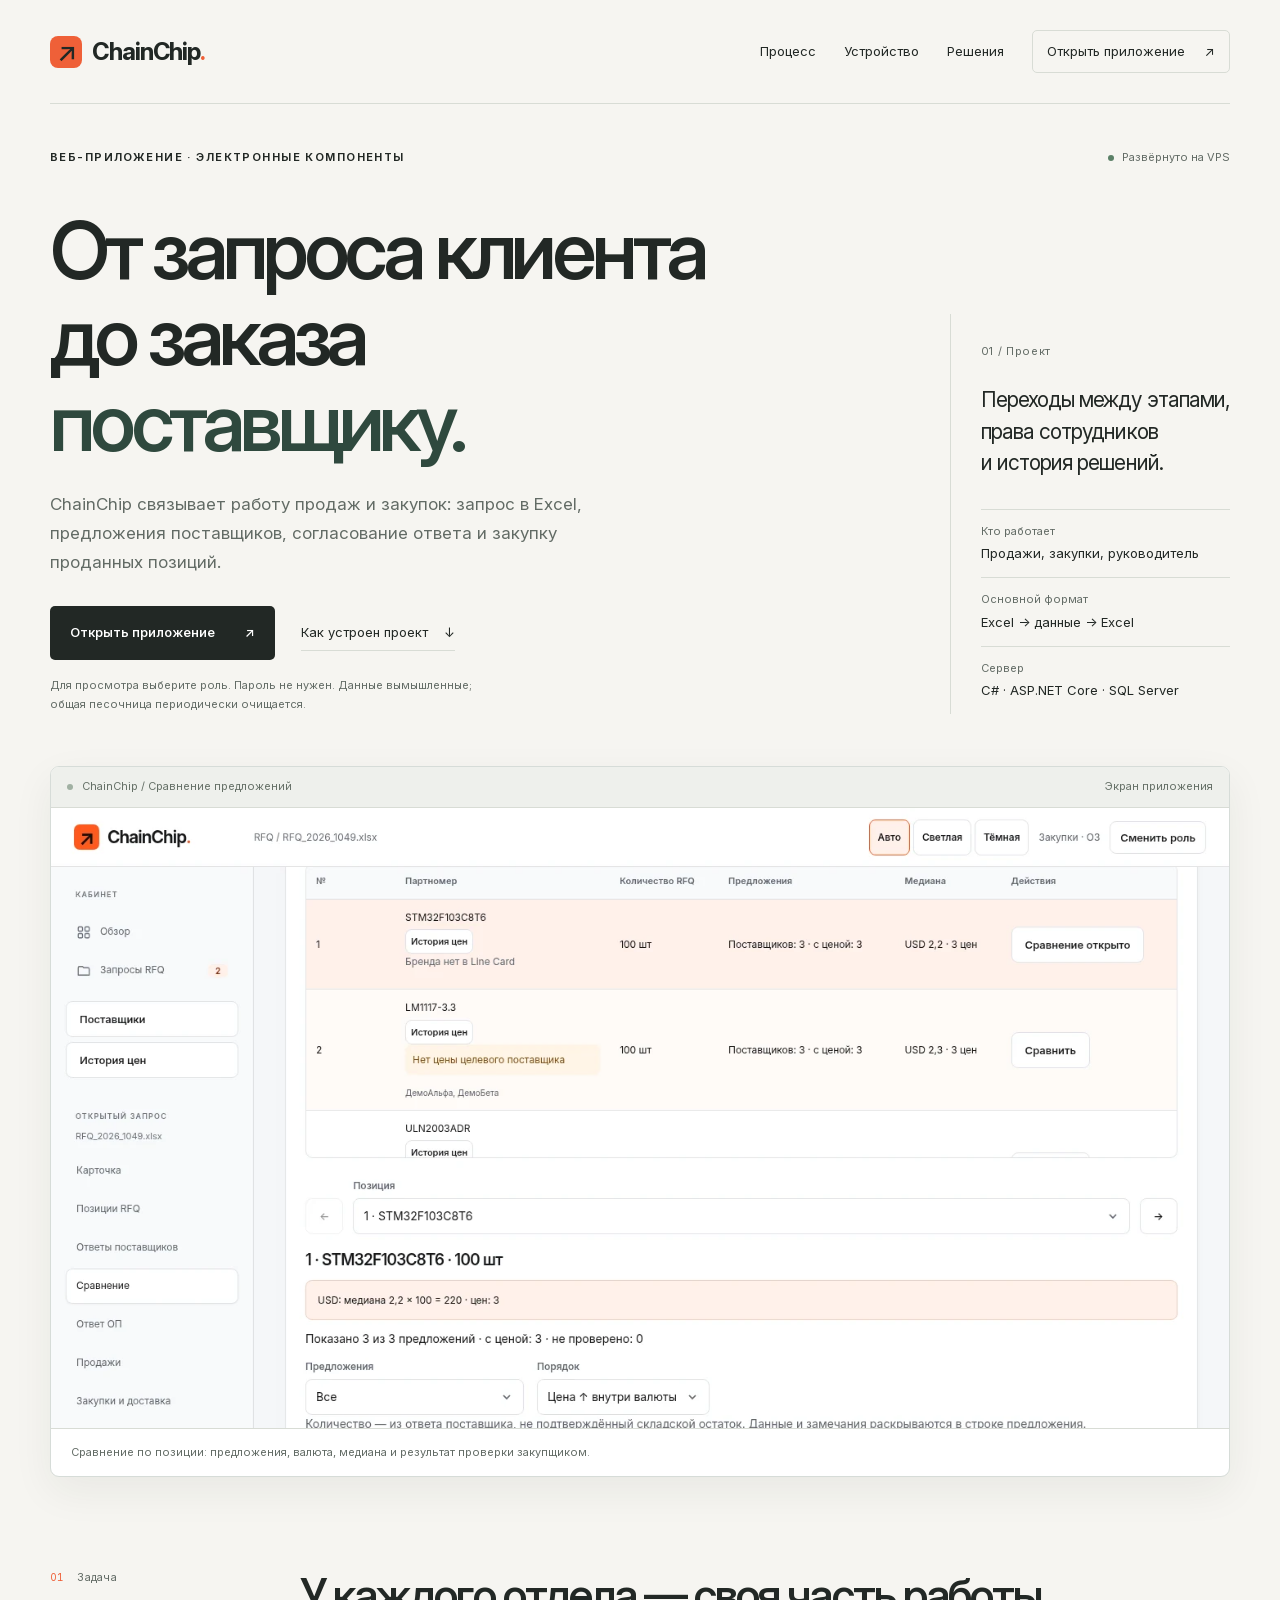
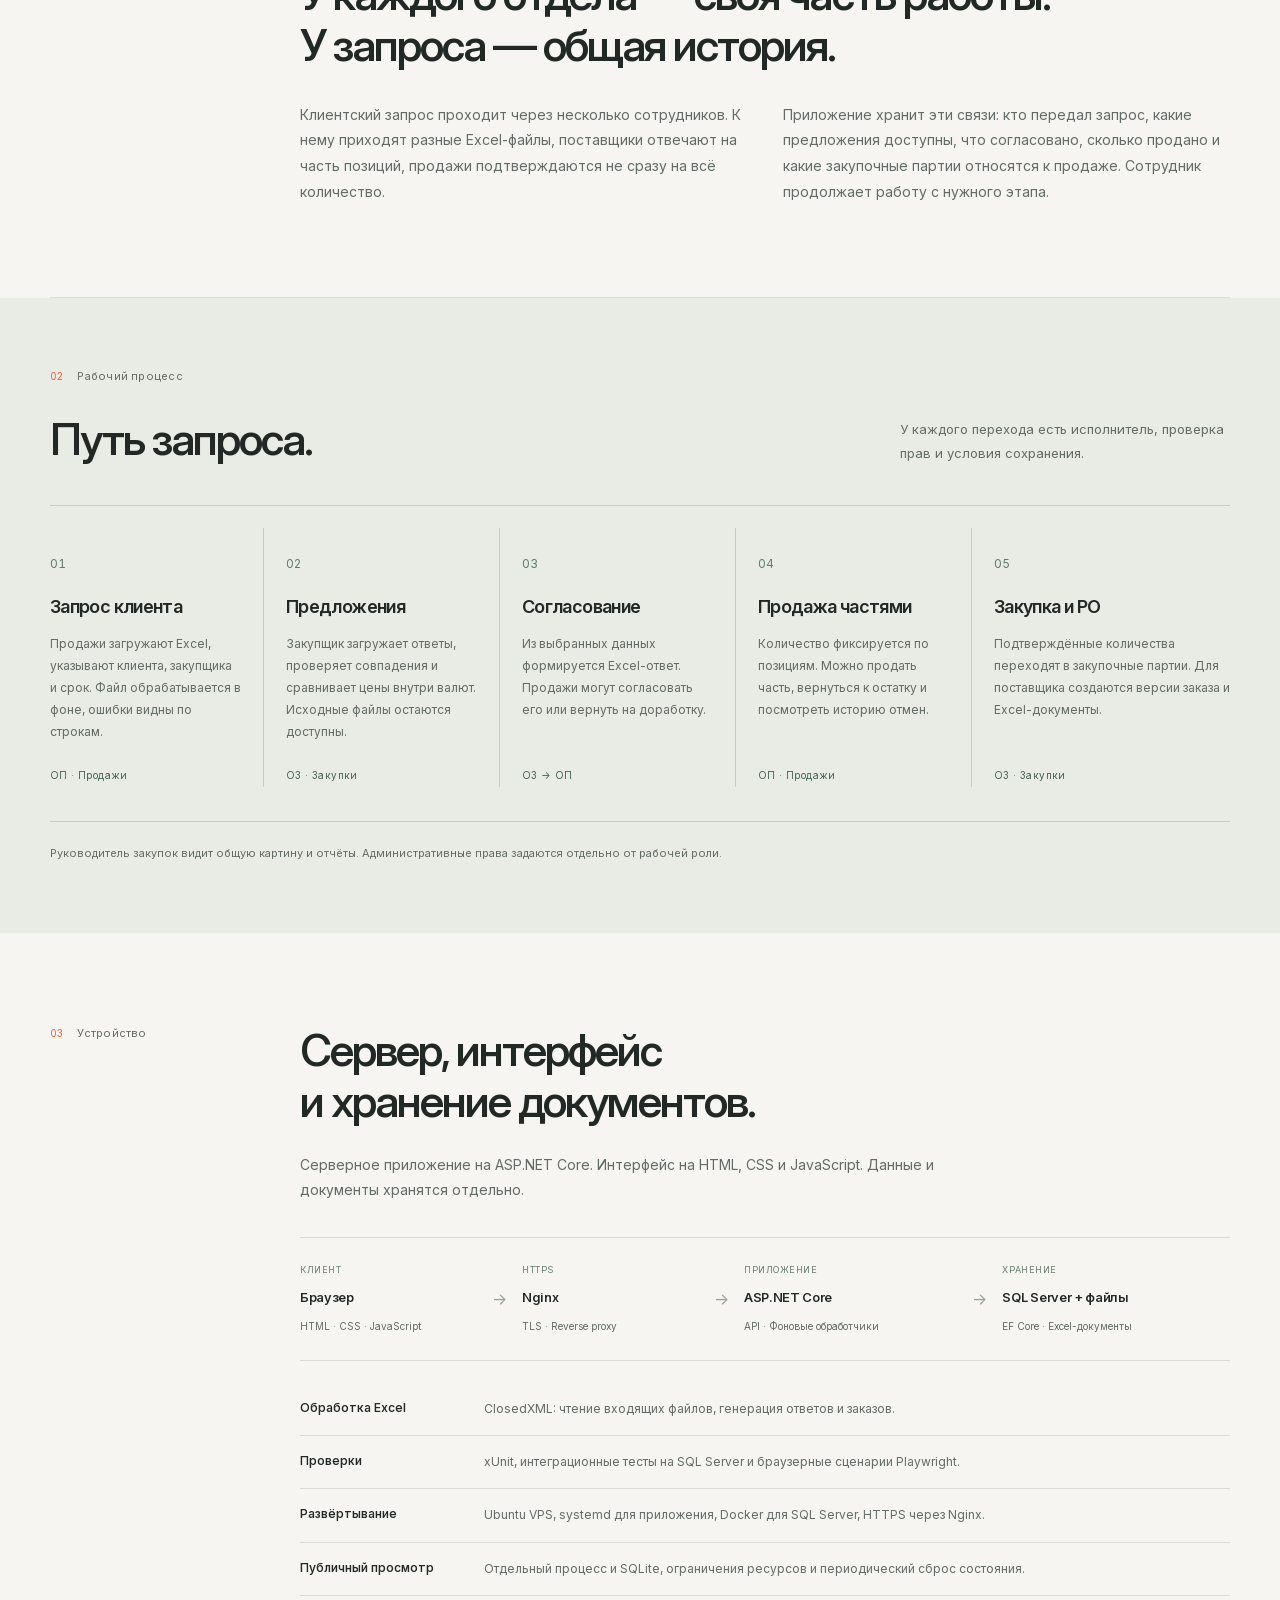
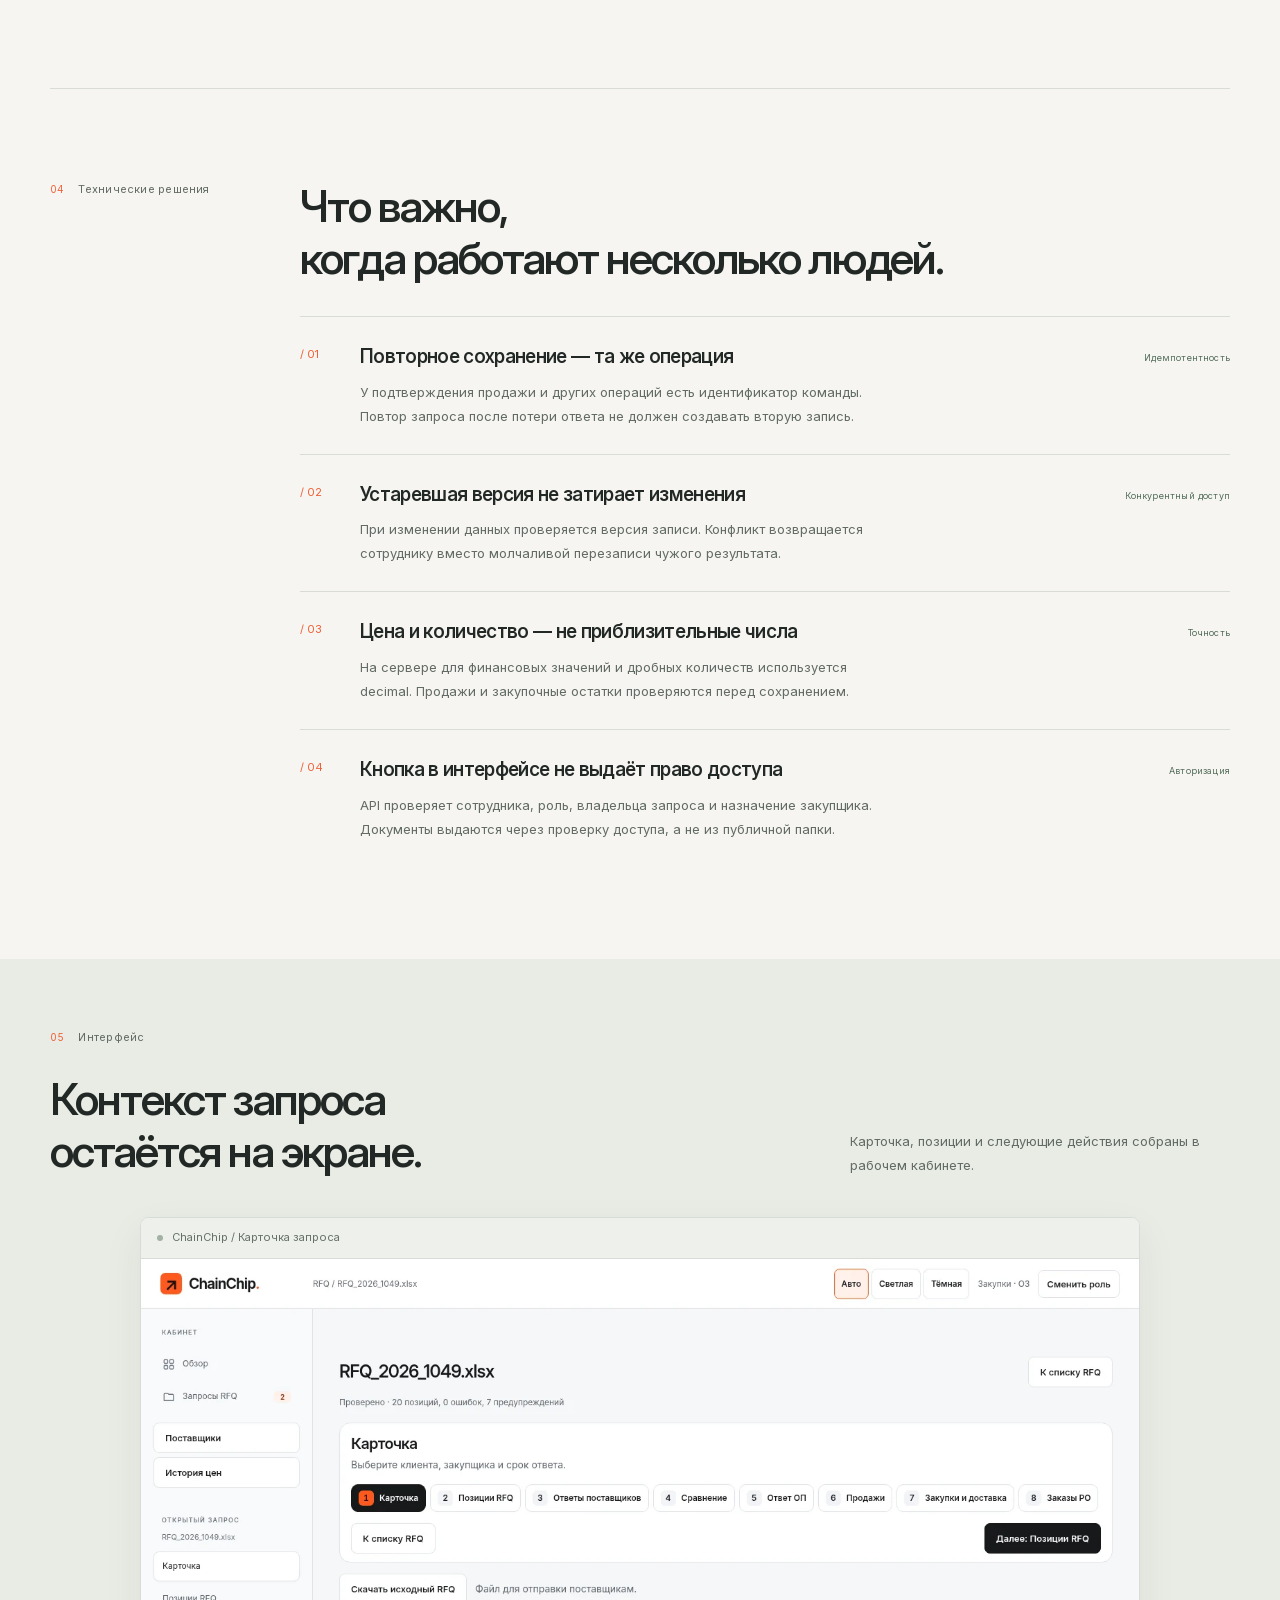
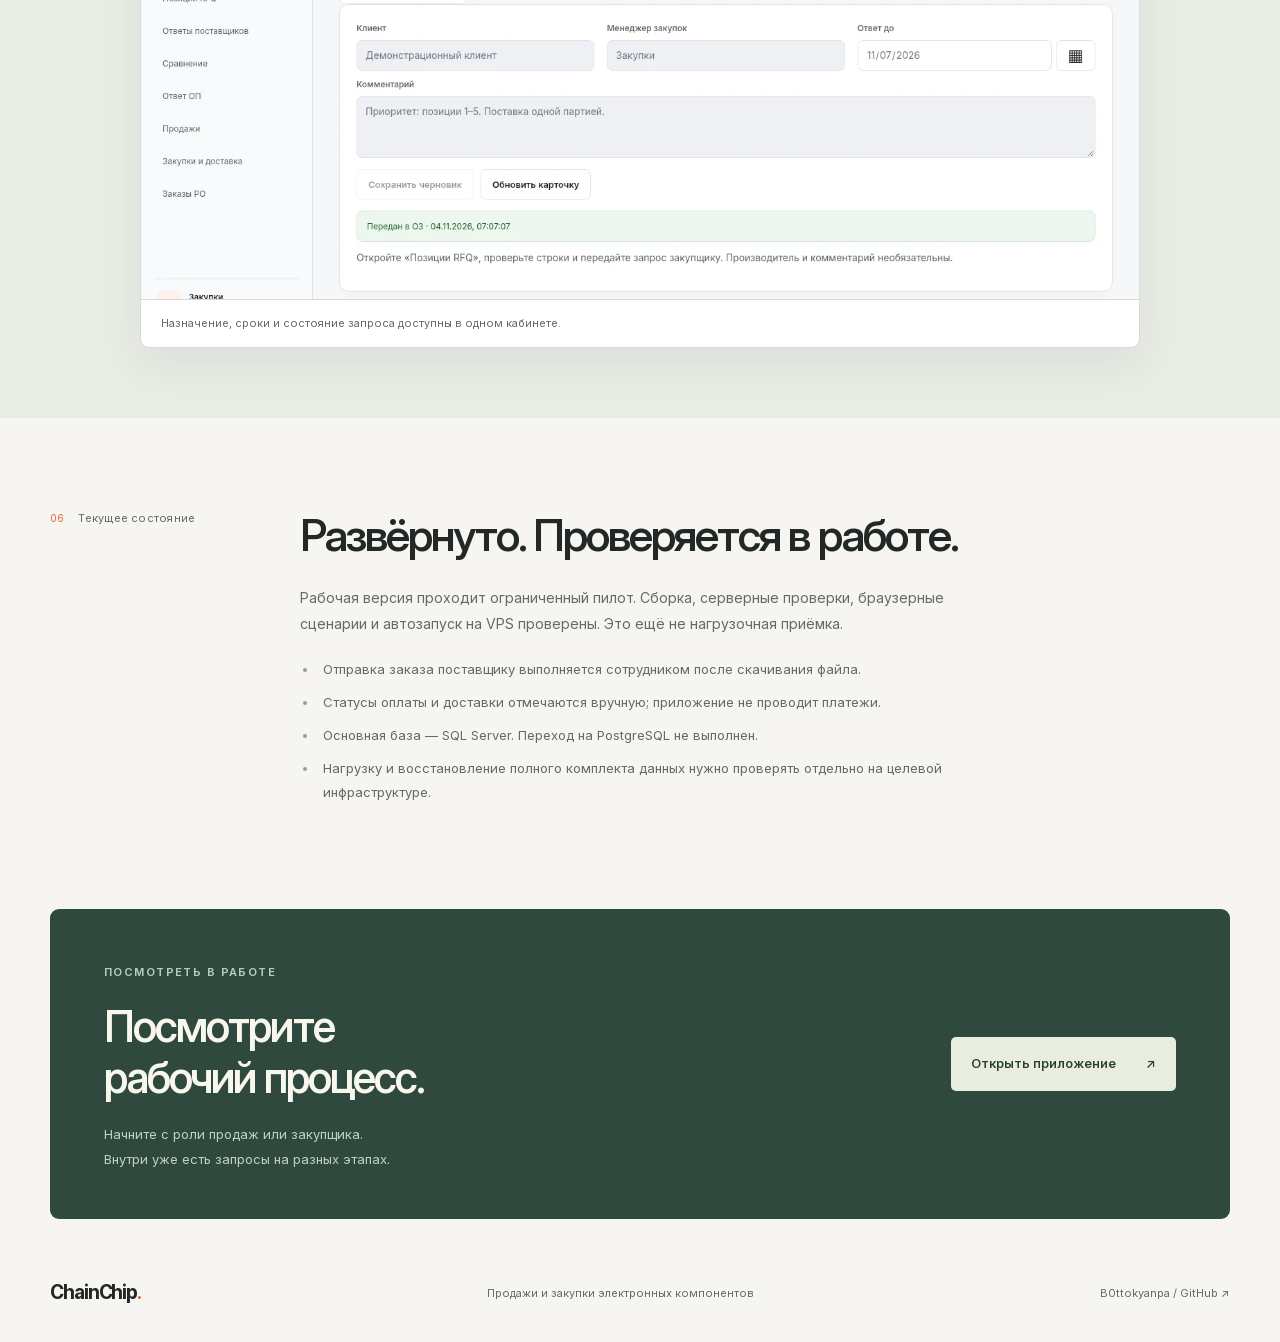
==== index.html @ 8205586e "Add ChainChip project page" ====
<!doctype html>
<html lang="ru">
<head>
  <meta charset="utf-8">
  <meta name="viewport" content="width=device-width,initial-scale=1">
  <meta name="color-scheme" content="light">
  <meta name="description" content="ChainChip — веб-приложение для продаж и закупок электронных компонентов: RFQ, предложения поставщиков, согласование, продажи частями и заказы PO.">
  <meta property="og:title" content="ChainChip — от запроса клиента до заказа поставщику">
  <meta property="og:description" content="Рабочий процесс, интерфейс и технические решения проекта на ASP.NET Core. Приложение доступно для просмотра с вымышленными данными.">
  <meta property="og:type" content="website">
  <meta property="og:image" content="https://b0ttokyanpa.github.io/chainchiprfq/assets/comparison.webp">
  <meta name="twitter:card" content="summary_large_image">
  <link rel="canonical" href="https://b0ttokyanpa.github.io/chainchiprfq/">
  <title>ChainChip — продажи и закупки электронных компонентов</title>
  <link rel="icon" href="assets/favicon.svg" type="image/svg+xml">
  <link rel="preload" href="assets/InterVariable.woff2" as="font" type="font/woff2" crossorigin>
  <link rel="stylesheet" href="styles.css">
</head>
<body>
<a class="skip" href="#main">К содержанию</a>
<header class="header wrap">
  <a class="brand" href="#" aria-label="ChainChip, начало страницы"><span class="brand-mark" aria-hidden="true">↗</span>ChainChip<span class="brand-dot">.</span></a>
  <nav aria-label="Основная навигация">
    <a href="#workflow">Процесс</a><a href="#engineering">Устройство</a><a href="#decisions">Решения</a>
    <a class="nav-app" href="https://demo.chainchiprfq.ru/" target="_blank" rel="noopener noreferrer">Открыть приложение <span aria-hidden="true">↗</span></a>
  </nav>
</header>
<main id="main">
<section class="hero wrap" aria-labelledby="hero-title">
  <div class="hero-top"><span class="eyebrow">Веб-приложение · Электронные компоненты</span><span class="status"><i aria-hidden="true"></i> Развёрнуто на VPS</span></div>
  <div class="hero-grid">
    <div class="hero-copy">
      <h1 id="hero-title">От запроса клиента<br>до заказа<br><span>поставщику.</span></h1>
      <p class="lead">ChainChip связывает работу продаж и закупок: запрос в Excel, предложения поставщиков, согласование ответа и закупку проданных позиций.</p>
      <div class="hero-actions"><a class="button" href="https://demo.chainchiprfq.ru/" target="_blank" rel="noopener noreferrer">Открыть приложение <span aria-hidden="true">↗</span></a><a class="text-link" href="#engineering">Как устроен проект <span aria-hidden="true">↓</span></a></div>
      <p class="access-note">Для просмотра выберите роль. Пароль не нужен. Данные вымышленные; общая песочница периодически очищается.</p>
    </div>
    <div class="hero-aside" aria-label="Кратко о проекте">
      <div class="aside-index">01 / Проект</div>
      <p class="aside-statement">Переходы между этапами,<br>права сотрудников<br>и история решений.</p>
      <dl class="project-facts"><div><dt>Кто работает</dt><dd>Продажи, закупки, руководитель</dd></div><div><dt>Основной формат</dt><dd>Excel → данные → Excel</dd></div><div><dt>Сервер</dt><dd>C# · ASP.NET Core · SQL Server</dd></div></dl>
    </div>
  </div>
  <figure class="product-shot hero-shot">
    <div class="shot-bar"><span class="shot-dot" aria-hidden="true"></span><span>ChainChip / Сравнение предложений</span><span class="shot-meta">Экран приложения</span></div>
    <a href="assets/comparison.webp" target="_blank" rel="noopener noreferrer" aria-label="Открыть скриншот сравнения предложений в полном размере"><img src="assets/comparison.webp" width="1440" height="1000" alt="Экран сравнения: позиции запроса, предложения трёх поставщиков, медианная цена и проверка предложений." fetchpriority="high"></a>
    <figcaption>Сравнение по позиции: предложения, валюта, медиана и результат проверки закупщиком.</figcaption>
  </figure>
</section>
<section class="context wrap section" aria-labelledby="context-title">
  <div class="section-label"><span class="index">01</span><span>Задача</span></div>
  <div class="section-content"><h2 id="context-title">У каждого отдела — своя часть работы.<br>У запроса — общая история.</h2><div class="prose-columns"><p>Клиентский запрос проходит через несколько сотрудников. К нему приходят разные Excel-файлы, поставщики отвечают на часть позиций, продажи подтверждаются не сразу на всё количество.</p><p>Приложение хранит эти связи: кто передал запрос, какие предложения доступны, что согласовано, сколько продано и какие закупочные партии относятся к продаже. Сотрудник продолжает работу с нужного этапа.</p></div></div>
</section>
<section id="workflow" class="workflow section-band" aria-labelledby="workflow-title">
  <div class="wrap">
    <div class="section-label"><span class="index">02</span><span>Рабочий процесс</span></div>
    <div class="section-heading"><h2 id="workflow-title">Путь запроса.</h2><p>У каждого перехода есть исполнитель, проверка прав и условия сохранения.</p></div>
    <ol class="steps">
      <li><span class="step-number">01</span><h3>Запрос клиента</h3><p>Продажи загружают Excel, указывают клиента, закупщика и срок. Файл обрабатывается в фоне, ошибки видны по строкам.</p><span class="step-owner">ОП · Продажи</span></li>
      <li><span class="step-number">02</span><h3>Предложения</h3><p>Закупщик загружает ответы, проверяет совпадения и сравнивает цены внутри валют. Исходные файлы остаются доступны.</p><span class="step-owner">ОЗ · Закупки</span></li>
      <li><span class="step-number">03</span><h3>Согласование</h3><p>Из выбранных данных формируется Excel-ответ. Продажи могут согласовать его или вернуть на доработку.</p><span class="step-owner">ОЗ → ОП</span></li>
      <li><span class="step-number">04</span><h3>Продажа частями</h3><p>Количество фиксируется по позициям. Можно продать часть, вернуться к остатку и посмотреть историю отмен.</p><span class="step-owner">ОП · Продажи</span></li>
      <li><span class="step-number">05</span><h3>Закупка и PO</h3><p>Подтверждённые количества переходят в закупочные партии. Для поставщика создаются версии заказа и Excel-документы.</p><span class="step-owner">ОЗ · Закупки</span></li>
    </ol>
    <p class="workflow-note">Руководитель закупок видит общую картину и отчёты. Административные права задаются отдельно от рабочей роли.</p>
  </div>
</section>
<section id="engineering" class="engineering wrap section" aria-labelledby="engineering-title">
  <div class="section-label"><span class="index">03</span><span>Устройство</span></div>
  <div class="section-content">
    <h2 id="engineering-title">Сервер, интерфейс<br>и хранение документов.</h2>
    <p class="section-intro">Серверное приложение на ASP.NET Core. Интерфейс на HTML, CSS и JavaScript. Данные и документы хранятся отдельно.</p>
    <div class="architecture" aria-label="Архитектура приложения">
      <div class="arch-node"><span class="arch-kind">Клиент</span><strong>Браузер</strong><span>HTML · CSS · JavaScript</span></div><span class="arch-arrow" aria-hidden="true">→</span>
      <div class="arch-node"><span class="arch-kind">HTTPS</span><strong>Nginx</strong><span>TLS · Reverse proxy</span></div><span class="arch-arrow" aria-hidden="true">→</span>
      <div class="arch-node"><span class="arch-kind">Приложение</span><strong>ASP.NET Core</strong><span>API · Фоновые обработчики</span></div><span class="arch-arrow" aria-hidden="true">→</span>
      <div class="arch-node"><span class="arch-kind">Хранение</span><strong>SQL Server + файлы</strong><span>EF Core · Excel-документы</span></div>
    </div>
    <dl class="stack-list"><div><dt>Обработка Excel</dt><dd>ClosedXML: чтение входящих файлов, генерация ответов и заказов.</dd></div><div><dt>Проверки</dt><dd>xUnit, интеграционные тесты на SQL Server и браузерные сценарии Playwright.</dd></div><div><dt>Развёртывание</dt><dd>Ubuntu VPS, systemd для приложения, Docker для SQL Server, HTTPS через Nginx.</dd></div><div><dt>Публичный просмотр</dt><dd>Отдельный процесс и SQLite, ограничения ресурсов и периодический сброс состояния.</dd></div></dl>
  </div>
</section>
<section id="decisions" class="decisions wrap section" aria-labelledby="decisions-title">
  <div class="section-label"><span class="index">04</span><span>Технические решения</span></div>
  <div class="section-content"><h2 id="decisions-title">Что важно,<br>когда работают несколько людей.</h2>
    <div class="decision-list">
      <article><span class="decision-number">/ 01</span><div><h3>Повторное сохранение — та же операция</h3><p>У подтверждения продажи и других операций есть идентификатор команды. Повтор запроса после потери ответа не должен создавать вторую запись.</p></div><span class="decision-tag">Идемпотентность</span></article>
      <article><span class="decision-number">/ 02</span><div><h3>Устаревшая версия не затирает изменения</h3><p>При изменении данных проверяется версия записи. Конфликт возвращается сотруднику вместо молчаливой перезаписи чужого результата.</p></div><span class="decision-tag">Конкурентный доступ</span></article>
      <article><span class="decision-number">/ 03</span><div><h3>Цена и количество — не приблизительные числа</h3><p>На сервере для финансовых значений и дробных количеств используется decimal. Продажи и закупочные остатки проверяются перед сохранением.</p></div><span class="decision-tag">Точность</span></article>
      <article><span class="decision-number">/ 04</span><div><h3>Кнопка в интерфейсе не выдаёт право доступа</h3><p>API проверяет сотрудника, роль, владельца запроса и назначение закупщика. Документы выдаются через проверку доступа, а не из публичной папки.</p></div><span class="decision-tag">Авторизация</span></article>
    </div>
  </div>
</section>
<section class="screens section-band" aria-labelledby="screens-title"><div class="wrap">
  <div class="section-label"><span class="index">05</span><span>Интерфейс</span></div>
  <div class="section-heading"><h2 id="screens-title">Контекст запроса<br>остаётся на экране.</h2><p>Карточка, позиции и следующие действия собраны в рабочем кабинете. </p></div>
  <figure class="product-shot secondary-shot"><div class="shot-bar"><span class="shot-dot" aria-hidden="true"></span><span>ChainChip / Карточка запроса</span></div><a href="assets/request.webp" target="_blank" rel="noopener noreferrer" aria-label="Открыть скриншот карточки запроса в полном размере"><img src="assets/request.webp" alt="Карточка RFQ с клиентом, назначенным закупщиком, сроком и этапами обработки запроса." width="1440" height="1000" loading="lazy"></a><figcaption>Назначение, сроки и состояние запроса доступны в одном кабинете.</figcaption></figure>
</div></section>
<section class="boundaries wrap section" aria-labelledby="boundaries-title"><div class="section-label"><span class="index">06</span><span>Текущее состояние</span></div><div class="section-content"><h2 id="boundaries-title">Развёрнуто. Проверяется в работе.</h2><p class="section-intro">Рабочая версия проходит ограниченный пилот. Сборка, серверные проверки, браузерные сценарии и автозапуск на VPS проверены. Это ещё не нагрузочная приёмка.</p><ul class="limits"><li>Отправка заказа поставщику выполняется сотрудником после скачивания файла.</li><li>Статусы оплаты и доставки отмечаются вручную; приложение не проводит платежи.</li><li>Основная база — SQL Server. Переход на PostgreSQL не выполнен.</li><li>Нагрузку и восстановление полного комплекта данных нужно проверять отдельно на целевой инфраструктуре.</li></ul></div></section>
<section class="closing wrap" aria-labelledby="closing-title"><div><span class="eyebrow">Посмотреть в работе</span><h2 id="closing-title">Посмотрите<br>рабочий процесс.</h2><p>Начните с роли продаж или закупщика.<br>Внутри уже есть запросы на разных этапах.</p></div><a class="button button-light" href="https://demo.chainchiprfq.ru/" target="_blank" rel="noopener noreferrer">Открыть приложение <span aria-hidden="true">↗</span></a></section>
</main>
<footer class="footer wrap"><a class="brand" href="#">ChainChip<span class="brand-dot">.</span></a><p>Продажи и закупки электронных компонентов</p><a href="https://github.com/B0ttokyanpa" target="_blank" rel="noopener noreferrer">B0ttokyanpa / GitHub <span aria-hidden="true">↗</span></a></footer>
</body>
</html>
---- styles.css ----
@font-face{font-family:Inter;src:url('assets/InterVariable.woff2') format('woff2');font-weight:100 900;font-display:swap}
:root{--paper:#f6f5f1;--white:#fff;--ink:#222825;--muted:#626b65;--line:#d8dcd5;--accent:#ef6038;--green:#2f493e;--max:1180px}
*{box-sizing:border-box}html{scroll-behavior:smooth;scroll-padding-top:24px}body{margin:0;background:var(--paper);color:var(--ink);font-family:Inter,system-ui,sans-serif;-webkit-font-smoothing:antialiased;font-size:16px;line-height:1.65}a{color:inherit;text-decoration:none}a:focus-visible{outline:3px solid var(--accent);outline-offset:5px}img{display:block;max-width:100%;height:auto}h1,h2,h3,p,figure,dl,dd{margin:0}h1,h2,h3{line-height:1.08;font-weight:580;letter-spacing:-.045em}p{color:var(--muted)}.wrap{width:min(var(--max),calc(100% - 80px));margin-inline:auto}.skip{position:fixed;z-index:10;top:10px;left:10px;padding:12px;background:var(--white);transform:translateY(-160%)}.skip:focus{transform:translateY(0)}.header{display:flex;justify-content:space-between;align-items:center;gap:24px;padding-block:30px;border-bottom:1px solid var(--line)}.brand{display:inline-flex;align-items:center;white-space:nowrap;font-size:24px;font-weight:720;letter-spacing:-1.1px;line-height:1}.brand-mark{display:grid;place-items:center;width:32px;height:32px;margin-right:10px;border-radius:8px;background:var(--accent);font-size:27px;font-weight:500}.brand-dot{color:var(--accent)}nav{display:flex;align-items:center;gap:28px;font-size:13px}nav>a{transition:color .15s}nav>a:hover{color:var(--accent)}.nav-app{border:1px solid var(--line);border-radius:5px;padding:10px 14px}.nav-app span{margin-left:16px}.hero{padding-top:44px}.hero-top{display:flex;justify-content:space-between;gap:20px;align-items:center}.eyebrow{font-size:11px;font-weight:650;letter-spacing:.13em;text-transform:uppercase}.status{display:flex;align-items:center;gap:8px;font-size:11px;color:var(--muted)}.status i{width:6px;height:6px;border-radius:50%;background:#5b8067}.hero-grid{display:grid;grid-template-columns:1.5fr 1fr;gap:70px;padding-block:40px 52px;align-items:end}h1{font-size:clamp(48px,6.4vw,80px);font-weight:550;letter-spacing:-.065em}h1>span{color:var(--green)}.lead{font-size:17px;line-height:1.7;max-width:560px;margin-top:24px}.hero-actions{display:flex;align-items:center;gap:26px;margin-top:30px;flex-wrap:wrap}.button{display:inline-flex;align-items:center;justify-content:space-between;gap:30px;background:var(--ink);color:var(--white);font-size:13px;font-weight:550;padding:16px 20px;border-radius:5px;transition:background .15s,transform .15s}.button:hover{background:var(--green);transform:translateY(-2px)}.text-link{font-size:13px;border-bottom:1px solid var(--line);padding-block:7px}.text-link span{margin-left:12px}.access-note{font-size:11px;line-height:1.75;max-width:430px;margin-top:16px}.hero-aside{padding:28px 0 0 30px;border-left:1px solid var(--line);max-width:390px;margin-left:auto}.aside-index{font-size:11px;letter-spacing:.06em;color:var(--muted);margin-bottom:24px}.aside-statement{font-size:21px;line-height:1.5;color:var(--ink);letter-spacing:-.045em;margin-bottom:30px}.project-facts>div{padding-block:13px;border-top:1px solid var(--line)}dt{font-size:11px;color:var(--muted);line-height:1.5}dd{font-size:13px;line-height:1.7;margin-top:3px}.product-shot{border:1px solid #d6dcd8;border-radius:9px;overflow:hidden;background:var(--white);box-shadow:0 14px 40px #202d2410}.shot-bar{display:flex;align-items:center;gap:9px;padding:11px 16px;background:#eef0ec;border-bottom:1px solid var(--line);font-size:11px;line-height:1.6;color:#657067}.shot-dot{background:#a1b1a3;width:6px;height:6px;border-radius:50%;flex-shrink:0}.shot-meta{margin-left:auto}.product-shot img{width:100%;transition:filter .15s}.product-shot a:hover img{filter:brightness(.98)}figcaption{font-size:11px;line-height:1.7;color:var(--muted);padding:14px 20px;border-top:1px solid var(--line)}.hero-shot{max-height:none}.hero-shot>a{display:block;max-height:620px;overflow:hidden}.hero-shot img{object-fit:cover;object-position:top}.section{padding-block:92px;border-bottom:1px solid var(--line);display:grid;grid-template-columns:220px minmax(0,1fr);gap:30px}.section-label{display:flex;align-items:baseline;gap:14px;font-size:11px;letter-spacing:.02em;color:var(--muted);line-height:1.6}.index{font-size:10px;font-variant-numeric:tabular-nums;color:var(--accent)}h2{font-size:clamp(30px,3.6vw,44px);font-weight:550;line-height:1.17}.prose-columns{display:grid;grid-template-columns:1fr 1fr;gap:36px;margin-top:30px}.prose-columns p,.section-intro{font-size:14px;line-height:1.85}.section-band{background:#e9ece5;padding-block:70px}.workflow{margin-top:0}.section-heading{display:flex;justify-content:space-between;gap:40px;align-items:end;margin-block:28px 40px}.section-heading>p{max-width:330px;font-size:13px;line-height:1.8}.steps{display:grid;grid-template-columns:repeat(5,minmax(0,1fr));list-style:none;padding:0;margin:0;border-top:1px solid #c5cdc3}.steps>li{padding:26px 22px 4px 0;display:flex;align-items:flex-start;flex-direction:column;border-right:1px solid #c5cdc3;margin-top:22px;margin-right:22px;min-width:0}.steps>li:last-child{border-right:0;margin-right:0;padding-right:0}.step-number{font-size:12px;color:#637c6a;margin-bottom:22px;font-variant-numeric:tabular-nums}.steps h3{font-size:18px;font-weight:600;line-height:1.25;letter-spacing:-.035em;margin-bottom:14px}.steps p{font-size:12px;line-height:1.85;margin-bottom:24px}.step-owner{margin-top:auto;font-size:10px;letter-spacing:.04em;line-height:1.6;color:#45624f}.workflow-note{font-size:11px;margin-top:34px;padding-top:22px;border-top:1px solid #c5cdc3}.section-intro{margin-top:24px;max-width:650px}.architecture{display:grid;grid-template-columns:1fr 20px 1fr 20px 1.2fr 20px 1.25fr;gap:10px;align-items:center;margin-top:34px;padding:25px 0;border-block:1px solid var(--line)}.arch-node{min-width:0;display:flex;flex-direction:column;gap:10px}.arch-kind{color:#667d6b;font-size:9px;letter-spacing:.06em;text-transform:uppercase}.arch-node strong{font-weight:580;font-size:13px;line-height:1.5;letter-spacing:-.025em}.arch-node>span:last-child{font-size:10px;color:var(--muted);line-height:1.7}.arch-arrow{color:#93a092;font-size:16px}.stack-list{margin-top:22px}.stack-list>div{display:grid;grid-template-columns:160px 1fr;gap:24px;padding-block:16px;border-bottom:1px solid var(--line)}.stack-list dt{font-size:12px;font-weight:550;color:var(--ink)}.stack-list dd{font-size:12px;margin:0;color:var(--muted)}.decisions{border-bottom:0}.decision-list{margin-top:32px}.decision-list article{display:grid;grid-template-columns:42px minmax(0,1fr) 140px;gap:18px;align-items:start;padding-block:26px;border-top:1px solid var(--line)}.decision-list h3{font-size:19px;line-height:1.45;font-weight:570;letter-spacing:-.035em}.decision-list p{font-size:13px;line-height:1.85;margin-top:9px;max-width:520px}.decision-number{font-size:11px;color:var(--accent);line-height:2}.decision-tag{justify-self:end;font-size:9px;line-height:1.7;color:#526d59;text-align:right;letter-spacing:.02em;padding-top:7px}.screens .section-heading p{max-width:380px}.secondary-shot{max-width:1000px;margin-inline:auto}.secondary-shot>a{display:block;max-height:640px;overflow:hidden}.boundaries{border-bottom:0}.limits{padding-left:18px;color:var(--muted);font-size:13px;line-height:1.85;margin-top:20px;max-width:680px}.limits li{padding-left:5px;margin-block:9px}.limits li::marker{color:#90a28d}.closing{display:flex;justify-content:space-between;align-items:center;gap:30px;background:var(--green);color:#f7f7ed;padding:48px 54px;border-radius:9px;margin-block:0 40px}.closing h2{margin-top:18px;font-size:43px}.closing .eyebrow{color:#b8cbbb}.closing p{color:#c3d1c3;font-size:13px;line-height:1.9;margin-top:20px}.button-light{background:#e9eddf;color:#263d30;flex-shrink:0}.button-light:hover{background:var(--white)}.footer{display:flex;justify-content:space-between;align-items:center;gap:20px;padding-block:24px 40px}.footer .brand{font-size:19px}.footer p,.footer>a:last-child{font-size:11px;color:var(--muted)}
@media(min-width:1500px){.hero-grid{gap:100px}}
@media(max-width:1050px){.wrap{width:calc(100% - 48px)}.hero-grid{gap:38px}.hero-aside{padding-left:20px}.aside-statement{font-size:18px}.section{grid-template-columns:160px minmax(0,1fr);gap:24px}.steps{grid-template-columns:repeat(3,minmax(0,1fr));row-gap:26px}.steps>li:nth-child(3){border-right:0}.architecture{gap:7px}.decision-list article{grid-template-columns:30px minmax(0,1fr)}.decision-tag{grid-column:2;justify-self:start;text-align:left;padding:0}.closing{padding:40px}.hero-shot>a{max-height:520px}}
@media(max-width:760px){.wrap{width:calc(100% - 36px)}.header{padding-block:22px;align-items:flex-start}.brand{font-size:22px}.brand-mark{height:28px;width:28px;font-size:23px}nav{gap:15px;font-size:11px;justify-content:flex-end;flex-wrap:wrap;max-width:290px}nav .nav-app{padding:7px 10px}nav .nav-app span{margin-left:5px}.hero{padding-top:30px}.hero-top{align-items:flex-start}.eyebrow{font-size:9px;line-height:1.8}.status{font-size:9px;line-height:1.8;white-space:nowrap}.hero-grid{grid-template-columns:1fr;padding-block:28px 36px;gap:35px}h1{font-size:clamp(44px,8.7vw,66px)}.lead{font-size:15px;max-width:540px}.hero-aside{max-width:none;width:100%;padding:20px 0 0;border-left:0;border-top:1px solid var(--line)}.aside-index{display:none}.aside-statement{font-size:17px;line-height:1.6;margin-bottom:20px}.aside-statement br{display:none}.project-facts{display:grid;grid-template-columns:repeat(3,minmax(0,1fr));gap:16px}.project-facts>div{padding-block:12px 0}dd{font-size:11px}.hero-shot>a{max-height:420px}.shot-bar{font-size:9px;padding:10px 12px}.section{grid-template-columns:1fr;gap:26px;padding-block:55px}.section-label{font-size:10px;gap:12px}h2{font-size:32px}.prose-columns{gap:22px;margin-top:22px}.prose-columns p{font-size:13px}.section-band{padding-block:48px}.section-heading{gap:24px;margin-block:24px 30px;align-items:start}.section-heading>p{font-size:12px;max-width:260px}.steps{grid-template-columns:repeat(2,minmax(0,1fr))}.steps>li:nth-child(3){border-right:1px solid #c5cdc3}.steps>li:nth-child(even){border-right:0;margin-right:0}.steps>li{padding-top:5px}.step-number{margin-bottom:15px}.steps h3{font-size:18px}.architecture{grid-template-columns:1fr 20px 1fr}.architecture>.arch-arrow:nth-child(4){display:none}.arch-node{padding:10px 0}.stack-list>div{grid-template-columns:130px 1fr;gap:16px}.closing{padding:32px;flex-direction:column;align-items:flex-start;gap:28px;margin-bottom:22px}.closing h2{font-size:36px}.footer{flex-wrap:wrap;padding-block:22px 30px}.footer p{order:3;flex-basis:100%}.secondary-shot>a{max-height:440px}figcaption{font-size:10px;padding:12px 14px}}
@media(max-width:440px){.header{gap:15px}.header nav{gap:10px 14px}.header nav>a:not(.nav-app){display:none}.hero-top{flex-direction:column;gap:8px}.hero-grid{padding-top:22px}h1{font-size:44px}.hero-actions{gap:18px}.button{padding:14px 16px;font-size:12px;gap:22px}.text-link{font-size:12px}.access-note{font-size:10px}.project-facts{grid-template-columns:1fr;gap:0}.project-facts>div{display:flex;align-items:baseline;justify-content:space-between;gap:16px;padding-block:10px}.project-facts dd{text-align:right;max-width:175px;margin:0}.project-facts dt{font-size:10px}.hero-shot>a{max-height:290px}.shot-meta{display:none}.section-heading{flex-direction:column}.section-heading>p{max-width:none}.prose-columns{grid-template-columns:1fr;gap:16px}.steps{grid-template-columns:1fr;row-gap:10px}.steps>li,.steps>li:nth-child(3){border-right:0;margin:0;border-bottom:1px solid #c5cdc3;padding:22px 0;display:grid;grid-template-columns:32px 1fr;column-gap:14px}.steps h3{grid-column:2}.steps p,.steps .step-owner{grid-column:2}.steps p{margin-bottom:14px}.step-number{grid-row:1;align-self:center;margin:0}.steps h3{margin-bottom:10px}.workflow-note{margin-top:18px}.stack-list>div{grid-template-columns:1fr;gap:6px}.decision-list article{gap:10px}.decision-list h3{font-size:18px}.closing{padding:28px}.closing h2{font-size:32px}.footer>a:last-child{font-size:10px}}
@media(prefers-reduced-motion:reduce){html{scroll-behavior:auto}*{transition:none!important}}
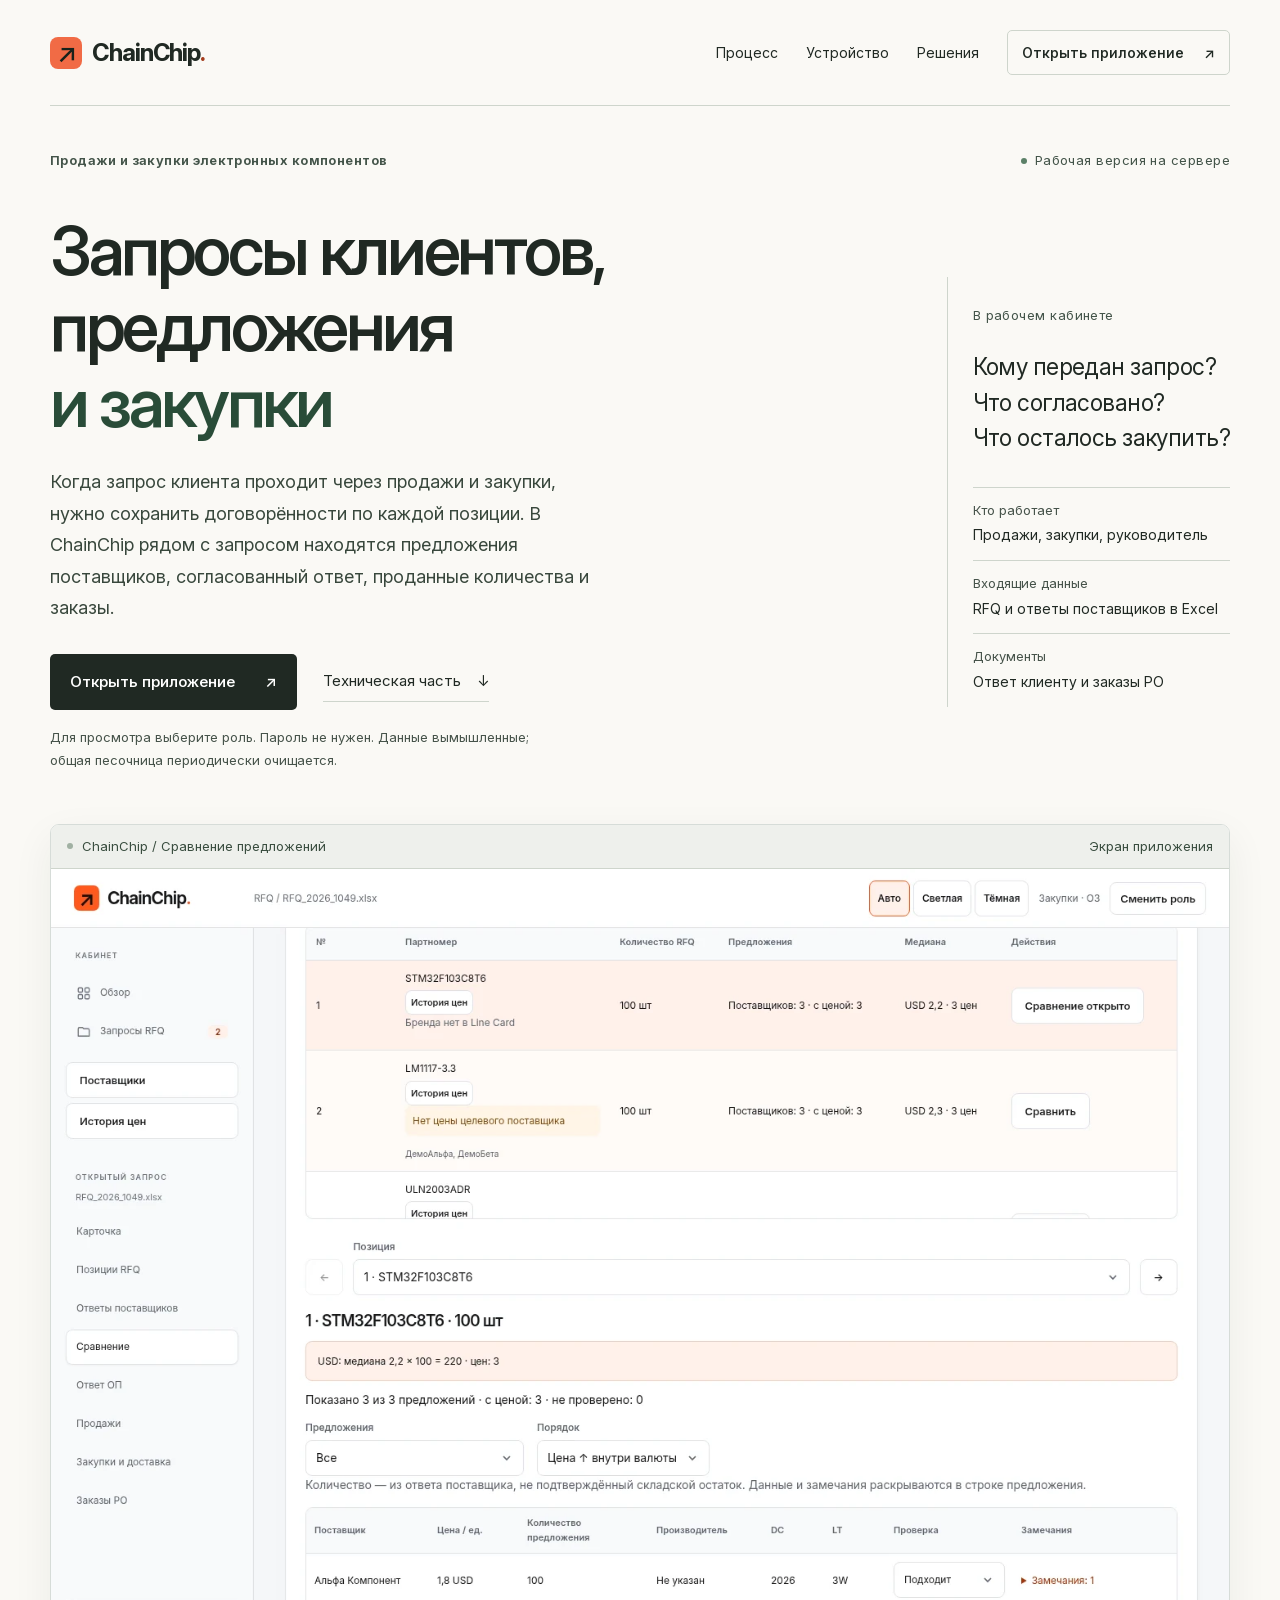
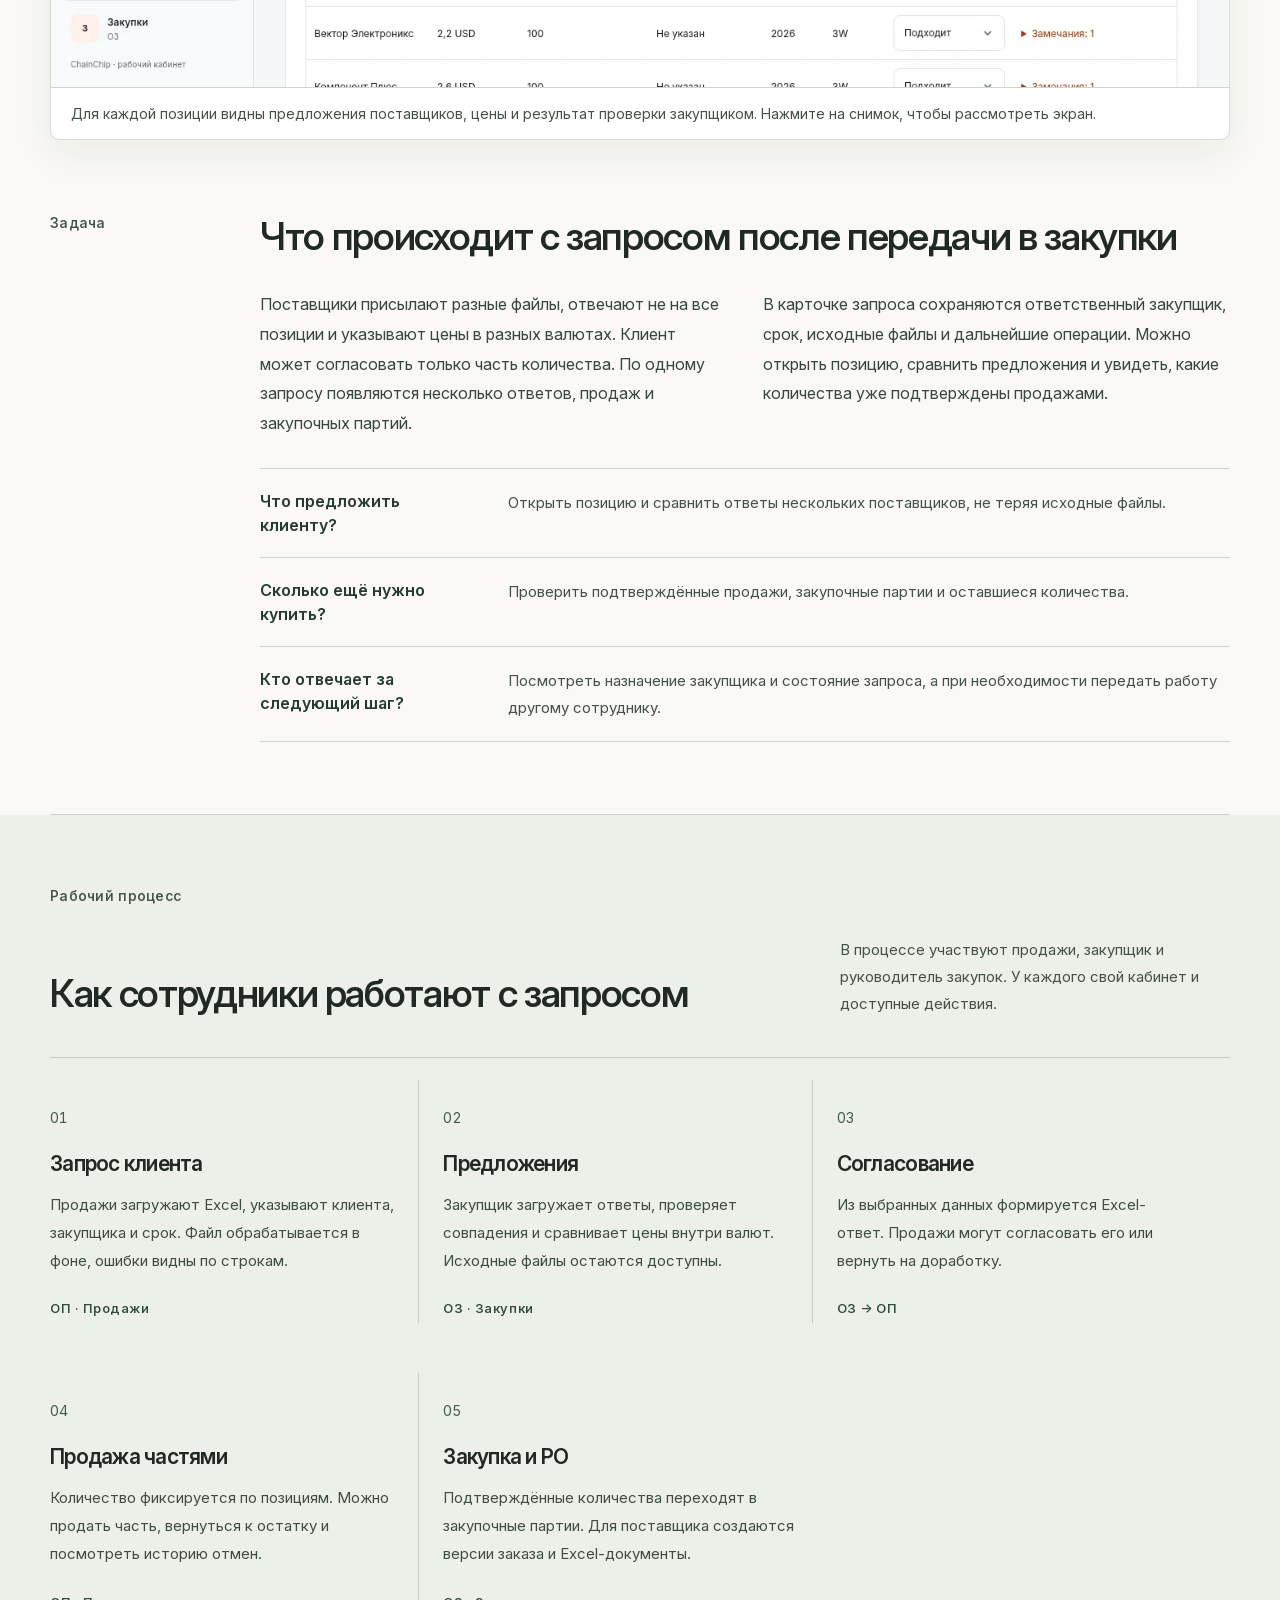
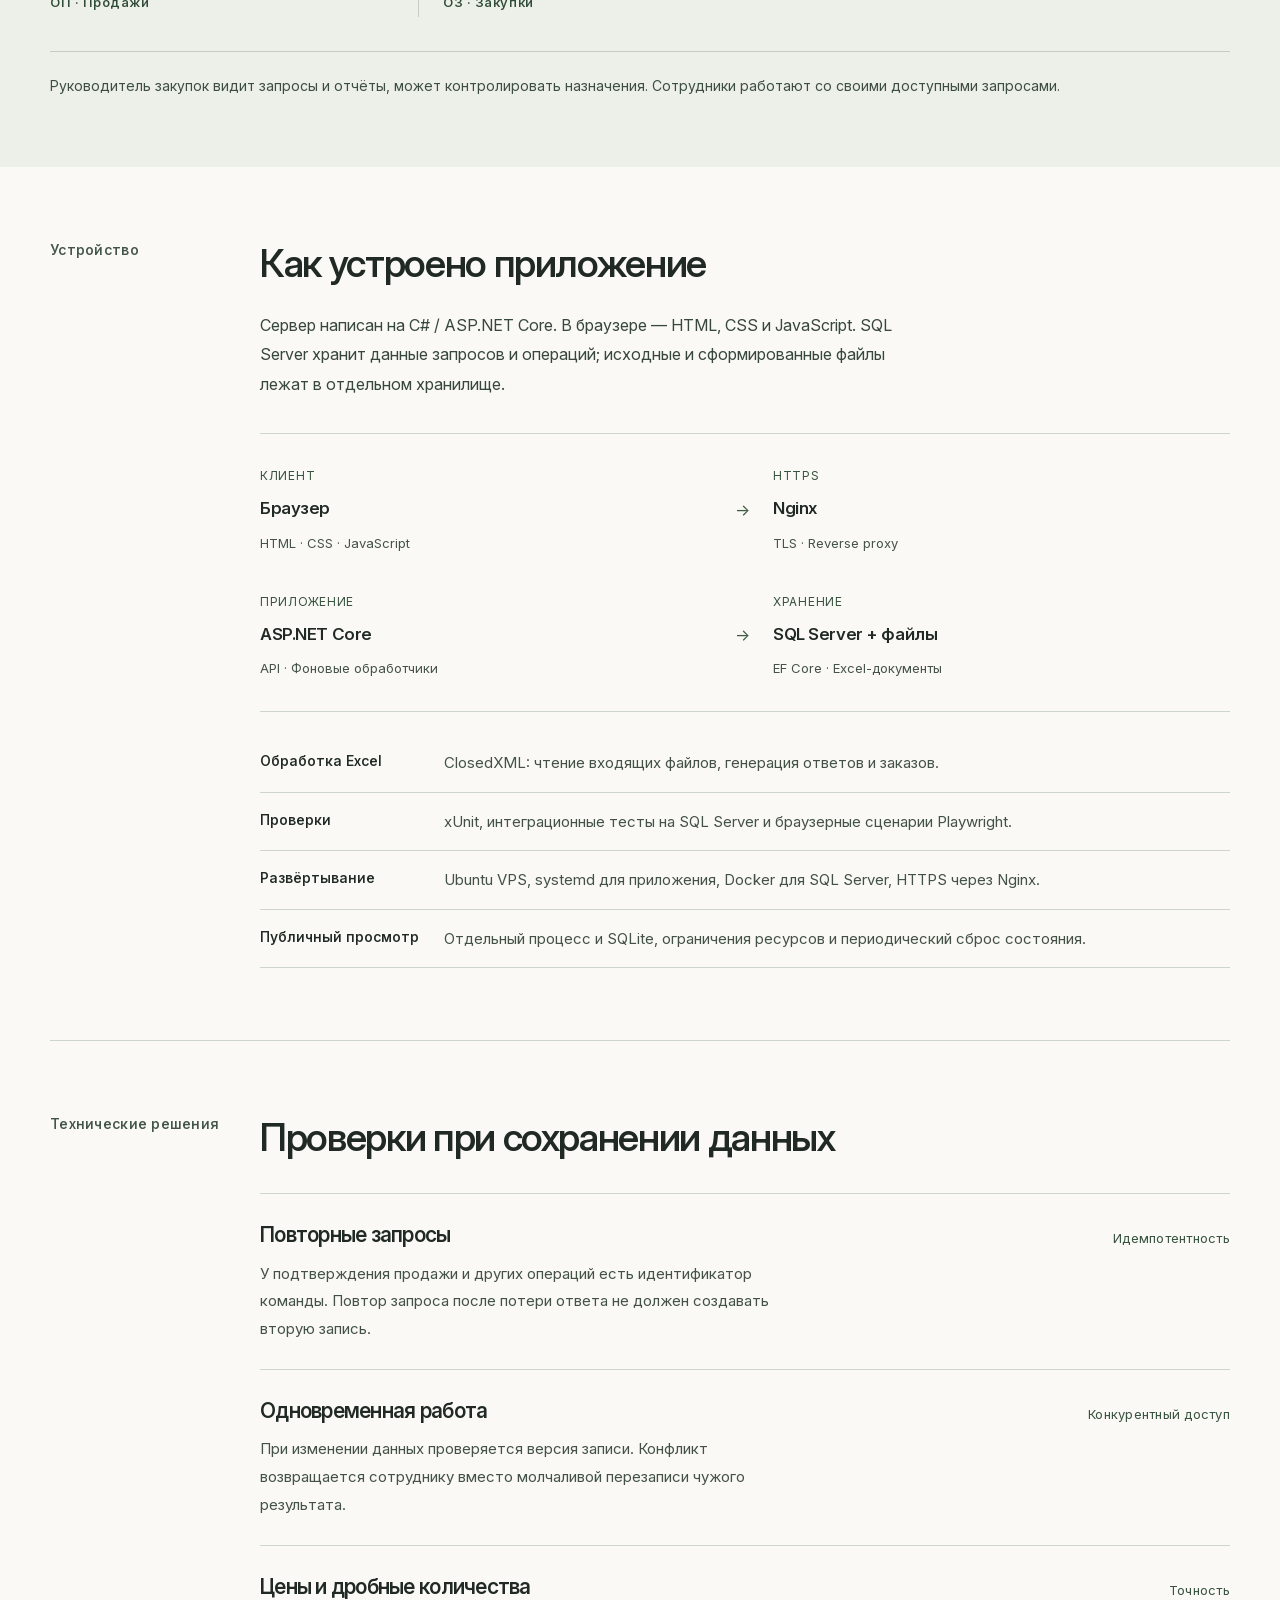
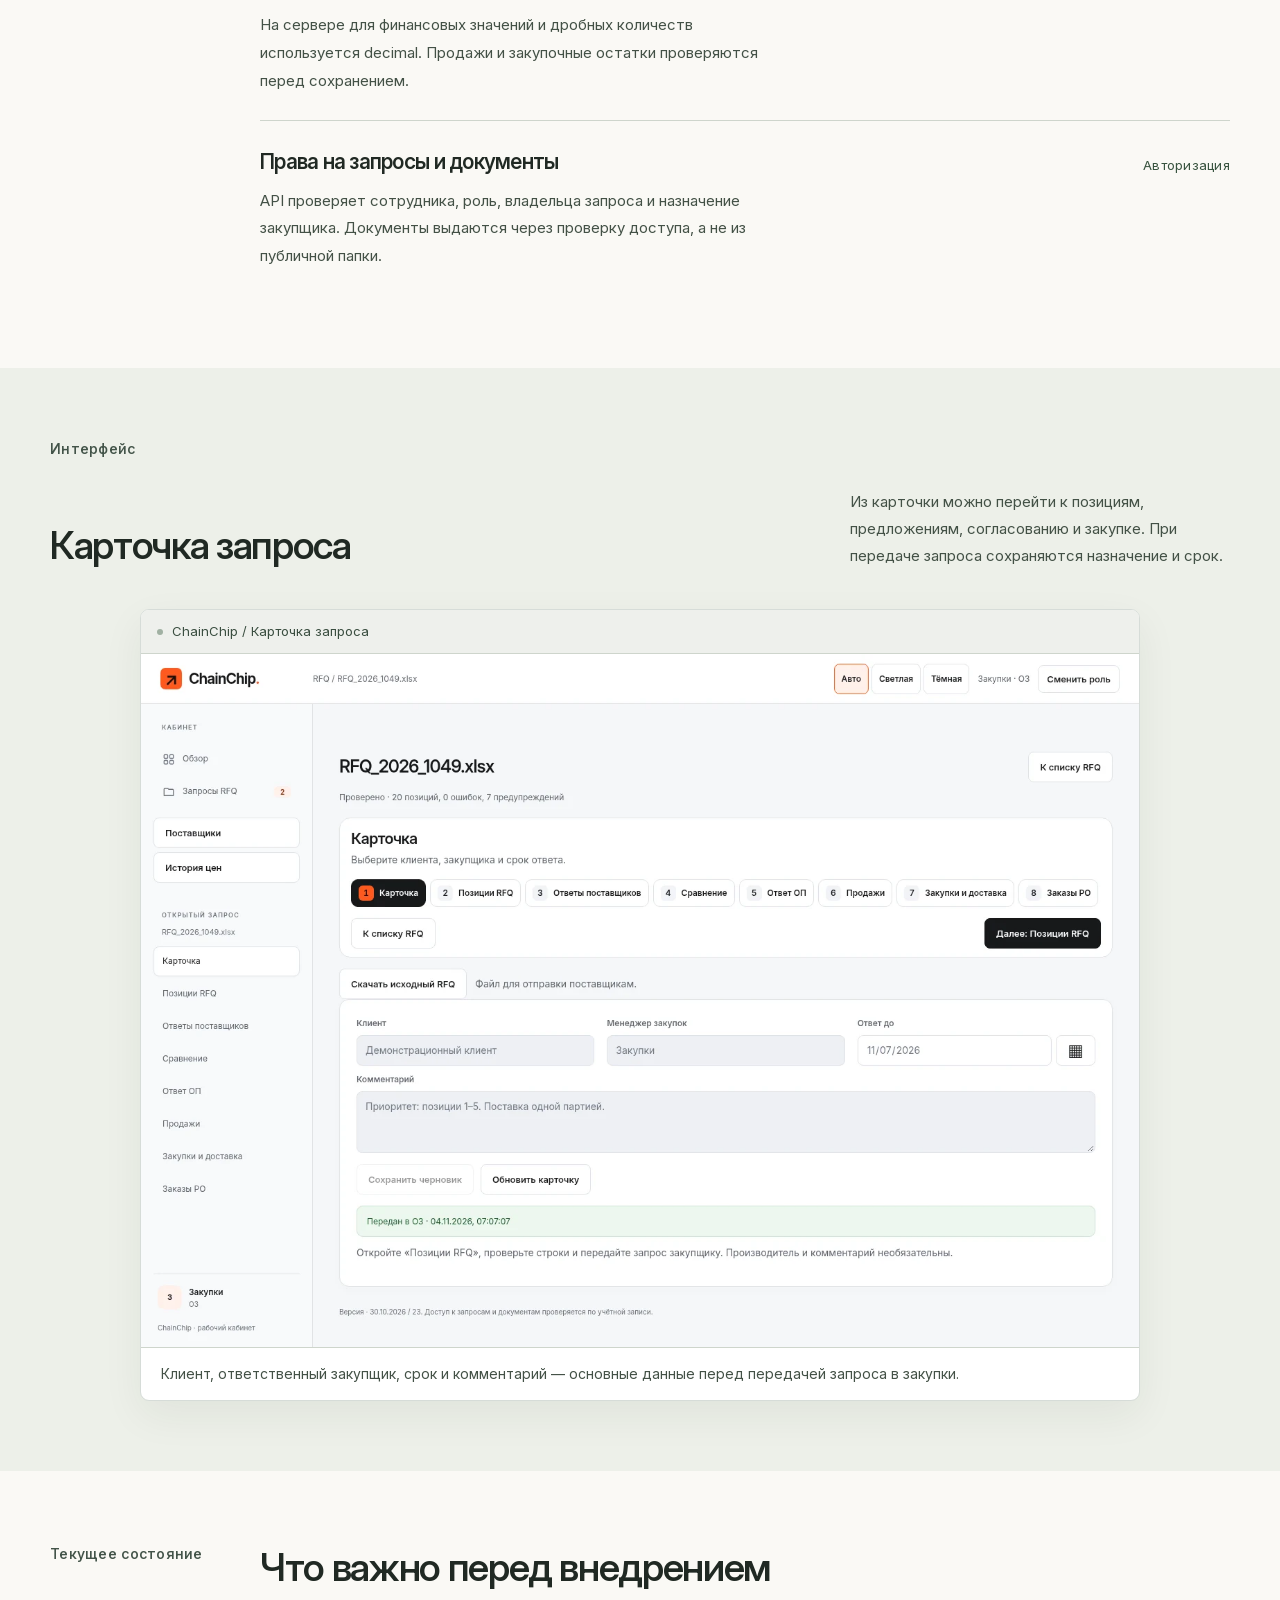
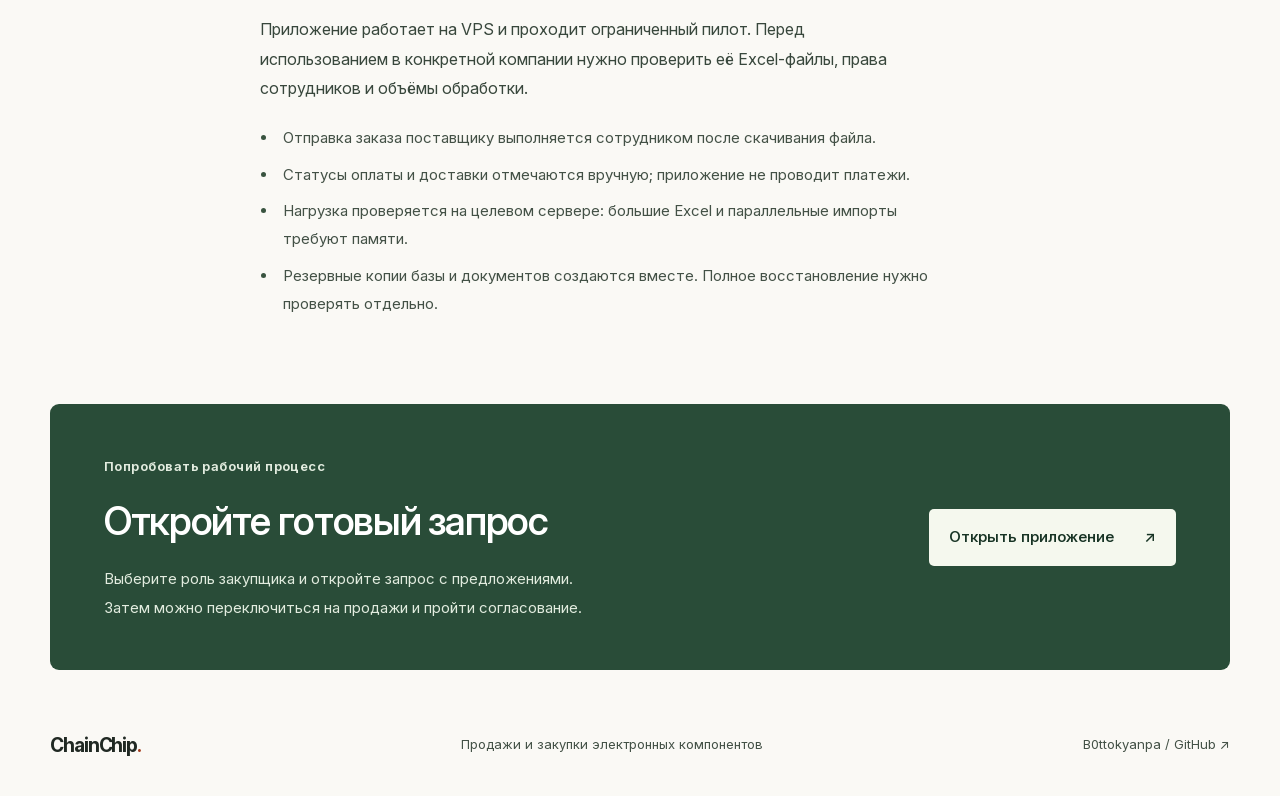
==== commit 1dcea292: "Clarify project workflow and improve page readability" ====
--- a/index.html
+++ b/index.html
@@ -1,103 +1,469 @@
 <!doctype html>
 <html lang="ru">
-<head>
-  <meta charset="utf-8">
-  <meta name="viewport" content="width=device-width,initial-scale=1">
-  <meta name="color-scheme" content="light">
-  <meta name="description" content="ChainChip — веб-приложение для продаж и закупок электронных компонентов: RFQ, предложения поставщиков, согласование, продажи частями и заказы PO.">
-  <meta property="og:title" content="ChainChip — от запроса клиента до заказа поставщику">
-  <meta property="og:description" content="Рабочий процесс, интерфейс и технические решения проекта на ASP.NET Core. Приложение доступно для просмотра с вымышленными данными.">
-  <meta property="og:type" content="website">
-  <meta property="og:image" content="https://b0ttokyanpa.github.io/chainchiprfq/assets/comparison.webp">
-  <meta name="twitter:card" content="summary_large_image">
-  <link rel="canonical" href="https://b0ttokyanpa.github.io/chainchiprfq/">
-  <title>ChainChip — продажи и закупки электронных компонентов</title>
-  <link rel="icon" href="assets/favicon.svg" type="image/svg+xml">
-  <link rel="preload" href="assets/InterVariable.woff2" as="font" type="font/woff2" crossorigin>
-  <link rel="stylesheet" href="styles.css">
-</head>
-<body>
-<a class="skip" href="#main">К содержанию</a>
-<header class="header wrap">
-  <a class="brand" href="#" aria-label="ChainChip, начало страницы"><span class="brand-mark" aria-hidden="true">↗</span>ChainChip<span class="brand-dot">.</span></a>
-  <nav aria-label="Основная навигация">
-    <a href="#workflow">Процесс</a><a href="#engineering">Устройство</a><a href="#decisions">Решения</a>
-    <a class="nav-app" href="https://demo.chainchiprfq.ru/" target="_blank" rel="noopener noreferrer">Открыть приложение <span aria-hidden="true">↗</span></a>
-  </nav>
-</header>
-<main id="main">
-<section class="hero wrap" aria-labelledby="hero-title">
-  <div class="hero-top"><span class="eyebrow">Веб-приложение · Электронные компоненты</span><span class="status"><i aria-hidden="true"></i> Развёрнуто на VPS</span></div>
-  <div class="hero-grid">
-    <div class="hero-copy">
-      <h1 id="hero-title">От запроса клиента<br>до заказа<br><span>поставщику.</span></h1>
-      <p class="lead">ChainChip связывает работу продаж и закупок: запрос в Excel, предложения поставщиков, согласование ответа и закупку проданных позиций.</p>
-      <div class="hero-actions"><a class="button" href="https://demo.chainchiprfq.ru/" target="_blank" rel="noopener noreferrer">Открыть приложение <span aria-hidden="true">↗</span></a><a class="text-link" href="#engineering">Как устроен проект <span aria-hidden="true">↓</span></a></div>
-      <p class="access-note">Для просмотра выберите роль. Пароль не нужен. Данные вымышленные; общая песочница периодически очищается.</p>
-    </div>
-    <div class="hero-aside" aria-label="Кратко о проекте">
-      <div class="aside-index">01 / Проект</div>
-      <p class="aside-statement">Переходы между этапами,<br>права сотрудников<br>и история решений.</p>
-      <dl class="project-facts"><div><dt>Кто работает</dt><dd>Продажи, закупки, руководитель</dd></div><div><dt>Основной формат</dt><dd>Excel → данные → Excel</dd></div><div><dt>Сервер</dt><dd>C# · ASP.NET Core · SQL Server</dd></div></dl>
-    </div>
-  </div>
-  <figure class="product-shot hero-shot">
-    <div class="shot-bar"><span class="shot-dot" aria-hidden="true"></span><span>ChainChip / Сравнение предложений</span><span class="shot-meta">Экран приложения</span></div>
-    <a href="assets/comparison.webp" target="_blank" rel="noopener noreferrer" aria-label="Открыть скриншот сравнения предложений в полном размере"><img src="assets/comparison.webp" width="1440" height="1000" alt="Экран сравнения: позиции запроса, предложения трёх поставщиков, медианная цена и проверка предложений." fetchpriority="high"></a>
-    <figcaption>Сравнение по позиции: предложения, валюта, медиана и результат проверки закупщиком.</figcaption>
-  </figure>
-</section>
-<section class="context wrap section" aria-labelledby="context-title">
-  <div class="section-label"><span class="index">01</span><span>Задача</span></div>
-  <div class="section-content"><h2 id="context-title">У каждого отдела — своя часть работы.<br>У запроса — общая история.</h2><div class="prose-columns"><p>Клиентский запрос проходит через несколько сотрудников. К нему приходят разные Excel-файлы, поставщики отвечают на часть позиций, продажи подтверждаются не сразу на всё количество.</p><p>Приложение хранит эти связи: кто передал запрос, какие предложения доступны, что согласовано, сколько продано и какие закупочные партии относятся к продаже. Сотрудник продолжает работу с нужного этапа.</p></div></div>
-</section>
-<section id="workflow" class="workflow section-band" aria-labelledby="workflow-title">
-  <div class="wrap">
-    <div class="section-label"><span class="index">02</span><span>Рабочий процесс</span></div>
-    <div class="section-heading"><h2 id="workflow-title">Путь запроса.</h2><p>У каждого перехода есть исполнитель, проверка прав и условия сохранения.</p></div>
-    <ol class="steps">
-      <li><span class="step-number">01</span><h3>Запрос клиента</h3><p>Продажи загружают Excel, указывают клиента, закупщика и срок. Файл обрабатывается в фоне, ошибки видны по строкам.</p><span class="step-owner">ОП · Продажи</span></li>
-      <li><span class="step-number">02</span><h3>Предложения</h3><p>Закупщик загружает ответы, проверяет совпадения и сравнивает цены внутри валют. Исходные файлы остаются доступны.</p><span class="step-owner">ОЗ · Закупки</span></li>
-      <li><span class="step-number">03</span><h3>Согласование</h3><p>Из выбранных данных формируется Excel-ответ. Продажи могут согласовать его или вернуть на доработку.</p><span class="step-owner">ОЗ → ОП</span></li>
-      <li><span class="step-number">04</span><h3>Продажа частями</h3><p>Количество фиксируется по позициям. Можно продать часть, вернуться к остатку и посмотреть историю отмен.</p><span class="step-owner">ОП · Продажи</span></li>
-      <li><span class="step-number">05</span><h3>Закупка и PO</h3><p>Подтверждённые количества переходят в закупочные партии. Для поставщика создаются версии заказа и Excel-документы.</p><span class="step-owner">ОЗ · Закупки</span></li>
-    </ol>
-    <p class="workflow-note">Руководитель закупок видит общую картину и отчёты. Административные права задаются отдельно от рабочей роли.</p>
-  </div>
-</section>
-<section id="engineering" class="engineering wrap section" aria-labelledby="engineering-title">
-  <div class="section-label"><span class="index">03</span><span>Устройство</span></div>
-  <div class="section-content">
-    <h2 id="engineering-title">Сервер, интерфейс<br>и хранение документов.</h2>
-    <p class="section-intro">Серверное приложение на ASP.NET Core. Интерфейс на HTML, CSS и JavaScript. Данные и документы хранятся отдельно.</p>
-    <div class="architecture" aria-label="Архитектура приложения">
-      <div class="arch-node"><span class="arch-kind">Клиент</span><strong>Браузер</strong><span>HTML · CSS · JavaScript</span></div><span class="arch-arrow" aria-hidden="true">→</span>
-      <div class="arch-node"><span class="arch-kind">HTTPS</span><strong>Nginx</strong><span>TLS · Reverse proxy</span></div><span class="arch-arrow" aria-hidden="true">→</span>
-      <div class="arch-node"><span class="arch-kind">Приложение</span><strong>ASP.NET Core</strong><span>API · Фоновые обработчики</span></div><span class="arch-arrow" aria-hidden="true">→</span>
-      <div class="arch-node"><span class="arch-kind">Хранение</span><strong>SQL Server + файлы</strong><span>EF Core · Excel-документы</span></div>
-    </div>
-    <dl class="stack-list"><div><dt>Обработка Excel</dt><dd>ClosedXML: чтение входящих файлов, генерация ответов и заказов.</dd></div><div><dt>Проверки</dt><dd>xUnit, интеграционные тесты на SQL Server и браузерные сценарии Playwright.</dd></div><div><dt>Развёртывание</dt><dd>Ubuntu VPS, systemd для приложения, Docker для SQL Server, HTTPS через Nginx.</dd></div><div><dt>Публичный просмотр</dt><dd>Отдельный процесс и SQLite, ограничения ресурсов и периодический сброс состояния.</dd></div></dl>
-  </div>
-</section>
-<section id="decisions" class="decisions wrap section" aria-labelledby="decisions-title">
-  <div class="section-label"><span class="index">04</span><span>Технические решения</span></div>
-  <div class="section-content"><h2 id="decisions-title">Что важно,<br>когда работают несколько людей.</h2>
-    <div class="decision-list">
-      <article><span class="decision-number">/ 01</span><div><h3>Повторное сохранение — та же операция</h3><p>У подтверждения продажи и других операций есть идентификатор команды. Повтор запроса после потери ответа не должен создавать вторую запись.</p></div><span class="decision-tag">Идемпотентность</span></article>
-      <article><span class="decision-number">/ 02</span><div><h3>Устаревшая версия не затирает изменения</h3><p>При изменении данных проверяется версия записи. Конфликт возвращается сотруднику вместо молчаливой перезаписи чужого результата.</p></div><span class="decision-tag">Конкурентный доступ</span></article>
-      <article><span class="decision-number">/ 03</span><div><h3>Цена и количество — не приблизительные числа</h3><p>На сервере для финансовых значений и дробных количеств используется decimal. Продажи и закупочные остатки проверяются перед сохранением.</p></div><span class="decision-tag">Точность</span></article>
-      <article><span class="decision-number">/ 04</span><div><h3>Кнопка в интерфейсе не выдаёт право доступа</h3><p>API проверяет сотрудника, роль, владельца запроса и назначение закупщика. Документы выдаются через проверку доступа, а не из публичной папки.</p></div><span class="decision-tag">Авторизация</span></article>
-    </div>
-  </div>
-</section>
-<section class="screens section-band" aria-labelledby="screens-title"><div class="wrap">
-  <div class="section-label"><span class="index">05</span><span>Интерфейс</span></div>
-  <div class="section-heading"><h2 id="screens-title">Контекст запроса<br>остаётся на экране.</h2><p>Карточка, позиции и следующие действия собраны в рабочем кабинете. </p></div>
-  <figure class="product-shot secondary-shot"><div class="shot-bar"><span class="shot-dot" aria-hidden="true"></span><span>ChainChip / Карточка запроса</span></div><a href="assets/request.webp" target="_blank" rel="noopener noreferrer" aria-label="Открыть скриншот карточки запроса в полном размере"><img src="assets/request.webp" alt="Карточка RFQ с клиентом, назначенным закупщиком, сроком и этапами обработки запроса." width="1440" height="1000" loading="lazy"></a><figcaption>Назначение, сроки и состояние запроса доступны в одном кабинете.</figcaption></figure>
-</div></section>
-<section class="boundaries wrap section" aria-labelledby="boundaries-title"><div class="section-label"><span class="index">06</span><span>Текущее состояние</span></div><div class="section-content"><h2 id="boundaries-title">Развёрнуто. Проверяется в работе.</h2><p class="section-intro">Рабочая версия проходит ограниченный пилот. Сборка, серверные проверки, браузерные сценарии и автозапуск на VPS проверены. Это ещё не нагрузочная приёмка.</p><ul class="limits"><li>Отправка заказа поставщику выполняется сотрудником после скачивания файла.</li><li>Статусы оплаты и доставки отмечаются вручную; приложение не проводит платежи.</li><li>Основная база — SQL Server. Переход на PostgreSQL не выполнен.</li><li>Нагрузку и восстановление полного комплекта данных нужно проверять отдельно на целевой инфраструктуре.</li></ul></div></section>
-<section class="closing wrap" aria-labelledby="closing-title"><div><span class="eyebrow">Посмотреть в работе</span><h2 id="closing-title">Посмотрите<br>рабочий процесс.</h2><p>Начните с роли продаж или закупщика.<br>Внутри уже есть запросы на разных этапах.</p></div><a class="button button-light" href="https://demo.chainchiprfq.ru/" target="_blank" rel="noopener noreferrer">Открыть приложение <span aria-hidden="true">↗</span></a></section>
-</main>
-<footer class="footer wrap"><a class="brand" href="#">ChainChip<span class="brand-dot">.</span></a><p>Продажи и закупки электронных компонентов</p><a href="https://github.com/B0ttokyanpa" target="_blank" rel="noopener noreferrer">B0ttokyanpa / GitHub <span aria-hidden="true">↗</span></a></footer>
-</body>
+  <head>
+    <meta charset="utf-8" />
+    <meta name="viewport" content="width=device-width,initial-scale=1" />
+    <meta name="color-scheme" content="light" />
+    <meta
+      name="description"
+      content="ChainChip — веб-приложение для продаж и закупок электронных компонентов: RFQ, предложения поставщиков, согласование, продажи частями и заказы PO."
+    />
+    <meta
+      property="og:title"
+      content="ChainChip — работа с запросами на электронные компоненты"
+    />
+    <meta
+      property="og:description"
+      content="Рабочий процесс, интерфейс и технические решения проекта на ASP.NET Core. Приложение доступно для просмотра с вымышленными данными."
+    />
+    <meta property="og:type" content="website" />
+    <meta
+      property="og:image"
+      content="https://b0ttokyanpa.github.io/chainchiprfq/assets/comparison.webp"
+    />
+    <meta name="twitter:card" content="summary_large_image" />
+    <link rel="canonical" href="https://b0ttokyanpa.github.io/chainchiprfq/" />
+    <title>ChainChip — продажи и закупки электронных компонентов</title>
+    <link rel="icon" href="assets/favicon.svg" type="image/svg+xml" />
+    <link
+      rel="preload"
+      href="assets/InterVariable.woff2"
+      as="font"
+      type="font/woff2"
+      crossorigin
+    />
+    <link rel="stylesheet" href="styles.css?v=20261104-2" />
+  </head>
+  <body>
+    <a class="skip" href="#main">К содержанию</a>
+    <header class="header wrap">
+      <a class="brand" href="#" aria-label="ChainChip, начало страницы"
+        ><span class="brand-mark" aria-hidden="true">↗</span>ChainChip<span
+          class="brand-dot"
+          >.</span
+        ></a
+      >
+      <nav aria-label="Основная навигация">
+        <a href="#workflow">Процесс</a><a href="#engineering">Устройство</a
+        ><a href="#decisions">Решения</a>
+        <a
+          class="nav-app"
+          href="https://demo.chainchiprfq.ru/"
+          target="_blank"
+          rel="noopener noreferrer"
+          >Открыть приложение <span aria-hidden="true">↗</span></a
+        >
+      </nav>
+    </header>
+    <main id="main">
+      <section class="hero wrap" aria-labelledby="hero-title">
+        <div class="hero-top">
+          <span class="eyebrow">Продажи и закупки электронных компонентов</span
+          ><span class="status"
+            ><i aria-hidden="true"></i> Рабочая версия на сервере</span
+          >
+        </div>
+        <div class="hero-grid">
+          <div class="hero-copy">
+            <h1 id="hero-title">
+              Запросы клиентов,<br />предложения<br /><span>и закупки</span>
+            </h1>
+            <p class="lead">
+              Когда запрос клиента проходит через продажи и закупки, нужно
+              сохранить договорённости по каждой позиции. В ChainChip рядом с
+              запросом находятся предложения поставщиков, согласованный ответ,
+              проданные количества и заказы.
+            </p>
+            <div class="hero-actions">
+              <a
+                class="button"
+                href="https://demo.chainchiprfq.ru/"
+                target="_blank"
+                rel="noopener noreferrer"
+                >Открыть приложение <span aria-hidden="true">↗</span></a
+              ><a class="text-link" href="#engineering"
+                >Техническая часть <span aria-hidden="true">↓</span></a
+              >
+            </div>
+            <p class="access-note">
+              Для просмотра выберите роль. Пароль не нужен. Данные вымышленные;
+              общая песочница периодически очищается.
+            </p>
+          </div>
+          <div class="hero-aside" aria-label="Кратко о проекте">
+            <div class="aside-index">В рабочем кабинете</div>
+            <p class="aside-statement">
+              Кому передан запрос?<br />Что согласовано?<br />Что осталось
+              закупить?
+            </p>
+            <dl class="project-facts">
+              <div>
+                <dt>Кто работает</dt>
+                <dd>Продажи, закупки, руководитель</dd>
+              </div>
+              <div>
+                <dt>Входящие данные</dt>
+                <dd>RFQ и ответы поставщиков в Excel</dd>
+              </div>
+              <div>
+                <dt>Документы</dt>
+                <dd>Ответ клиенту и заказы PO</dd>
+              </div>
+            </dl>
+          </div>
+        </div>
+        <figure class="product-shot hero-shot">
+          <div class="shot-bar">
+            <span class="shot-dot" aria-hidden="true"></span
+            ><span>ChainChip / Сравнение предложений</span
+            ><span class="shot-meta">Экран приложения</span>
+          </div>
+          <a
+            href="assets/comparison.webp"
+            target="_blank"
+            rel="noopener noreferrer"
+            aria-label="Открыть скриншот сравнения предложений в полном размере"
+            ><img
+              src="assets/comparison.webp"
+              width="1440"
+              height="1000"
+              alt="Экран сравнения: позиции запроса, предложения трёх поставщиков, медианная цена и проверка предложений."
+              fetchpriority="high"
+          /></a>
+          <figcaption>
+            Для каждой позиции видны предложения поставщиков, цены и результат
+            проверки закупщиком. Нажмите на снимок, чтобы рассмотреть экран.
+          </figcaption>
+        </figure>
+      </section>
+      <section class="context wrap section" aria-labelledby="context-title">
+        <div class="section-label"><span>Задача</span></div>
+        <div class="section-content">
+          <h2 id="context-title">
+            Что происходит с запросом после передачи в закупки
+          </h2>
+          <div class="prose-columns">
+            <p>
+              Поставщики присылают разные файлы, отвечают не на все позиции и
+              указывают цены в разных валютах. Клиент может согласовать только
+              часть количества. По одному запросу появляются несколько ответов,
+              продаж и закупочных партий.
+            </p>
+            <p>
+              В карточке запроса сохраняются ответственный закупщик, срок,
+              исходные файлы и дальнейшие операции. Можно открыть позицию,
+              сравнить предложения и увидеть, какие количества уже подтверждены
+              продажами.
+            </p>
+          </div>
+          <dl class="business-questions">
+            <div>
+              <dt>Что предложить клиенту?</dt>
+              <dd>
+                Открыть позицию и сравнить ответы нескольких поставщиков, не
+                теряя исходные файлы.
+              </dd>
+            </div>
+            <div>
+              <dt>Сколько ещё нужно купить?</dt>
+              <dd>
+                Проверить подтверждённые продажи, закупочные партии и оставшиеся
+                количества.
+              </dd>
+            </div>
+            <div>
+              <dt>Кто отвечает за следующий шаг?</dt>
+              <dd>
+                Посмотреть назначение закупщика и состояние запроса, а при
+                необходимости передать работу другому сотруднику.
+              </dd>
+            </div>
+          </dl>
+        </div>
+      </section>
+      <section
+        id="workflow"
+        class="workflow section-band"
+        aria-labelledby="workflow-title"
+      >
+        <div class="wrap">
+          <div class="section-label"><span>Рабочий процесс</span></div>
+          <div class="section-heading">
+            <h2 id="workflow-title">Как сотрудники работают с запросом</h2>
+            <p>
+              В процессе участвуют продажи, закупщик и руководитель закупок. У
+              каждого свой кабинет и доступные действия.
+            </p>
+          </div>
+          <ol class="steps">
+            <li>
+              <span class="step-number">01</span>
+              <h3>Запрос клиента</h3>
+              <p>
+                Продажи загружают Excel, указывают клиента, закупщика и срок.
+                Файл обрабатывается в фоне, ошибки видны по строкам.
+              </p>
+              <span class="step-owner">ОП · Продажи</span>
+            </li>
+            <li>
+              <span class="step-number">02</span>
+              <h3>Предложения</h3>
+              <p>
+                Закупщик загружает ответы, проверяет совпадения и сравнивает
+                цены внутри валют. Исходные файлы остаются доступны.
+              </p>
+              <span class="step-owner">ОЗ · Закупки</span>
+            </li>
+            <li>
+              <span class="step-number">03</span>
+              <h3>Согласование</h3>
+              <p>
+                Из выбранных данных формируется Excel-ответ. Продажи могут
+                согласовать его или вернуть на доработку.
+              </p>
+              <span class="step-owner">ОЗ → ОП</span>
+            </li>
+            <li>
+              <span class="step-number">04</span>
+              <h3>Продажа частями</h3>
+              <p>
+                Количество фиксируется по позициям. Можно продать часть,
+                вернуться к остатку и посмотреть историю отмен.
+              </p>
+              <span class="step-owner">ОП · Продажи</span>
+            </li>
+            <li>
+              <span class="step-number">05</span>
+              <h3>Закупка и PO</h3>
+              <p>
+                Подтверждённые количества переходят в закупочные партии. Для
+                поставщика создаются версии заказа и Excel-документы.
+              </p>
+              <span class="step-owner">ОЗ · Закупки</span>
+            </li>
+          </ol>
+          <p class="workflow-note">
+            Руководитель закупок видит запросы и отчёты, может контролировать
+            назначения. Сотрудники работают со своими доступными запросами.
+          </p>
+        </div>
+      </section>
+      <section
+        id="engineering"
+        class="engineering wrap section"
+        aria-labelledby="engineering-title"
+      >
+        <div class="section-label"><span>Устройство</span></div>
+        <div class="section-content">
+          <h2 id="engineering-title">Как устроено приложение</h2>
+          <p class="section-intro">
+            Сервер написан на C# / ASP.NET Core. В браузере — HTML, CSS и
+            JavaScript. SQL Server хранит данные запросов и операций; исходные и
+            сформированные файлы лежат в отдельном хранилище.
+          </p>
+          <div class="architecture" aria-label="Архитектура приложения">
+            <div class="arch-node">
+              <span class="arch-kind">Клиент</span><strong>Браузер</strong
+              ><span>HTML · CSS · JavaScript</span>
+            </div>
+            <span class="arch-arrow" aria-hidden="true">→</span>
+            <div class="arch-node">
+              <span class="arch-kind">HTTPS</span><strong>Nginx</strong
+              ><span>TLS · Reverse proxy</span>
+            </div>
+            <span class="arch-arrow" aria-hidden="true">→</span>
+            <div class="arch-node">
+              <span class="arch-kind">Приложение</span
+              ><strong>ASP.NET Core</strong
+              ><span>API · Фоновые обработчики</span>
+            </div>
+            <span class="arch-arrow" aria-hidden="true">→</span>
+            <div class="arch-node">
+              <span class="arch-kind">Хранение</span
+              ><strong>SQL Server + файлы</strong
+              ><span>EF Core · Excel-документы</span>
+            </div>
+          </div>
+          <dl class="stack-list">
+            <div>
+              <dt>Обработка Excel</dt>
+              <dd>
+                ClosedXML: чтение входящих файлов, генерация ответов и заказов.
+              </dd>
+            </div>
+            <div>
+              <dt>Проверки</dt>
+              <dd>
+                xUnit, интеграционные тесты на SQL Server и браузерные сценарии
+                Playwright.
+              </dd>
+            </div>
+            <div>
+              <dt>Развёртывание</dt>
+              <dd>
+                Ubuntu VPS, systemd для приложения, Docker для SQL Server, HTTPS
+                через Nginx.
+              </dd>
+            </div>
+            <div>
+              <dt>Публичный просмотр</dt>
+              <dd>
+                Отдельный процесс и SQLite, ограничения ресурсов и периодический
+                сброс состояния.
+              </dd>
+            </div>
+          </dl>
+        </div>
+      </section>
+      <section
+        id="decisions"
+        class="decisions wrap section"
+        aria-labelledby="decisions-title"
+      >
+        <div class="section-label"><span>Технические решения</span></div>
+        <div class="section-content">
+          <h2 id="decisions-title">Проверки при сохранении данных</h2>
+          <div class="decision-list">
+            <article>
+              <div>
+                <h3>Повторные запросы</h3>
+                <p>
+                  У подтверждения продажи и других операций есть идентификатор
+                  команды. Повтор запроса после потери ответа не должен
+                  создавать вторую запись.
+                </p>
+              </div>
+              <span class="decision-tag">Идемпотентность</span>
+            </article>
+            <article>
+              <div>
+                <h3>Одновременная работа</h3>
+                <p>
+                  При изменении данных проверяется версия записи. Конфликт
+                  возвращается сотруднику вместо молчаливой перезаписи чужого
+                  результата.
+                </p>
+              </div>
+              <span class="decision-tag">Конкурентный доступ</span>
+            </article>
+            <article>
+              <div>
+                <h3>Цены и дробные количества</h3>
+                <p>
+                  На сервере для финансовых значений и дробных количеств
+                  используется decimal. Продажи и закупочные остатки проверяются
+                  перед сохранением.
+                </p>
+              </div>
+              <span class="decision-tag">Точность</span>
+            </article>
+            <article>
+              <div>
+                <h3>Права на запросы и документы</h3>
+                <p>
+                  API проверяет сотрудника, роль, владельца запроса и назначение
+                  закупщика. Документы выдаются через проверку доступа, а не из
+                  публичной папки.
+                </p>
+              </div>
+              <span class="decision-tag">Авторизация</span>
+            </article>
+          </div>
+        </div>
+      </section>
+      <section class="screens section-band" aria-labelledby="screens-title">
+        <div class="wrap">
+          <div class="section-label"><span>Интерфейс</span></div>
+          <div class="section-heading">
+            <h2 id="screens-title">Карточка запроса</h2>
+            <p>
+              Из карточки можно перейти к позициям, предложениям, согласованию и
+              закупке. При передаче запроса сохраняются назначение и срок.
+            </p>
+          </div>
+          <figure class="product-shot secondary-shot">
+            <div class="shot-bar">
+              <span class="shot-dot" aria-hidden="true"></span
+              ><span>ChainChip / Карточка запроса</span>
+            </div>
+            <a
+              href="assets/request.webp"
+              target="_blank"
+              rel="noopener noreferrer"
+              aria-label="Открыть скриншот карточки запроса в полном размере"
+              ><img
+                src="assets/request.webp"
+                alt="Карточка RFQ с клиентом, назначенным закупщиком, сроком и этапами обработки запроса."
+                width="1440"
+                height="1000"
+                loading="lazy"
+            /></a>
+            <figcaption>
+              Клиент, ответственный закупщик, срок и комментарий — основные
+              данные перед передачей запроса в закупки.
+            </figcaption>
+          </figure>
+        </div>
+      </section>
+      <section
+        class="boundaries wrap section"
+        aria-labelledby="boundaries-title"
+      >
+        <div class="section-label"><span>Текущее состояние</span></div>
+        <div class="section-content">
+          <h2 id="boundaries-title">Что важно перед внедрением</h2>
+          <p class="section-intro">
+            Приложение работает на VPS и проходит ограниченный пилот. Перед
+            использованием в конкретной компании нужно проверить её Excel-файлы,
+            права сотрудников и объёмы обработки.
+          </p>
+          <ul class="limits">
+            <li>
+              Отправка заказа поставщику выполняется сотрудником после
+              скачивания файла.
+            </li>
+            <li>
+              Статусы оплаты и доставки отмечаются вручную; приложение не
+              проводит платежи.
+            </li>
+            <li>
+              Нагрузка проверяется на целевом сервере: большие Excel и
+              параллельные импорты требуют памяти.
+            </li>
+            <li>
+              Резервные копии базы и документов создаются вместе. Полное
+              восстановление нужно проверять отдельно.
+            </li>
+          </ul>
+        </div>
+      </section>
+      <section class="closing wrap" aria-labelledby="closing-title">
+        <div>
+          <span class="eyebrow">Попробовать рабочий процесс</span>
+          <h2 id="closing-title">Откройте готовый запрос</h2>
+          <p>
+            Выберите роль закупщика и откройте запрос с предложениями.<br />Затем
+            можно переключиться на продажи и пройти согласование.
+          </p>
+        </div>
+        <a
+          class="button button-light"
+          href="https://demo.chainchiprfq.ru/"
+          target="_blank"
+          rel="noopener noreferrer"
+          >Открыть приложение <span aria-hidden="true">↗</span></a
+        >
+      </section>
+    </main>
+    <footer class="footer wrap">
+      <a class="brand" href="#">ChainChip<span class="brand-dot">.</span></a>
+      <p>Продажи и закупки электронных компонентов</p>
+      <a
+        href="https://github.com/B0ttokyanpa"
+        target="_blank"
+        rel="noopener noreferrer"
+        >B0ttokyanpa / GitHub <span aria-hidden="true">↗</span></a
+      >
+    </footer>
+  </body>
 </html>
--- a/styles.css
+++ b/styles.css
@@ -1,8 +1,1413 @@
-@font-face{font-family:Inter;src:url('assets/InterVariable.woff2') format('woff2');font-weight:100 900;font-display:swap}
-:root{--paper:#f6f5f1;--white:#fff;--ink:#222825;--muted:#626b65;--line:#d8dcd5;--accent:#ef6038;--green:#2f493e;--max:1180px}
-*{box-sizing:border-box}html{scroll-behavior:smooth;scroll-padding-top:24px}body{margin:0;background:var(--paper);color:var(--ink);font-family:Inter,system-ui,sans-serif;-webkit-font-smoothing:antialiased;font-size:16px;line-height:1.65}a{color:inherit;text-decoration:none}a:focus-visible{outline:3px solid var(--accent);outline-offset:5px}img{display:block;max-width:100%;height:auto}h1,h2,h3,p,figure,dl,dd{margin:0}h1,h2,h3{line-height:1.08;font-weight:580;letter-spacing:-.045em}p{color:var(--muted)}.wrap{width:min(var(--max),calc(100% - 80px));margin-inline:auto}.skip{position:fixed;z-index:10;top:10px;left:10px;padding:12px;background:var(--white);transform:translateY(-160%)}.skip:focus{transform:translateY(0)}.header{display:flex;justify-content:space-between;align-items:center;gap:24px;padding-block:30px;border-bottom:1px solid var(--line)}.brand{display:inline-flex;align-items:center;white-space:nowrap;font-size:24px;font-weight:720;letter-spacing:-1.1px;line-height:1}.brand-mark{display:grid;place-items:center;width:32px;height:32px;margin-right:10px;border-radius:8px;background:var(--accent);font-size:27px;font-weight:500}.brand-dot{color:var(--accent)}nav{display:flex;align-items:center;gap:28px;font-size:13px}nav>a{transition:color .15s}nav>a:hover{color:var(--accent)}.nav-app{border:1px solid var(--line);border-radius:5px;padding:10px 14px}.nav-app span{margin-left:16px}.hero{padding-top:44px}.hero-top{display:flex;justify-content:space-between;gap:20px;align-items:center}.eyebrow{font-size:11px;font-weight:650;letter-spacing:.13em;text-transform:uppercase}.status{display:flex;align-items:center;gap:8px;font-size:11px;color:var(--muted)}.status i{width:6px;height:6px;border-radius:50%;background:#5b8067}.hero-grid{display:grid;grid-template-columns:1.5fr 1fr;gap:70px;padding-block:40px 52px;align-items:end}h1{font-size:clamp(48px,6.4vw,80px);font-weight:550;letter-spacing:-.065em}h1>span{color:var(--green)}.lead{font-size:17px;line-height:1.7;max-width:560px;margin-top:24px}.hero-actions{display:flex;align-items:center;gap:26px;margin-top:30px;flex-wrap:wrap}.button{display:inline-flex;align-items:center;justify-content:space-between;gap:30px;background:var(--ink);color:var(--white);font-size:13px;font-weight:550;padding:16px 20px;border-radius:5px;transition:background .15s,transform .15s}.button:hover{background:var(--green);transform:translateY(-2px)}.text-link{font-size:13px;border-bottom:1px solid var(--line);padding-block:7px}.text-link span{margin-left:12px}.access-note{font-size:11px;line-height:1.75;max-width:430px;margin-top:16px}.hero-aside{padding:28px 0 0 30px;border-left:1px solid var(--line);max-width:390px;margin-left:auto}.aside-index{font-size:11px;letter-spacing:.06em;color:var(--muted);margin-bottom:24px}.aside-statement{font-size:21px;line-height:1.5;color:var(--ink);letter-spacing:-.045em;margin-bottom:30px}.project-facts>div{padding-block:13px;border-top:1px solid var(--line)}dt{font-size:11px;color:var(--muted);line-height:1.5}dd{font-size:13px;line-height:1.7;margin-top:3px}.product-shot{border:1px solid #d6dcd8;border-radius:9px;overflow:hidden;background:var(--white);box-shadow:0 14px 40px #202d2410}.shot-bar{display:flex;align-items:center;gap:9px;padding:11px 16px;background:#eef0ec;border-bottom:1px solid var(--line);font-size:11px;line-height:1.6;color:#657067}.shot-dot{background:#a1b1a3;width:6px;height:6px;border-radius:50%;flex-shrink:0}.shot-meta{margin-left:auto}.product-shot img{width:100%;transition:filter .15s}.product-shot a:hover img{filter:brightness(.98)}figcaption{font-size:11px;line-height:1.7;color:var(--muted);padding:14px 20px;border-top:1px solid var(--line)}.hero-shot{max-height:none}.hero-shot>a{display:block;max-height:620px;overflow:hidden}.hero-shot img{object-fit:cover;object-position:top}.section{padding-block:92px;border-bottom:1px solid var(--line);display:grid;grid-template-columns:220px minmax(0,1fr);gap:30px}.section-label{display:flex;align-items:baseline;gap:14px;font-size:11px;letter-spacing:.02em;color:var(--muted);line-height:1.6}.index{font-size:10px;font-variant-numeric:tabular-nums;color:var(--accent)}h2{font-size:clamp(30px,3.6vw,44px);font-weight:550;line-height:1.17}.prose-columns{display:grid;grid-template-columns:1fr 1fr;gap:36px;margin-top:30px}.prose-columns p,.section-intro{font-size:14px;line-height:1.85}.section-band{background:#e9ece5;padding-block:70px}.workflow{margin-top:0}.section-heading{display:flex;justify-content:space-between;gap:40px;align-items:end;margin-block:28px 40px}.section-heading>p{max-width:330px;font-size:13px;line-height:1.8}.steps{display:grid;grid-template-columns:repeat(5,minmax(0,1fr));list-style:none;padding:0;margin:0;border-top:1px solid #c5cdc3}.steps>li{padding:26px 22px 4px 0;display:flex;align-items:flex-start;flex-direction:column;border-right:1px solid #c5cdc3;margin-top:22px;margin-right:22px;min-width:0}.steps>li:last-child{border-right:0;margin-right:0;padding-right:0}.step-number{font-size:12px;color:#637c6a;margin-bottom:22px;font-variant-numeric:tabular-nums}.steps h3{font-size:18px;font-weight:600;line-height:1.25;letter-spacing:-.035em;margin-bottom:14px}.steps p{font-size:12px;line-height:1.85;margin-bottom:24px}.step-owner{margin-top:auto;font-size:10px;letter-spacing:.04em;line-height:1.6;color:#45624f}.workflow-note{font-size:11px;margin-top:34px;padding-top:22px;border-top:1px solid #c5cdc3}.section-intro{margin-top:24px;max-width:650px}.architecture{display:grid;grid-template-columns:1fr 20px 1fr 20px 1.2fr 20px 1.25fr;gap:10px;align-items:center;margin-top:34px;padding:25px 0;border-block:1px solid var(--line)}.arch-node{min-width:0;display:flex;flex-direction:column;gap:10px}.arch-kind{color:#667d6b;font-size:9px;letter-spacing:.06em;text-transform:uppercase}.arch-node strong{font-weight:580;font-size:13px;line-height:1.5;letter-spacing:-.025em}.arch-node>span:last-child{font-size:10px;color:var(--muted);line-height:1.7}.arch-arrow{color:#93a092;font-size:16px}.stack-list{margin-top:22px}.stack-list>div{display:grid;grid-template-columns:160px 1fr;gap:24px;padding-block:16px;border-bottom:1px solid var(--line)}.stack-list dt{font-size:12px;font-weight:550;color:var(--ink)}.stack-list dd{font-size:12px;margin:0;color:var(--muted)}.decisions{border-bottom:0}.decision-list{margin-top:32px}.decision-list article{display:grid;grid-template-columns:42px minmax(0,1fr) 140px;gap:18px;align-items:start;padding-block:26px;border-top:1px solid var(--line)}.decision-list h3{font-size:19px;line-height:1.45;font-weight:570;letter-spacing:-.035em}.decision-list p{font-size:13px;line-height:1.85;margin-top:9px;max-width:520px}.decision-number{font-size:11px;color:var(--accent);line-height:2}.decision-tag{justify-self:end;font-size:9px;line-height:1.7;color:#526d59;text-align:right;letter-spacing:.02em;padding-top:7px}.screens .section-heading p{max-width:380px}.secondary-shot{max-width:1000px;margin-inline:auto}.secondary-shot>a{display:block;max-height:640px;overflow:hidden}.boundaries{border-bottom:0}.limits{padding-left:18px;color:var(--muted);font-size:13px;line-height:1.85;margin-top:20px;max-width:680px}.limits li{padding-left:5px;margin-block:9px}.limits li::marker{color:#90a28d}.closing{display:flex;justify-content:space-between;align-items:center;gap:30px;background:var(--green);color:#f7f7ed;padding:48px 54px;border-radius:9px;margin-block:0 40px}.closing h2{margin-top:18px;font-size:43px}.closing .eyebrow{color:#b8cbbb}.closing p{color:#c3d1c3;font-size:13px;line-height:1.9;margin-top:20px}.button-light{background:#e9eddf;color:#263d30;flex-shrink:0}.button-light:hover{background:var(--white)}.footer{display:flex;justify-content:space-between;align-items:center;gap:20px;padding-block:24px 40px}.footer .brand{font-size:19px}.footer p,.footer>a:last-child{font-size:11px;color:var(--muted)}
-@media(min-width:1500px){.hero-grid{gap:100px}}
-@media(max-width:1050px){.wrap{width:calc(100% - 48px)}.hero-grid{gap:38px}.hero-aside{padding-left:20px}.aside-statement{font-size:18px}.section{grid-template-columns:160px minmax(0,1fr);gap:24px}.steps{grid-template-columns:repeat(3,minmax(0,1fr));row-gap:26px}.steps>li:nth-child(3){border-right:0}.architecture{gap:7px}.decision-list article{grid-template-columns:30px minmax(0,1fr)}.decision-tag{grid-column:2;justify-self:start;text-align:left;padding:0}.closing{padding:40px}.hero-shot>a{max-height:520px}}
-@media(max-width:760px){.wrap{width:calc(100% - 36px)}.header{padding-block:22px;align-items:flex-start}.brand{font-size:22px}.brand-mark{height:28px;width:28px;font-size:23px}nav{gap:15px;font-size:11px;justify-content:flex-end;flex-wrap:wrap;max-width:290px}nav .nav-app{padding:7px 10px}nav .nav-app span{margin-left:5px}.hero{padding-top:30px}.hero-top{align-items:flex-start}.eyebrow{font-size:9px;line-height:1.8}.status{font-size:9px;line-height:1.8;white-space:nowrap}.hero-grid{grid-template-columns:1fr;padding-block:28px 36px;gap:35px}h1{font-size:clamp(44px,8.7vw,66px)}.lead{font-size:15px;max-width:540px}.hero-aside{max-width:none;width:100%;padding:20px 0 0;border-left:0;border-top:1px solid var(--line)}.aside-index{display:none}.aside-statement{font-size:17px;line-height:1.6;margin-bottom:20px}.aside-statement br{display:none}.project-facts{display:grid;grid-template-columns:repeat(3,minmax(0,1fr));gap:16px}.project-facts>div{padding-block:12px 0}dd{font-size:11px}.hero-shot>a{max-height:420px}.shot-bar{font-size:9px;padding:10px 12px}.section{grid-template-columns:1fr;gap:26px;padding-block:55px}.section-label{font-size:10px;gap:12px}h2{font-size:32px}.prose-columns{gap:22px;margin-top:22px}.prose-columns p{font-size:13px}.section-band{padding-block:48px}.section-heading{gap:24px;margin-block:24px 30px;align-items:start}.section-heading>p{font-size:12px;max-width:260px}.steps{grid-template-columns:repeat(2,minmax(0,1fr))}.steps>li:nth-child(3){border-right:1px solid #c5cdc3}.steps>li:nth-child(even){border-right:0;margin-right:0}.steps>li{padding-top:5px}.step-number{margin-bottom:15px}.steps h3{font-size:18px}.architecture{grid-template-columns:1fr 20px 1fr}.architecture>.arch-arrow:nth-child(4){display:none}.arch-node{padding:10px 0}.stack-list>div{grid-template-columns:130px 1fr;gap:16px}.closing{padding:32px;flex-direction:column;align-items:flex-start;gap:28px;margin-bottom:22px}.closing h2{font-size:36px}.footer{flex-wrap:wrap;padding-block:22px 30px}.footer p{order:3;flex-basis:100%}.secondary-shot>a{max-height:440px}figcaption{font-size:10px;padding:12px 14px}}
-@media(max-width:440px){.header{gap:15px}.header nav{gap:10px 14px}.header nav>a:not(.nav-app){display:none}.hero-top{flex-direction:column;gap:8px}.hero-grid{padding-top:22px}h1{font-size:44px}.hero-actions{gap:18px}.button{padding:14px 16px;font-size:12px;gap:22px}.text-link{font-size:12px}.access-note{font-size:10px}.project-facts{grid-template-columns:1fr;gap:0}.project-facts>div{display:flex;align-items:baseline;justify-content:space-between;gap:16px;padding-block:10px}.project-facts dd{text-align:right;max-width:175px;margin:0}.project-facts dt{font-size:10px}.hero-shot>a{max-height:290px}.shot-meta{display:none}.section-heading{flex-direction:column}.section-heading>p{max-width:none}.prose-columns{grid-template-columns:1fr;gap:16px}.steps{grid-template-columns:1fr;row-gap:10px}.steps>li,.steps>li:nth-child(3){border-right:0;margin:0;border-bottom:1px solid #c5cdc3;padding:22px 0;display:grid;grid-template-columns:32px 1fr;column-gap:14px}.steps h3{grid-column:2}.steps p,.steps .step-owner{grid-column:2}.steps p{margin-bottom:14px}.step-number{grid-row:1;align-self:center;margin:0}.steps h3{margin-bottom:10px}.workflow-note{margin-top:18px}.stack-list>div{grid-template-columns:1fr;gap:6px}.decision-list article{gap:10px}.decision-list h3{font-size:18px}.closing{padding:28px}.closing h2{font-size:32px}.footer>a:last-child{font-size:10px}}
-@media(prefers-reduced-motion:reduce){html{scroll-behavior:auto}*{transition:none!important}}
+@font-face {
+  font-family: Inter;
+  src: url("assets/InterVariable.woff2") format("woff2");
+  font-weight: 100 900;
+  font-display: swap;
+}
+:root {
+  --paper: #f6f5f1;
+  --white: #fff;
+  --ink: #222825;
+  --muted: #626b65;
+  --line: #d8dcd5;
+  --accent: #ef6038;
+  --green: #2f493e;
+  --max: 1180px;
+}
+* {
+  box-sizing: border-box;
+}
+html {
+  scroll-behavior: smooth;
+  scroll-padding-top: 24px;
+}
+body {
+  margin: 0;
+  background: var(--paper);
+  color: var(--ink);
+  font-family: Inter, system-ui, sans-serif;
+  -webkit-font-smoothing: antialiased;
+  font-size: 16px;
+  line-height: 1.65;
+}
+a {
+  color: inherit;
+  text-decoration: none;
+}
+a:focus-visible {
+  outline: 3px solid var(--accent);
+  outline-offset: 5px;
+}
+img {
+  display: block;
+  max-width: 100%;
+  height: auto;
+}
+h1,
+h2,
+h3,
+p,
+figure,
+dl,
+dd {
+  margin: 0;
+}
+h1,
+h2,
+h3 {
+  line-height: 1.08;
+  font-weight: 580;
+  letter-spacing: -0.045em;
+}
+p {
+  color: var(--muted);
+}
+.wrap {
+  width: min(var(--max), calc(100% - 80px));
+  margin-inline: auto;
+}
+.skip {
+  position: fixed;
+  z-index: 10;
+  top: 10px;
+  left: 10px;
+  padding: 12px;
+  background: var(--white);
+  transform: translateY(-160%);
+}
+.skip:focus {
+  transform: translateY(0);
+}
+.header {
+  display: flex;
+  justify-content: space-between;
+  align-items: center;
+  gap: 24px;
+  padding-block: 30px;
+  border-bottom: 1px solid var(--line);
+}
+.brand {
+  display: inline-flex;
+  align-items: center;
+  white-space: nowrap;
+  font-size: 24px;
+  font-weight: 720;
+  letter-spacing: -1.1px;
+  line-height: 1;
+}
+.brand-mark {
+  display: grid;
+  place-items: center;
+  width: 32px;
+  height: 32px;
+  margin-right: 10px;
+  border-radius: 8px;
+  background: var(--accent);
+  font-size: 27px;
+  font-weight: 500;
+}
+.brand-dot {
+  color: var(--accent);
+}
+nav {
+  display: flex;
+  align-items: center;
+  gap: 28px;
+  font-size: 13px;
+}
+nav > a {
+  transition: color 0.15s;
+}
+nav > a:hover {
+  color: var(--accent);
+}
+.nav-app {
+  border: 1px solid var(--line);
+  border-radius: 5px;
+  padding: 10px 14px;
+}
+.nav-app span {
+  margin-left: 16px;
+}
+.hero {
+  padding-top: 44px;
+}
+.hero-top {
+  display: flex;
+  justify-content: space-between;
+  gap: 20px;
+  align-items: center;
+}
+.eyebrow {
+  font-size: 11px;
+  font-weight: 650;
+  letter-spacing: 0.13em;
+  text-transform: uppercase;
+}
+.status {
+  display: flex;
+  align-items: center;
+  gap: 8px;
+  font-size: 11px;
+  color: var(--muted);
+}
+.status i {
+  width: 6px;
+  height: 6px;
+  border-radius: 50%;
+  background: #5b8067;
+}
+.hero-grid {
+  display: grid;
+  grid-template-columns: 1.5fr 1fr;
+  gap: 70px;
+  padding-block: 40px 52px;
+  align-items: end;
+}
+h1 {
+  font-size: clamp(48px, 6.4vw, 80px);
+  font-weight: 550;
+  letter-spacing: -0.065em;
+}
+h1 > span {
+  color: var(--green);
+}
+.lead {
+  font-size: 17px;
+  line-height: 1.7;
+  max-width: 560px;
+  margin-top: 24px;
+}
+.hero-actions {
+  display: flex;
+  align-items: center;
+  gap: 26px;
+  margin-top: 30px;
+  flex-wrap: wrap;
+}
+.button {
+  display: inline-flex;
+  align-items: center;
+  justify-content: space-between;
+  gap: 30px;
+  background: var(--ink);
+  color: var(--white);
+  font-size: 13px;
+  font-weight: 550;
+  padding: 16px 20px;
+  border-radius: 5px;
+  transition:
+    background 0.15s,
+    transform 0.15s;
+}
+.button:hover {
+  background: var(--green);
+  transform: translateY(-2px);
+}
+.text-link {
+  font-size: 13px;
+  border-bottom: 1px solid var(--line);
+  padding-block: 7px;
+}
+.text-link span {
+  margin-left: 12px;
+}
+.access-note {
+  font-size: 11px;
+  line-height: 1.75;
+  max-width: 430px;
+  margin-top: 16px;
+}
+.hero-aside {
+  padding: 28px 0 0 30px;
+  border-left: 1px solid var(--line);
+  max-width: 390px;
+  margin-left: auto;
+}
+.aside-index {
+  font-size: 11px;
+  letter-spacing: 0.06em;
+  color: var(--muted);
+  margin-bottom: 24px;
+}
+.aside-statement {
+  font-size: 21px;
+  line-height: 1.5;
+  color: var(--ink);
+  letter-spacing: -0.045em;
+  margin-bottom: 30px;
+}
+.project-facts > div {
+  padding-block: 13px;
+  border-top: 1px solid var(--line);
+}
+dt {
+  font-size: 11px;
+  color: var(--muted);
+  line-height: 1.5;
+}
+dd {
+  font-size: 13px;
+  line-height: 1.7;
+  margin-top: 3px;
+}
+.product-shot {
+  border: 1px solid #d6dcd8;
+  border-radius: 9px;
+  overflow: hidden;
+  background: var(--white);
+  box-shadow: 0 14px 40px #202d2410;
+}
+.shot-bar {
+  display: flex;
+  align-items: center;
+  gap: 9px;
+  padding: 11px 16px;
+  background: #eef0ec;
+  border-bottom: 1px solid var(--line);
+  font-size: 11px;
+  line-height: 1.6;
+  color: #657067;
+}
+.shot-dot {
+  background: #a1b1a3;
+  width: 6px;
+  height: 6px;
+  border-radius: 50%;
+  flex-shrink: 0;
+}
+.shot-meta {
+  margin-left: auto;
+}
+.product-shot img {
+  width: 100%;
+  transition: filter 0.15s;
+}
+.product-shot a:hover img {
+  filter: brightness(0.98);
+}
+figcaption {
+  font-size: 11px;
+  line-height: 1.7;
+  color: var(--muted);
+  padding: 14px 20px;
+  border-top: 1px solid var(--line);
+}
+.hero-shot {
+  max-height: none;
+}
+.hero-shot > a {
+  display: block;
+  max-height: 620px;
+  overflow: hidden;
+}
+.hero-shot img {
+  object-fit: cover;
+  object-position: top;
+}
+.section {
+  padding-block: 92px;
+  border-bottom: 1px solid var(--line);
+  display: grid;
+  grid-template-columns: 220px minmax(0, 1fr);
+  gap: 30px;
+}
+.section-label {
+  display: flex;
+  align-items: baseline;
+  gap: 14px;
+  font-size: 11px;
+  letter-spacing: 0.02em;
+  color: var(--muted);
+  line-height: 1.6;
+}
+.index {
+  font-size: 10px;
+  font-variant-numeric: tabular-nums;
+  color: var(--accent);
+}
+h2 {
+  font-size: clamp(30px, 3.6vw, 44px);
+  font-weight: 550;
+  line-height: 1.17;
+}
+.prose-columns {
+  display: grid;
+  grid-template-columns: 1fr 1fr;
+  gap: 36px;
+  margin-top: 30px;
+}
+.prose-columns p,
+.section-intro {
+  font-size: 14px;
+  line-height: 1.85;
+}
+.section-band {
+  background: #e9ece5;
+  padding-block: 70px;
+}
+.workflow {
+  margin-top: 0;
+}
+.section-heading {
+  display: flex;
+  justify-content: space-between;
+  gap: 40px;
+  align-items: end;
+  margin-block: 28px 40px;
+}
+.section-heading > p {
+  max-width: 330px;
+  font-size: 13px;
+  line-height: 1.8;
+}
+.steps {
+  display: grid;
+  grid-template-columns: repeat(5, minmax(0, 1fr));
+  list-style: none;
+  padding: 0;
+  margin: 0;
+  border-top: 1px solid #c5cdc3;
+}
+.steps > li {
+  padding: 26px 22px 4px 0;
+  display: flex;
+  align-items: flex-start;
+  flex-direction: column;
+  border-right: 1px solid #c5cdc3;
+  margin-top: 22px;
+  margin-right: 22px;
+  min-width: 0;
+}
+.steps > li:last-child {
+  border-right: 0;
+  margin-right: 0;
+  padding-right: 0;
+}
+.step-number {
+  font-size: 12px;
+  color: #637c6a;
+  margin-bottom: 22px;
+  font-variant-numeric: tabular-nums;
+}
+.steps h3 {
+  font-size: 18px;
+  font-weight: 600;
+  line-height: 1.25;
+  letter-spacing: -0.035em;
+  margin-bottom: 14px;
+}
+.steps p {
+  font-size: 12px;
+  line-height: 1.85;
+  margin-bottom: 24px;
+}
+.step-owner {
+  margin-top: auto;
+  font-size: 10px;
+  letter-spacing: 0.04em;
+  line-height: 1.6;
+  color: #45624f;
+}
+.workflow-note {
+  font-size: 11px;
+  margin-top: 34px;
+  padding-top: 22px;
+  border-top: 1px solid #c5cdc3;
+}
+.section-intro {
+  margin-top: 24px;
+  max-width: 650px;
+}
+.architecture {
+  display: grid;
+  grid-template-columns: 1fr 20px 1fr 20px 1.2fr 20px 1.25fr;
+  gap: 10px;
+  align-items: center;
+  margin-top: 34px;
+  padding: 25px 0;
+  border-block: 1px solid var(--line);
+}
+.arch-node {
+  min-width: 0;
+  display: flex;
+  flex-direction: column;
+  gap: 10px;
+}
+.arch-kind {
+  color: #667d6b;
+  font-size: 9px;
+  letter-spacing: 0.06em;
+  text-transform: uppercase;
+}
+.arch-node strong {
+  font-weight: 580;
+  font-size: 13px;
+  line-height: 1.5;
+  letter-spacing: -0.025em;
+}
+.arch-node > span:last-child {
+  font-size: 10px;
+  color: var(--muted);
+  line-height: 1.7;
+}
+.arch-arrow {
+  color: #93a092;
+  font-size: 16px;
+}
+.stack-list {
+  margin-top: 22px;
+}
+.stack-list > div {
+  display: grid;
+  grid-template-columns: 160px 1fr;
+  gap: 24px;
+  padding-block: 16px;
+  border-bottom: 1px solid var(--line);
+}
+.stack-list dt {
+  font-size: 12px;
+  font-weight: 550;
+  color: var(--ink);
+}
+.stack-list dd {
+  font-size: 12px;
+  margin: 0;
+  color: var(--muted);
+}
+.decisions {
+  border-bottom: 0;
+}
+.decision-list {
+  margin-top: 32px;
+}
+.decision-list article {
+  display: grid;
+  grid-template-columns: 42px minmax(0, 1fr) 140px;
+  gap: 18px;
+  align-items: start;
+  padding-block: 26px;
+  border-top: 1px solid var(--line);
+}
+.decision-list h3 {
+  font-size: 19px;
+  line-height: 1.45;
+  font-weight: 570;
+  letter-spacing: -0.035em;
+}
+.decision-list p {
+  font-size: 13px;
+  line-height: 1.85;
+  margin-top: 9px;
+  max-width: 520px;
+}
+.decision-number {
+  font-size: 11px;
+  color: var(--accent);
+  line-height: 2;
+}
+.decision-tag {
+  justify-self: end;
+  font-size: 9px;
+  line-height: 1.7;
+  color: #526d59;
+  text-align: right;
+  letter-spacing: 0.02em;
+  padding-top: 7px;
+}
+.screens .section-heading p {
+  max-width: 380px;
+}
+.secondary-shot {
+  max-width: 1000px;
+  margin-inline: auto;
+}
+.secondary-shot > a {
+  display: block;
+  max-height: 640px;
+  overflow: hidden;
+}
+.boundaries {
+  border-bottom: 0;
+}
+.limits {
+  padding-left: 18px;
+  color: var(--muted);
+  font-size: 13px;
+  line-height: 1.85;
+  margin-top: 20px;
+  max-width: 680px;
+}
+.limits li {
+  padding-left: 5px;
+  margin-block: 9px;
+}
+.limits li::marker {
+  color: #90a28d;
+}
+.closing {
+  display: flex;
+  justify-content: space-between;
+  align-items: center;
+  gap: 30px;
+  background: var(--green);
+  color: #f7f7ed;
+  padding: 48px 54px;
+  border-radius: 9px;
+  margin-block: 0 40px;
+}
+.closing h2 {
+  margin-top: 18px;
+  font-size: 43px;
+}
+.closing .eyebrow {
+  color: #b8cbbb;
+}
+.closing p {
+  color: #c3d1c3;
+  font-size: 13px;
+  line-height: 1.9;
+  margin-top: 20px;
+}
+.button-light {
+  background: #e9eddf;
+  color: #263d30;
+  flex-shrink: 0;
+}
+.button-light:hover {
+  background: var(--white);
+}
+.footer {
+  display: flex;
+  justify-content: space-between;
+  align-items: center;
+  gap: 20px;
+  padding-block: 24px 40px;
+}
+.footer .brand {
+  font-size: 19px;
+}
+.footer p,
+.footer > a:last-child {
+  font-size: 11px;
+  color: var(--muted);
+}
+@media (min-width: 1500px) {
+  .hero-grid {
+    gap: 100px;
+  }
+}
+@media (max-width: 1050px) {
+  .wrap {
+    width: calc(100% - 48px);
+  }
+  .hero-grid {
+    gap: 38px;
+  }
+  .hero-aside {
+    padding-left: 20px;
+  }
+  .aside-statement {
+    font-size: 18px;
+  }
+  .section {
+    grid-template-columns: 160px minmax(0, 1fr);
+    gap: 24px;
+  }
+  .steps {
+    grid-template-columns: repeat(3, minmax(0, 1fr));
+    row-gap: 26px;
+  }
+  .steps > li:nth-child(3) {
+    border-right: 0;
+  }
+  .architecture {
+    gap: 7px;
+  }
+  .decision-list article {
+    grid-template-columns: 30px minmax(0, 1fr);
+  }
+  .decision-tag {
+    grid-column: 2;
+    justify-self: start;
+    text-align: left;
+    padding: 0;
+  }
+  .closing {
+    padding: 40px;
+  }
+  .hero-shot > a {
+    max-height: 520px;
+  }
+}
+@media (max-width: 760px) {
+  .wrap {
+    width: calc(100% - 36px);
+  }
+  .header {
+    padding-block: 22px;
+    align-items: flex-start;
+  }
+  .brand {
+    font-size: 22px;
+  }
+  .brand-mark {
+    height: 28px;
+    width: 28px;
+    font-size: 23px;
+  }
+  nav {
+    gap: 15px;
+    font-size: 11px;
+    justify-content: flex-end;
+    flex-wrap: wrap;
+    max-width: 290px;
+  }
+  nav .nav-app {
+    padding: 7px 10px;
+  }
+  nav .nav-app span {
+    margin-left: 5px;
+  }
+  .hero {
+    padding-top: 30px;
+  }
+  .hero-top {
+    align-items: flex-start;
+  }
+  .eyebrow {
+    font-size: 9px;
+    line-height: 1.8;
+  }
+  .status {
+    font-size: 9px;
+    line-height: 1.8;
+    white-space: nowrap;
+  }
+  .hero-grid {
+    grid-template-columns: 1fr;
+    padding-block: 28px 36px;
+    gap: 35px;
+  }
+  h1 {
+    font-size: clamp(44px, 8.7vw, 66px);
+  }
+  .lead {
+    font-size: 15px;
+    max-width: 540px;
+  }
+  .hero-aside {
+    max-width: none;
+    width: 100%;
+    padding: 20px 0 0;
+    border-left: 0;
+    border-top: 1px solid var(--line);
+  }
+  .aside-index {
+    display: none;
+  }
+  .aside-statement {
+    font-size: 17px;
+    line-height: 1.6;
+    margin-bottom: 20px;
+  }
+  .aside-statement br {
+    display: none;
+  }
+  .project-facts {
+    display: grid;
+    grid-template-columns: repeat(3, minmax(0, 1fr));
+    gap: 16px;
+  }
+  .project-facts > div {
+    padding-block: 12px 0;
+  }
+  dd {
+    font-size: 11px;
+  }
+  .hero-shot > a {
+    max-height: 420px;
+  }
+  .shot-bar {
+    font-size: 9px;
+    padding: 10px 12px;
+  }
+  .section {
+    grid-template-columns: 1fr;
+    gap: 26px;
+    padding-block: 55px;
+  }
+  .section-label {
+    font-size: 10px;
+    gap: 12px;
+  }
+  h2 {
+    font-size: 32px;
+  }
+  .prose-columns {
+    gap: 22px;
+    margin-top: 22px;
+  }
+  .prose-columns p {
+    font-size: 13px;
+  }
+  .section-band {
+    padding-block: 48px;
+  }
+  .section-heading {
+    gap: 24px;
+    margin-block: 24px 30px;
+    align-items: start;
+  }
+  .section-heading > p {
+    font-size: 12px;
+    max-width: 260px;
+  }
+  .steps {
+    grid-template-columns: repeat(2, minmax(0, 1fr));
+  }
+  .steps > li:nth-child(3) {
+    border-right: 1px solid #c5cdc3;
+  }
+  .steps > li:nth-child(even) {
+    border-right: 0;
+    margin-right: 0;
+  }
+  .steps > li {
+    padding-top: 5px;
+  }
+  .step-number {
+    margin-bottom: 15px;
+  }
+  .steps h3 {
+    font-size: 18px;
+  }
+  .architecture {
+    grid-template-columns: 1fr 20px 1fr;
+  }
+  .architecture > .arch-arrow:nth-child(4) {
+    display: none;
+  }
+  .arch-node {
+    padding: 10px 0;
+  }
+  .stack-list > div {
+    grid-template-columns: 130px 1fr;
+    gap: 16px;
+  }
+  .closing {
+    padding: 32px;
+    flex-direction: column;
+    align-items: flex-start;
+    gap: 28px;
+    margin-bottom: 22px;
+  }
+  .closing h2 {
+    font-size: 36px;
+  }
+  .footer {
+    flex-wrap: wrap;
+    padding-block: 22px 30px;
+  }
+  .footer p {
+    order: 3;
+    flex-basis: 100%;
+  }
+  .secondary-shot > a {
+    max-height: 440px;
+  }
+  figcaption {
+    font-size: 10px;
+    padding: 12px 14px;
+  }
+}
+@media (max-width: 440px) {
+  .header {
+    gap: 15px;
+  }
+  .header nav {
+    gap: 10px 14px;
+  }
+  .header nav > a:not(.nav-app) {
+    display: none;
+  }
+  .hero-top {
+    flex-direction: column;
+    gap: 8px;
+  }
+  .hero-grid {
+    padding-top: 22px;
+  }
+  h1 {
+    font-size: 44px;
+  }
+  .hero-actions {
+    gap: 18px;
+  }
+  .button {
+    padding: 14px 16px;
+    font-size: 12px;
+    gap: 22px;
+  }
+  .text-link {
+    font-size: 12px;
+  }
+  .access-note {
+    font-size: 10px;
+  }
+  .project-facts {
+    grid-template-columns: 1fr;
+    gap: 0;
+  }
+  .project-facts > div {
+    display: flex;
+    align-items: baseline;
+    justify-content: space-between;
+    gap: 16px;
+    padding-block: 10px;
+  }
+  .project-facts dd {
+    text-align: right;
+    max-width: 175px;
+    margin: 0;
+  }
+  .project-facts dt {
+    font-size: 10px;
+  }
+  .hero-shot > a {
+    max-height: 290px;
+  }
+  .shot-meta {
+    display: none;
+  }
+  .section-heading {
+    flex-direction: column;
+  }
+  .section-heading > p {
+    max-width: none;
+  }
+  .prose-columns {
+    grid-template-columns: 1fr;
+    gap: 16px;
+  }
+  .steps {
+    grid-template-columns: 1fr;
+    row-gap: 10px;
+  }
+  .steps > li,
+  .steps > li:nth-child(3) {
+    border-right: 0;
+    margin: 0;
+    border-bottom: 1px solid #c5cdc3;
+    padding: 22px 0;
+    display: grid;
+    grid-template-columns: 32px 1fr;
+    column-gap: 14px;
+  }
+  .steps h3 {
+    grid-column: 2;
+  }
+  .steps p,
+  .steps .step-owner {
+    grid-column: 2;
+  }
+  .steps p {
+    margin-bottom: 14px;
+  }
+  .step-number {
+    grid-row: 1;
+    align-self: center;
+    margin: 0;
+  }
+  .steps h3 {
+    margin-bottom: 10px;
+  }
+  .workflow-note {
+    margin-top: 18px;
+  }
+  .stack-list > div {
+    grid-template-columns: 1fr;
+    gap: 6px;
+  }
+  .decision-list article {
+    gap: 10px;
+  }
+  .decision-list h3 {
+    font-size: 18px;
+  }
+  .closing {
+    padding: 28px;
+  }
+  .closing h2 {
+    font-size: 32px;
+  }
+  .footer > a:last-child {
+    font-size: 10px;
+  }
+}
+@media (prefers-reduced-motion: reduce) {
+  html {
+    scroll-behavior: auto;
+  }
+  * {
+    transition: none !important;
+  }
+}
+
+/* Readability and contrast pass. Text colours are explicit on both light and dark surfaces. */
+:root {
+  --paper: #faf9f5;
+  --ink: #202923;
+  --muted: #46534a;
+  --accent: #9c3a1c;
+  --green: #294c38;
+  --line: #ced5cc;
+}
+body {
+  color: var(--ink);
+}
+.brand-mark {
+  background: #f16b45;
+  color: #18221b;
+}
+.brand-dot {
+  color: #a43d1d;
+}
+nav {
+  font-size: 14px;
+}
+.nav-app {
+  font-weight: 550;
+}
+.hero-grid {
+  grid-template-columns: 1.65fr 1fr;
+  gap: 48px;
+  align-items: center;
+}
+h1 {
+  font-size: clamp(42px, 5.4vw, 68px);
+  letter-spacing: -0.05em;
+  line-height: 1.12;
+}
+.lead {
+  font-size: 18px;
+  line-height: 1.75;
+  margin-top: 26px;
+  color: #38473c;
+}
+.eyebrow,
+.status,
+.aside-index {
+  font-size: 13px;
+  letter-spacing: 0.035em;
+  color: #435449;
+  text-transform: none;
+}
+.hero-aside {
+  padding-left: 25px;
+}
+.aside-statement {
+  font-size: 23px;
+  line-height: 1.55;
+  letter-spacing: -0.025em;
+}
+.button,
+.text-link {
+  font-size: 15px;
+}
+.button {
+  background: #202923;
+  color: #fff;
+}
+.access-note {
+  font-size: 13px;
+  color: #46534a;
+  max-width: 500px;
+}
+dt {
+  font-size: 13px;
+  color: #46534a;
+}
+dd {
+  font-size: 14px;
+}
+.section {
+  padding-block: 72px;
+  grid-template-columns: 180px minmax(0, 1fr);
+}
+.section-label {
+  font-size: 14px;
+  color: #435449;
+  font-weight: 550;
+}
+h2 {
+  font-size: clamp(29px, 3vw, 39px);
+  line-height: 1.25;
+  letter-spacing: -0.035em;
+}
+.prose-columns p,
+.section-intro {
+  font-size: 16px;
+  line-height: 1.85;
+  color: #38473c;
+}
+.business-questions {
+  margin-top: 30px;
+  border-top: 1px solid var(--line);
+}
+.business-questions > div {
+  display: grid;
+  grid-template-columns: 220px 1fr;
+  gap: 28px;
+  padding: 20px 0;
+  border-bottom: 1px solid var(--line);
+}
+.business-questions dt {
+  font-size: 16px;
+  font-weight: 600;
+  color: #253b2d;
+}
+.business-questions dd {
+  font-size: 15px;
+  line-height: 1.8;
+  color: #435146;
+  margin: 0;
+}
+.section-band {
+  background: #edf0e9;
+}
+.section-heading > p {
+  font-size: 15px;
+  color: #435146;
+  max-width: 390px;
+}
+.steps {
+  grid-template-columns: repeat(3, minmax(0, 1fr));
+  gap: 28px 0;
+}
+.steps > li {
+  border-right: 1px solid #c5cdc3;
+  margin-right: 24px;
+  padding-right: 24px;
+}
+.steps > li:nth-child(3),
+.steps > li:last-child {
+  border-right: 0;
+}
+.steps h3 {
+  font-size: 21px;
+}
+.steps p {
+  font-size: 15px;
+  color: #3d4e41;
+}
+.step-number {
+  font-size: 14px;
+  color: #405b46;
+}
+.step-owner {
+  font-size: 13px;
+  color: #304b37;
+  font-weight: 550;
+}
+.workflow-note {
+  font-size: 14px;
+  color: #3d4e41;
+}
+.shot-bar {
+  font-size: 13px;
+  color: #394d3f;
+}
+.shot-meta {
+  color: #394d3f;
+}
+figcaption {
+  font-size: 14px;
+  color: #435146;
+}
+.hero-shot > a,
+.secondary-shot > a {
+  max-height: none;
+}
+.architecture {
+  grid-template-columns: 1fr 20px 1fr;
+  gap: 18px;
+  padding-block: 22px;
+}
+.architecture > .arch-arrow:nth-child(4) {
+  display: none;
+}
+.arch-node {
+  padding-block: 10px;
+}
+.arch-kind {
+  font-size: 12px;
+  color: #38533f;
+}
+.arch-node strong {
+  font-size: 17px;
+}
+.arch-node > span:last-child {
+  font-size: 13px;
+  color: #46534a;
+}
+.arch-arrow {
+  color: #405b46;
+}
+.stack-list > div {
+  grid-template-columns: 160px 1fr;
+}
+.stack-list dt {
+  font-size: 14px;
+}
+.stack-list dd {
+  font-size: 15px;
+  color: #435146;
+}
+.decision-list article {
+  grid-template-columns: minmax(0, 1fr) 160px;
+  gap: 25px;
+}
+.decision-list h3 {
+  font-size: 21px;
+}
+.decision-list p {
+  font-size: 15px;
+  color: #435146;
+}
+.decision-tag {
+  font-size: 13px;
+  color: #38533f;
+}
+.limits {
+  font-size: 15px;
+  color: #435146;
+}
+.limits li::marker {
+  color: #38533f;
+}
+.closing {
+  background: #294c38;
+  color: #fff;
+}
+.closing h2 {
+  color: #fff;
+  font-size: 39px;
+}
+.closing .eyebrow {
+  color: #e2ecdf;
+  font-size: 13px;
+}
+.closing p {
+  color: #e2ecdf;
+  font-size: 15px;
+}
+.closing .button-light {
+  background: #f5f8ee;
+  color: #183425;
+  font-size: 15px;
+}
+.closing .button-light:hover {
+  background: #fff;
+  color: #183425;
+}
+.footer p,
+.footer > a:last-child {
+  font-size: 13px;
+  color: #435146;
+}
+@media (max-width: 1050px) {
+  .hero-grid {
+    gap: 30px;
+  }
+  .section {
+    grid-template-columns: 145px minmax(0, 1fr);
+  }
+  .decision-list article {
+    grid-template-columns: 1fr;
+  }
+  .decision-tag {
+    grid-column: 1;
+    justify-self: start;
+    text-align: left;
+  }
+  .business-questions > div {
+    grid-template-columns: 180px 1fr;
+    gap: 20px;
+  }
+}
+@media (max-width: 760px) {
+  .hero-grid {
+    grid-template-columns: 1fr;
+    gap: 28px;
+  }
+  .hero-aside {
+    padding: 20px 0 0;
+  }
+  .hero-top {
+    align-items: flex-start;
+  }
+  .eyebrow,
+  .status {
+    font-size: 12px;
+  }
+  .hero-top {
+    flex-wrap: wrap;
+  }
+  .lead {
+    font-size: 17px;
+  }
+  h1 {
+    font-size: clamp(40px, 7.7vw, 60px);
+  }
+  .section {
+    grid-template-columns: 1fr;
+    padding-block: 48px;
+  }
+  .section-heading {
+    flex-direction: column;
+    align-items: flex-start;
+  }
+  .section-heading > p {
+    max-width: none;
+  }
+  .project-facts {
+    grid-template-columns: 1fr;
+  }
+  .project-facts > div {
+    display: grid;
+    grid-template-columns: 135px 1fr;
+    gap: 12px;
+  }
+  .project-facts dd {
+    text-align: left;
+    max-width: none;
+  }
+  .prose-columns {
+    grid-template-columns: 1fr;
+    gap: 18px;
+  }
+  .business-questions > div {
+    grid-template-columns: 1fr;
+    gap: 8px;
+  }
+  .steps {
+    grid-template-columns: repeat(2, minmax(0, 1fr));
+  }
+  .steps > li:nth-child(3) {
+    border-right: 1px solid #c5cdc3;
+  }
+  .steps > li:nth-child(even),
+  .steps > li:last-child {
+    border-right: 0;
+  }
+  .arch-node strong {
+    font-size: 16px;
+  }
+  .shot-meta {
+    display: none;
+  }
+}
+@media (max-width: 440px) {
+  nav,
+  .nav-app {
+    font-size: 13px;
+  }
+  .hero-top {
+    gap: 12px;
+  }
+  .status {
+    white-space: normal;
+  }
+  .hero-actions {
+    align-items: flex-start;
+    flex-direction: column;
+    gap: 12px;
+  }
+  .access-note {
+    font-size: 13px;
+  }
+  .aside-statement {
+    font-size: 20px;
+  }
+  .project-facts dt,
+  .project-facts dd {
+    font-size: 13px;
+  }
+  .project-facts > div {
+    grid-template-columns: 115px 1fr;
+  }
+  h1 {
+    font-size: 40px;
+  }
+  h2,
+  .closing h2 {
+    font-size: 29px;
+  }
+  .steps {
+    grid-template-columns: 1fr;
+    gap: 0;
+  }
+  .steps > li,
+  .steps > li:nth-child(3) {
+    border-right: 0;
+    margin: 0;
+    display: block;
+    padding: 22px 0;
+  }
+  .step-number {
+    display: block;
+    margin-bottom: 10px;
+  }
+  .steps h3 {
+    font-size: 20px;
+  }
+  .steps p {
+    font-size: 15px;
+  }
+  .shot-bar {
+    font-size: 12px;
+  }
+  .stack-list > div {
+    grid-template-columns: 1fr;
+    gap: 8px;
+  }
+  .architecture {
+    gap: 12px;
+    grid-template-columns: 1fr 16px 1fr;
+  }
+  .arch-kind {
+    font-size: 12px;
+  }
+  .arch-node strong {
+    font-size: 15px;
+  }
+  .arch-node > span:last-child {
+    font-size: 12px;
+  }
+  .closing {
+    padding: 28px;
+  }
+  .closing .button-light {
+    font-size: 14px;
+  }
+  .footer > a:last-child {
+    font-size: 13px;
+  }
+}
+
+@media (max-width: 440px) {
+  .header {
+    flex-direction: column;
+    align-items: stretch;
+    gap: 18px;
+  }
+  .header nav {
+    justify-content: flex-start;
+    max-width: none;
+    gap: 12px 18px;
+  }
+  .header nav > a:not(.nav-app) {
+    display: inline-flex;
+  }
+}
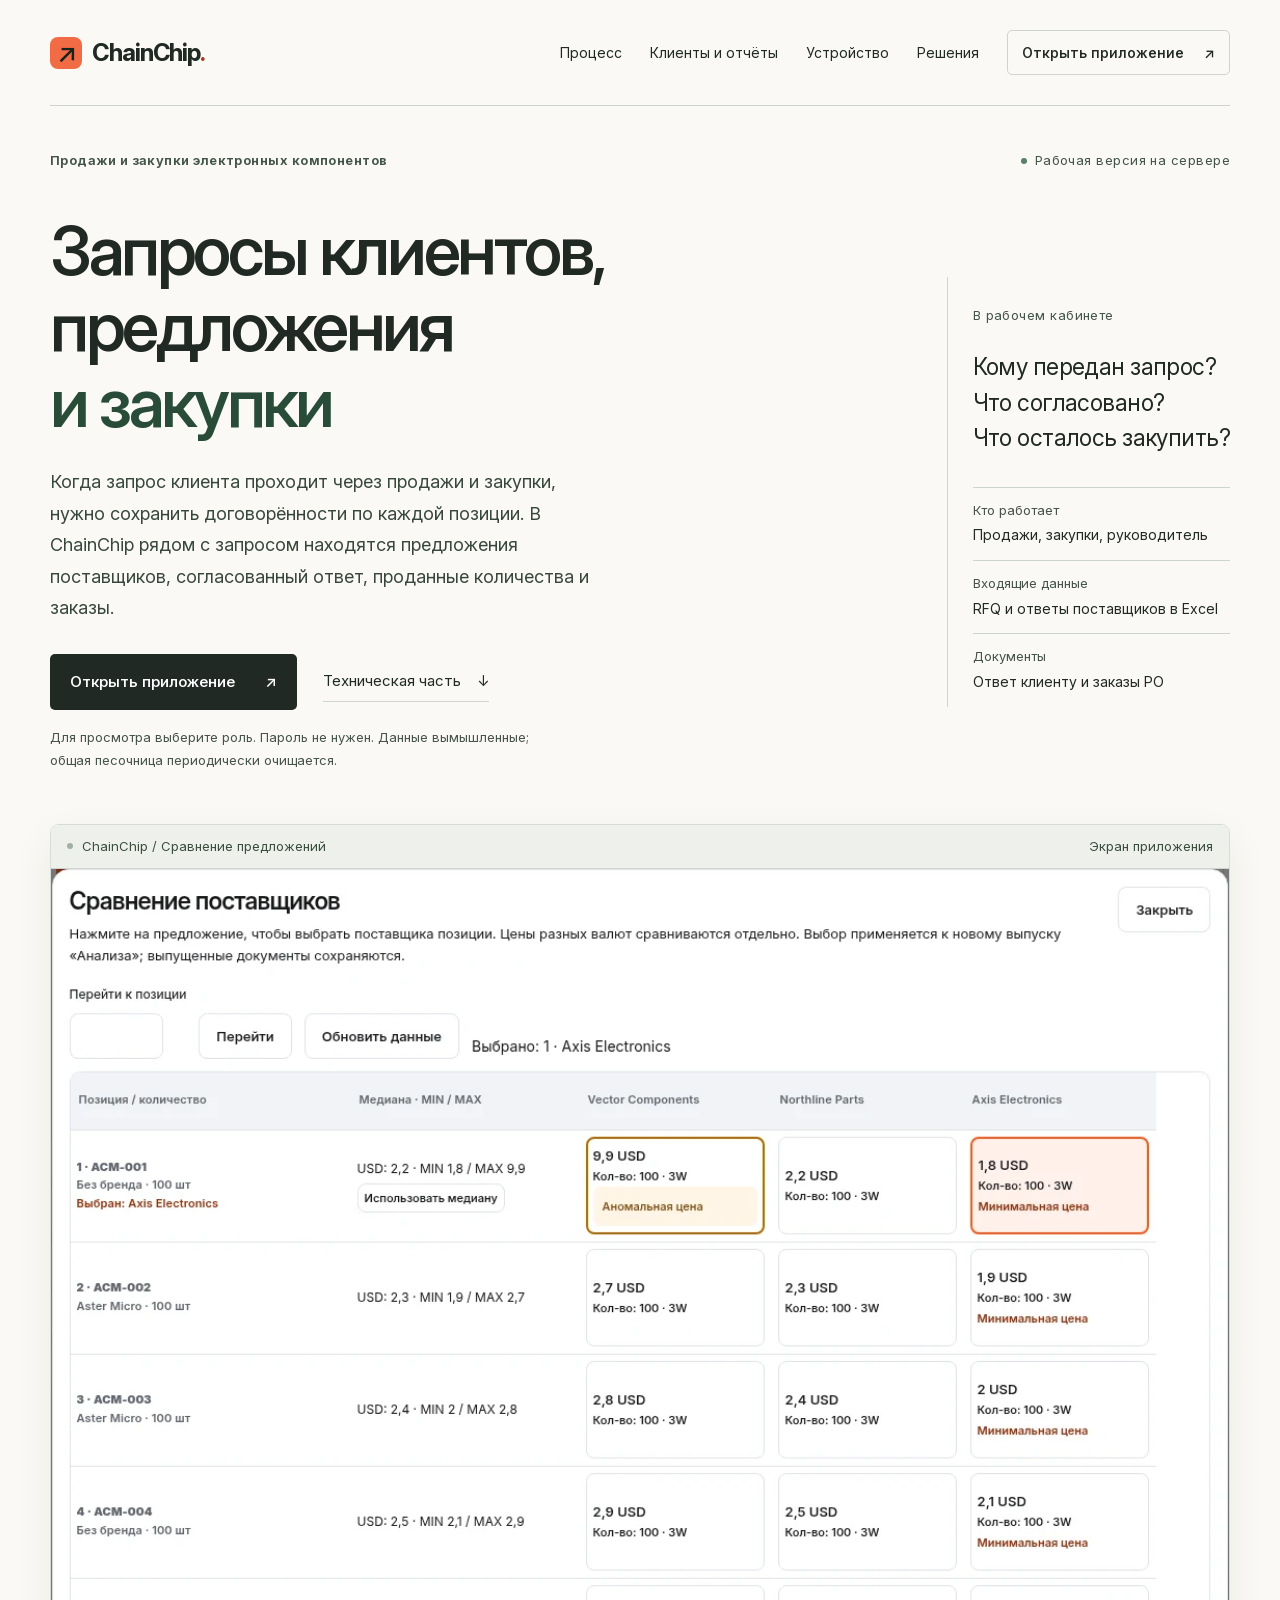
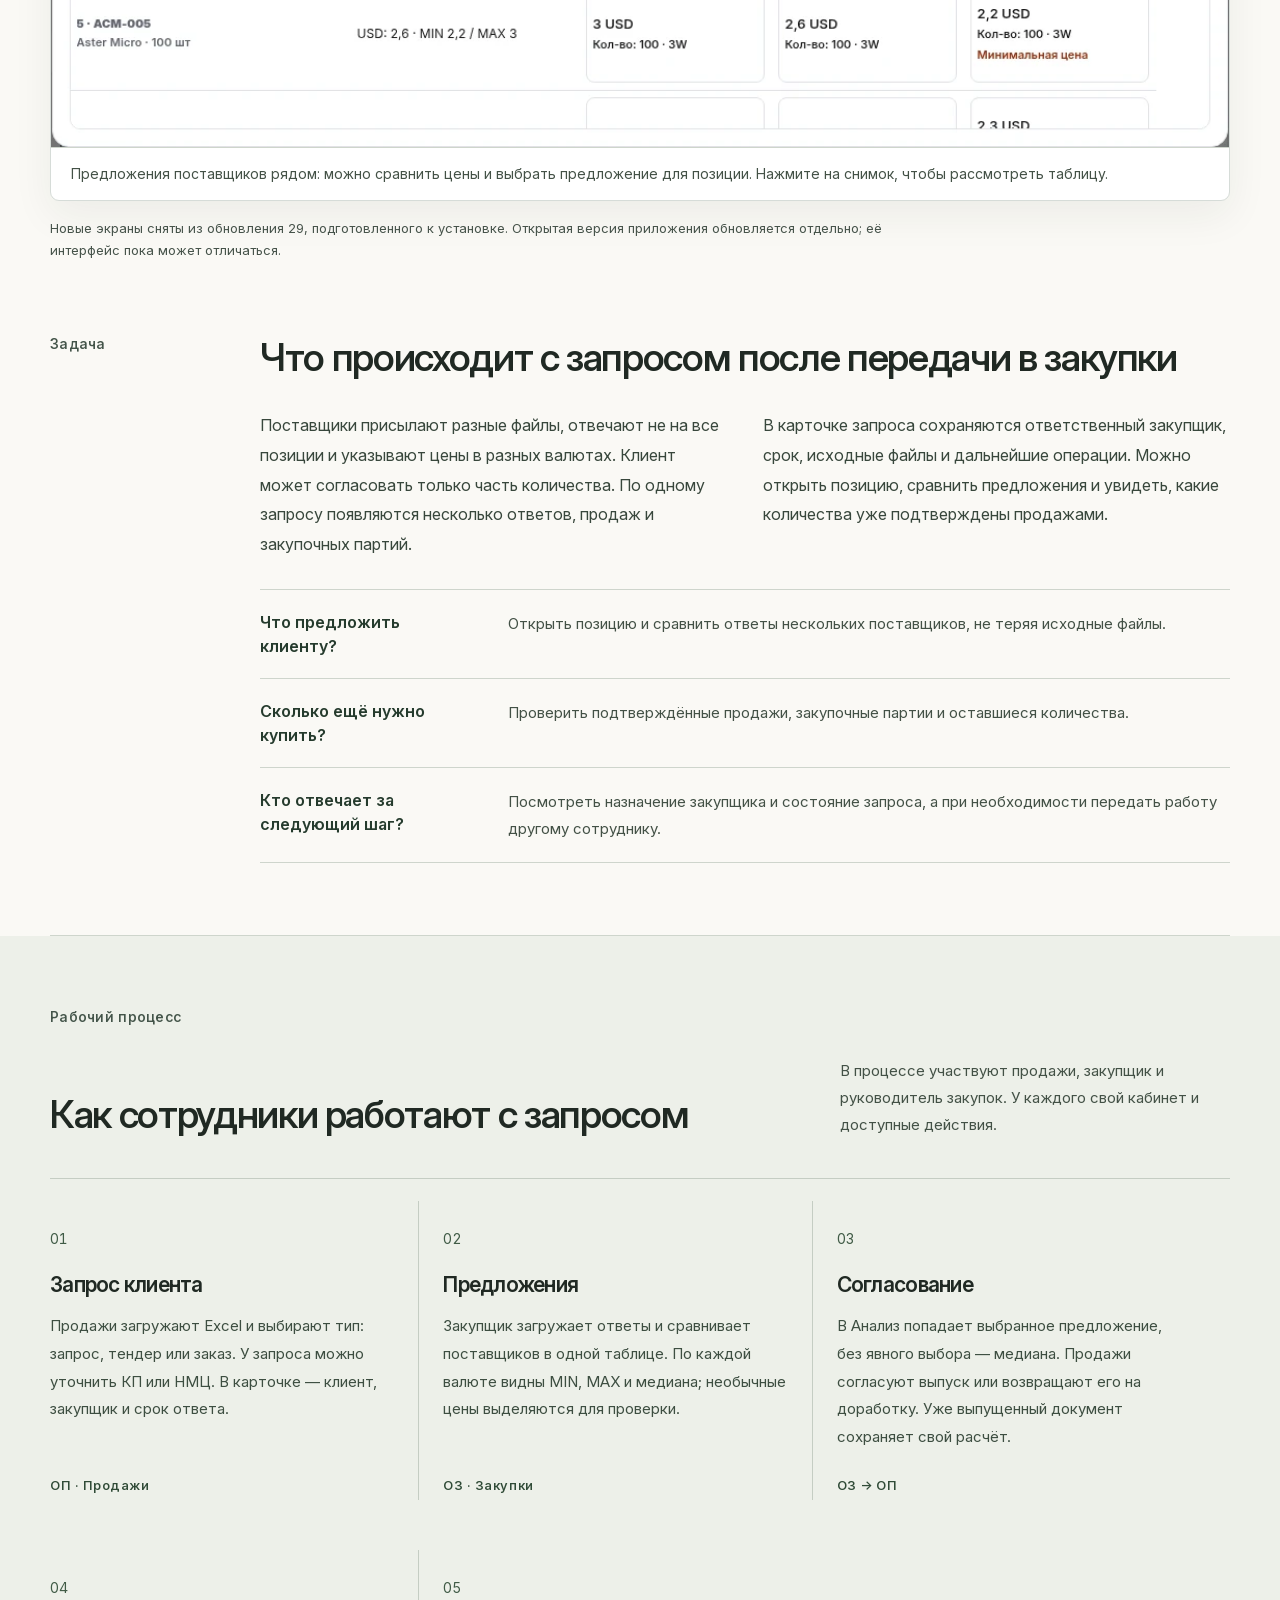
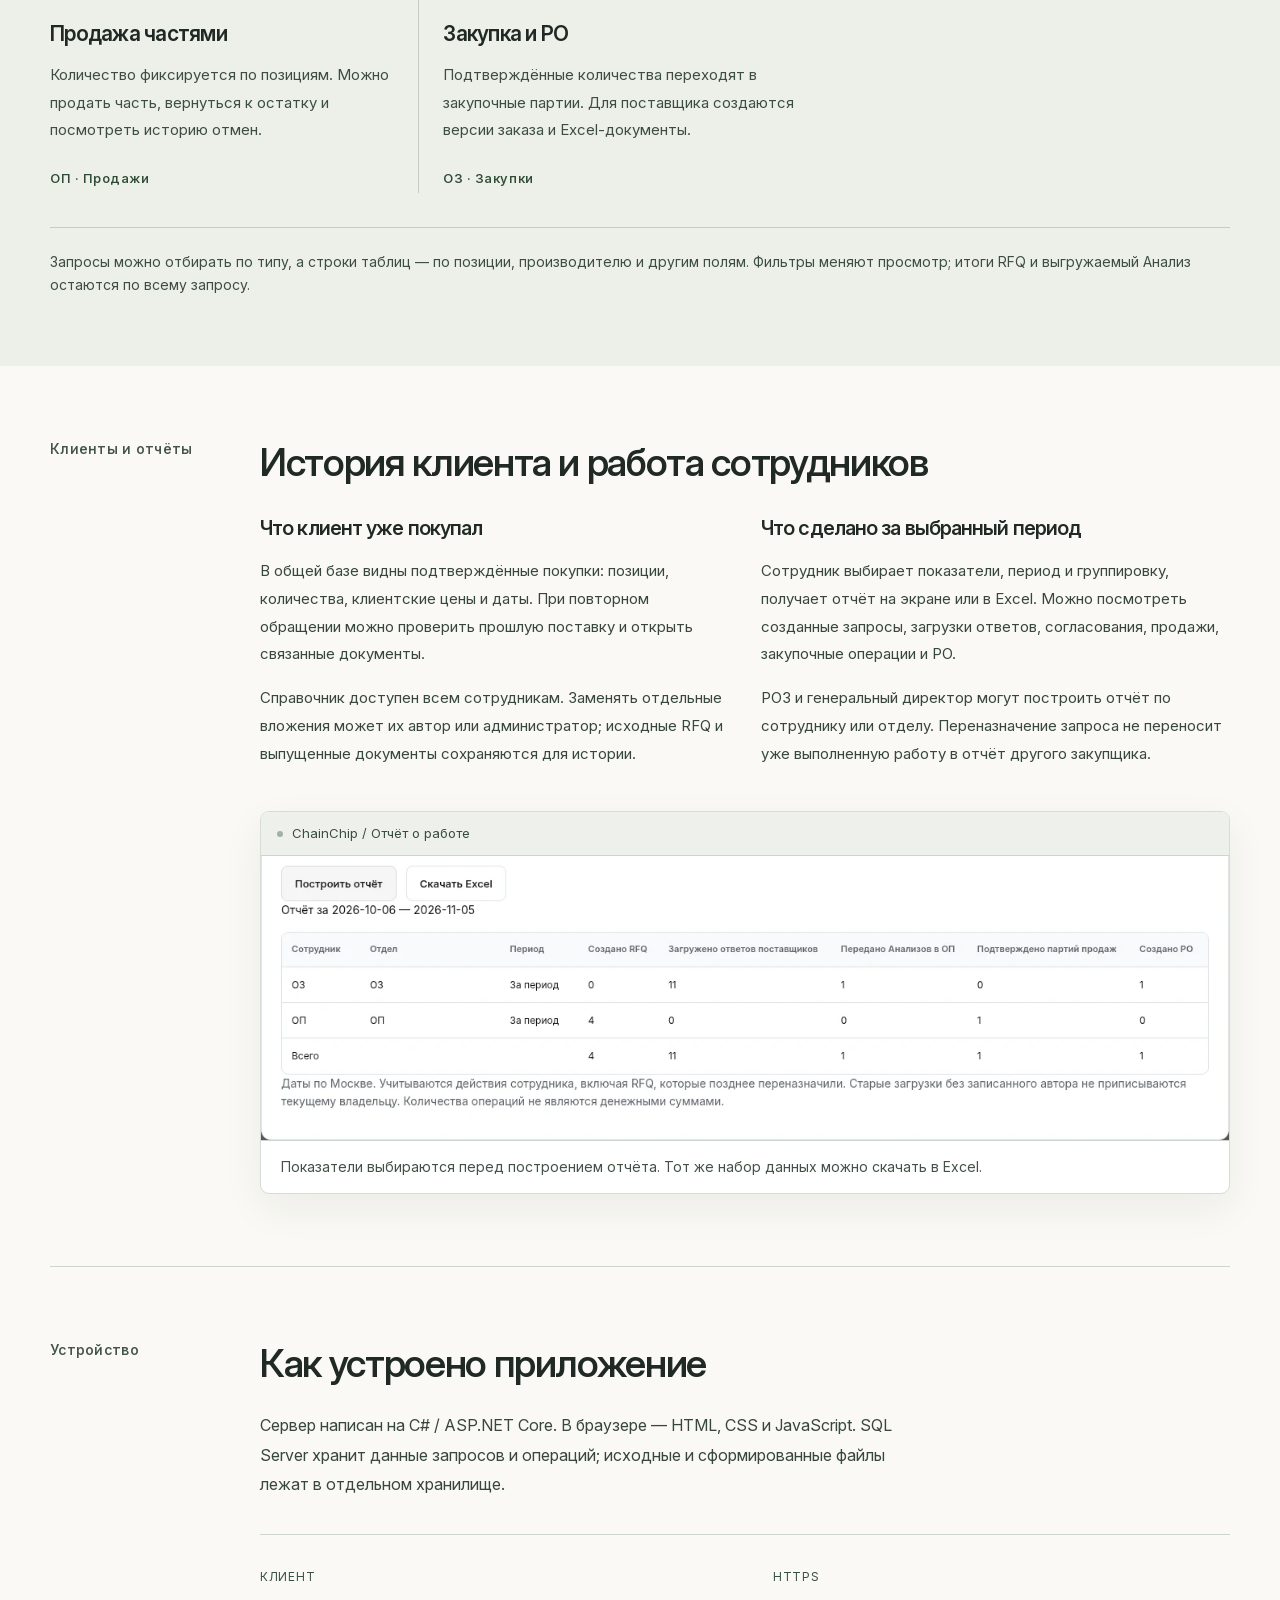
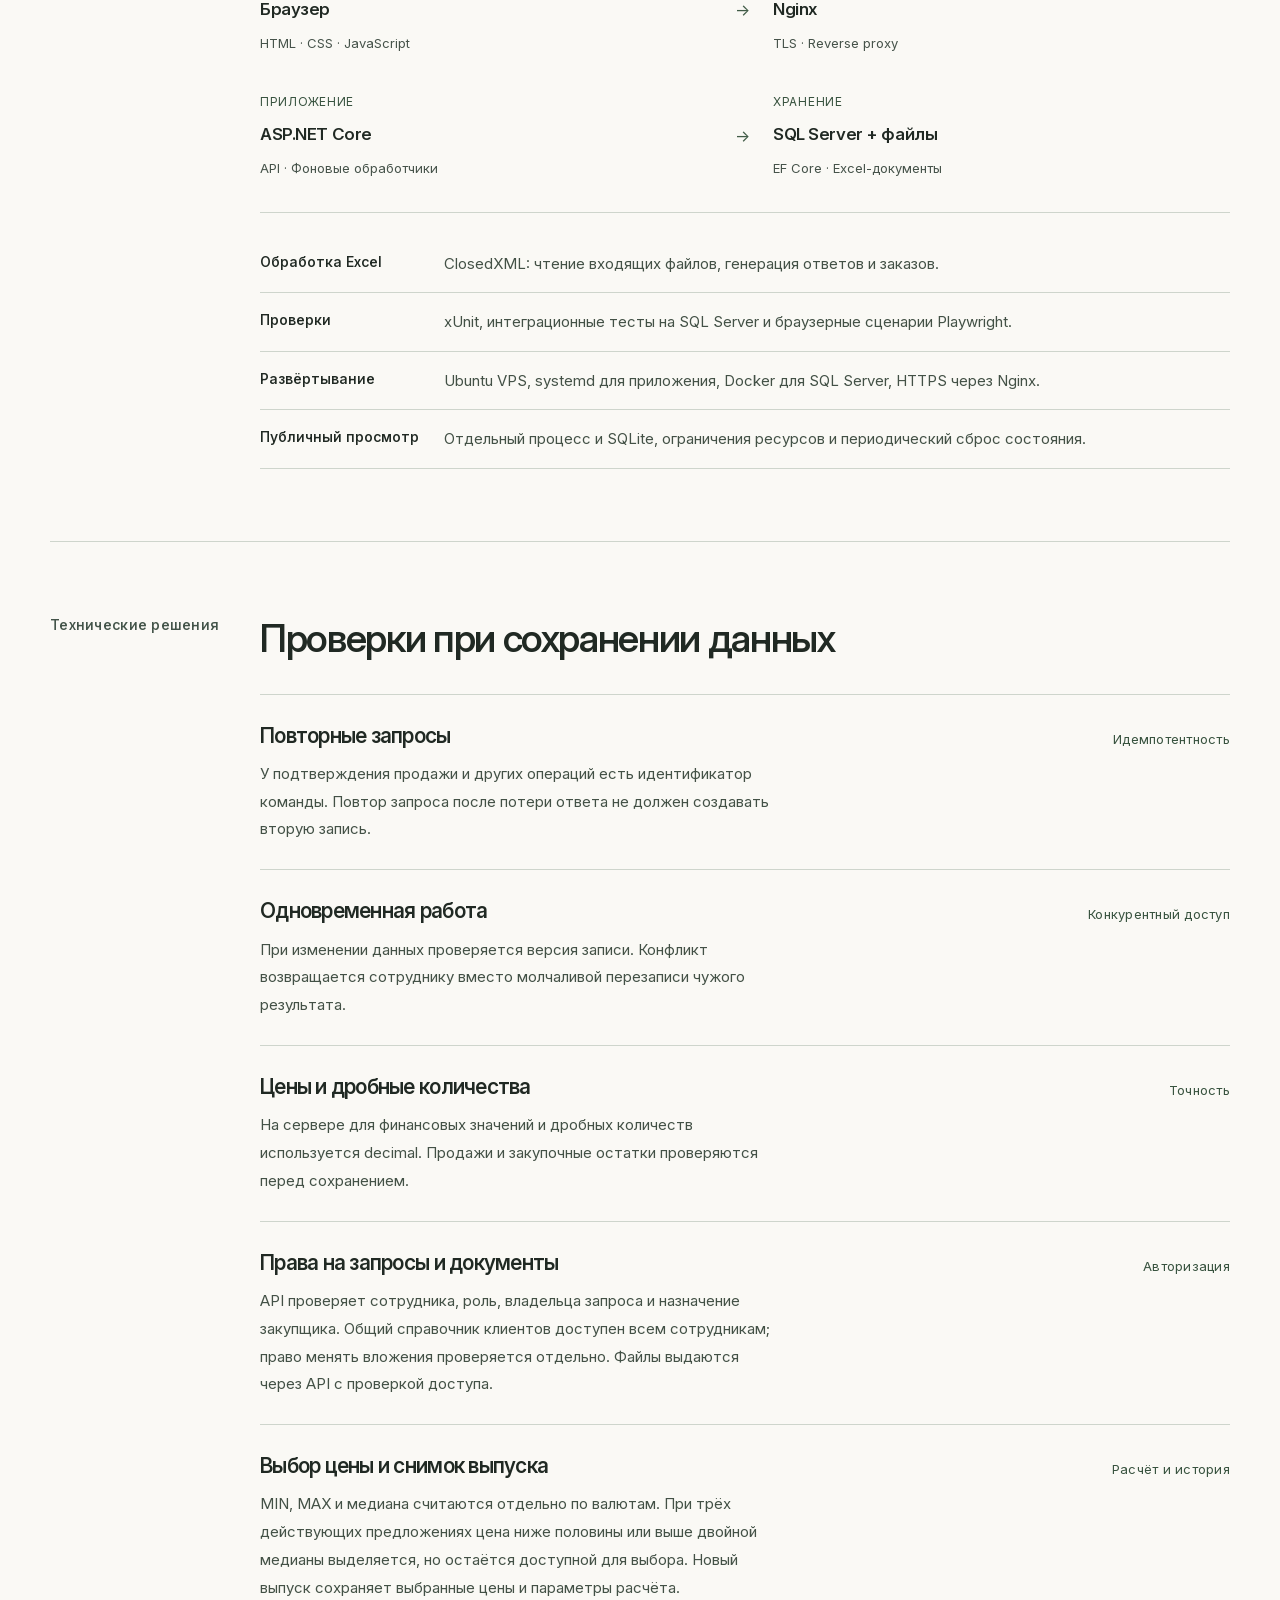
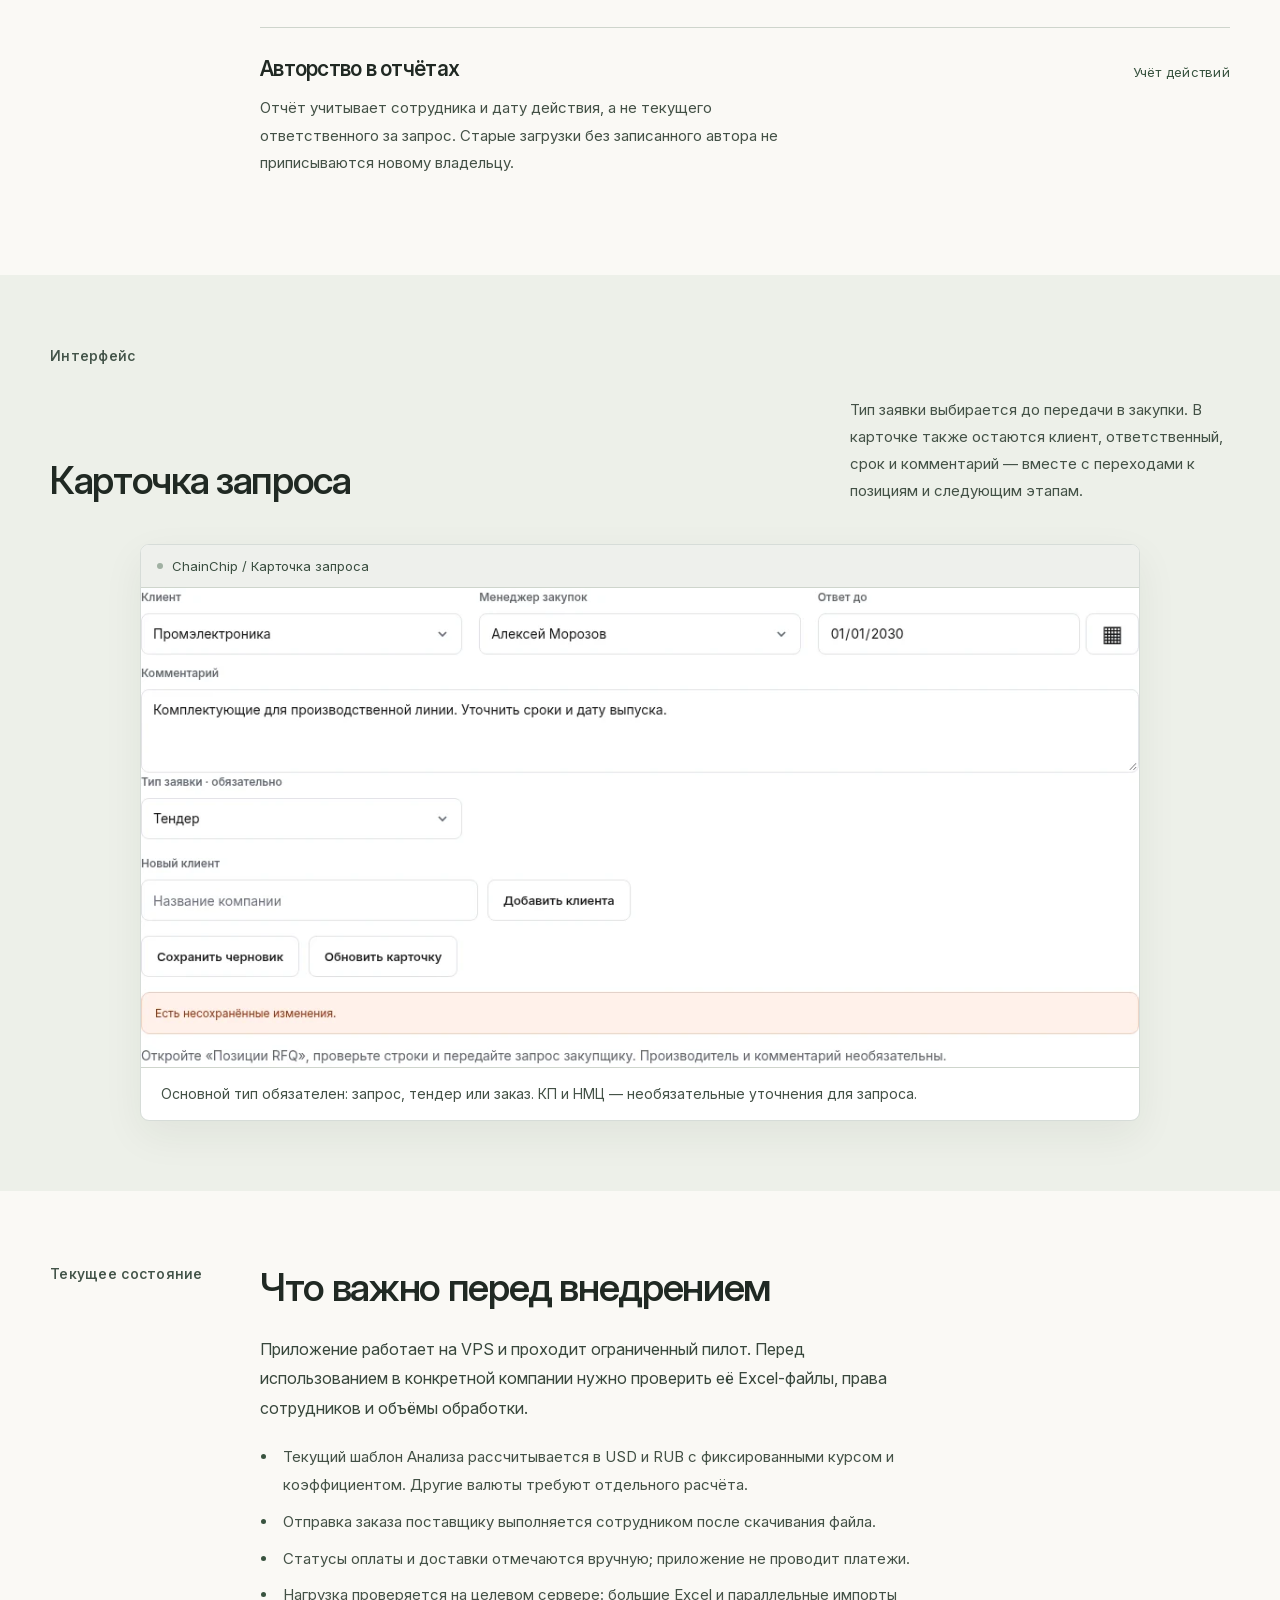
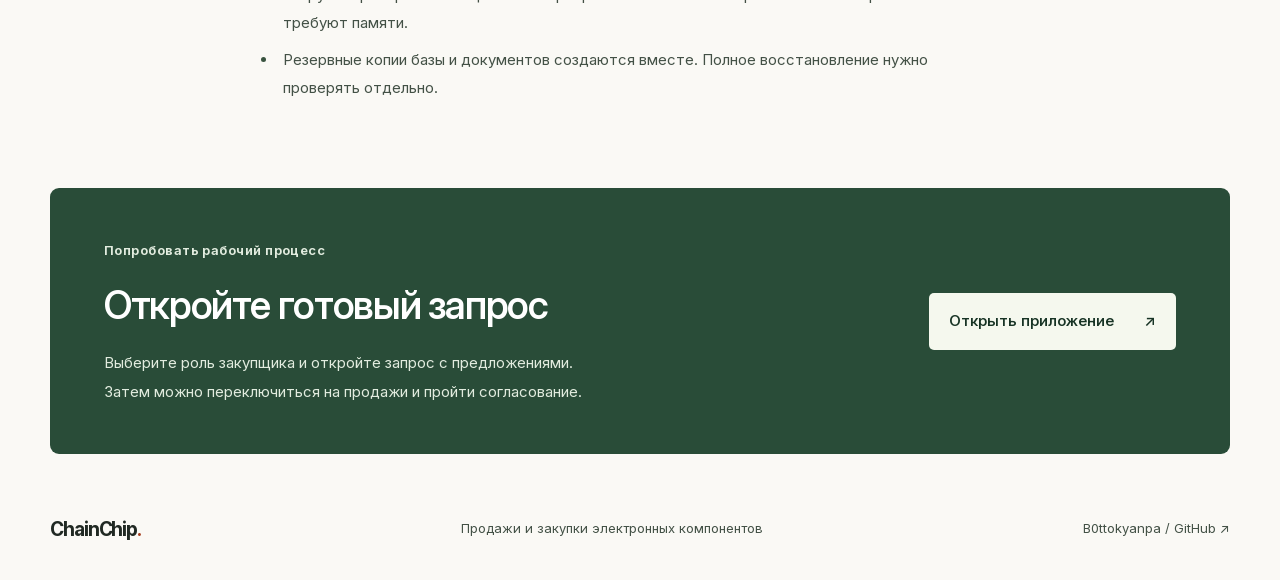
==== commit cfc265a7: "Update project page for request types, price comparison and team reports" ====
--- a/index.html
+++ b/index.html
@@ -6,7 +6,7 @@
     <meta name="color-scheme" content="light" />
     <meta
       name="description"
-      content="ChainChip — веб-приложение для продаж и закупок электронных компонентов: RFQ, предложения поставщиков, согласование, продажи частями и заказы PO."
+      content="ChainChip — веб-приложение для продаж и закупок электронных компонентов: RFQ, предложения поставщиков, согласование, общая база клиентов, отчёты сотрудников и заказы PO."
     />
     <meta
       property="og:title"
@@ -32,7 +32,7 @@
       type="font/woff2"
       crossorigin
     />
-    <link rel="stylesheet" href="styles.css?v=20261104-2" />
+    <link rel="stylesheet" href="styles.css?v=20261105-29" />
   </head>
   <body>
     <a class="skip" href="#main">К содержанию</a>
@@ -44,7 +44,7 @@
         ></a
       >
       <nav aria-label="Основная навигация">
-        <a href="#workflow">Процесс</a><a href="#engineering">Устройство</a
+        <a href="#workflow">Процесс</a><a href="#team">Клиенты и отчёты</a><a href="#engineering">Устройство</a
         ><a href="#decisions">Решения</a>
         <a
           class="nav-app"
@@ -119,22 +119,24 @@
             ><span class="shot-meta">Экран приложения</span>
           </div>
           <a
-            href="assets/comparison.webp"
+            href="assets/comparison.webp?v=20261105-29"
             target="_blank"
             rel="noopener noreferrer"
             aria-label="Открыть скриншот сравнения предложений в полном размере"
             ><img
-              src="assets/comparison.webp"
-              width="1440"
-              height="1000"
-              alt="Экран сравнения: позиции запроса, предложения трёх поставщиков, медианная цена и проверка предложений."
+              src="assets/comparison.webp?v=20261105-29"
+              width="1134"
+              height="846"
+              alt="Широкая таблица предложений: поставщики по колонкам, позиции по строкам, медиана, MIN и MAX, выбор цены для Анализа."
               fetchpriority="high"
           /></a>
           <figcaption>
-            Для каждой позиции видны предложения поставщиков, цены и результат
-            проверки закупщиком. Нажмите на снимок, чтобы рассмотреть экран.
+            Предложения поставщиков рядом: можно сравнить цены и выбрать
+            предложение для позиции. Нажмите на снимок, чтобы рассмотреть таблицу.
           </figcaption>
         </figure>
+        <p class="release-note">Новые экраны сняты из обновления 29, подготовленного к установке.
+          Открытая версия приложения обновляется отдельно; её интерфейс пока может отличаться.</p>
       </section>
       <section class="context wrap section" aria-labelledby="context-title">
         <div class="section-label"><span>Задача</span></div>
@@ -200,8 +202,9 @@
               <span class="step-number">01</span>
               <h3>Запрос клиента</h3>
               <p>
-                Продажи загружают Excel, указывают клиента, закупщика и срок.
-                Файл обрабатывается в фоне, ошибки видны по строкам.
+                Продажи загружают Excel и выбирают тип: запрос, тендер или заказ.
+                У запроса можно уточнить КП или НМЦ. В карточке — клиент,
+                закупщик и срок ответа.
               </p>
               <span class="step-owner">ОП · Продажи</span>
             </li>
@@ -209,8 +212,9 @@
               <span class="step-number">02</span>
               <h3>Предложения</h3>
               <p>
-                Закупщик загружает ответы, проверяет совпадения и сравнивает
-                цены внутри валют. Исходные файлы остаются доступны.
+                Закупщик загружает ответы и сравнивает поставщиков в одной
+                таблице. По каждой валюте видны MIN, MAX и медиана;
+                необычные цены выделяются для проверки.
               </p>
               <span class="step-owner">ОЗ · Закупки</span>
             </li>
@@ -218,8 +222,9 @@
               <span class="step-number">03</span>
               <h3>Согласование</h3>
               <p>
-                Из выбранных данных формируется Excel-ответ. Продажи могут
-                согласовать его или вернуть на доработку.
+                В Анализ попадает выбранное предложение, без явного выбора —
+                медиана. Продажи согласуют выпуск или возвращают его
+                на доработку. Уже выпущенный документ сохраняет свой расчёт.
               </p>
               <span class="step-owner">ОЗ → ОП</span>
             </li>
@@ -243,9 +248,43 @@
             </li>
           </ol>
           <p class="workflow-note">
-            Руководитель закупок видит запросы и отчёты, может контролировать
-            назначения. Сотрудники работают со своими доступными запросами.
+            Запросы можно отбирать по типу, а строки таблиц — по позиции,
+            производителю и другим полям. Фильтры меняют просмотр; итоги RFQ
+            и выгружаемый Анализ остаются по всему запросу.
           </p>
+        </div>
+      </section>
+      <section id="team" class="team wrap section" aria-labelledby="team-title">
+        <div class="section-label"><span>Клиенты и отчёты</span></div>
+        <div class="section-content">
+          <h2 id="team-title">История клиента и работа сотрудников</h2>
+          <div class="team-notes">
+            <article>
+              <h3>Что клиент уже покупал</h3>
+              <p>В общей базе видны подтверждённые покупки: позиции, количества,
+                клиентские цены и даты. При повторном обращении можно проверить
+                прошлую поставку и открыть связанные документы.</p>
+              <p>Справочник доступен всем сотрудникам. Заменять отдельные вложения
+                может их автор или администратор; исходные RFQ и выпущенные
+                документы сохраняются для истории.</p>
+            </article>
+            <article>
+              <h3>Что сделано за выбранный период</h3>
+              <p>Сотрудник выбирает показатели, период и группировку, получает
+                отчёт на экране или в Excel. Можно посмотреть созданные запросы,
+                загрузки ответов, согласования, продажи, закупочные операции и PO.</p>
+              <p>РОЗ и генеральный директор могут построить отчёт по сотруднику
+                или отделу. Переназначение запроса не переносит уже выполненную
+                работу в отчёт другого закупщика.</p>
+            </article>
+          </div>
+          <figure class="product-shot report-shot">
+            <div class="shot-bar"><span class="shot-dot" aria-hidden="true"></span><span>ChainChip / Отчёт о работе</span></div>
+            <a href="assets/reports.webp?v=20261105-29" target="_blank" rel="noopener noreferrer"
+              aria-label="Открыть скриншот отчёта о работе в полном размере"><img src="assets/reports.webp?v=20261105-29"
+              width="1200" height="352" loading="lazy" alt="Результат отчёта по отделам: выбранные показатели в таблице, период и кнопка скачивания Excel." /></a>
+            <figcaption>Показатели выбираются перед построением отчёта. Тот же набор данных можно скачать в Excel.</figcaption>
+          </figure>
         </div>
       </section>
       <section
@@ -362,11 +401,27 @@
                 <h3>Права на запросы и документы</h3>
                 <p>
                   API проверяет сотрудника, роль, владельца запроса и назначение
-                  закупщика. Документы выдаются через проверку доступа, а не из
-                  публичной папки.
+                  закупщика. Общий справочник клиентов доступен всем сотрудникам;
+                  право менять вложения проверяется отдельно. Файлы выдаются
+                  через API с проверкой доступа.
                 </p>
               </div>
               <span class="decision-tag">Авторизация</span>
+            </article>
+            <article>
+              <div><h3>Выбор цены и снимок выпуска</h3>
+                <p>MIN, MAX и медиана считаются отдельно по валютам.
+                  При трёх действующих предложениях цена ниже половины или выше
+                  двойной медианы выделяется, но остаётся доступной для выбора.
+                  Новый выпуск сохраняет выбранные цены и параметры расчёта.</p></div>
+              <span class="decision-tag">Расчёт и история</span>
+            </article>
+            <article>
+              <div><h3>Авторство в отчётах</h3>
+                <p>Отчёт учитывает сотрудника и дату действия, а не текущего
+                  ответственного за запрос. Старые загрузки без записанного автора
+                  не приписываются новому владельцу.</p></div>
+              <span class="decision-tag">Учёт действий</span>
             </article>
           </div>
         </div>
@@ -377,8 +432,9 @@
           <div class="section-heading">
             <h2 id="screens-title">Карточка запроса</h2>
             <p>
-              Из карточки можно перейти к позициям, предложениям, согласованию и
-              закупке. При передаче запроса сохраняются назначение и срок.
+              Тип заявки выбирается до передачи в закупки. В карточке также
+              остаются клиент, ответственный, срок и комментарий — вместе
+              с переходами к позициям и следующим этапам.
             </p>
           </div>
           <figure class="product-shot secondary-shot">
@@ -387,20 +443,20 @@
               ><span>ChainChip / Карточка запроса</span>
             </div>
             <a
-              href="assets/request.webp"
+              href="assets/request.webp?v=20261105-29"
               target="_blank"
               rel="noopener noreferrer"
               aria-label="Открыть скриншот карточки запроса в полном размере"
               ><img
-                src="assets/request.webp"
-                alt="Карточка RFQ с клиентом, назначенным закупщиком, сроком и этапами обработки запроса."
-                width="1440"
-                height="1000"
+                src="assets/request.webp?v=20261105-29"
+                alt="Карточка тендера с выбором типа заявки, клиентом, закупщиком, сроком и комментарием."
+                width="1066"
+                height="511"
                 loading="lazy"
             /></a>
             <figcaption>
-              Клиент, ответственный закупщик, срок и комментарий — основные
-              данные перед передачей запроса в закупки.
+              Основной тип обязателен: запрос, тендер или заказ.
+              КП и НМЦ — необязательные уточнения для запроса.
             </figcaption>
           </figure>
         </div>
@@ -419,6 +475,10 @@
           </p>
           <ul class="limits">
             <li>
+              Текущий шаблон Анализа рассчитывается в USD и RUB с фиксированными
+              курсом и коэффициентом. Другие валюты требуют отдельного расчёта.
+            </li>
+            <li>
               Отправка заказа поставщику выполняется сотрудником после
               скачивания файла.
             </li>
--- a/styles.css
+++ b/styles.css
@@ -1411,3 +1411,11 @@
     display: inline-flex;
   }
 }
+
+/* Update 29: the same reading rhythm for client history and employee reports. */
+.release-note { max-width:880px; margin:16px 0 0; font-size:13px; line-height:1.7; color:var(--muted); }
+.team-notes { display:grid; grid-template-columns:repeat(2,minmax(0,1fr)); gap:32px; margin-top:28px; }
+.team-notes h3 { margin:0 0 14px; font-size:20px; line-height:1.45; color:var(--ink); }
+.team-notes p { color:#38473c; font-size:15px; line-height:1.85; margin:0 0 16px; }
+.report-shot { margin:28px 0 0; }
+@media(max-width:720px) { .team-notes { grid-template-columns:1fr; gap:18px; } }
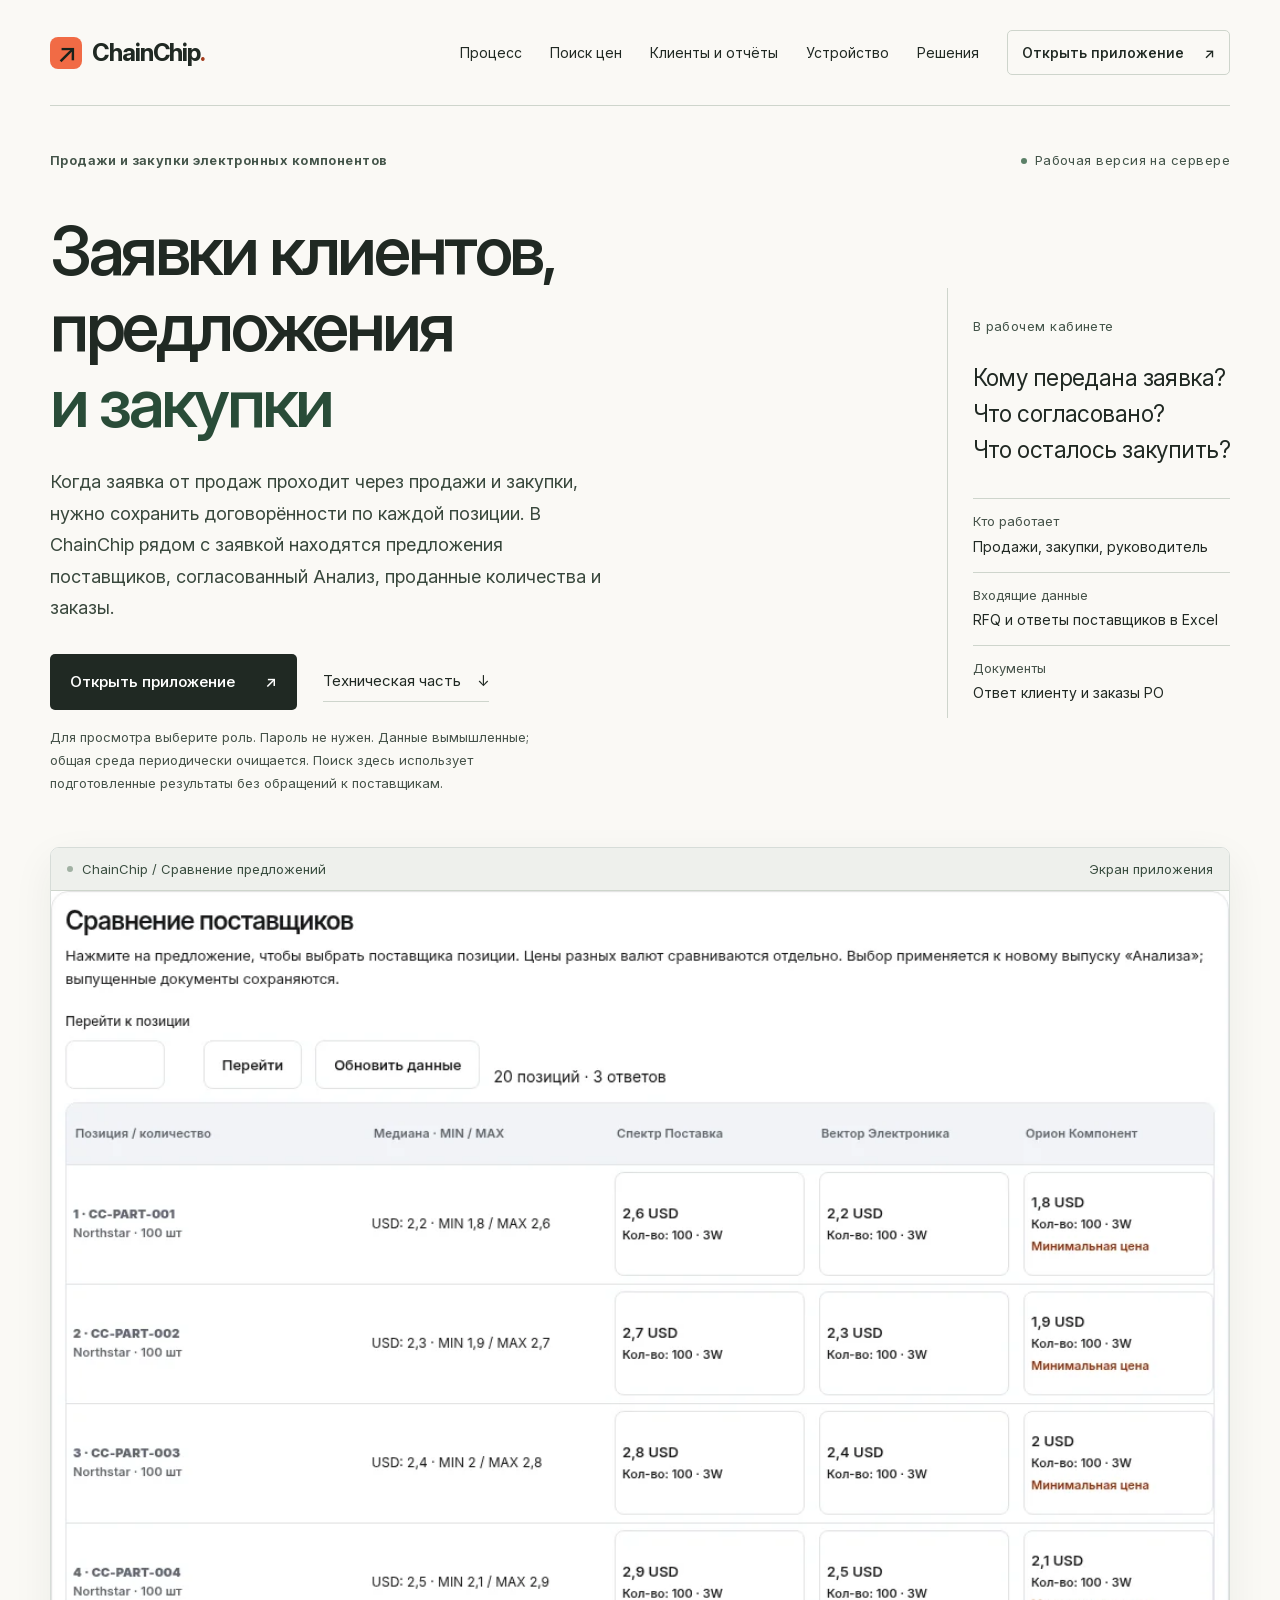
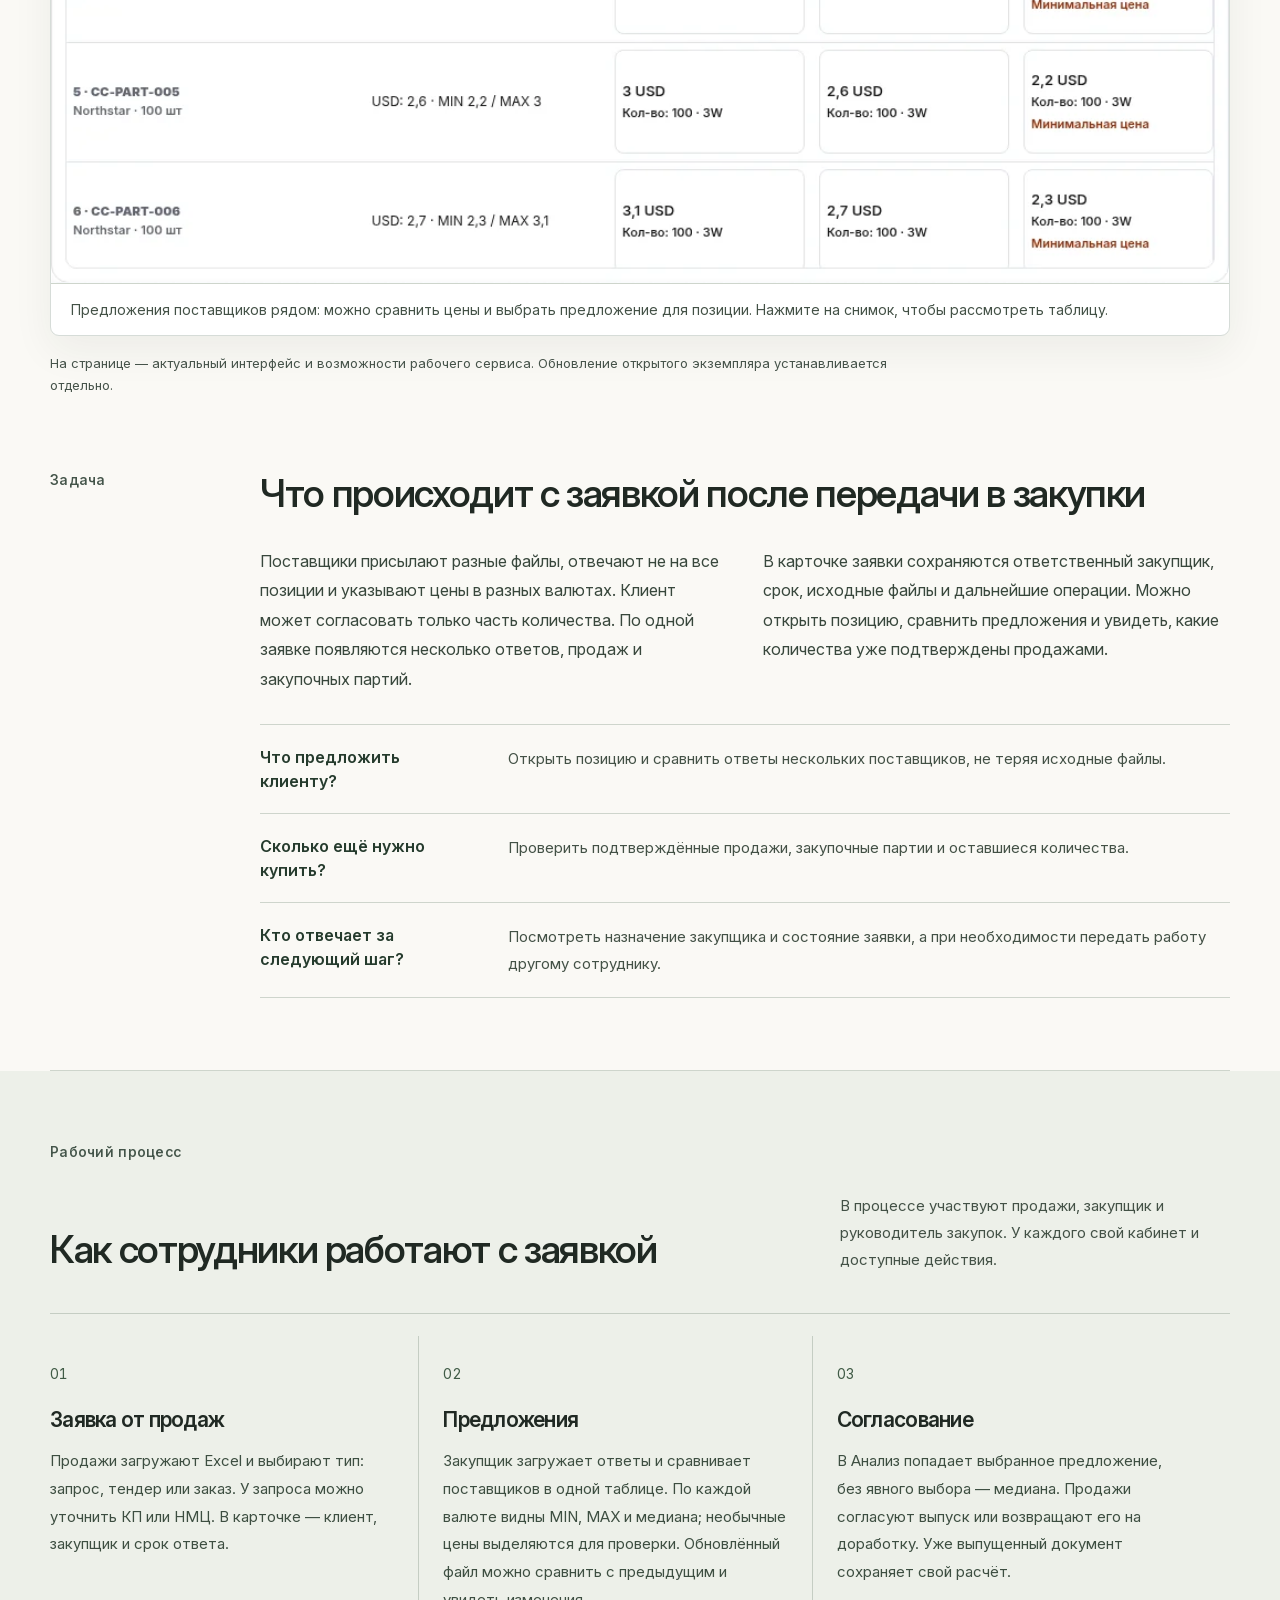
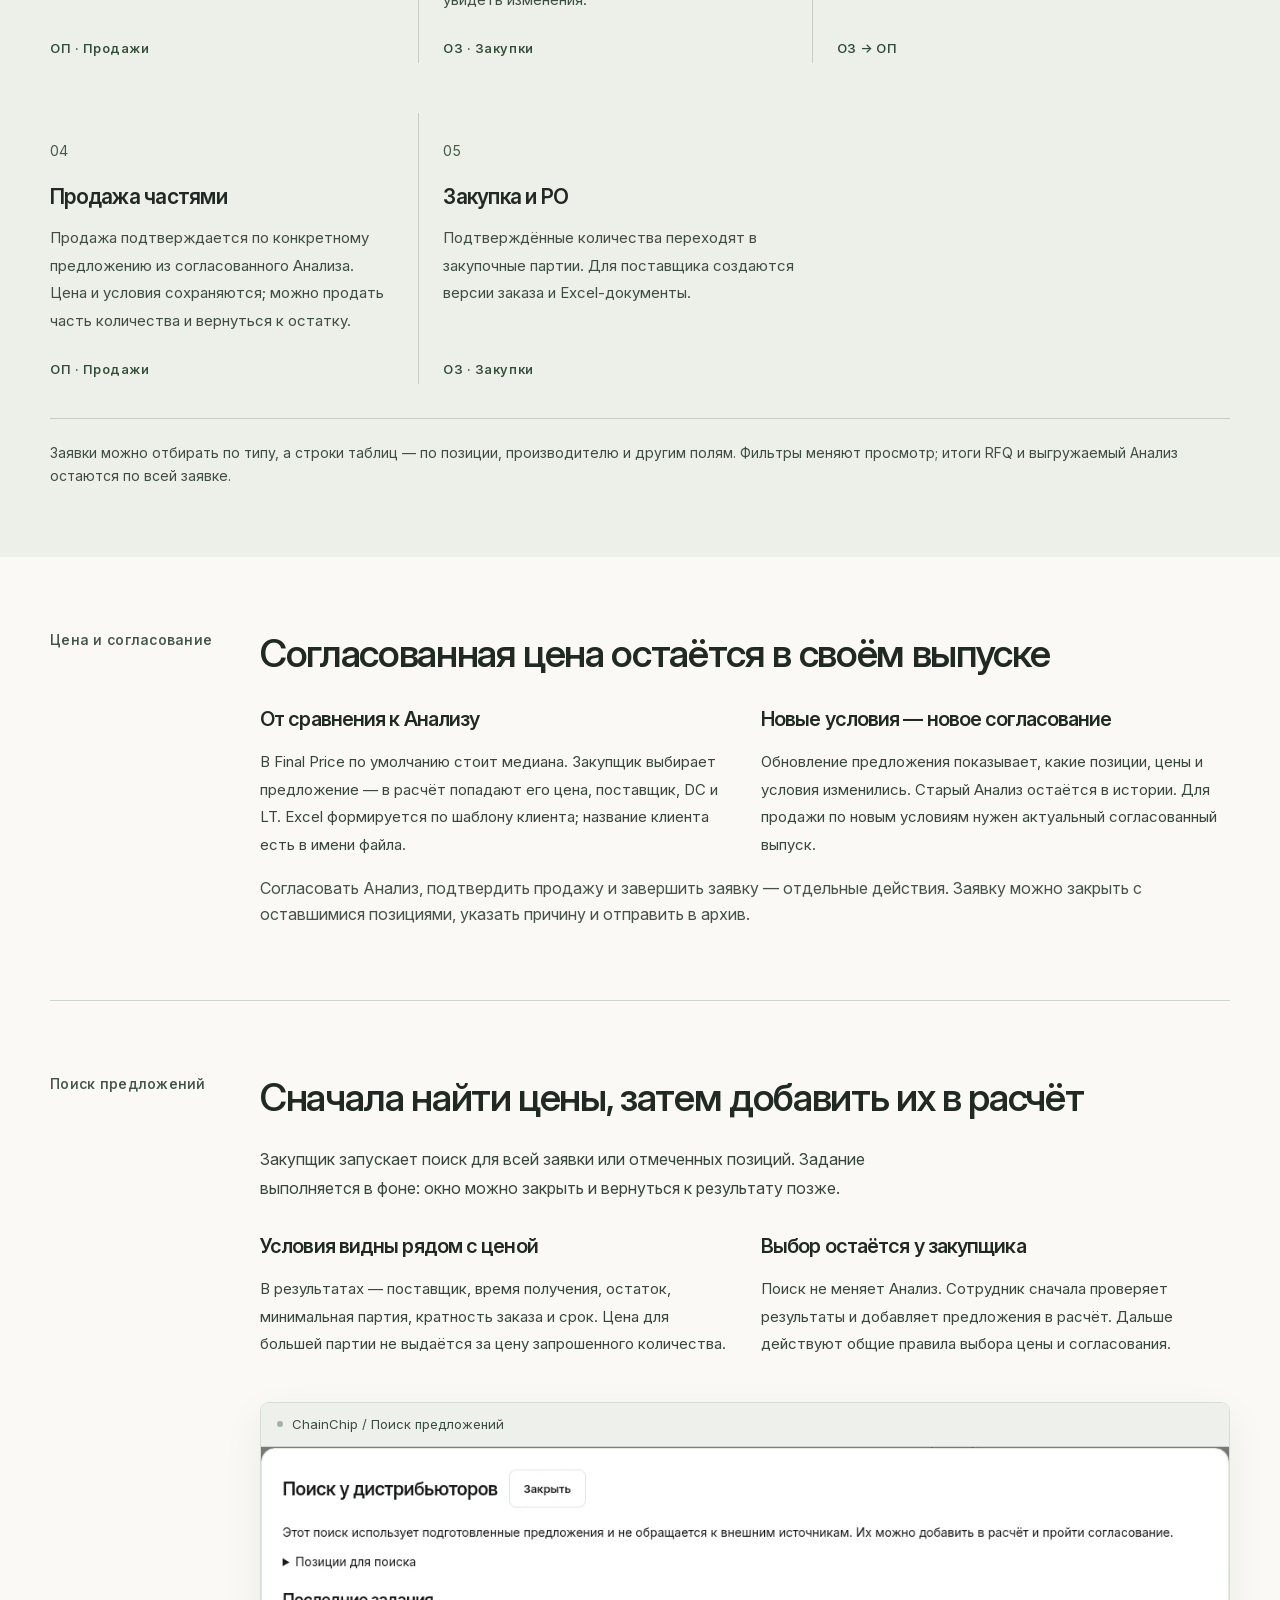
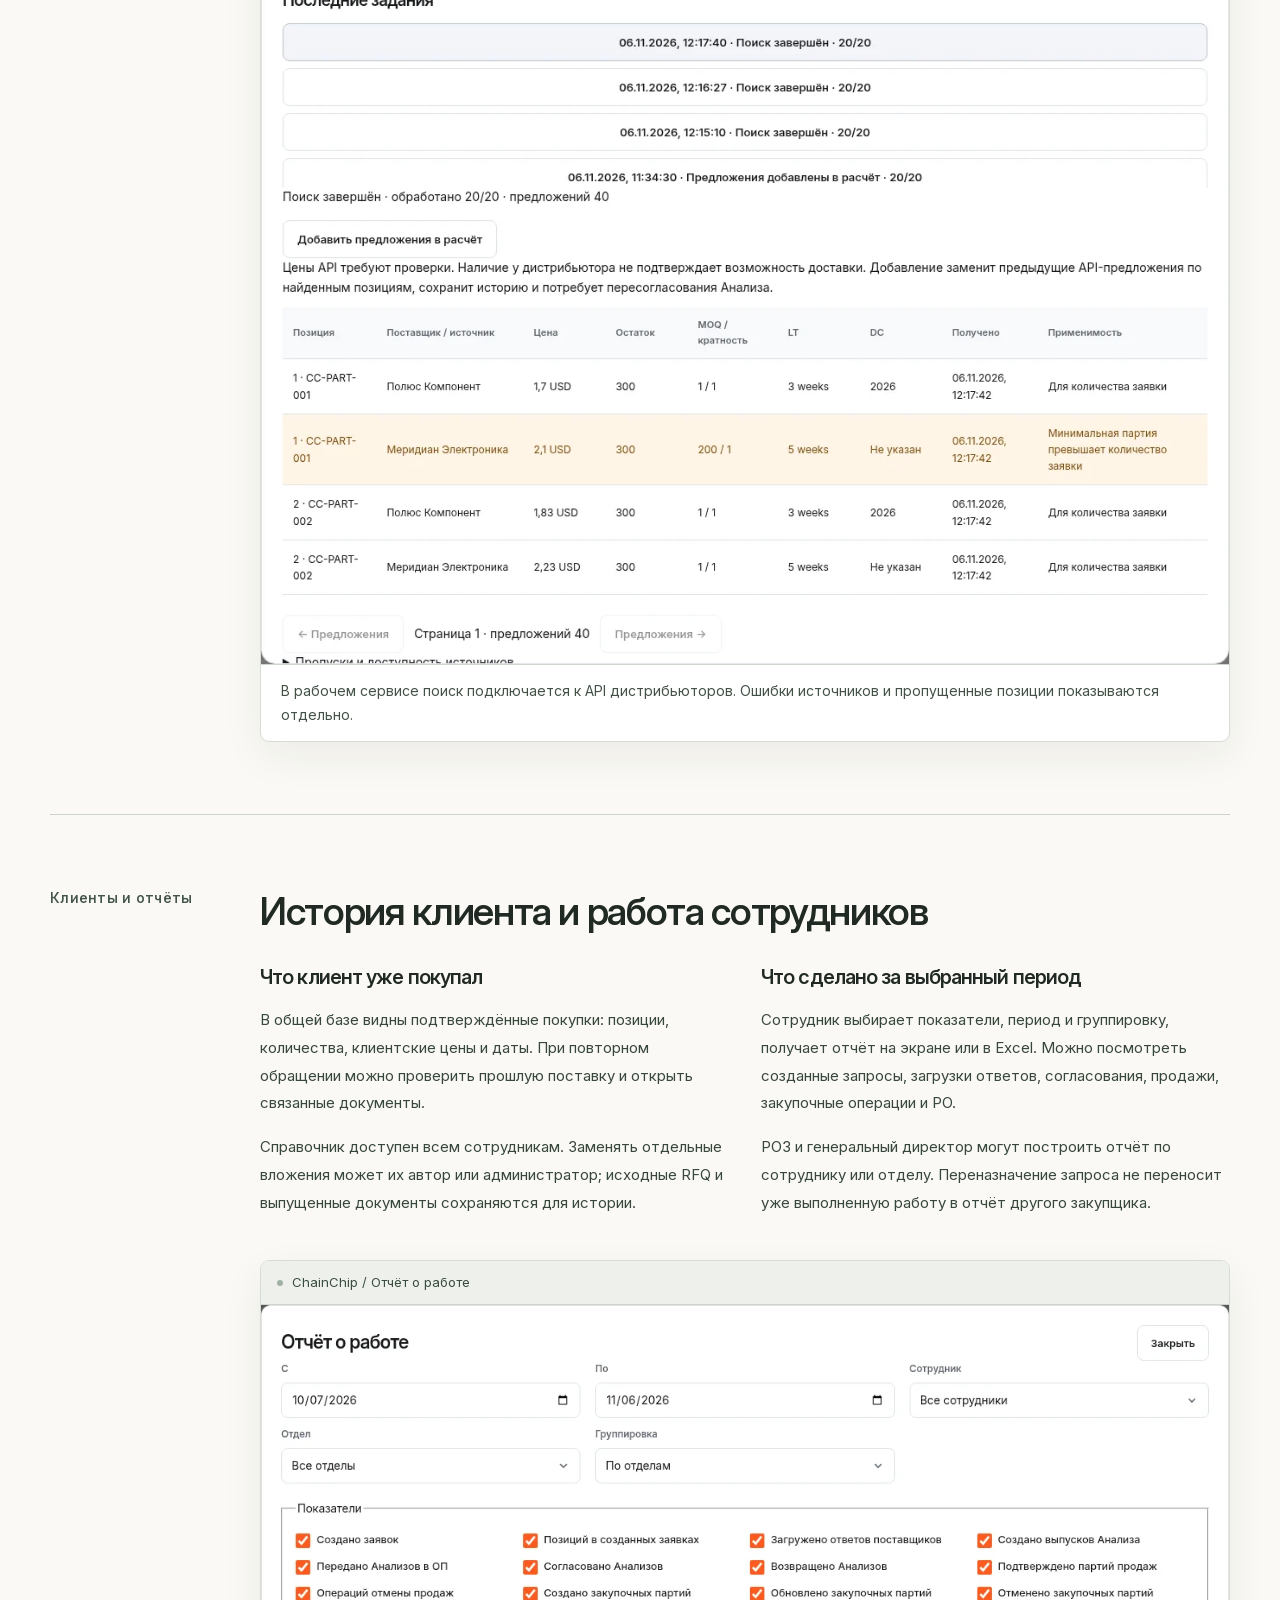
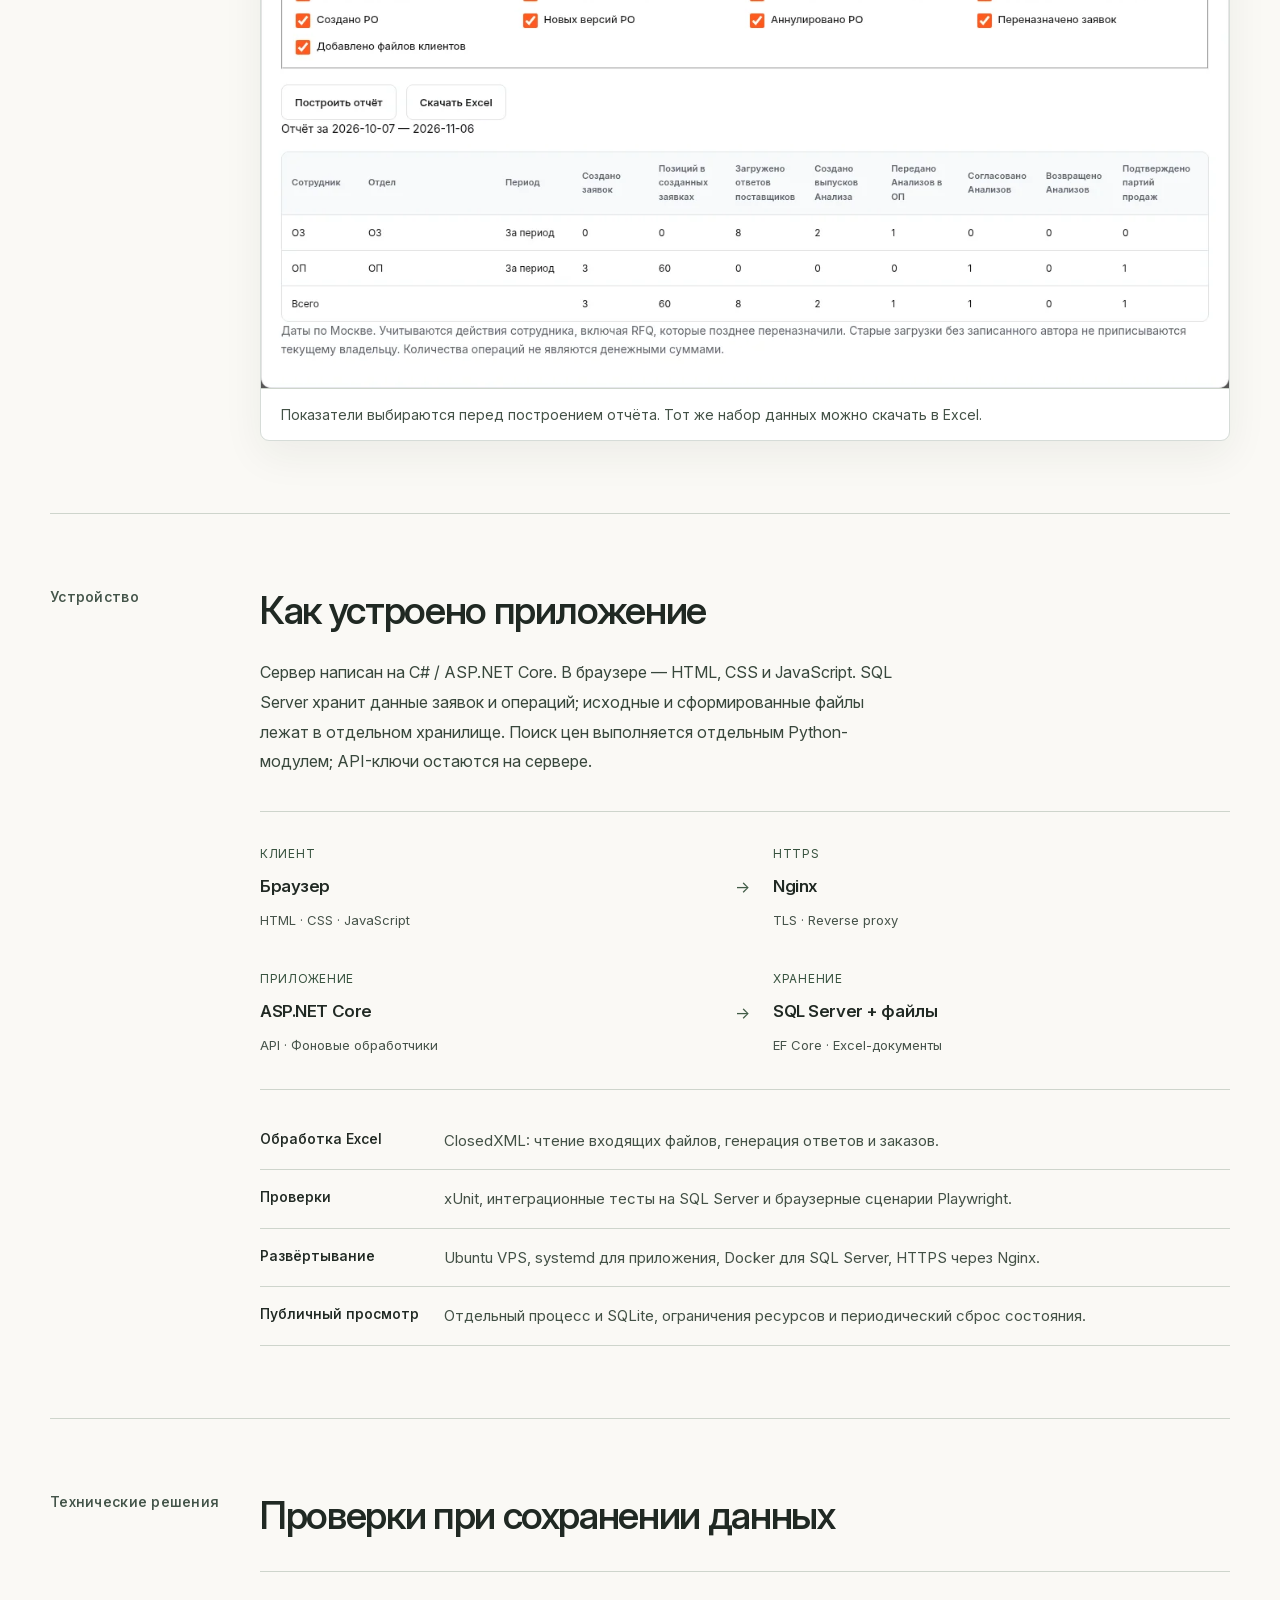
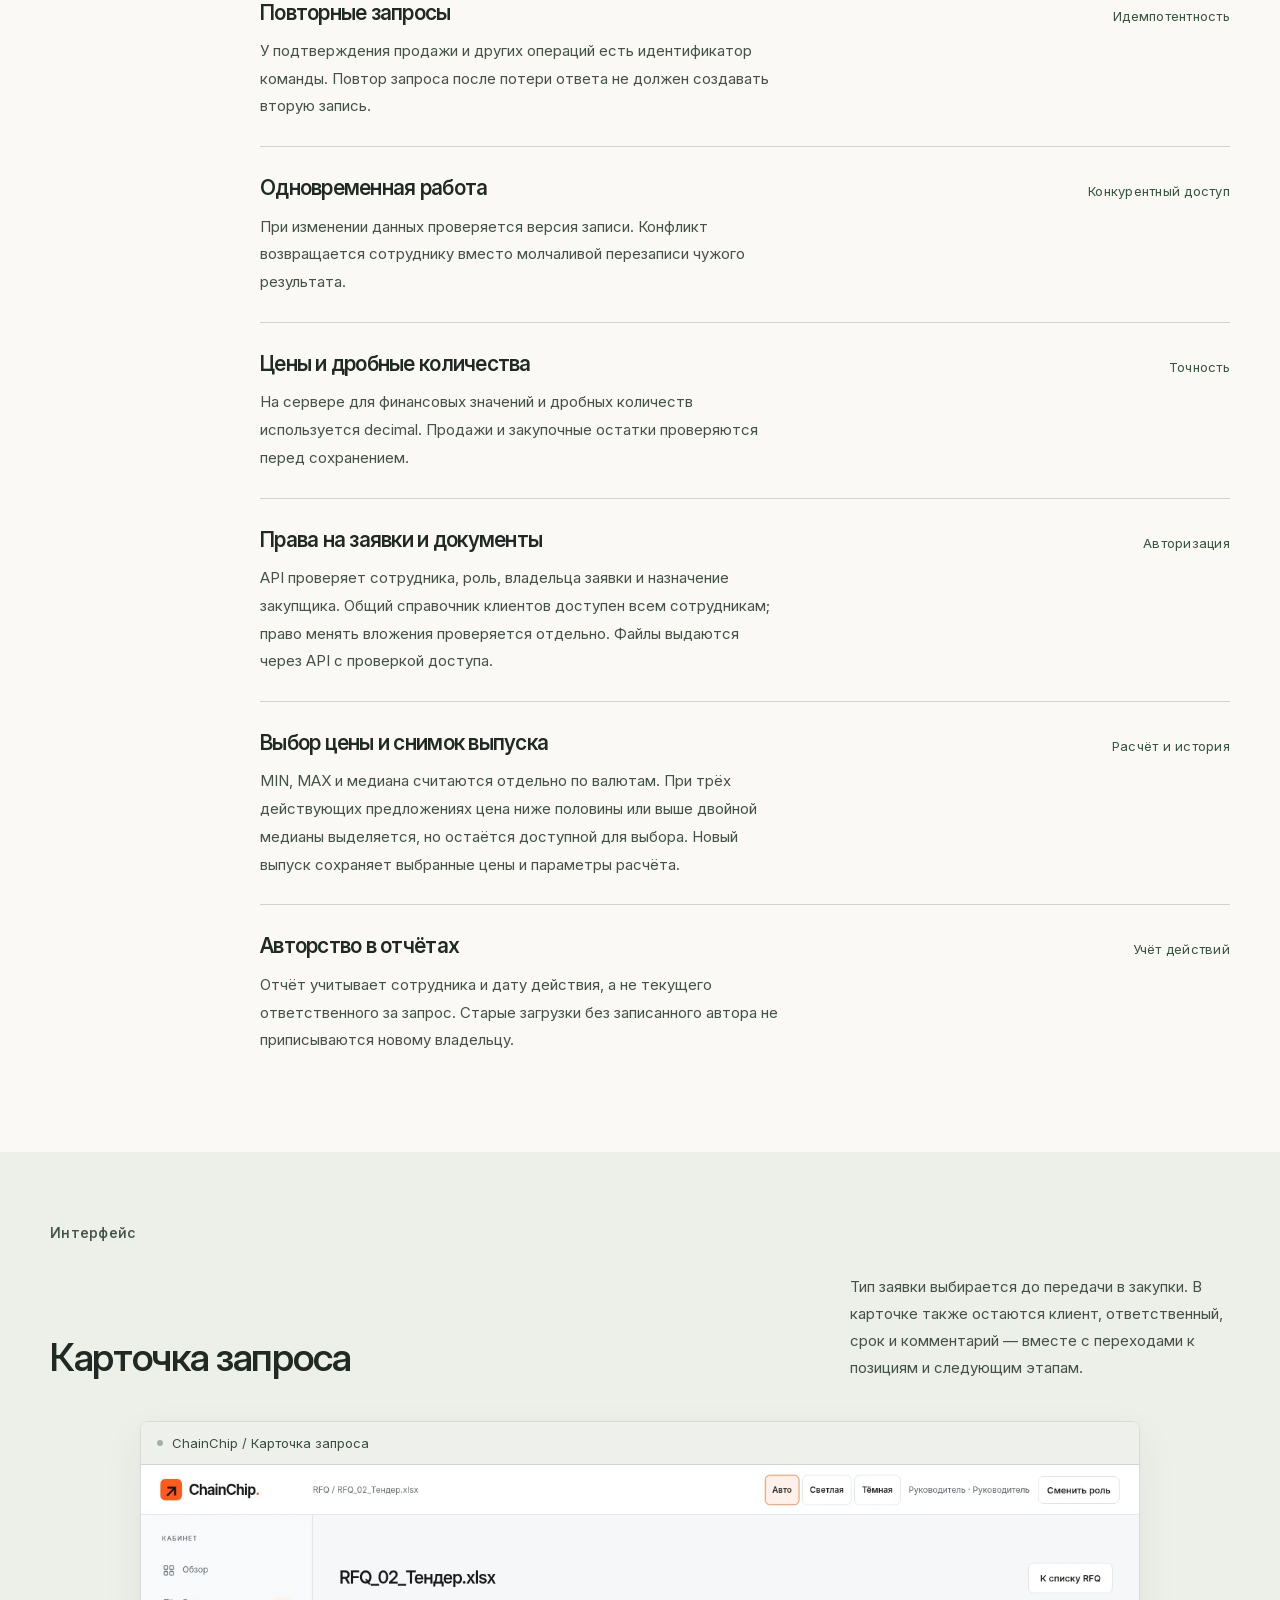
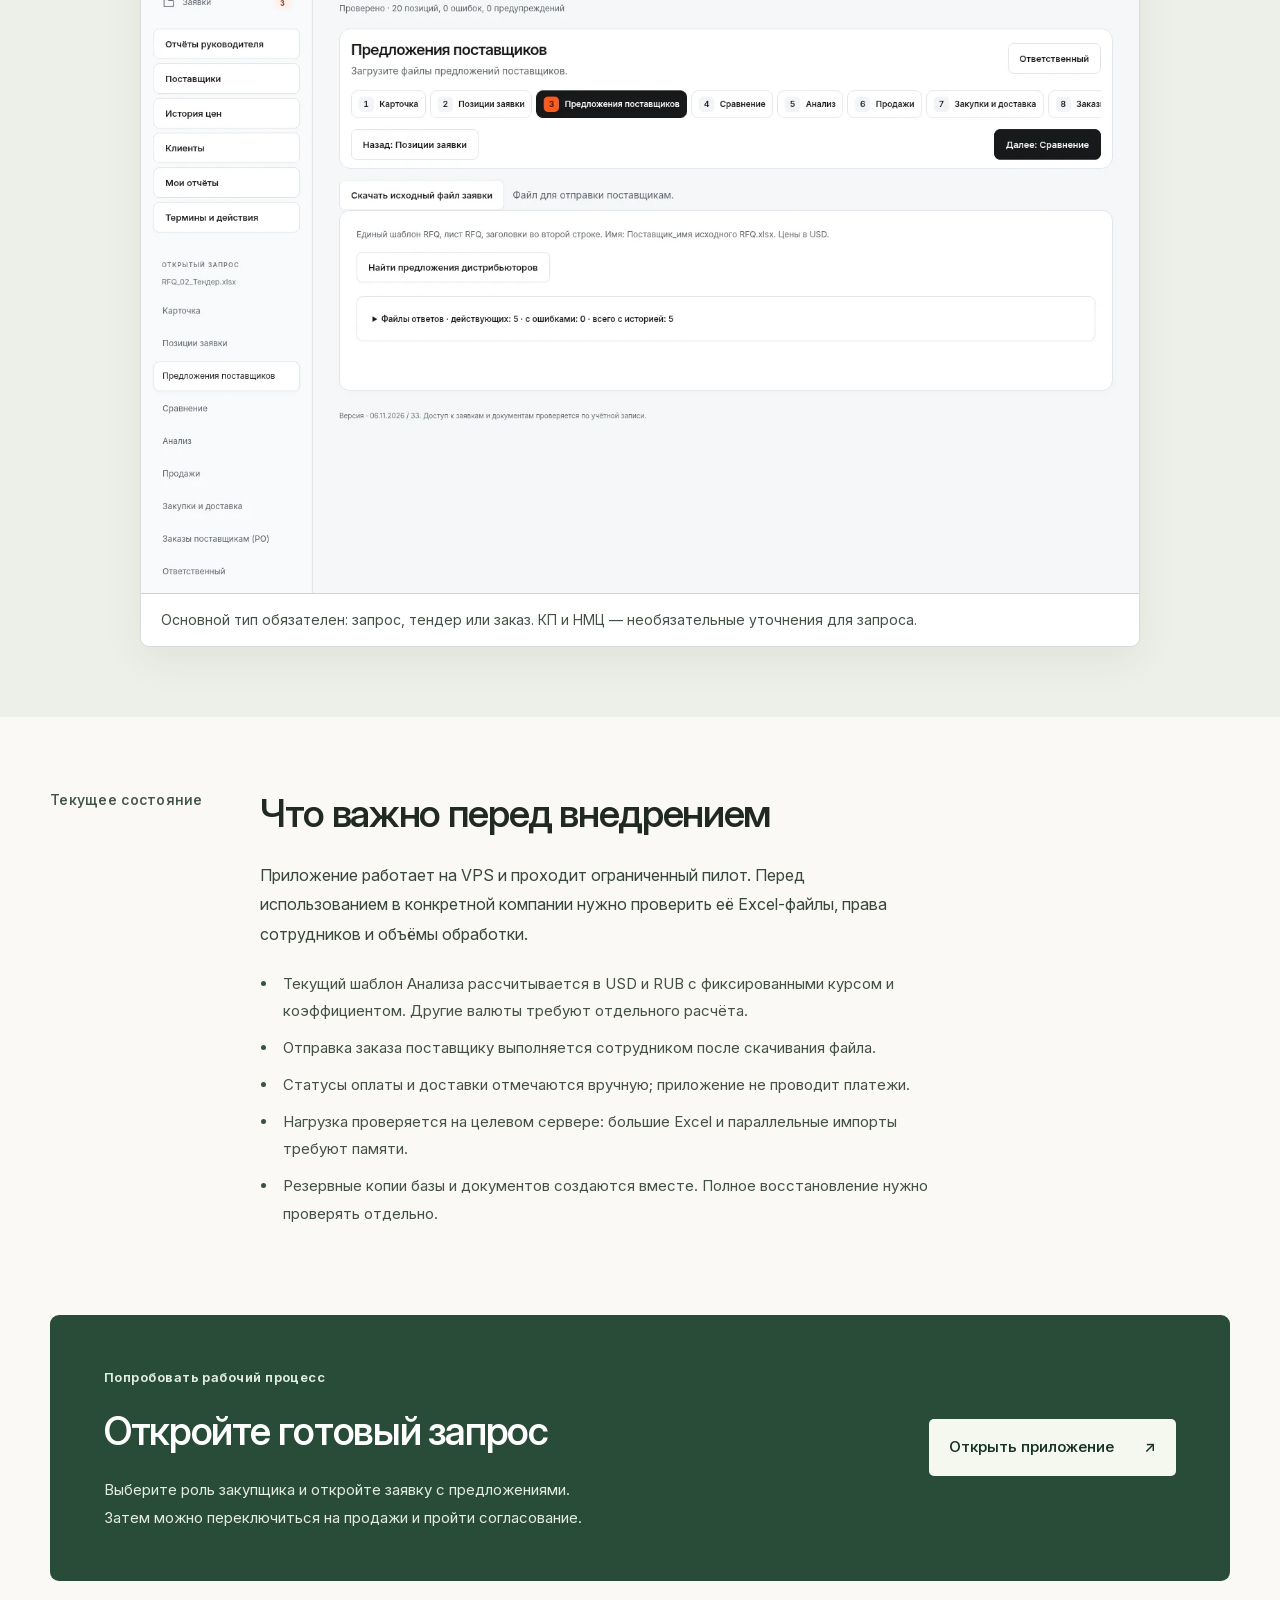
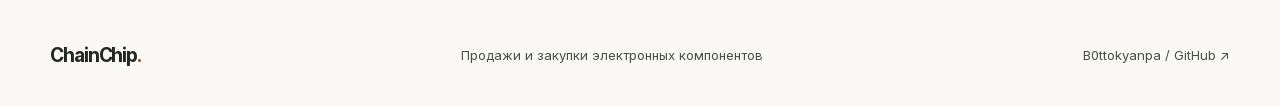
==== commit 3eb922a0: "Update project page for pricing approvals and distributor search" ====
--- a/index.html
+++ b/index.html
@@ -10,7 +10,7 @@
     />
     <meta
       property="og:title"
-      content="ChainChip — работа с запросами на электронные компоненты"
+      content="ChainChip — работа с заявками на электронные компоненты"
     />
     <meta
       property="og:description"
@@ -32,7 +32,7 @@
       type="font/woff2"
       crossorigin
     />
-    <link rel="stylesheet" href="styles.css?v=20261105-29" />
+    <link rel="stylesheet" href="styles.css?v=20261106-33" />
   </head>
   <body>
     <a class="skip" href="#main">К содержанию</a>
@@ -44,7 +44,7 @@
         ></a
       >
       <nav aria-label="Основная навигация">
-        <a href="#workflow">Процесс</a><a href="#team">Клиенты и отчёты</a><a href="#engineering">Устройство</a
+        <a href="#workflow">Процесс</a><a href="#search">Поиск цен</a><a href="#team">Клиенты и отчёты</a><a href="#engineering">Устройство</a
         ><a href="#decisions">Решения</a>
         <a
           class="nav-app"
@@ -66,12 +66,12 @@
         <div class="hero-grid">
           <div class="hero-copy">
             <h1 id="hero-title">
-              Запросы клиентов,<br />предложения<br /><span>и закупки</span>
+              Заявки клиентов,<br />предложения<br /><span>и закупки</span>
             </h1>
             <p class="lead">
-              Когда запрос клиента проходит через продажи и закупки, нужно
+              Когда заявка от продаж проходит через продажи и закупки, нужно
               сохранить договорённости по каждой позиции. В ChainChip рядом с
-              запросом находятся предложения поставщиков, согласованный ответ,
+              заявкой находятся предложения поставщиков, согласованный Анализ,
               проданные количества и заказы.
             </p>
             <div class="hero-actions">
@@ -87,13 +87,13 @@
             </div>
             <p class="access-note">
               Для просмотра выберите роль. Пароль не нужен. Данные вымышленные;
-              общая песочница периодически очищается.
+              общая среда периодически очищается. Поиск здесь использует подготовленные результаты без обращений к поставщикам.
             </p>
           </div>
           <div class="hero-aside" aria-label="Кратко о проекте">
             <div class="aside-index">В рабочем кабинете</div>
             <p class="aside-statement">
-              Кому передан запрос?<br />Что согласовано?<br />Что осталось
+              Кому передана заявка?<br />Что согласовано?<br />Что осталось
               закупить?
             </p>
             <dl class="project-facts">
@@ -119,14 +119,14 @@
             ><span class="shot-meta">Экран приложения</span>
           </div>
           <a
-            href="assets/comparison.webp?v=20261105-29"
+            href="assets/comparison.webp?v=20261106-33"
             target="_blank"
             rel="noopener noreferrer"
             aria-label="Открыть скриншот сравнения предложений в полном размере"
             ><img
-              src="assets/comparison.webp?v=20261105-29"
-              width="1134"
-              height="846"
+              src="assets/comparison.webp?v=20261106-33"
+              width="1066"
+              height="897"
               alt="Широкая таблица предложений: поставщики по колонкам, позиции по строкам, медиана, MIN и MAX, выбор цены для Анализа."
               fetchpriority="high"
           /></a>
@@ -135,24 +135,23 @@
             предложение для позиции. Нажмите на снимок, чтобы рассмотреть таблицу.
           </figcaption>
         </figure>
-        <p class="release-note">Новые экраны сняты из обновления 29, подготовленного к установке.
-          Открытая версия приложения обновляется отдельно; её интерфейс пока может отличаться.</p>
+        <p class="release-note">На странице — актуальный интерфейс и возможности рабочего сервиса. Обновление открытого экземпляра устанавливается отдельно.</p>
       </section>
       <section class="context wrap section" aria-labelledby="context-title">
         <div class="section-label"><span>Задача</span></div>
         <div class="section-content">
           <h2 id="context-title">
-            Что происходит с запросом после передачи в закупки
+            Что происходит с заявкой после передачи в закупки
           </h2>
           <div class="prose-columns">
             <p>
               Поставщики присылают разные файлы, отвечают не на все позиции и
               указывают цены в разных валютах. Клиент может согласовать только
-              часть количества. По одному запросу появляются несколько ответов,
+              часть количества. По одной заявке появляются несколько ответов,
               продаж и закупочных партий.
             </p>
             <p>
-              В карточке запроса сохраняются ответственный закупщик, срок,
+              В карточке заявки сохраняются ответственный закупщик, срок,
               исходные файлы и дальнейшие операции. Можно открыть позицию,
               сравнить предложения и увидеть, какие количества уже подтверждены
               продажами.
@@ -176,7 +175,7 @@
             <div>
               <dt>Кто отвечает за следующий шаг?</dt>
               <dd>
-                Посмотреть назначение закупщика и состояние запроса, а при
+                Посмотреть назначение закупщика и состояние заявки, а при
                 необходимости передать работу другому сотруднику.
               </dd>
             </div>
@@ -191,7 +190,7 @@
         <div class="wrap">
           <div class="section-label"><span>Рабочий процесс</span></div>
           <div class="section-heading">
-            <h2 id="workflow-title">Как сотрудники работают с запросом</h2>
+            <h2 id="workflow-title">Как сотрудники работают с заявкой</h2>
             <p>
               В процессе участвуют продажи, закупщик и руководитель закупок. У
               каждого свой кабинет и доступные действия.
@@ -200,7 +199,7 @@
           <ol class="steps">
             <li>
               <span class="step-number">01</span>
-              <h3>Запрос клиента</h3>
+              <h3>Заявка от продаж</h3>
               <p>
                 Продажи загружают Excel и выбирают тип: запрос, тендер или заказ.
                 У запроса можно уточнить КП или НМЦ. В карточке — клиент,
@@ -214,7 +213,7 @@
               <p>
                 Закупщик загружает ответы и сравнивает поставщиков в одной
                 таблице. По каждой валюте видны MIN, MAX и медиана;
-                необычные цены выделяются для проверки.
+                необычные цены выделяются для проверки. Обновлённый файл можно сравнить с предыдущим и увидеть изменения.
               </p>
               <span class="step-owner">ОЗ · Закупки</span>
             </li>
@@ -232,8 +231,7 @@
               <span class="step-number">04</span>
               <h3>Продажа частями</h3>
               <p>
-                Количество фиксируется по позициям. Можно продать часть,
-                вернуться к остатку и посмотреть историю отмен.
+                Продажа подтверждается по конкретному предложению из согласованного Анализа. Цена и условия сохраняются; можно продать часть количества и вернуться к остатку.
               </p>
               <span class="step-owner">ОП · Продажи</span>
             </li>
@@ -248,10 +246,36 @@
             </li>
           </ol>
           <p class="workflow-note">
-            Запросы можно отбирать по типу, а строки таблиц — по позиции,
+            Заявки можно отбирать по типу, а строки таблиц — по позиции,
             производителю и другим полям. Фильтры меняют просмотр; итоги RFQ
-            и выгружаемый Анализ остаются по всему запросу.
+            и выгружаемый Анализ остаются по всей заявке.
           </p>
+        </div>
+      </section>
+      <section id="analysis" class="wrap section" aria-labelledby="analysis-title">
+        <div class="section-label"><span>Цена и согласование</span></div>
+        <div class="section-content">
+          <h2 id="analysis-title">Согласованная цена остаётся в своём выпуске</h2>
+          <div class="team-notes">
+            <article><h3>От сравнения к Анализу</h3><p>В Final Price по умолчанию стоит медиана. Закупщик выбирает предложение — в расчёт попадают его цена, поставщик, DC и LT. Excel формируется по шаблону клиента; название клиента есть в имени файла.</p></article>
+            <article><h3>Новые условия — новое согласование</h3><p>Обновление предложения показывает, какие позиции, цены и условия изменились. Старый Анализ остаётся в истории. Для продажи по новым условиям нужен актуальный согласованный выпуск.</p></article>
+          </div>
+          <p>Согласовать Анализ, подтвердить продажу и завершить заявку — отдельные действия. Заявку можно закрыть с оставшимися позициями, указать причину и отправить в архив.</p>
+        </div>
+      </section>
+      <section id="search" class="wrap section" aria-labelledby="search-title">
+        <div class="section-label"><span>Поиск предложений</span></div>
+        <div class="section-content">
+          <h2 id="search-title">Сначала найти цены, затем добавить их в расчёт</h2>
+          <p class="section-intro">Закупщик запускает поиск для всей заявки или отмеченных позиций. Задание выполняется в фоне: окно можно закрыть и вернуться к результату позже.</p>
+          <div class="team-notes">
+            <article><h3>Условия видны рядом с ценой</h3><p>В результатах — поставщик, время получения, остаток, минимальная партия, кратность заказа и срок. Цена для большей партии не выдаётся за цену запрошенного количества.</p></article>
+            <article><h3>Выбор остаётся у закупщика</h3><p>Поиск не меняет Анализ. Сотрудник сначала проверяет результаты и добавляет предложения в расчёт. Дальше действуют общие правила выбора цены и согласования.</p></article>
+          </div>
+          <figure class="product-shot report-shot"><div class="shot-bar"><span class="shot-dot" aria-hidden="true"></span><span>ChainChip / Поиск предложений</span></div>
+            <a href="assets/search.webp?v=20261106-33" target="_blank" rel="noopener noreferrer" aria-label="Открыть экран поиска предложений"><img src="assets/search.webp?v=20261106-33" width="1120" height="946" loading="lazy" alt="Результаты поиска: поставщик, цена, остаток, MOQ, срок, дата получения и кнопка добавления в расчёт." /></a>
+            <figcaption>В рабочем сервисе поиск подключается к API дистрибьюторов. Ошибки источников и пропущенные позиции показываются отдельно.</figcaption>
+          </figure>
         </div>
       </section>
       <section id="team" class="team wrap section" aria-labelledby="team-title">
@@ -280,9 +304,9 @@
           </div>
           <figure class="product-shot report-shot">
             <div class="shot-bar"><span class="shot-dot" aria-hidden="true"></span><span>ChainChip / Отчёт о работе</span></div>
-            <a href="assets/reports.webp?v=20261105-29" target="_blank" rel="noopener noreferrer"
-              aria-label="Открыть скриншот отчёта о работе в полном размере"><img src="assets/reports.webp?v=20261105-29"
-              width="1200" height="352" loading="lazy" alt="Результат отчёта по отделам: выбранные показатели в таблице, период и кнопка скачивания Excel." /></a>
+            <a href="assets/reports.webp?v=20261106-33" target="_blank" rel="noopener noreferrer"
+              aria-label="Открыть скриншот отчёта о работе в полном размере"><img src="assets/reports.webp?v=20261106-33"
+              width="1200" height="846" loading="lazy" alt="Результат отчёта по отделам: выбранные показатели в таблице, период и кнопка скачивания Excel." /></a>
             <figcaption>Показатели выбираются перед построением отчёта. Тот же набор данных можно скачать в Excel.</figcaption>
           </figure>
         </div>
@@ -297,8 +321,8 @@
           <h2 id="engineering-title">Как устроено приложение</h2>
           <p class="section-intro">
             Сервер написан на C# / ASP.NET Core. В браузере — HTML, CSS и
-            JavaScript. SQL Server хранит данные запросов и операций; исходные и
-            сформированные файлы лежат в отдельном хранилище.
+            JavaScript. SQL Server хранит данные заявок и операций; исходные и
+            сформированные файлы лежат в отдельном хранилище. Поиск цен выполняется отдельным Python-модулем; API-ключи остаются на сервере.
           </p>
           <div class="architecture" aria-label="Архитектура приложения">
             <div class="arch-node">
@@ -398,9 +422,9 @@
             </article>
             <article>
               <div>
-                <h3>Права на запросы и документы</h3>
+                <h3>Права на заявки и документы</h3>
                 <p>
-                  API проверяет сотрудника, роль, владельца запроса и назначение
+                  API проверяет сотрудника, роль, владельца заявки и назначение
                   закупщика. Общий справочник клиентов доступен всем сотрудникам;
                   право менять вложения проверяется отдельно. Файлы выдаются
                   через API с проверкой доступа.
@@ -443,15 +467,15 @@
               ><span>ChainChip / Карточка запроса</span>
             </div>
             <a
-              href="assets/request.webp?v=20261105-29"
+              href="assets/request.webp?v=20261106-33"
               target="_blank"
               rel="noopener noreferrer"
               aria-label="Открыть скриншот карточки запроса в полном размере"
               ><img
-                src="assets/request.webp?v=20261105-29"
+                src="assets/request.webp?v=20261106-33"
                 alt="Карточка тендера с выбором типа заявки, клиентом, закупщиком, сроком и комментарием."
-                width="1066"
-                height="511"
+                width="1440"
+                height="1050"
                 loading="lazy"
             /></a>
             <figcaption>
@@ -502,7 +526,7 @@
           <span class="eyebrow">Попробовать рабочий процесс</span>
           <h2 id="closing-title">Откройте готовый запрос</h2>
           <p>
-            Выберите роль закупщика и откройте запрос с предложениями.<br />Затем
+            Выберите роль закупщика и откройте заявку с предложениями.<br />Затем
             можно переключиться на продажи и пройти согласование.
           </p>
         </div>
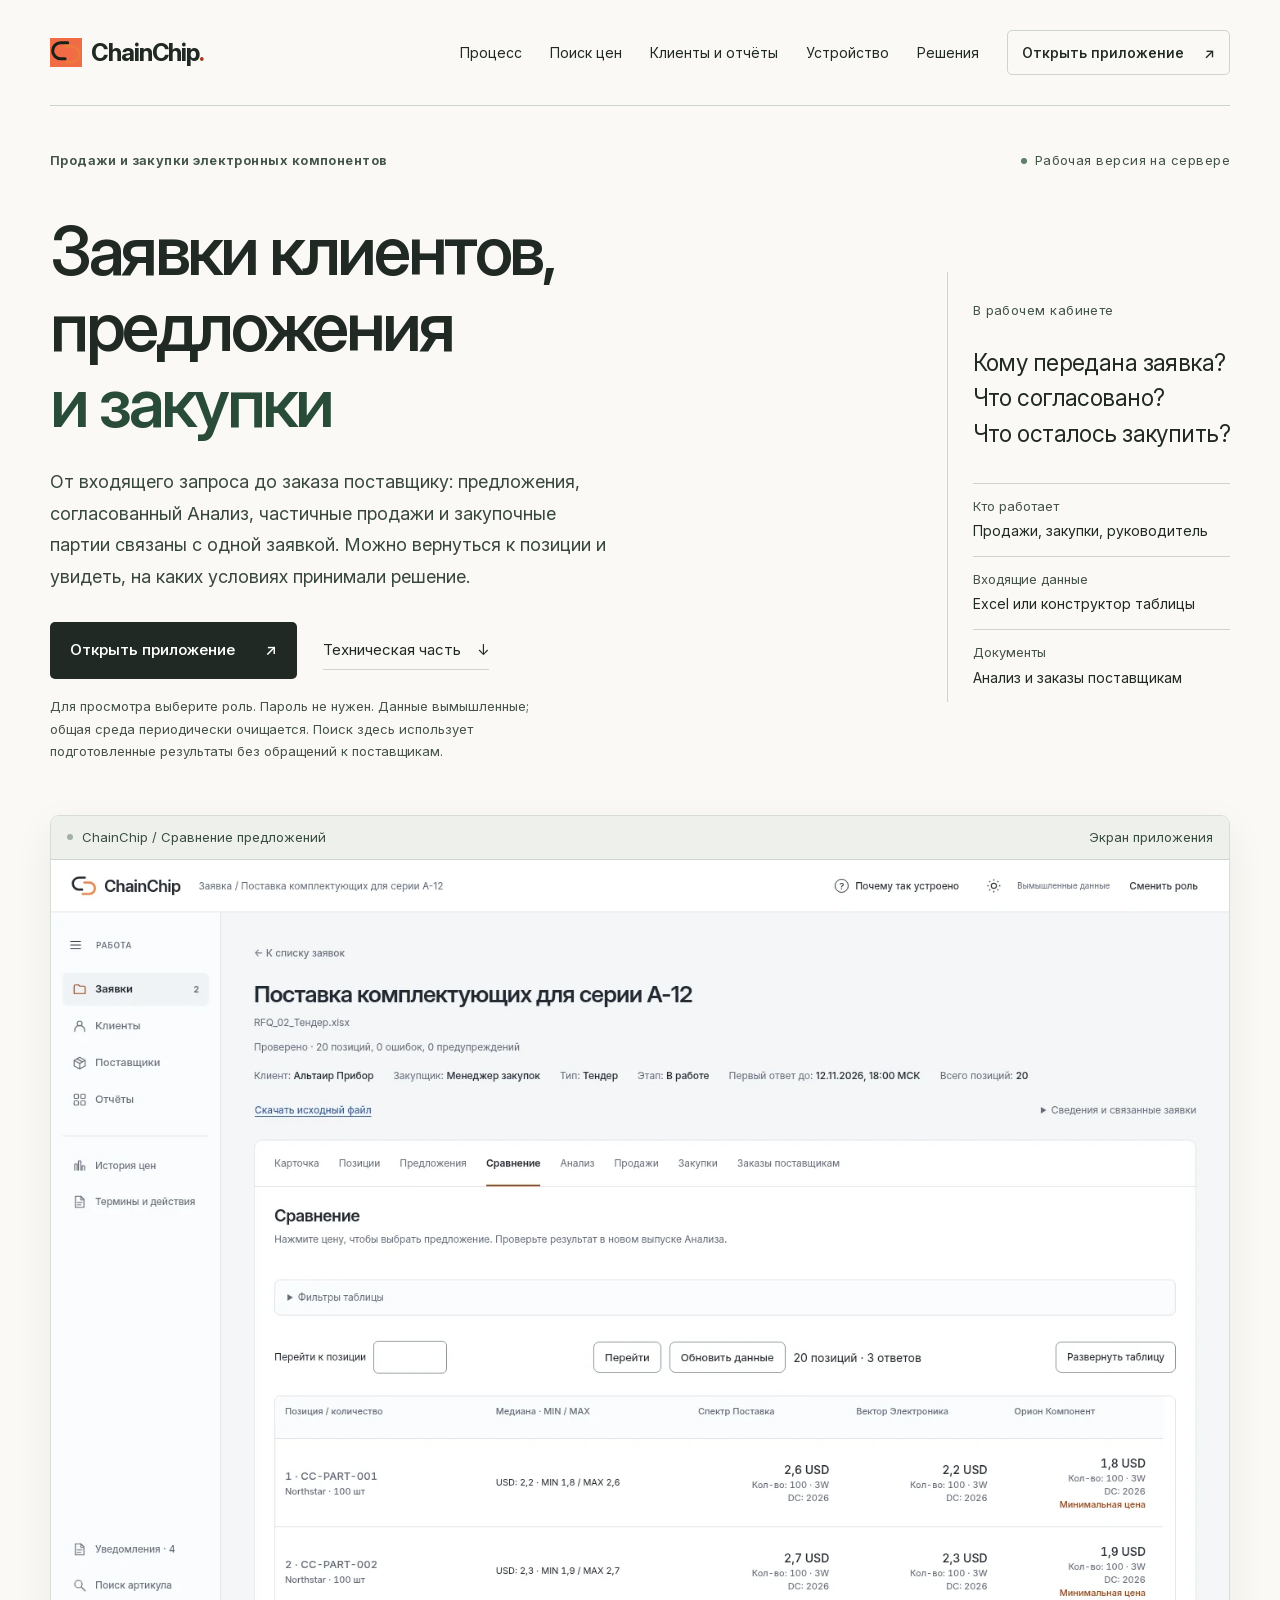
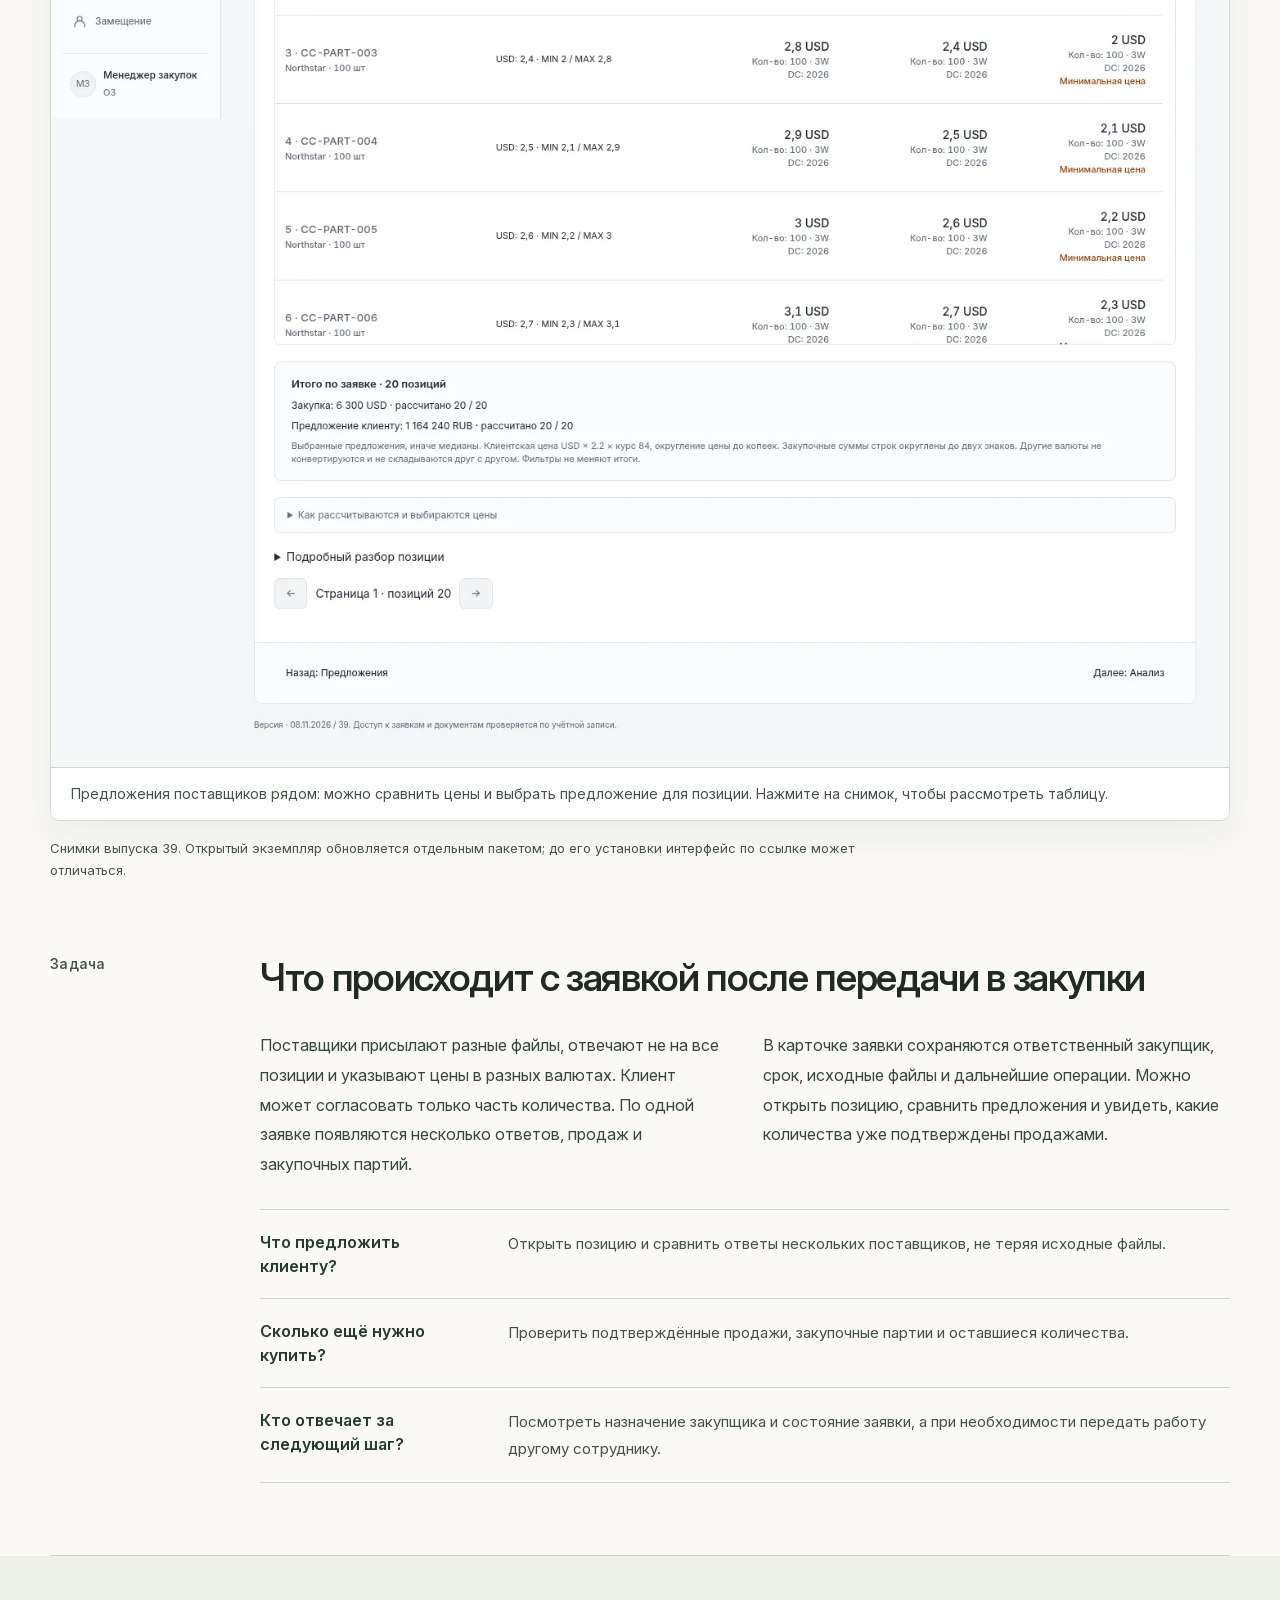
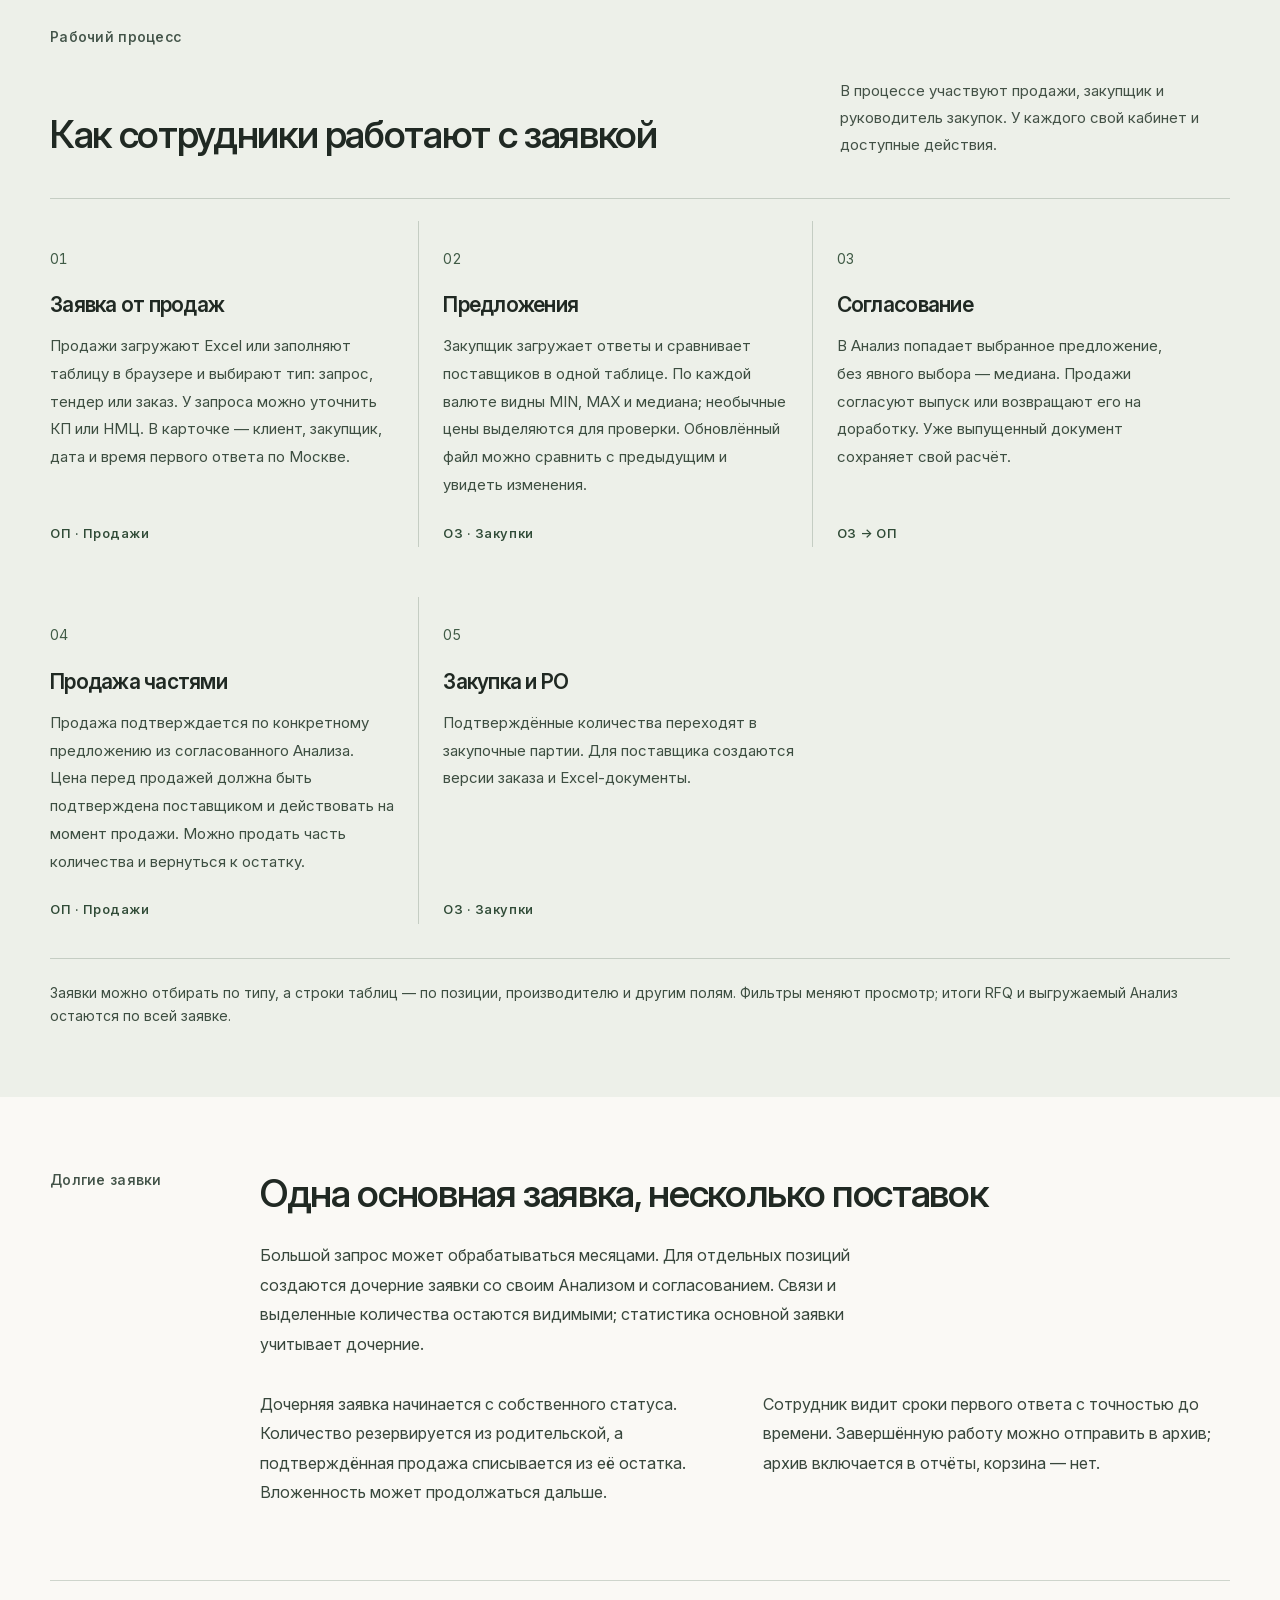
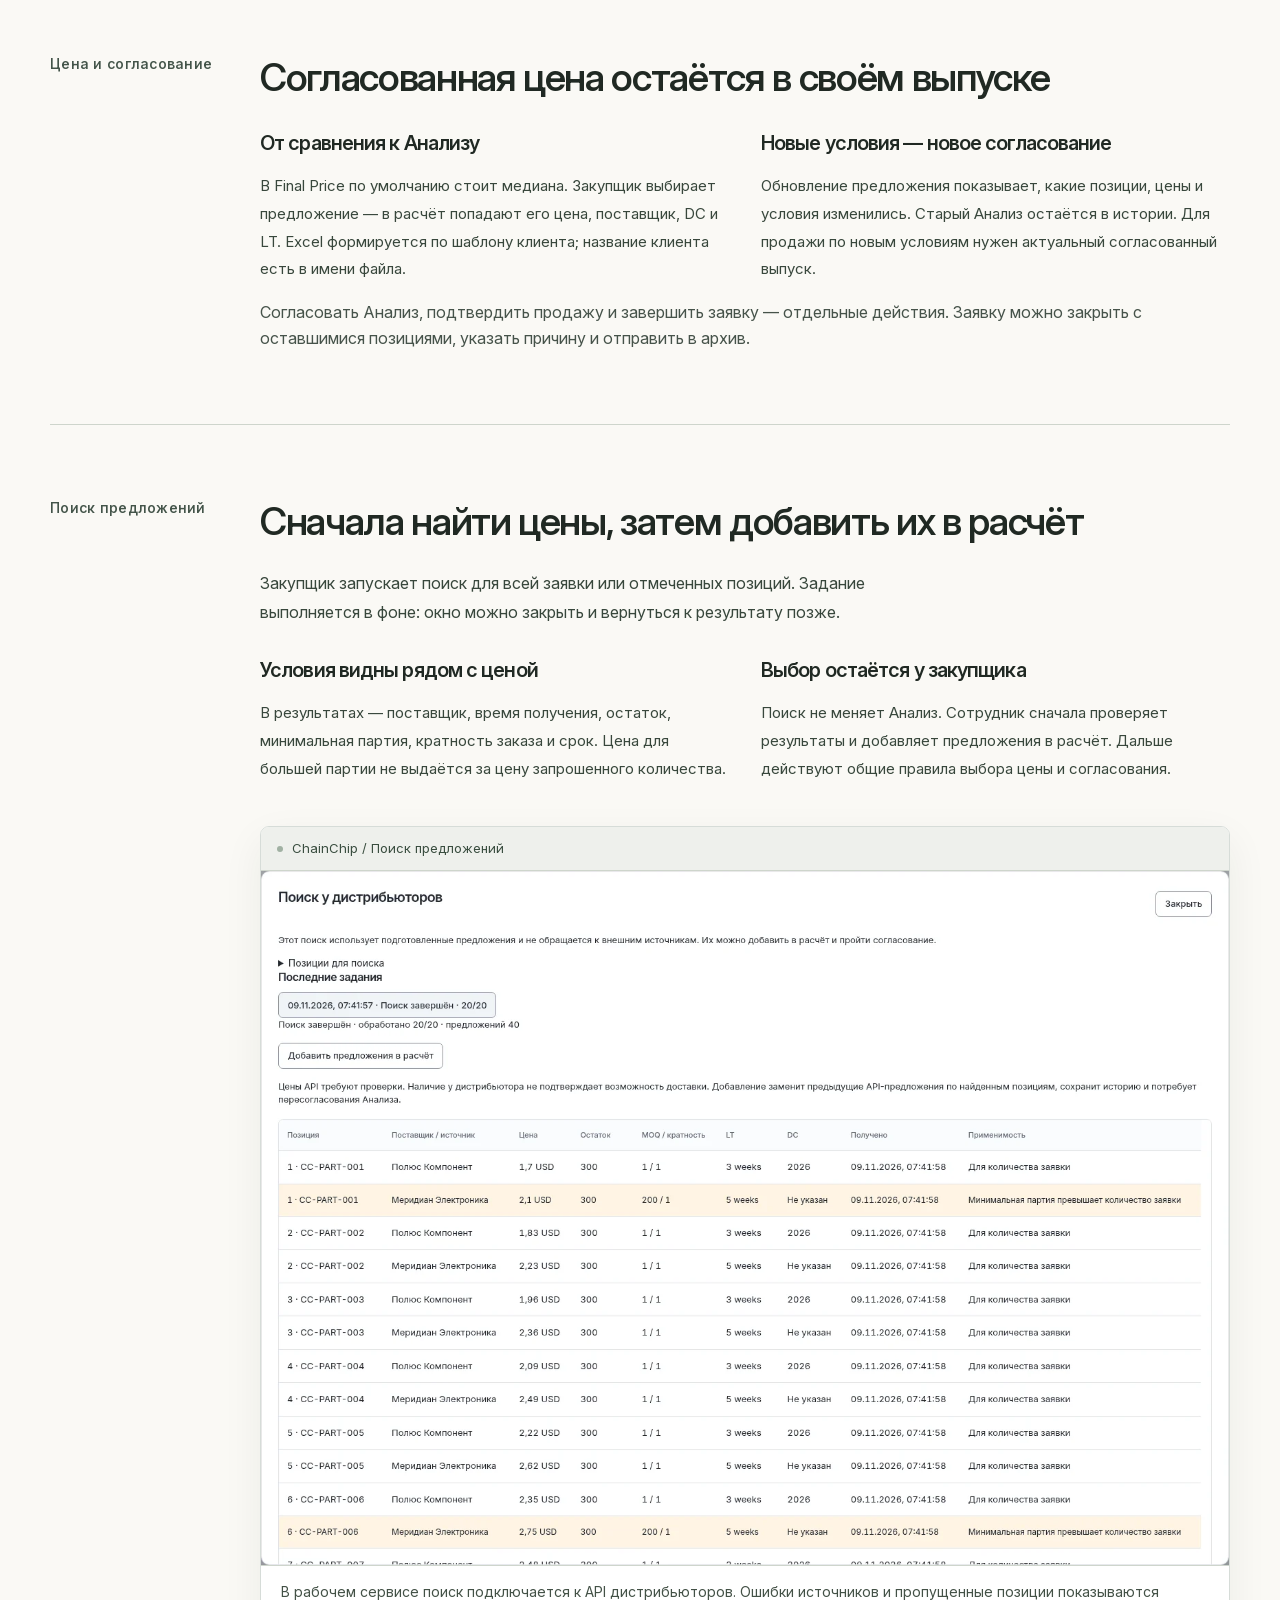
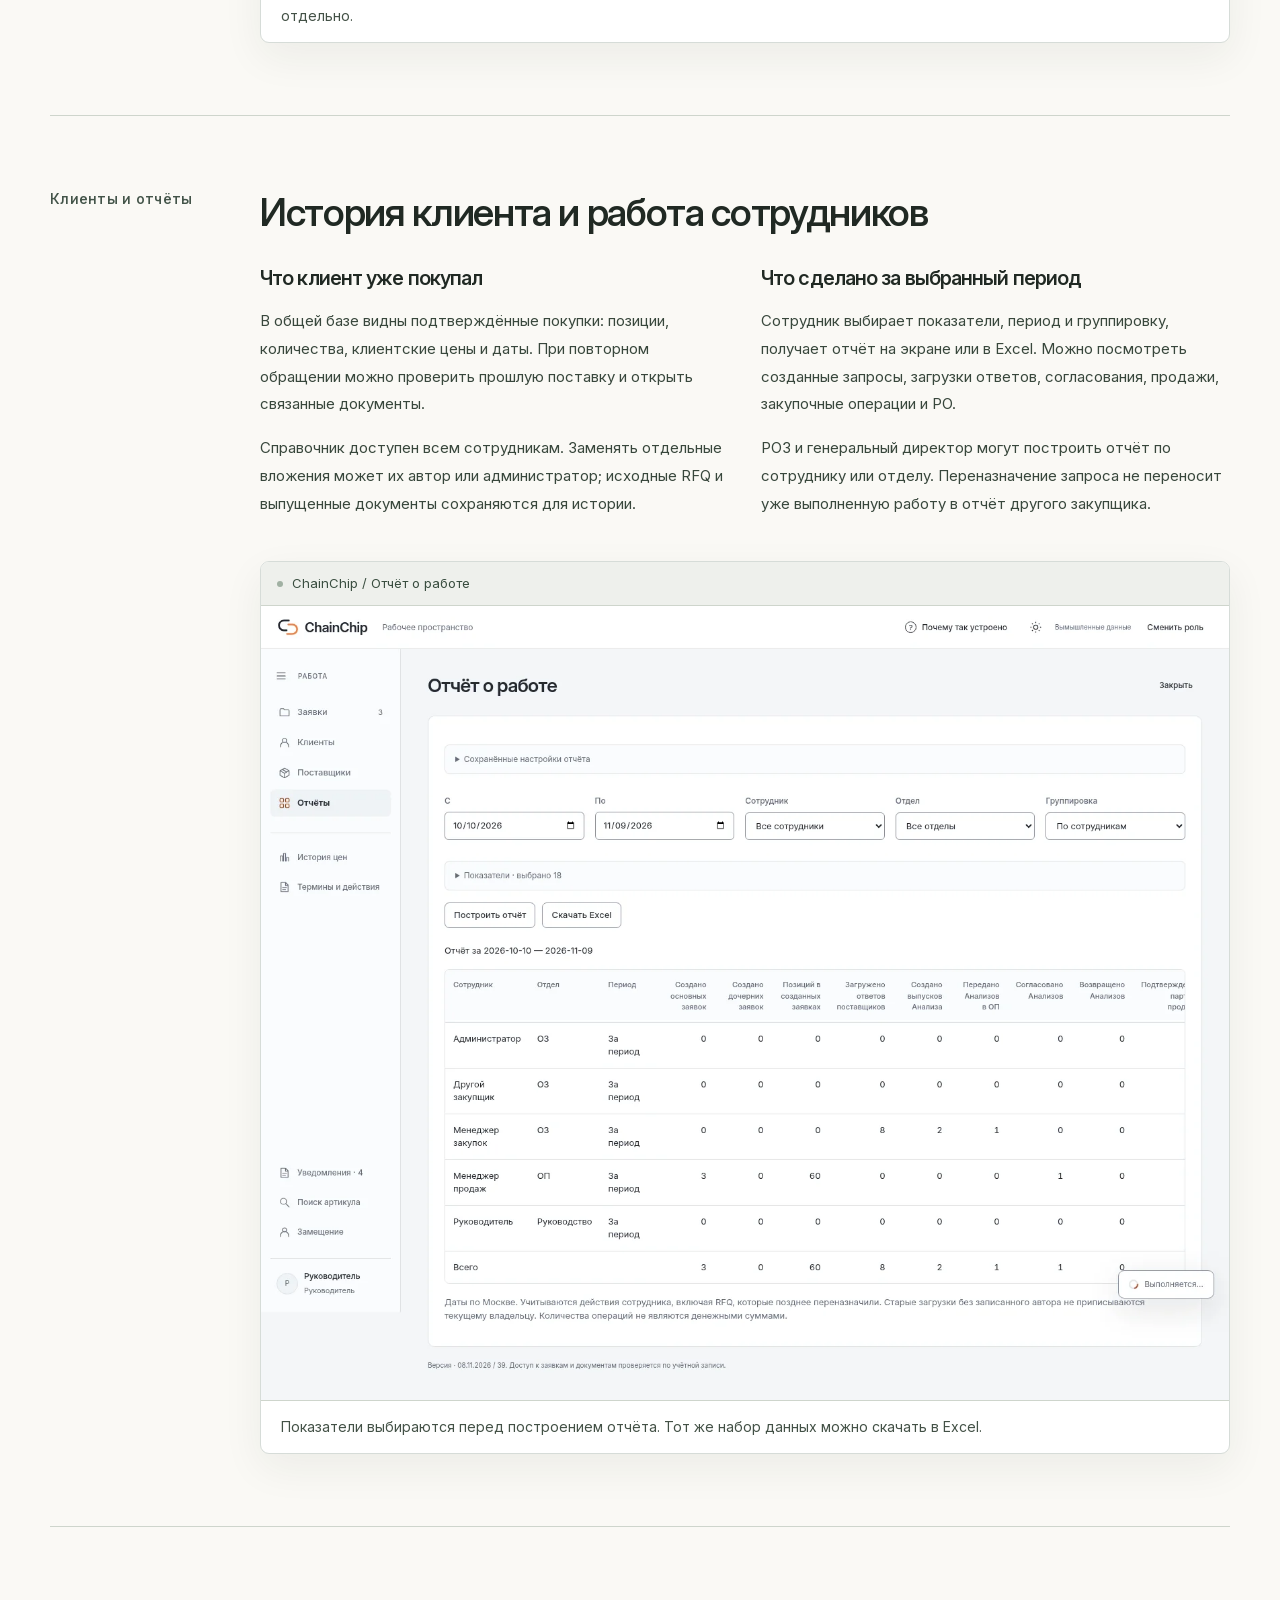
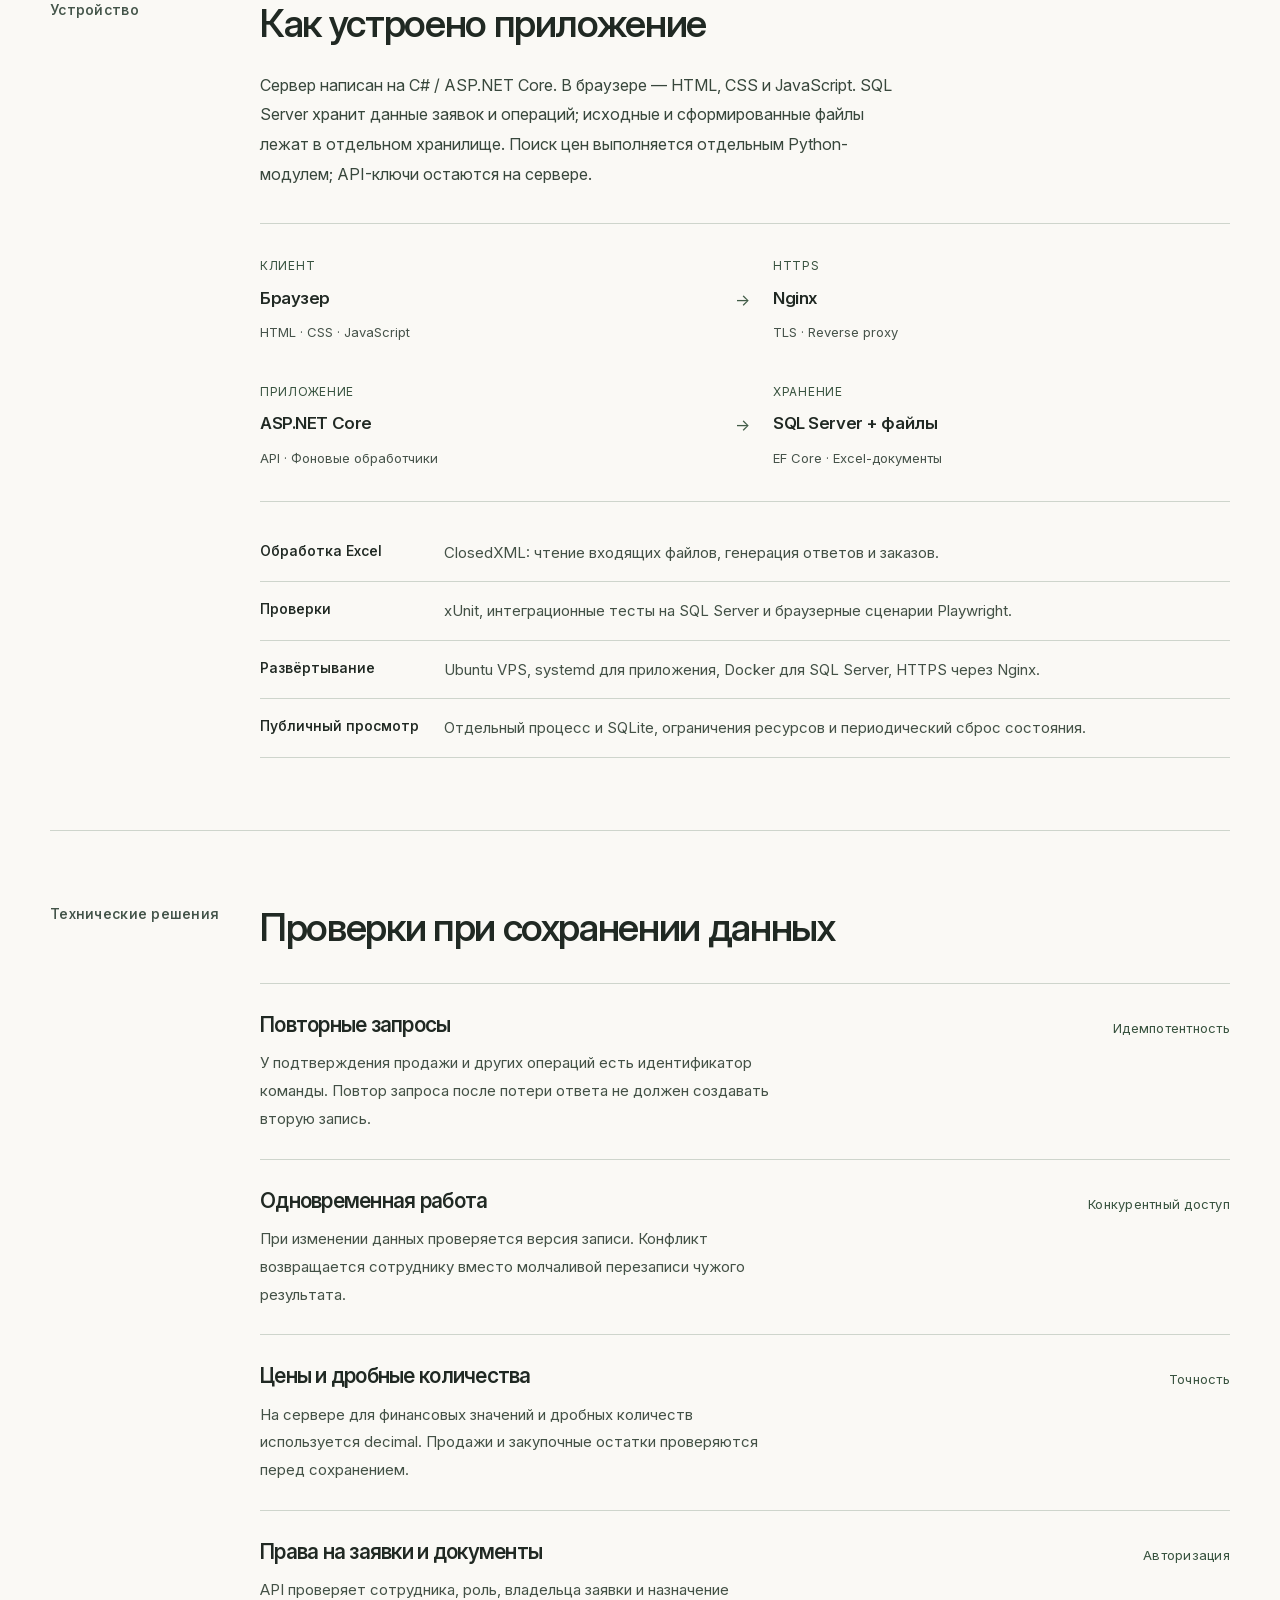
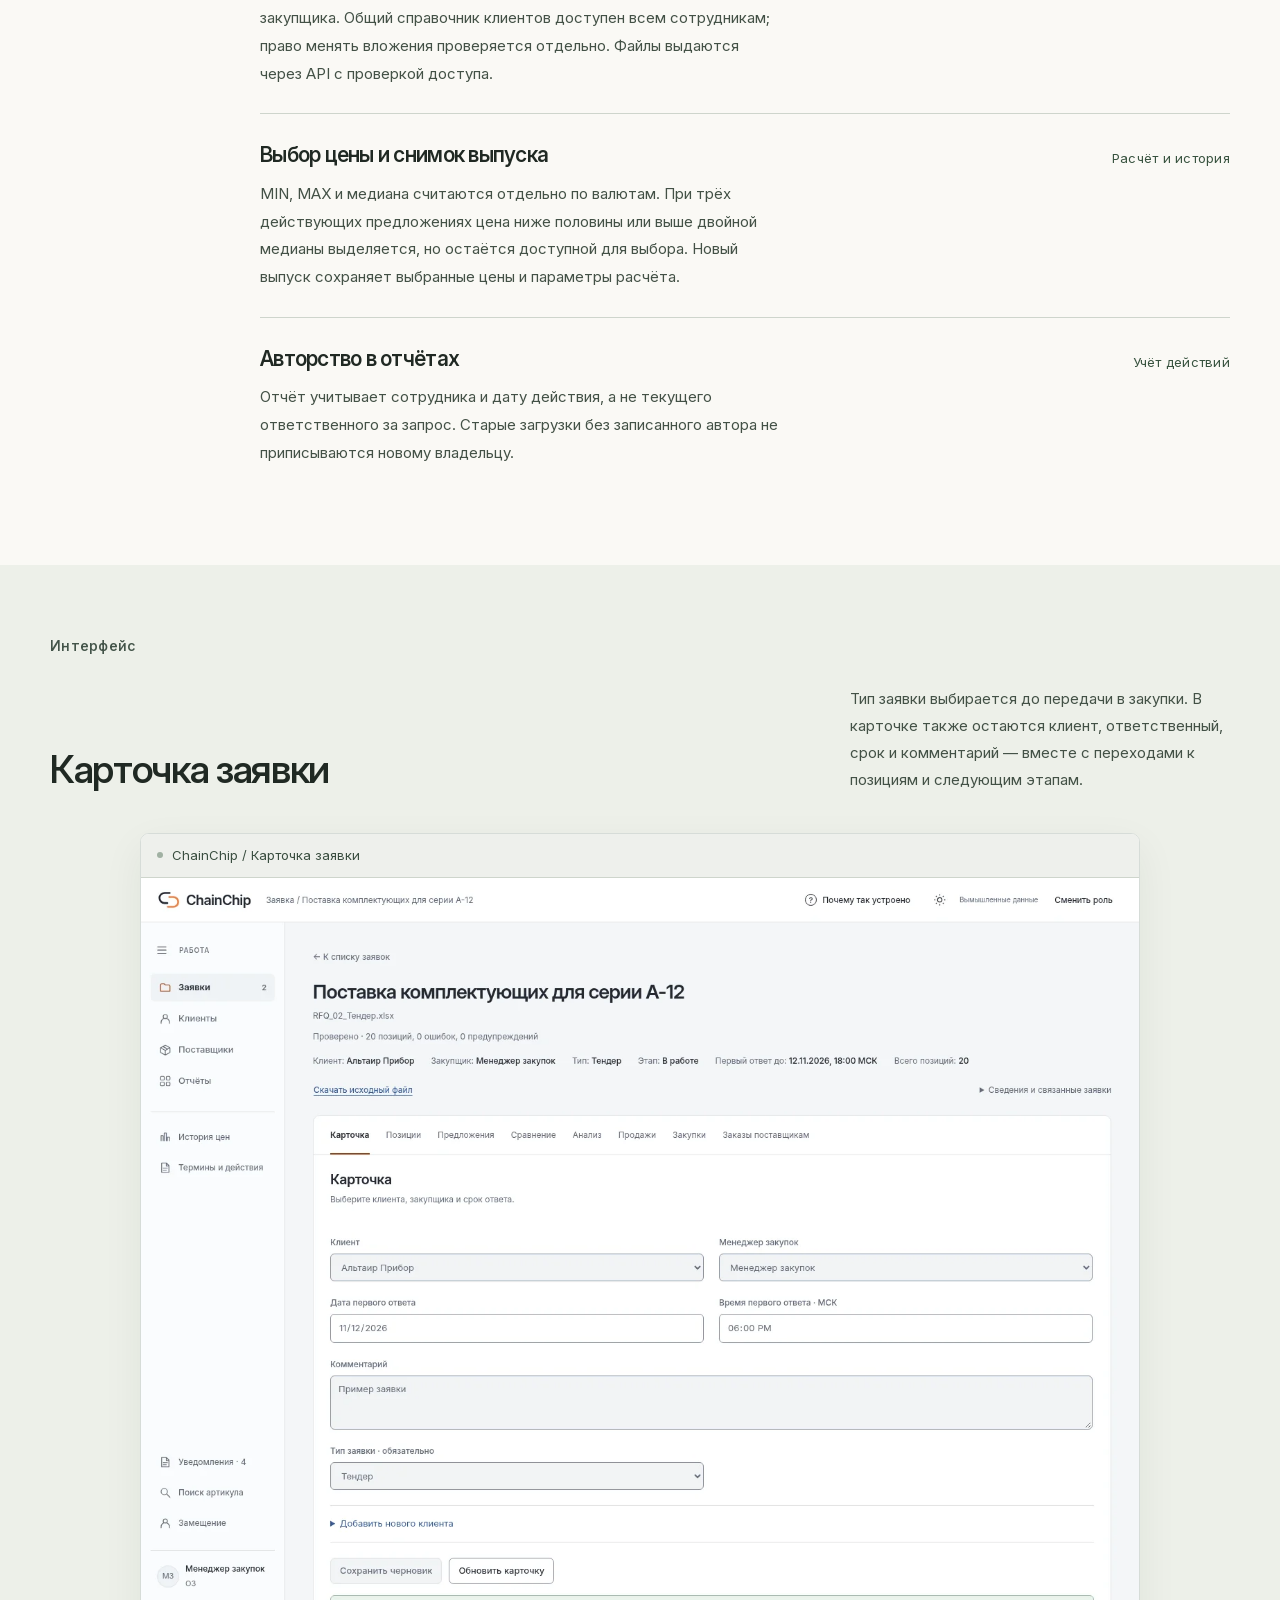
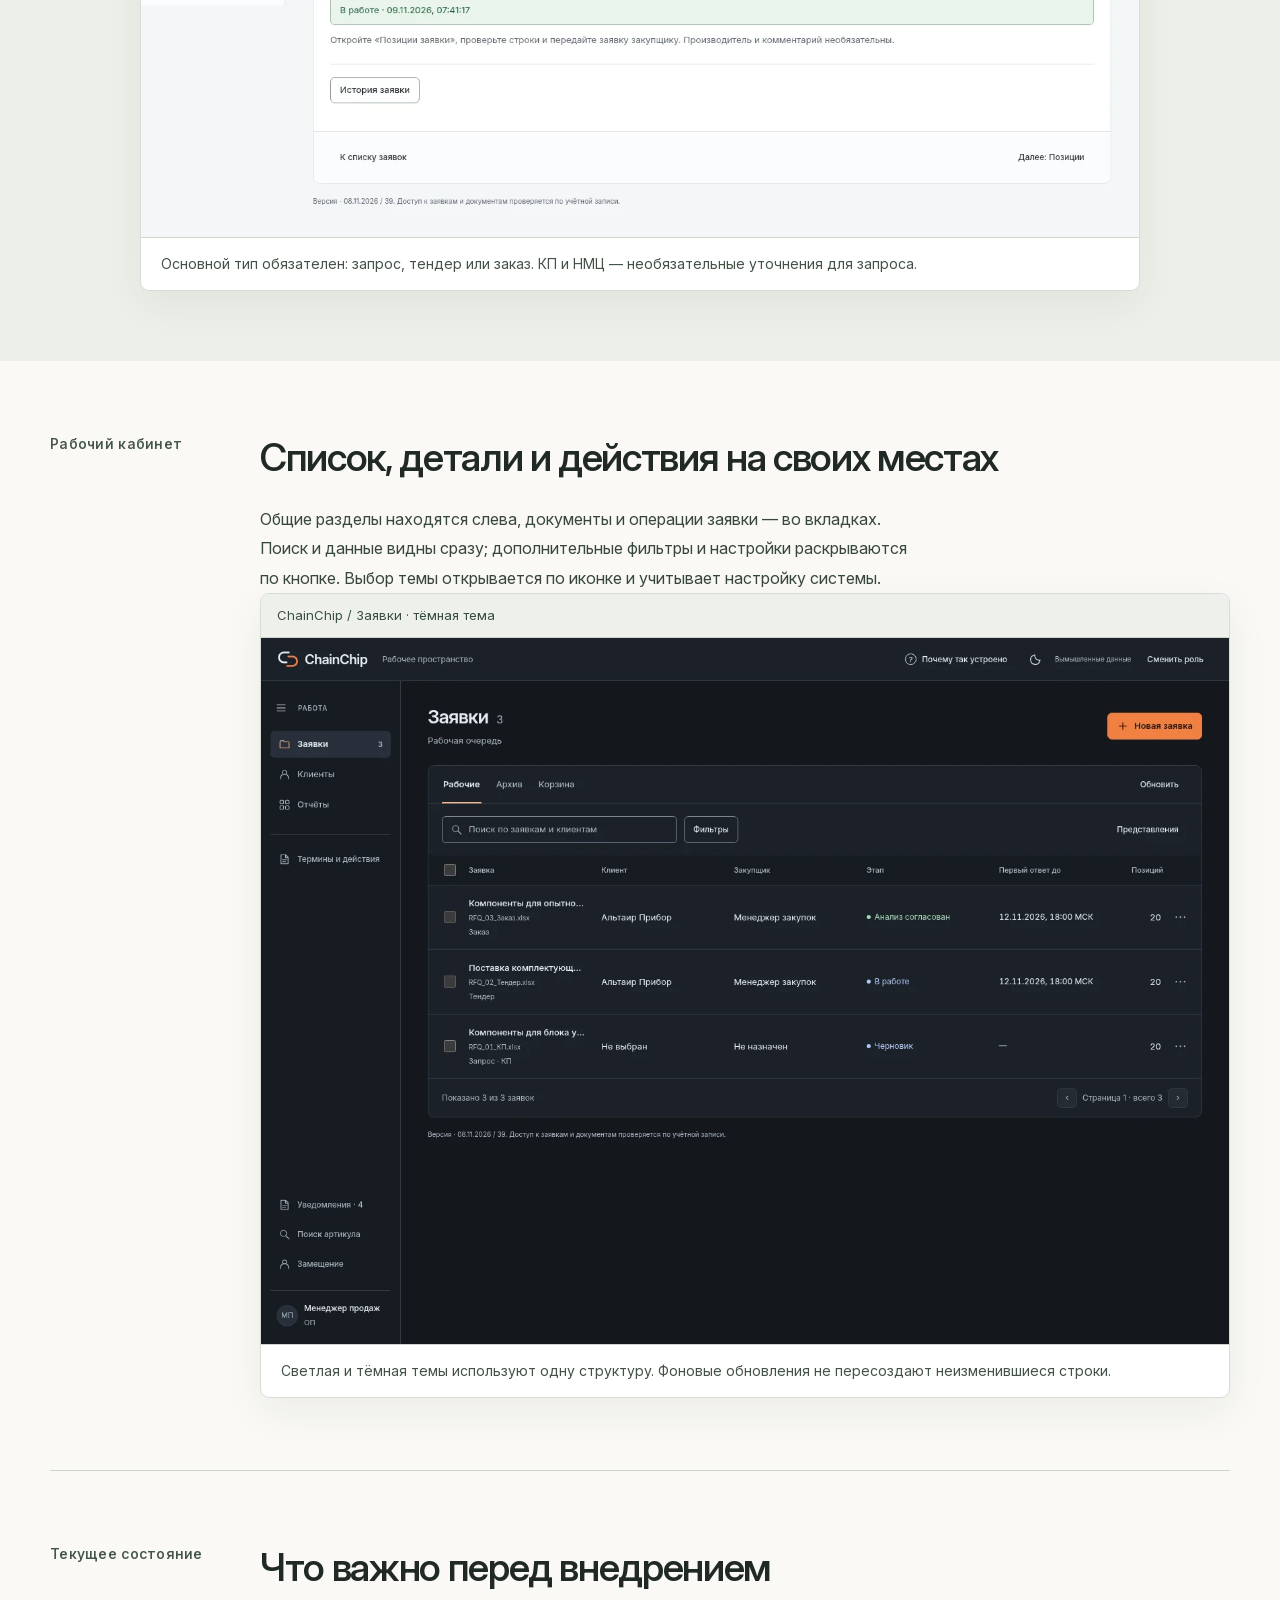
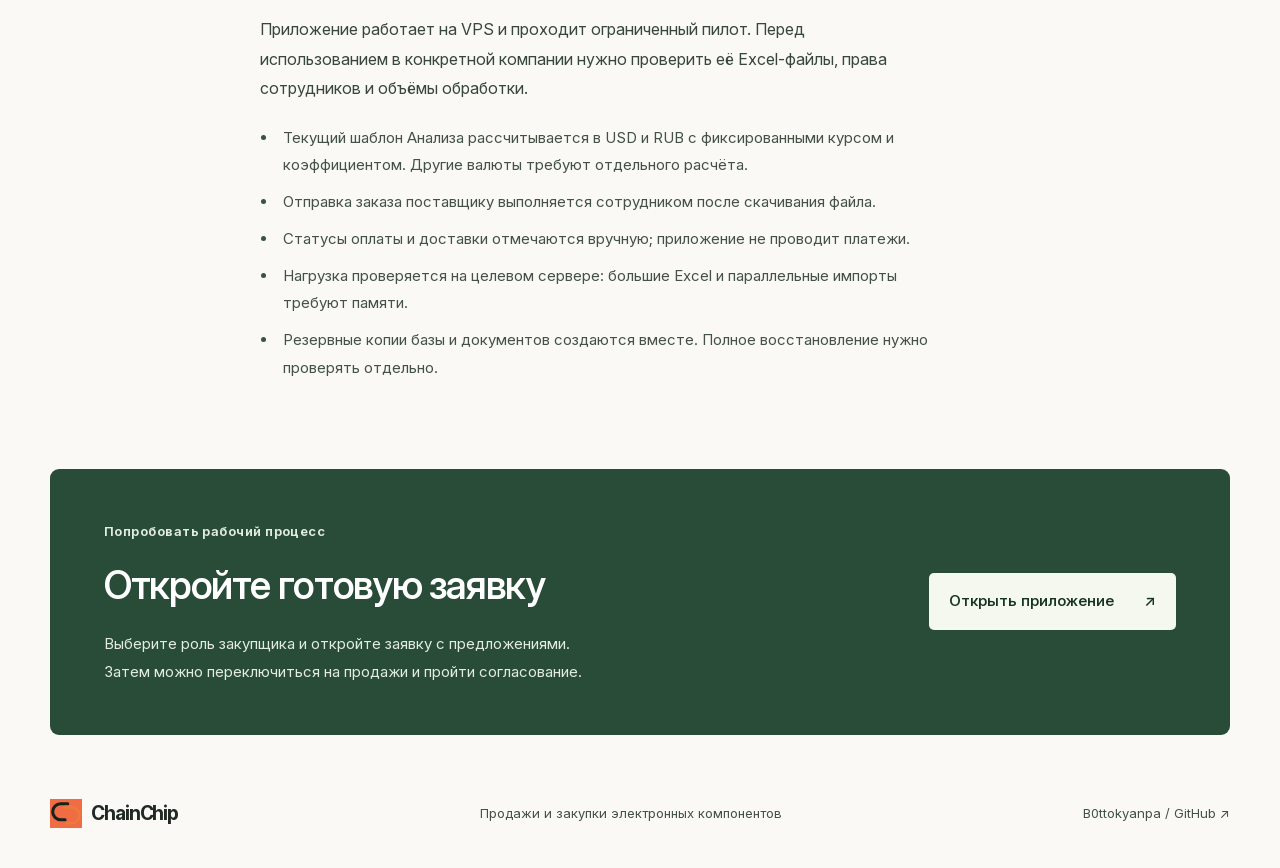
==== commit ad3de2d8: "Update ChainChip presentation with current interface and concrete procurement workflows" ====
--- a/index.html
+++ b/index.html
@@ -32,13 +32,13 @@
       type="font/woff2"
       crossorigin
     />
-    <link rel="stylesheet" href="styles.css?v=20261106-33" />
+    <link rel="stylesheet" href="styles.css?v=20261109-39" />
   </head>
   <body>
     <a class="skip" href="#main">К содержанию</a>
     <header class="header wrap">
       <a class="brand" href="#" aria-label="ChainChip, начало страницы"
-        ><span class="brand-mark" aria-hidden="true">↗</span>ChainChip<span
+        ><svg class="brand-mark" viewBox="0 0 36 32" aria-hidden="true"><path d="M20 5H12a9 9 0 0 0 0 18h5"/><path d="M16 9h8a9 9 0 0 1 0 18h-5" class="brand-contact"/></svg>ChainChip<span
           class="brand-dot"
           >.</span
         ></a
@@ -69,10 +69,10 @@
               Заявки клиентов,<br />предложения<br /><span>и закупки</span>
             </h1>
             <p class="lead">
-              Когда заявка от продаж проходит через продажи и закупки, нужно
-              сохранить договорённости по каждой позиции. В ChainChip рядом с
-              заявкой находятся предложения поставщиков, согласованный Анализ,
-              проданные количества и заказы.
+              От входящего запроса до заказа поставщику: предложения,
+              согласованный Анализ, частичные продажи и закупочные партии
+              связаны с одной заявкой. Можно вернуться к позиции и увидеть,
+              на каких условиях принимали решение.
             </p>
             <div class="hero-actions">
               <a
@@ -103,11 +103,11 @@
               </div>
               <div>
                 <dt>Входящие данные</dt>
-                <dd>RFQ и ответы поставщиков в Excel</dd>
+                <dd>Excel или конструктор таблицы</dd>
               </div>
               <div>
                 <dt>Документы</dt>
-                <dd>Ответ клиенту и заказы PO</dd>
+                <dd>Анализ и заказы поставщикам</dd>
               </div>
             </dl>
           </div>
@@ -119,14 +119,14 @@
             ><span class="shot-meta">Экран приложения</span>
           </div>
           <a
-            href="assets/comparison.webp?v=20261106-33"
+            href="assets/comparison.webp?v=20261109-39"
             target="_blank"
             rel="noopener noreferrer"
             aria-label="Открыть скриншот сравнения предложений в полном размере"
             ><img
-              src="assets/comparison.webp?v=20261106-33"
-              width="1066"
-              height="897"
+              src="assets/comparison.webp?v=20261109-39"
+              width="1440"
+              height="1843"
               alt="Широкая таблица предложений: поставщики по колонкам, позиции по строкам, медиана, MIN и MAX, выбор цены для Анализа."
               fetchpriority="high"
           /></a>
@@ -135,7 +135,7 @@
             предложение для позиции. Нажмите на снимок, чтобы рассмотреть таблицу.
           </figcaption>
         </figure>
-        <p class="release-note">На странице — актуальный интерфейс и возможности рабочего сервиса. Обновление открытого экземпляра устанавливается отдельно.</p>
+        <p class="release-note">Снимки выпуска 39. Открытый экземпляр обновляется отдельным пакетом; до его установки интерфейс по ссылке может отличаться.</p>
       </section>
       <section class="context wrap section" aria-labelledby="context-title">
         <div class="section-label"><span>Задача</span></div>
@@ -201,9 +201,9 @@
               <span class="step-number">01</span>
               <h3>Заявка от продаж</h3>
               <p>
-                Продажи загружают Excel и выбирают тип: запрос, тендер или заказ.
+                Продажи загружают Excel или заполняют таблицу в браузере и выбирают тип: запрос, тендер или заказ.
                 У запроса можно уточнить КП или НМЦ. В карточке — клиент,
-                закупщик и срок ответа.
+                закупщик, дата и время первого ответа по Москве.
               </p>
               <span class="step-owner">ОП · Продажи</span>
             </li>
@@ -231,7 +231,7 @@
               <span class="step-number">04</span>
               <h3>Продажа частями</h3>
               <p>
-                Продажа подтверждается по конкретному предложению из согласованного Анализа. Цена и условия сохраняются; можно продать часть количества и вернуться к остатку.
+                Продажа подтверждается по конкретному предложению из согласованного Анализа. Цена перед продажей должна быть подтверждена поставщиком и действовать на момент продажи. Можно продать часть количества и вернуться к остатку.
               </p>
               <span class="step-owner">ОП · Продажи</span>
             </li>
@@ -252,6 +252,7 @@
           </p>
         </div>
       </section>
+      <section id="branches" class="wrap section" aria-labelledby="branches-title"><div class="section-label"><span>Долгие заявки</span></div><div class="section-content"><h2 id="branches-title">Одна основная заявка, несколько поставок</h2><p class="section-intro">Большой запрос может обрабатываться месяцами. Для отдельных позиций создаются дочерние заявки со своим Анализом и согласованием. Связи и выделенные количества остаются видимыми; статистика основной заявки учитывает дочерние.</p><div class="prose-columns"><p>Дочерняя заявка начинается с собственного статуса. Количество резервируется из родительской, а подтверждённая продажа списывается из её остатка. Вложенность может продолжаться дальше.</p><p>Сотрудник видит сроки первого ответа с точностью до времени. Завершённую работу можно отправить в архив; архив включается в отчёты, корзина — нет.</p></div></div></section>
       <section id="analysis" class="wrap section" aria-labelledby="analysis-title">
         <div class="section-label"><span>Цена и согласование</span></div>
         <div class="section-content">
@@ -273,7 +274,7 @@
             <article><h3>Выбор остаётся у закупщика</h3><p>Поиск не меняет Анализ. Сотрудник сначала проверяет результаты и добавляет предложения в расчёт. Дальше действуют общие правила выбора цены и согласования.</p></article>
           </div>
           <figure class="product-shot report-shot"><div class="shot-bar"><span class="shot-dot" aria-hidden="true"></span><span>ChainChip / Поиск предложений</span></div>
-            <a href="assets/search.webp?v=20261106-33" target="_blank" rel="noopener noreferrer" aria-label="Открыть экран поиска предложений"><img src="assets/search.webp?v=20261106-33" width="1120" height="946" loading="lazy" alt="Результаты поиска: поставщик, цена, остаток, MOQ, срок, дата получения и кнопка добавления в расчёт." /></a>
+            <a href="assets/search.webp?v=20261109-39" target="_blank" rel="noopener noreferrer" aria-label="Открыть экран поиска предложений"><img src="assets/search.webp?v=20261109-39" width="1408" height="1010" loading="lazy" alt="Результаты поиска: поставщик, цена, остаток, MOQ, срок, дата получения и кнопка добавления в расчёт." /></a>
             <figcaption>В рабочем сервисе поиск подключается к API дистрибьюторов. Ошибки источников и пропущенные позиции показываются отдельно.</figcaption>
           </figure>
         </div>
@@ -304,9 +305,9 @@
           </div>
           <figure class="product-shot report-shot">
             <div class="shot-bar"><span class="shot-dot" aria-hidden="true"></span><span>ChainChip / Отчёт о работе</span></div>
-            <a href="assets/reports.webp?v=20261106-33" target="_blank" rel="noopener noreferrer"
-              aria-label="Открыть скриншот отчёта о работе в полном размере"><img src="assets/reports.webp?v=20261106-33"
-              width="1200" height="846" loading="lazy" alt="Результат отчёта по отделам: выбранные показатели в таблице, период и кнопка скачивания Excel." /></a>
+            <a href="assets/reports.webp?v=20261109-39" target="_blank" rel="noopener noreferrer"
+              aria-label="Открыть скриншот отчёта о работе в полном размере"><img src="assets/reports.webp?v=20261109-39"
+              width="1440" height="1181" loading="lazy" alt="Результат отчёта по отделам: выбранные показатели в таблице, период и кнопка скачивания Excel." /></a>
             <figcaption>Показатели выбираются перед построением отчёта. Тот же набор данных можно скачать в Excel.</figcaption>
           </figure>
         </div>
@@ -454,7 +455,7 @@
         <div class="wrap">
           <div class="section-label"><span>Интерфейс</span></div>
           <div class="section-heading">
-            <h2 id="screens-title">Карточка запроса</h2>
+            <h2 id="screens-title">Карточка заявки</h2>
             <p>
               Тип заявки выбирается до передачи в закупки. В карточке также
               остаются клиент, ответственный, срок и комментарий — вместе
@@ -464,18 +465,18 @@
           <figure class="product-shot secondary-shot">
             <div class="shot-bar">
               <span class="shot-dot" aria-hidden="true"></span
-              ><span>ChainChip / Карточка запроса</span>
+              ><span>ChainChip / Карточка заявки</span>
             </div>
             <a
-              href="assets/request.webp?v=20261106-33"
+              href="assets/request.webp?v=20261109-39"
               target="_blank"
               rel="noopener noreferrer"
               aria-label="Открыть скриншот карточки запроса в полном размере"
               ><img
-                src="assets/request.webp?v=20261106-33"
+                src="assets/request.webp?v=20261109-39"
                 alt="Карточка тендера с выбором типа заявки, клиентом, закупщиком, сроком и комментарием."
                 width="1440"
-                height="1050"
+                height="1384"
                 loading="lazy"
             /></a>
             <figcaption>
@@ -485,6 +486,7 @@
           </figure>
         </div>
       </section>
+      <section id="workspace" class="wrap section" aria-labelledby="workspace-title"><div class="section-label"><span>Рабочий кабинет</span></div><div class="section-content"><h2 id="workspace-title">Список, детали и действия на своих местах</h2><p class="section-intro">Общие разделы находятся слева, документы и операции заявки — во вкладках. Поиск и данные видны сразу; дополнительные фильтры и настройки раскрываются по кнопке. Выбор темы открывается по иконке и учитывает настройку системы.</p><figure class="product-shot secondary-shot"><div class="shot-bar"><span>ChainChip / Заявки · тёмная тема</span></div><a href="assets/workspace.webp?v=20261109-39" target="_blank" rel="noopener noreferrer" aria-label="Открыть список заявок в тёмной теме"><img src="assets/workspace.webp?v=20261109-39" width="1440" height="1050" loading="lazy" alt="Список заявок: постоянные разделы слева, поиск, фильтры, типы, этапы и срок ответа."/></a><figcaption>Светлая и тёмная темы используют одну структуру. Фоновые обновления не пересоздают неизменившиеся строки.</figcaption></figure></div></section>
       <section
         class="boundaries wrap section"
         aria-labelledby="boundaries-title"
@@ -524,7 +526,7 @@
       <section class="closing wrap" aria-labelledby="closing-title">
         <div>
           <span class="eyebrow">Попробовать рабочий процесс</span>
-          <h2 id="closing-title">Откройте готовый запрос</h2>
+          <h2 id="closing-title">Откройте готовую заявку</h2>
           <p>
             Выберите роль закупщика и откройте заявку с предложениями.<br />Затем
             можно переключиться на продажи и пройти согласование.
@@ -540,7 +542,7 @@
       </section>
     </main>
     <footer class="footer wrap">
-      <a class="brand" href="#">ChainChip<span class="brand-dot">.</span></a>
+      <a class="brand" href="#"><svg class="brand-mark" viewBox="0 0 36 32" aria-hidden="true"><path d="M20 5H12a9 9 0 0 0 0 18h5"/><path d="M16 9h8a9 9 0 0 1 0 18h-5" class="brand-contact"/></svg>ChainChip</a>
       <p>Продажи и закупки электронных компонентов</p>
       <a
         href="https://github.com/B0ttokyanpa"
--- a/styles.css
+++ b/styles.css
@@ -5,13 +5,13 @@
   font-display: swap;
 }
 :root {
-  --paper: #f6f5f1;
+  --paper: #f5f6f8;
   --white: #fff;
-  --ink: #222825;
-  --muted: #626b65;
-  --line: #d8dcd5;
-  --accent: #ef6038;
-  --green: #2f493e;
+  --ink: #232a34;
+  --muted: #626c7b;
+  --line: #dfe3e9;
+  --accent: #9c461a;
+  --green: #1c2128;
   --max: 1180px;
 }
 * {
@@ -95,17 +95,7 @@
   letter-spacing: -1.1px;
   line-height: 1;
 }
-.brand-mark {
-  display: grid;
-  place-items: center;
-  width: 32px;
-  height: 32px;
-  margin-right: 10px;
-  border-radius: 8px;
-  background: var(--accent);
-  font-size: 27px;
-  font-weight: 500;
-}
+.brand-mark {width:32px;height:29px;margin-right:9px;fill:none;stroke:currentColor;stroke-width:3.4;stroke-linecap:round}.brand-contact{stroke:#ec7a3c}
 .brand-dot {
   color: var(--accent);
 }
@@ -202,7 +192,7 @@
 }
 .button:hover {
   background: var(--green);
-  transform: translateY(-2px);
+
 }
 .text-link {
   font-size: 13px;
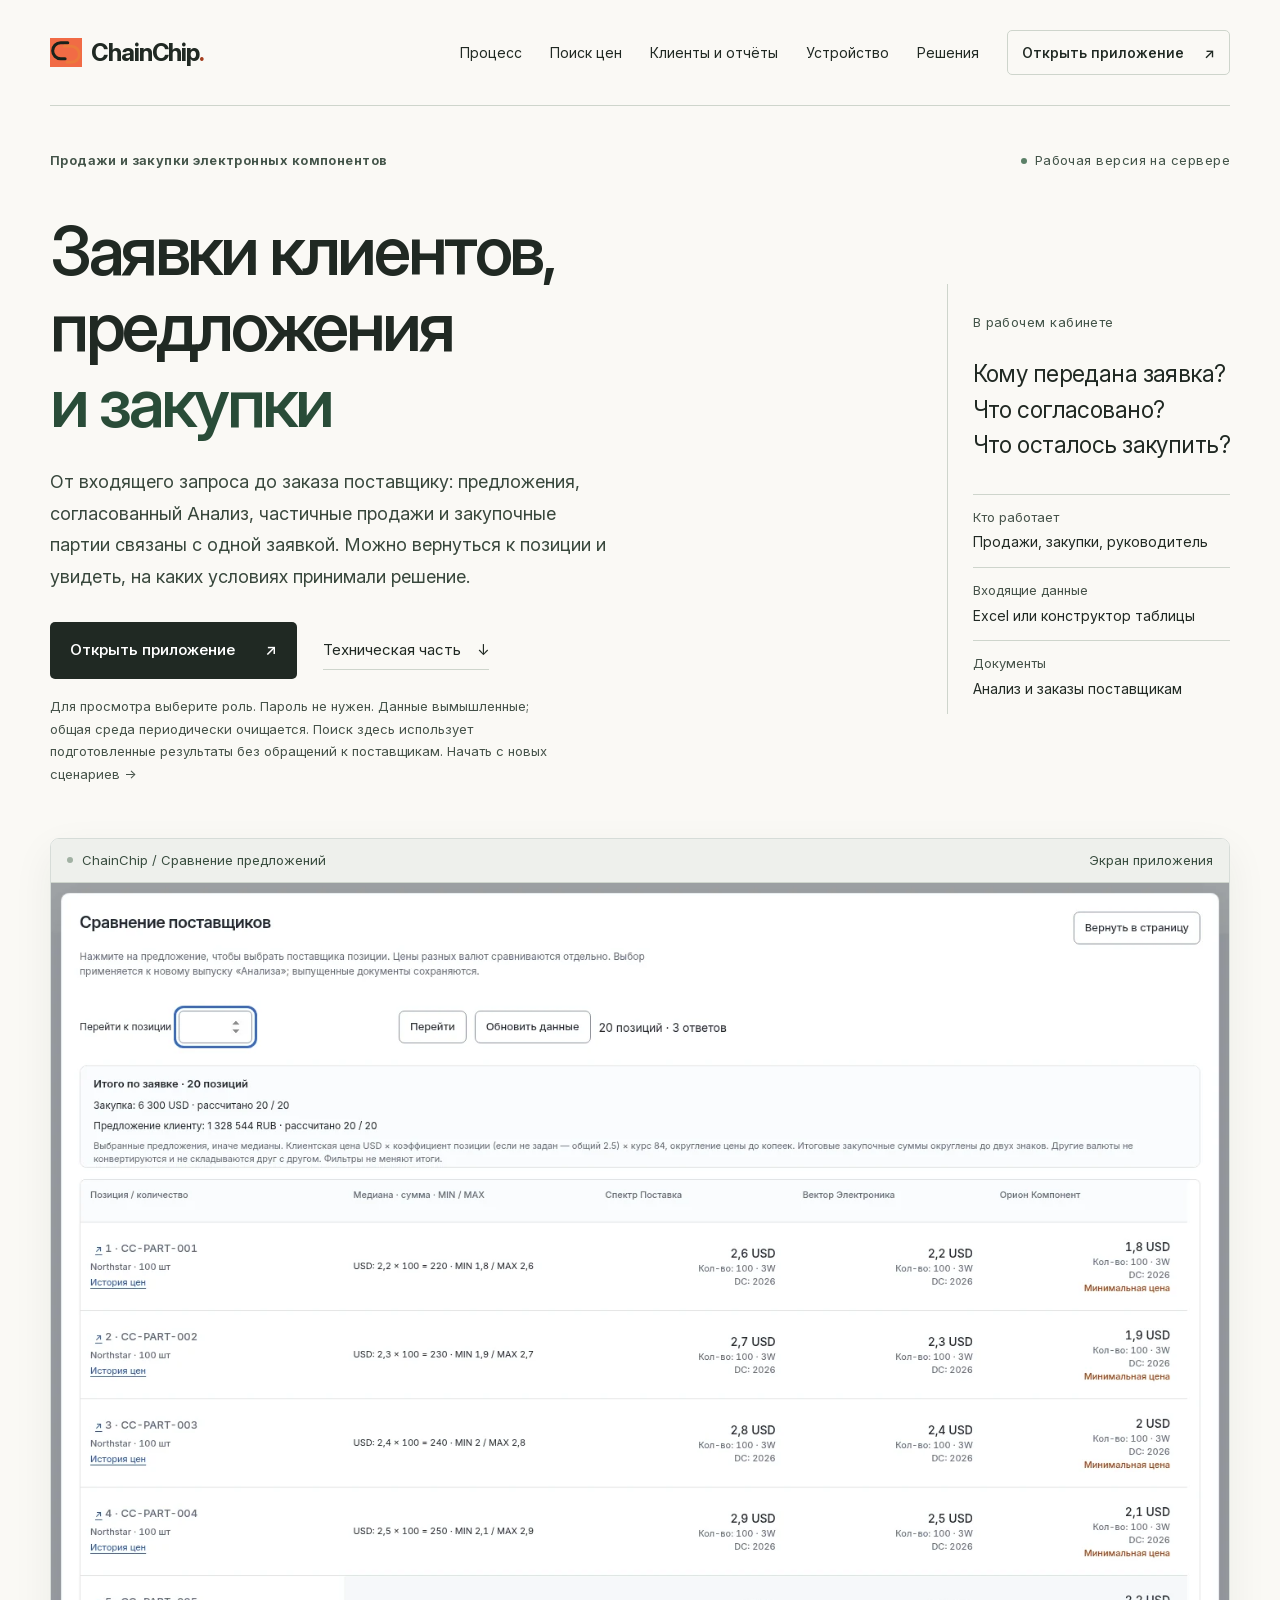
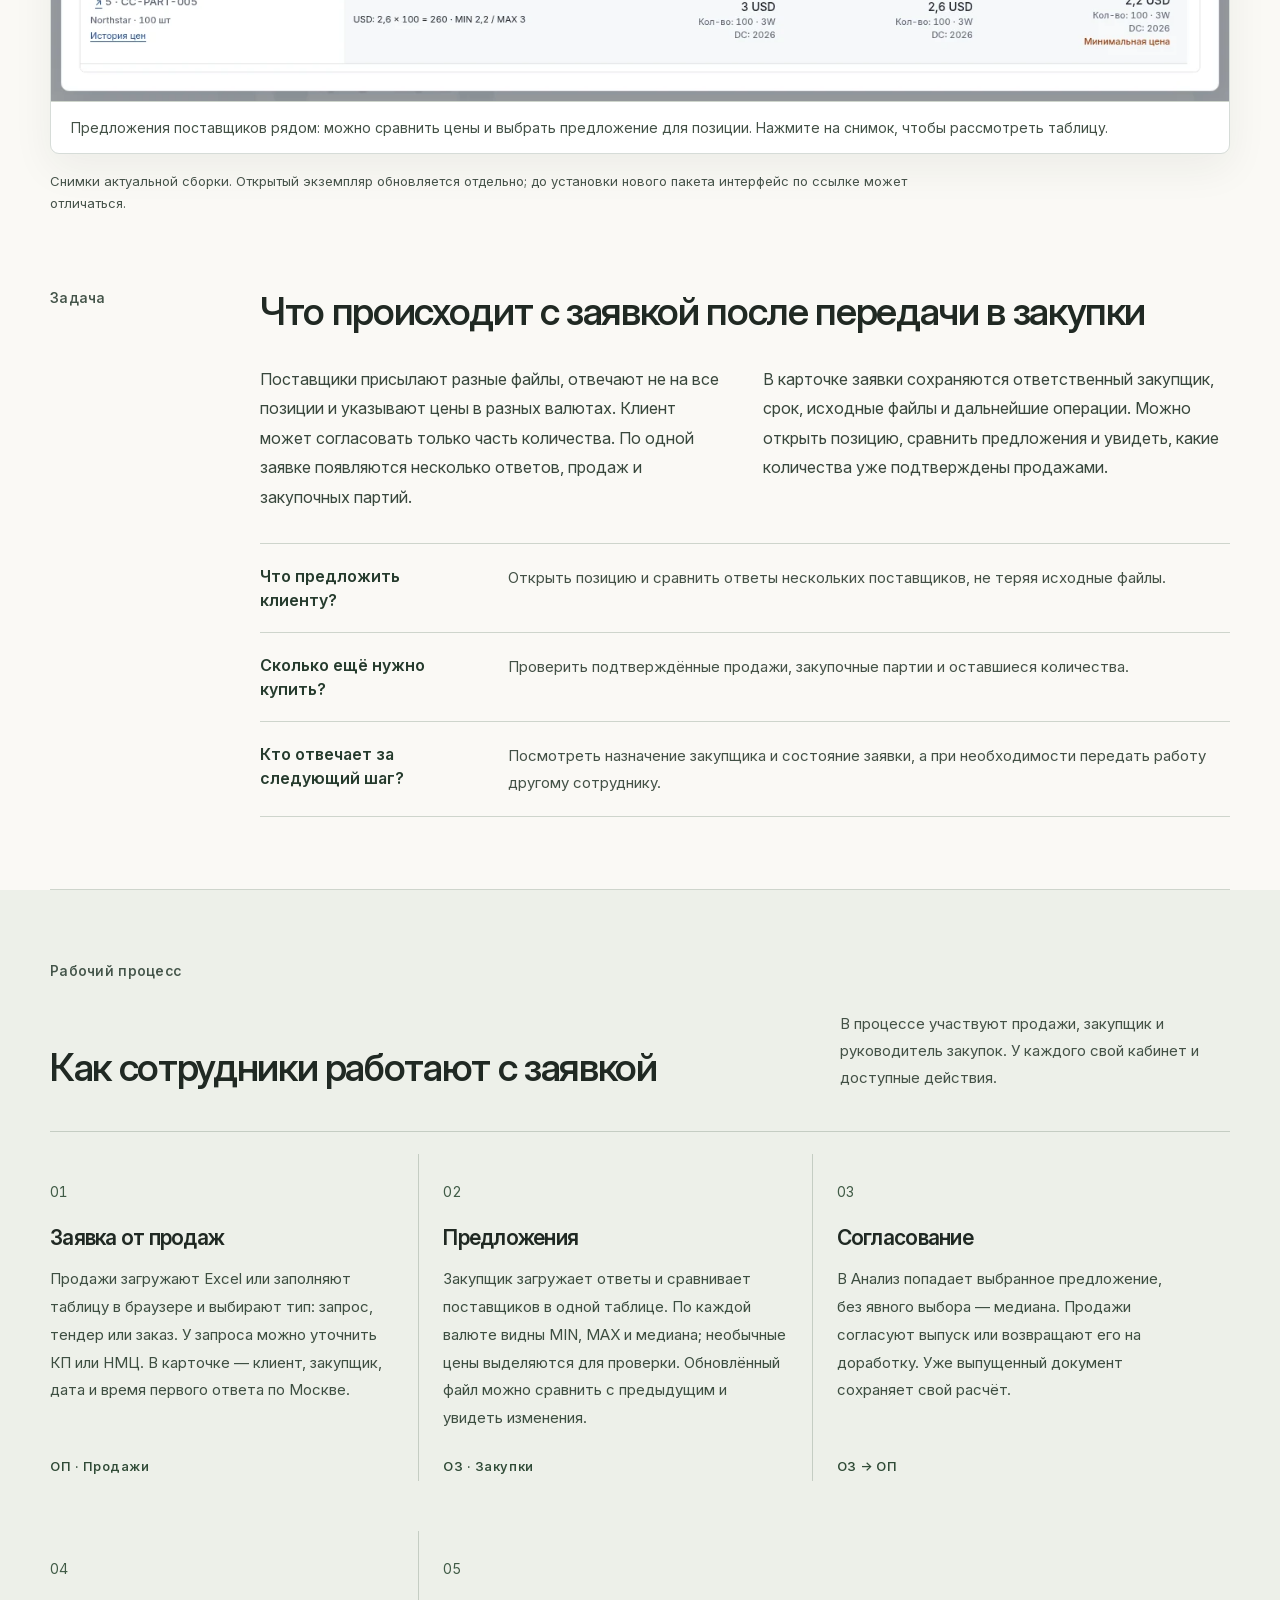
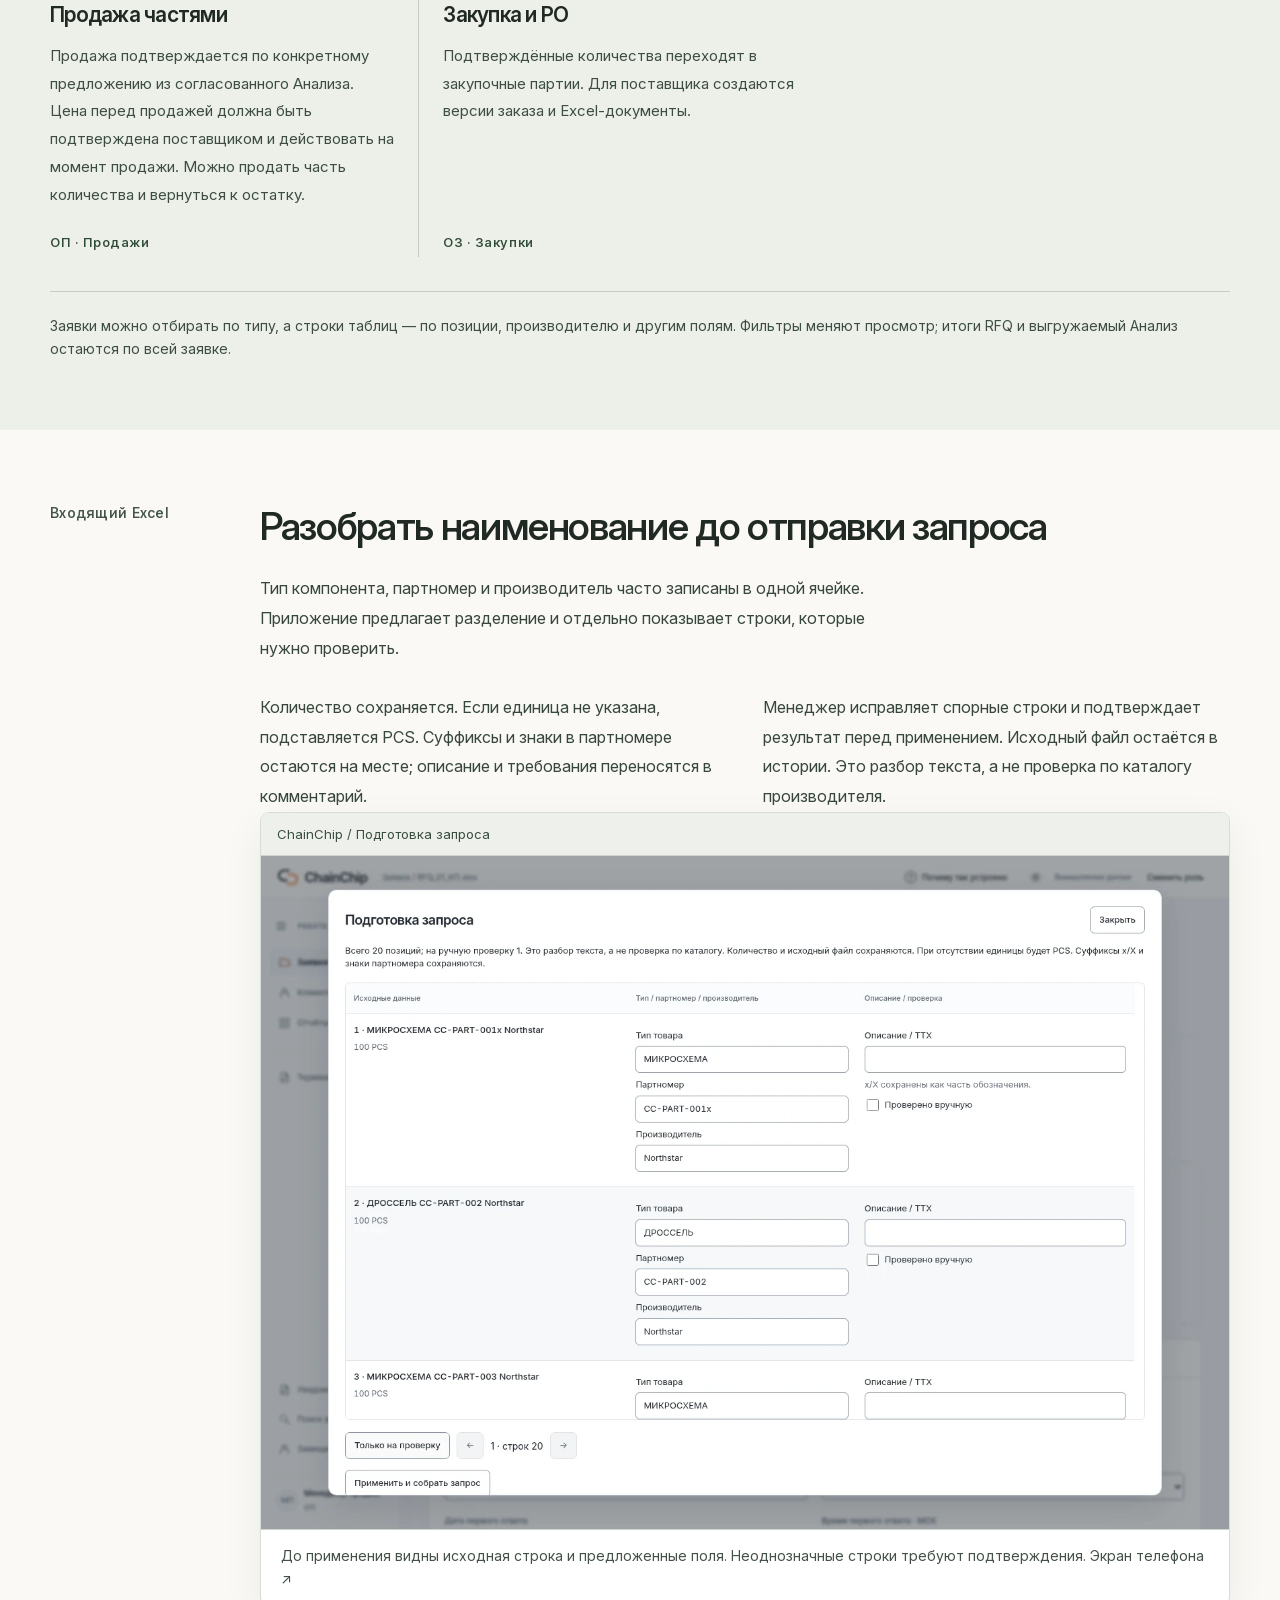
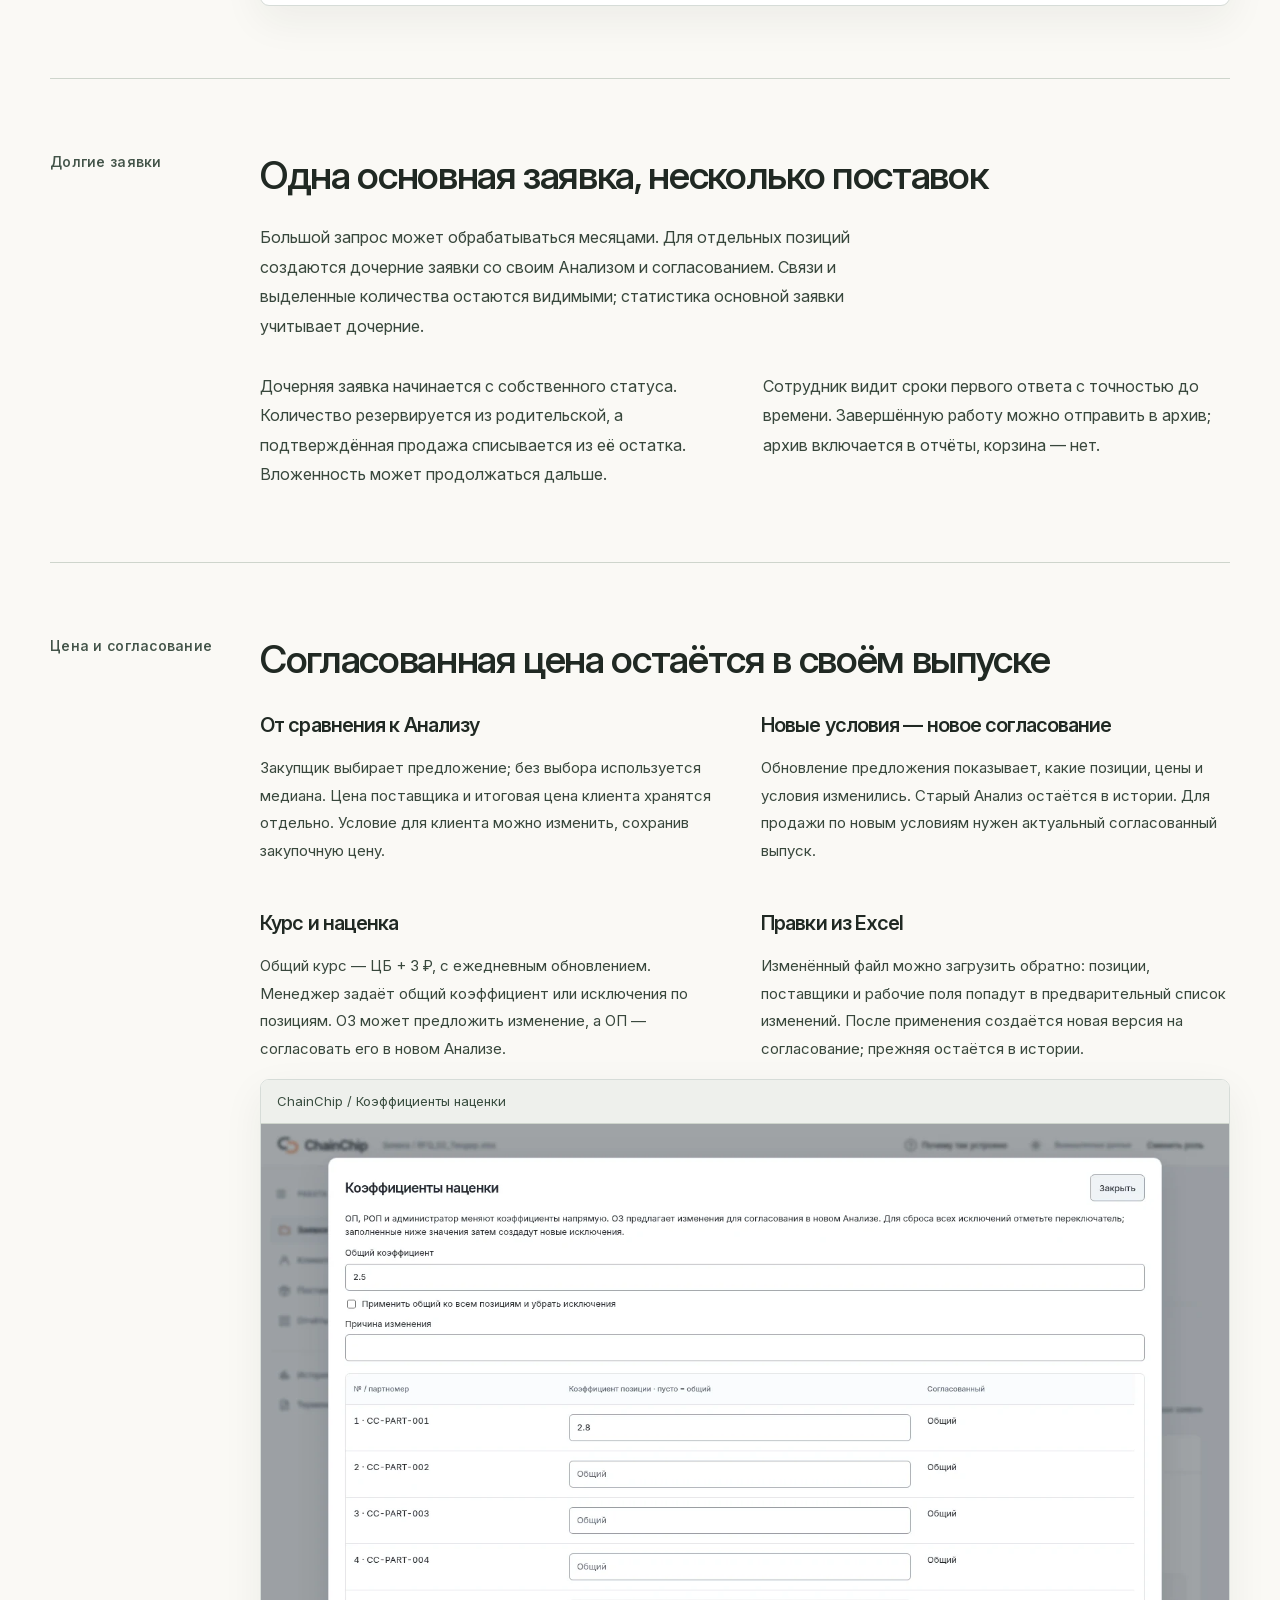
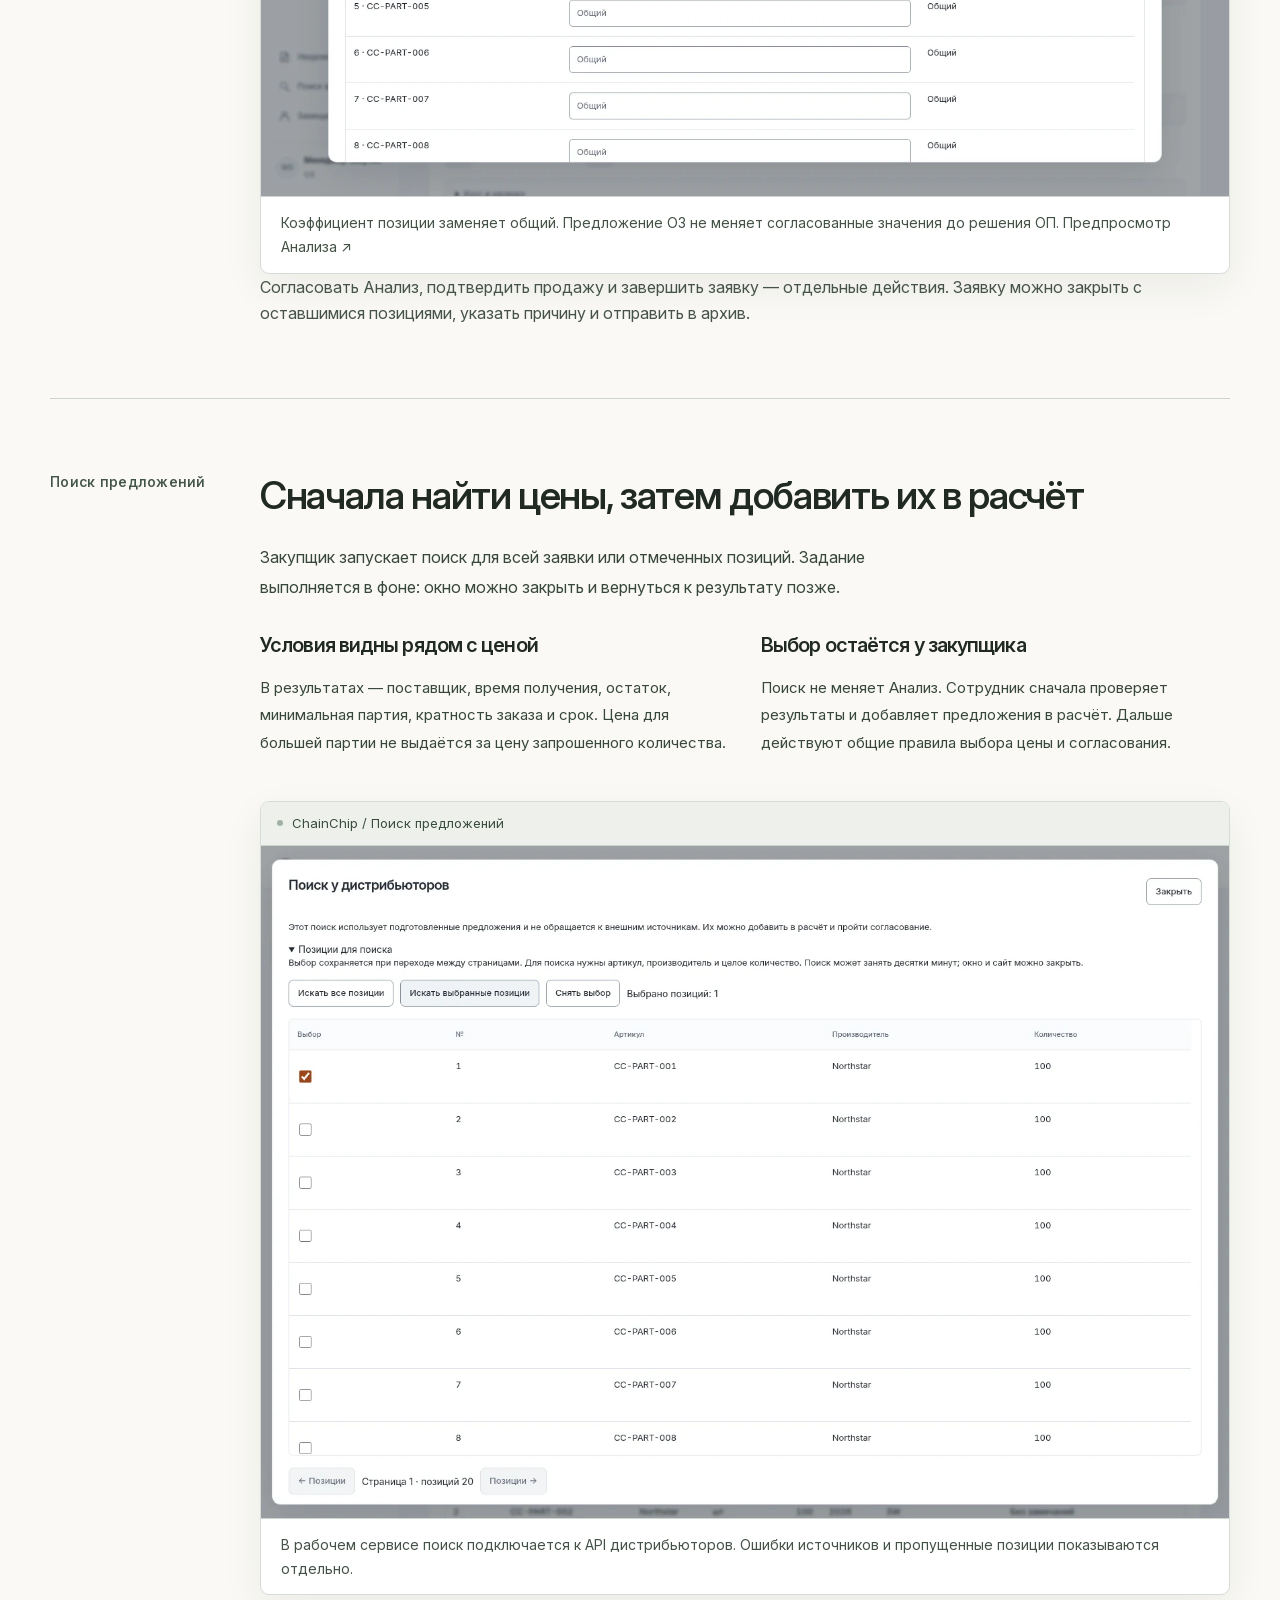
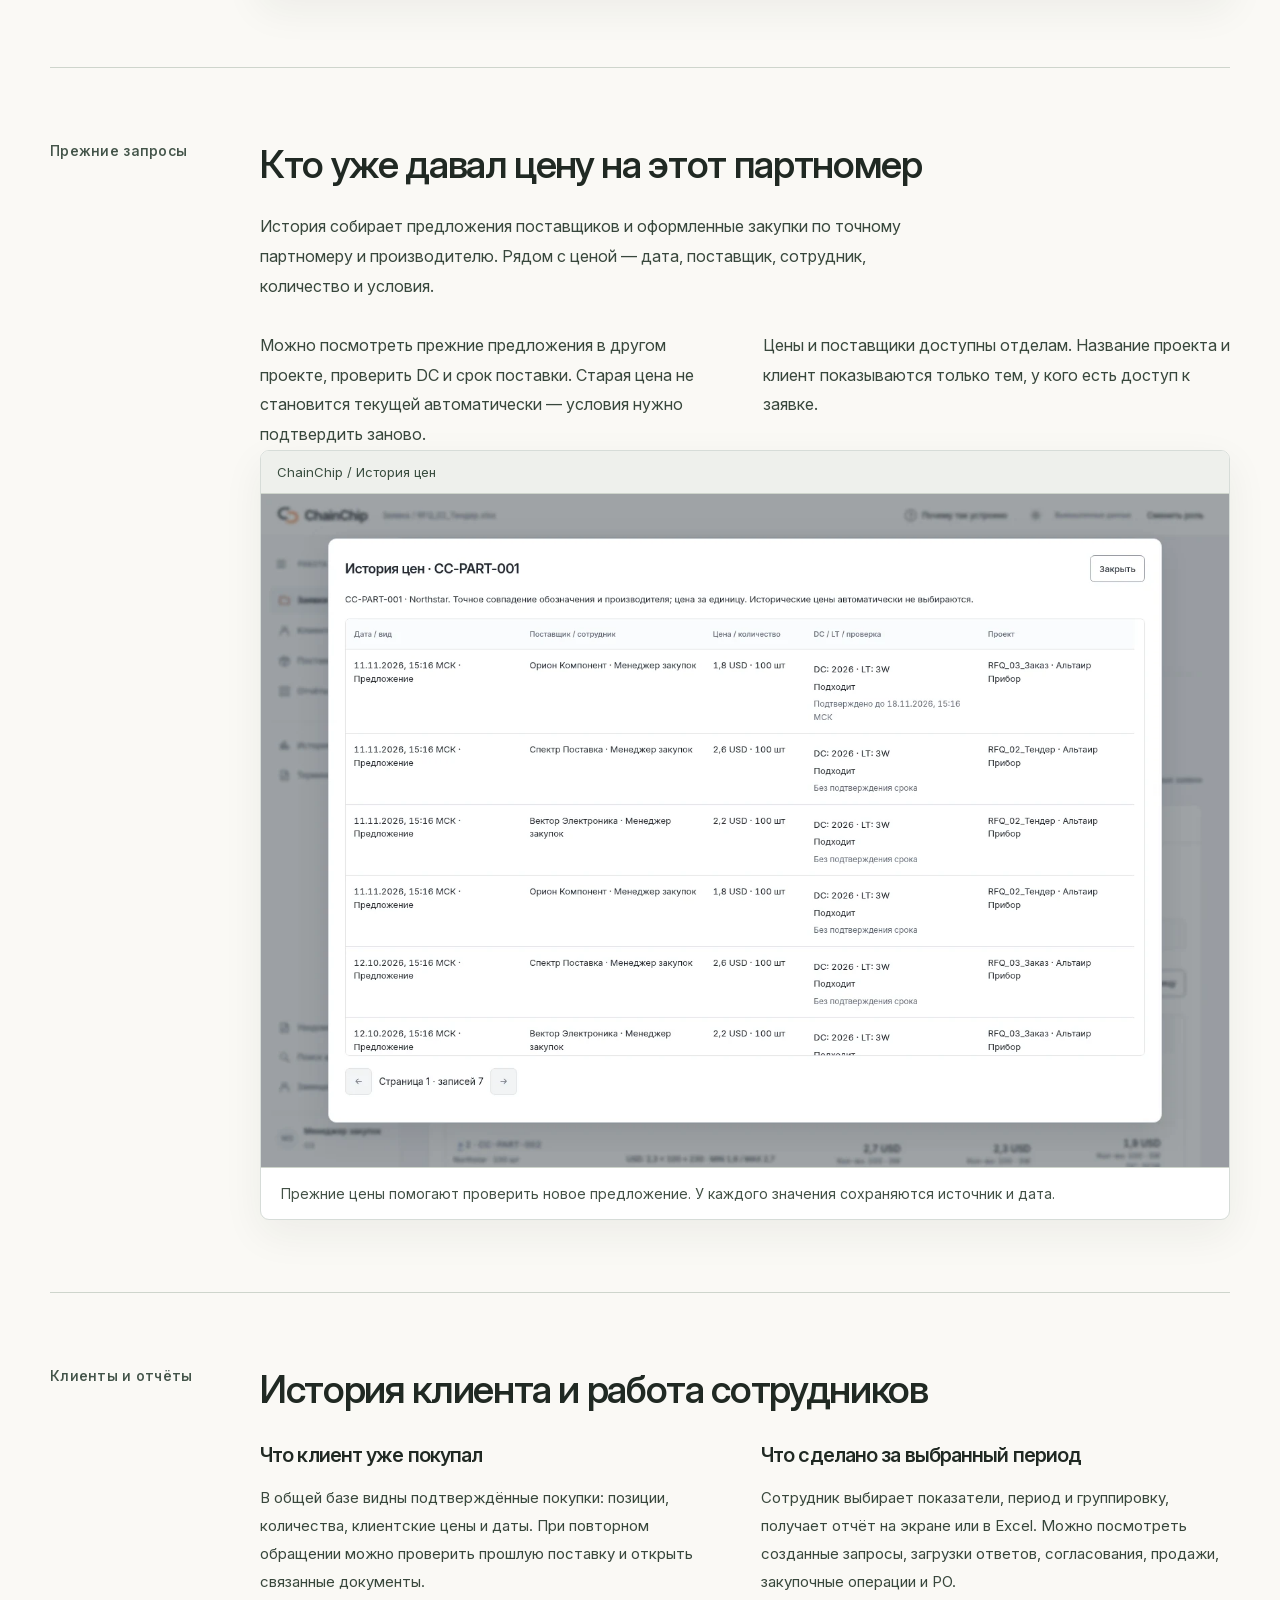
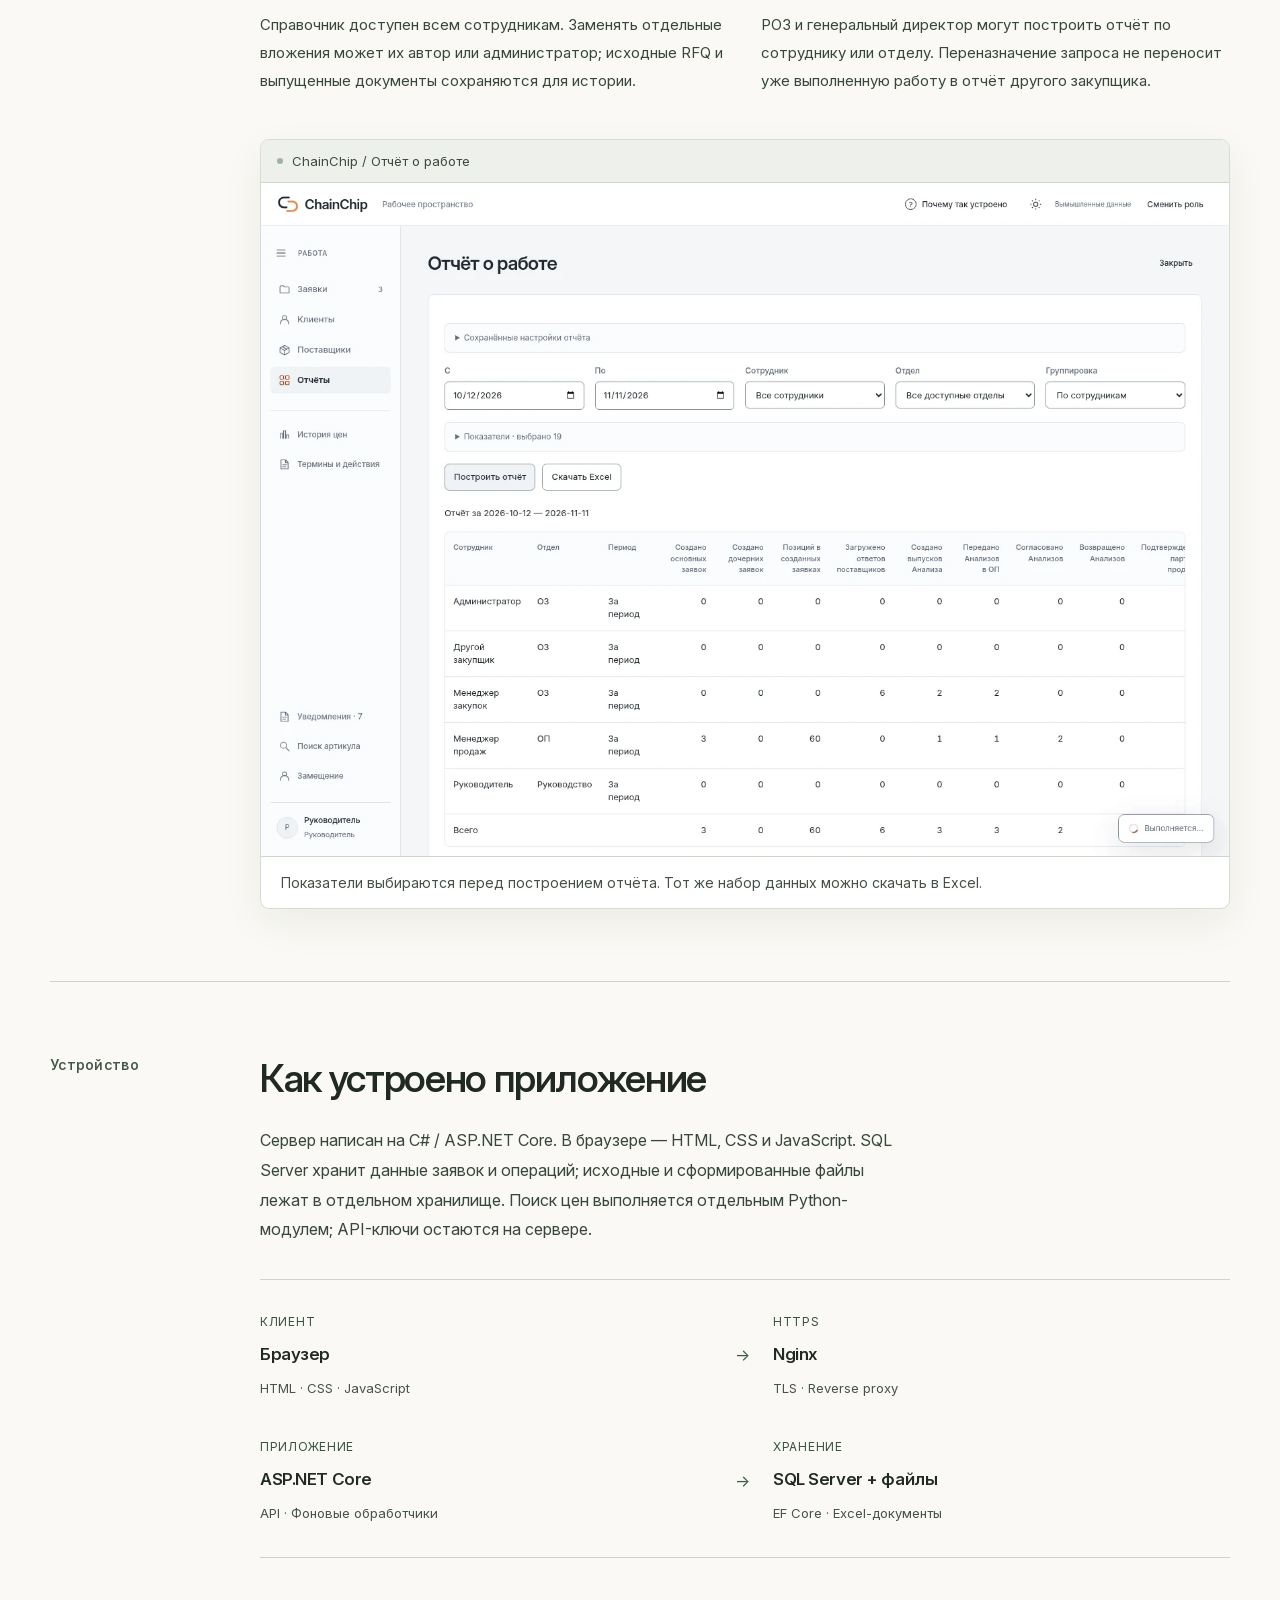
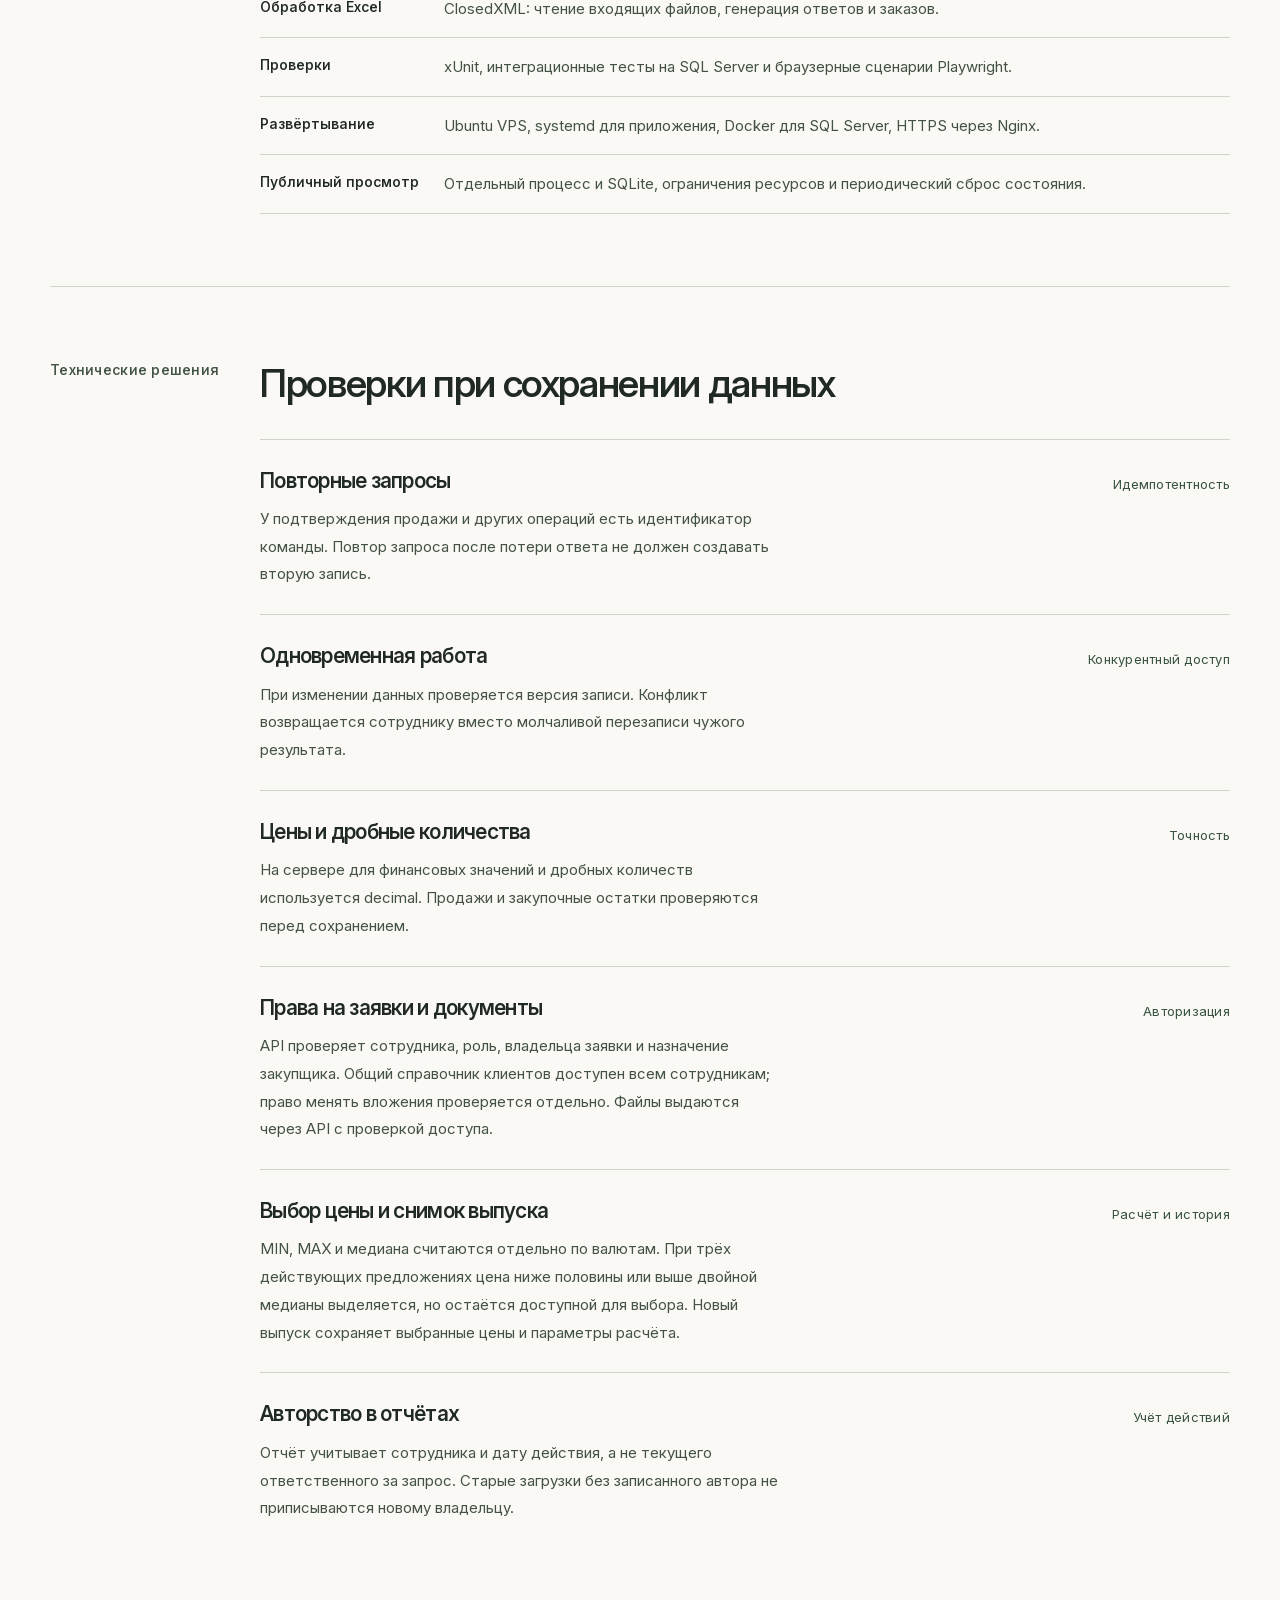
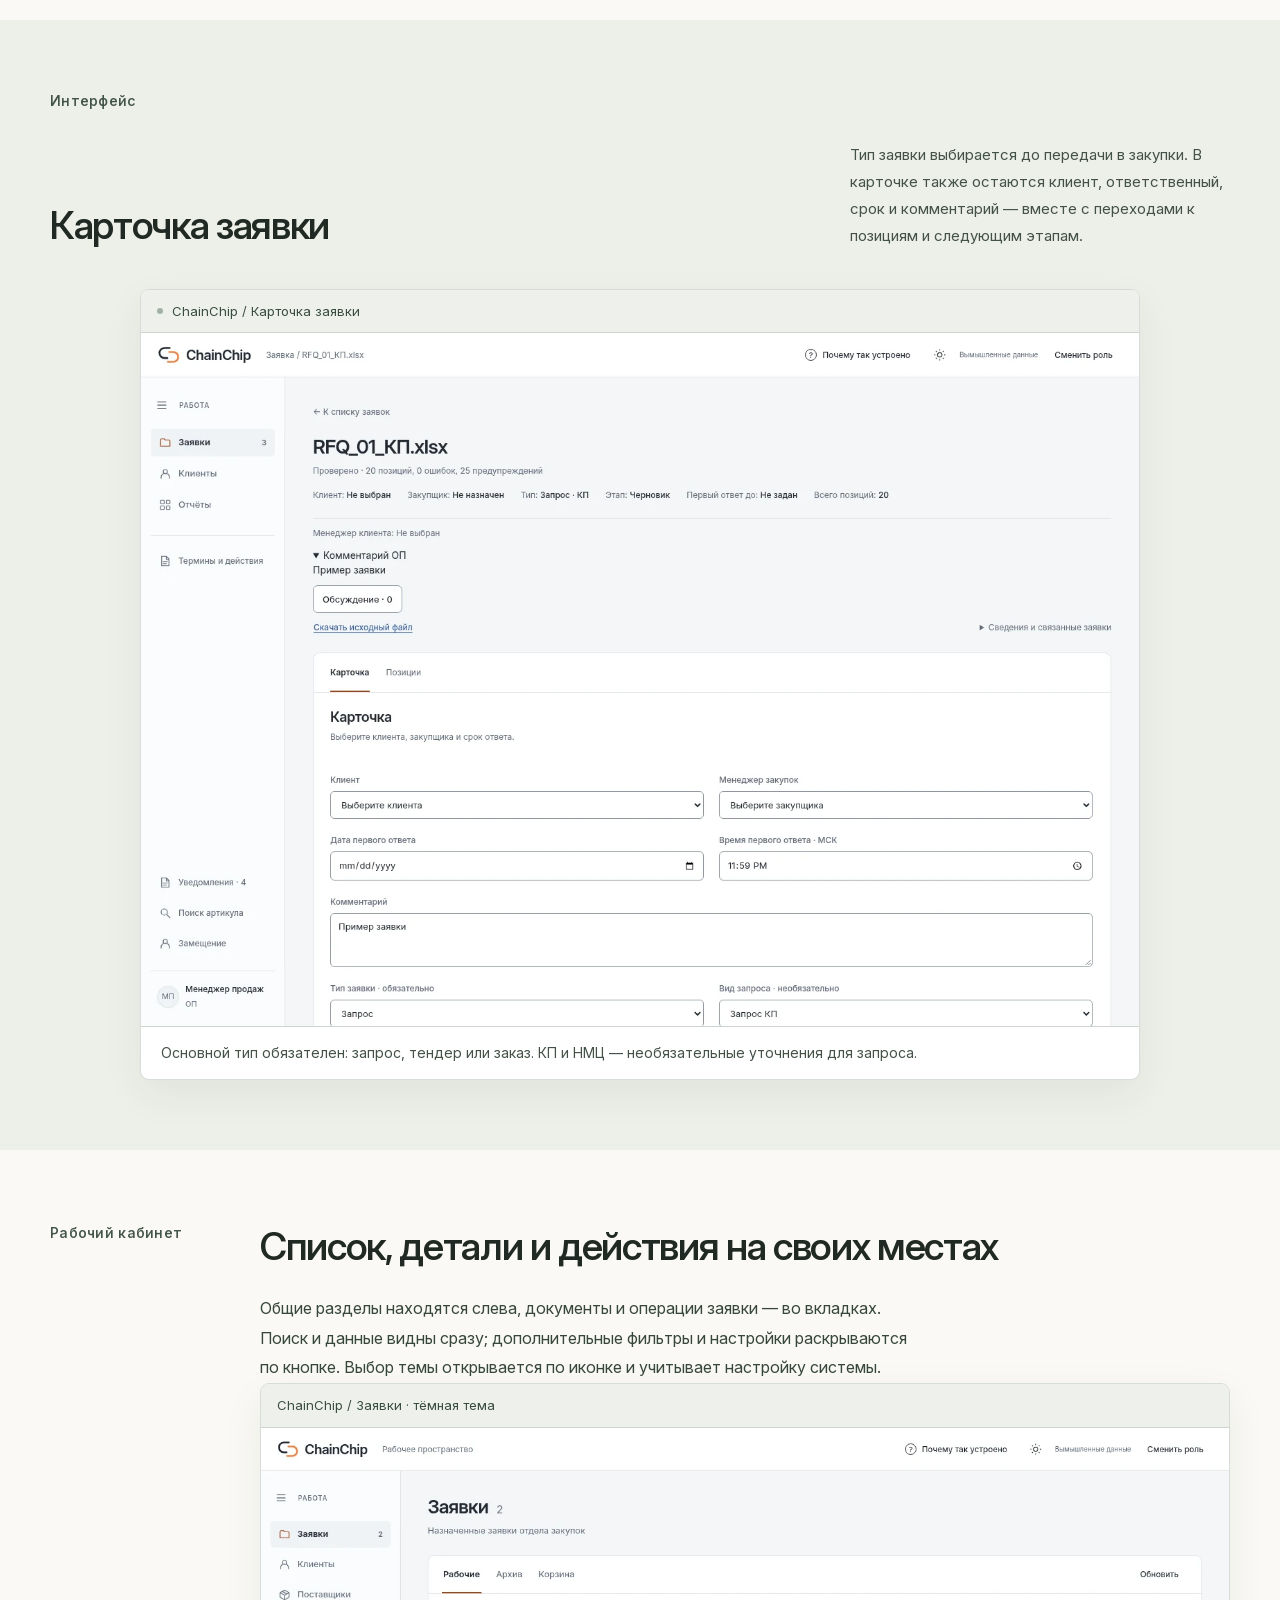
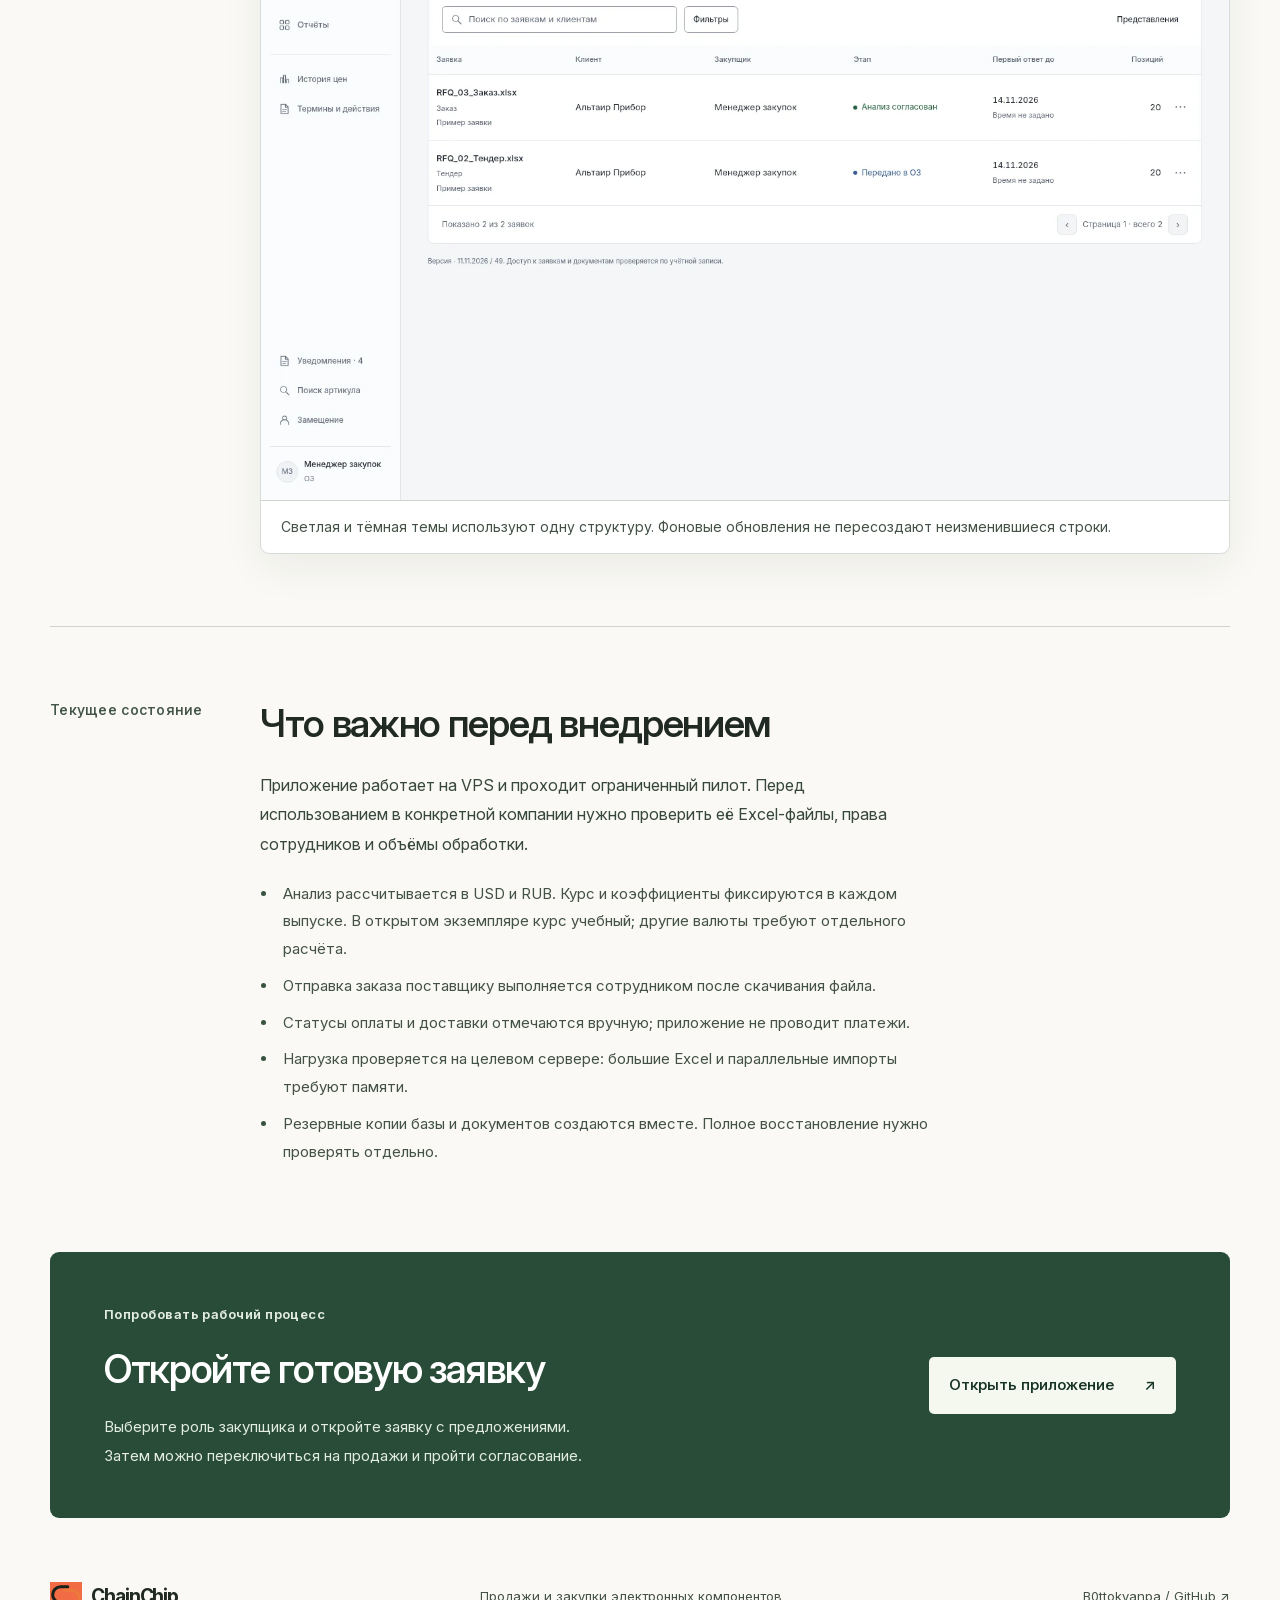
==== commit 538504bb: "Show RFQ preparation, price history and markup approval with current screens" ====
--- a/index.html
+++ b/index.html
@@ -32,7 +32,7 @@
       type="font/woff2"
       crossorigin
     />
-    <link rel="stylesheet" href="styles.css?v=20261109-39" />
+    <link rel="stylesheet" href="styles.css?v=20261111-49" />
   </head>
   <body>
     <a class="skip" href="#main">К содержанию</a>
@@ -87,7 +87,7 @@
             </div>
             <p class="access-note">
               Для просмотра выберите роль. Пароль не нужен. Данные вымышленные;
-              общая среда периодически очищается. Поиск здесь использует подготовленные результаты без обращений к поставщикам.
+              общая среда периодически очищается. Поиск здесь использует подготовленные результаты без обращений к поставщикам. <a href="#preparation">Начать с новых сценариев →</a>
             </p>
           </div>
           <div class="hero-aside" aria-label="Кратко о проекте">
@@ -119,15 +119,15 @@
             ><span class="shot-meta">Экран приложения</span>
           </div>
           <a
-            href="assets/comparison.webp?v=20261109-39"
+            href="assets/comparison.webp?v=20261111-49"
             target="_blank"
             rel="noopener noreferrer"
             aria-label="Открыть скриншот сравнения предложений в полном размере"
             ><img
-              src="assets/comparison.webp?v=20261109-39"
+              src="assets/comparison.webp?v=20261111-49"
               width="1440"
-              height="1843"
-              alt="Широкая таблица предложений: поставщики по колонкам, позиции по строкам, медиана, MIN и MAX, выбор цены для Анализа."
+              height="1000"
+              alt="Широкая таблица предложений: поставщики по колонкам, позиции по строкам, медиана и сумма по количеству, MIN и MAX, выбор цены для Анализа."
               fetchpriority="high"
           /></a>
           <figcaption>
@@ -135,7 +135,7 @@
             предложение для позиции. Нажмите на снимок, чтобы рассмотреть таблицу.
           </figcaption>
         </figure>
-        <p class="release-note">Снимки выпуска 39. Открытый экземпляр обновляется отдельным пакетом; до его установки интерфейс по ссылке может отличаться.</p>
+        <p class="release-note">Снимки актуальной сборки. Открытый экземпляр обновляется отдельно; до установки нового пакета интерфейс по ссылке может отличаться.</p>
       </section>
       <section class="context wrap section" aria-labelledby="context-title">
         <div class="section-label"><span>Задача</span></div>
@@ -252,15 +252,26 @@
           </p>
         </div>
       </section>
+      <section id="preparation" class="wrap section" aria-labelledby="preparation-title">
+        <div class="section-label"><span>Входящий Excel</span></div>
+        <div class="section-content">
+          <h2 id="preparation-title">Разобрать наименование до отправки запроса</h2>
+          <p class="section-intro">Тип компонента, партномер и производитель часто записаны в одной ячейке. Приложение предлагает разделение и отдельно показывает строки, которые нужно проверить.</p>
+          <div class="prose-columns"><p>Количество сохраняется. Если единица не указана, подставляется PCS. Суффиксы и знаки в партномере остаются на месте; описание и требования переносятся в комментарий.</p><p>Менеджер исправляет спорные строки и подтверждает результат перед применением. Исходный файл остаётся в истории. Это разбор текста, а не проверка по каталогу производителя.</p></div>
+          <figure class="product-shot secondary-shot"><div class="shot-bar"><span>ChainChip / Подготовка запроса</span></div><a href="assets/preparation.webp?v=20261111-49" target="_blank" rel="noopener noreferrer" aria-label="Открыть результат разбора запроса"><img src="assets/preparation.webp?v=20261111-49" width="1440" height="1000" loading="lazy" alt="Предварительный разбор наименований: исходная строка, тип товара, партномер, производитель и ручная проверка спорных значений." /></a><figcaption>До применения видны исходная строка и предложенные поля. Неоднозначные строки требуют подтверждения. <a href="assets/preparation-mobile.webp?v=20261111-49" target="_blank" rel="noopener noreferrer">Экран телефона ↗</a></figcaption></figure>
+        </div>
+      </section>
       <section id="branches" class="wrap section" aria-labelledby="branches-title"><div class="section-label"><span>Долгие заявки</span></div><div class="section-content"><h2 id="branches-title">Одна основная заявка, несколько поставок</h2><p class="section-intro">Большой запрос может обрабатываться месяцами. Для отдельных позиций создаются дочерние заявки со своим Анализом и согласованием. Связи и выделенные количества остаются видимыми; статистика основной заявки учитывает дочерние.</p><div class="prose-columns"><p>Дочерняя заявка начинается с собственного статуса. Количество резервируется из родительской, а подтверждённая продажа списывается из её остатка. Вложенность может продолжаться дальше.</p><p>Сотрудник видит сроки первого ответа с точностью до времени. Завершённую работу можно отправить в архив; архив включается в отчёты, корзина — нет.</p></div></div></section>
       <section id="analysis" class="wrap section" aria-labelledby="analysis-title">
         <div class="section-label"><span>Цена и согласование</span></div>
         <div class="section-content">
           <h2 id="analysis-title">Согласованная цена остаётся в своём выпуске</h2>
           <div class="team-notes">
-            <article><h3>От сравнения к Анализу</h3><p>В Final Price по умолчанию стоит медиана. Закупщик выбирает предложение — в расчёт попадают его цена, поставщик, DC и LT. Excel формируется по шаблону клиента; название клиента есть в имени файла.</p></article>
+            <article><h3>От сравнения к Анализу</h3><p>Закупщик выбирает предложение; без выбора используется медиана. Цена поставщика и итоговая цена клиента хранятся отдельно. Условие для клиента можно изменить, сохранив закупочную цену.</p></article>
             <article><h3>Новые условия — новое согласование</h3><p>Обновление предложения показывает, какие позиции, цены и условия изменились. Старый Анализ остаётся в истории. Для продажи по новым условиям нужен актуальный согласованный выпуск.</p></article>
           </div>
+          <div class="team-notes"><article><h3>Курс и наценка</h3><p>Общий курс — ЦБ + 3 ₽, с ежедневным обновлением. Менеджер задаёт общий коэффициент или исключения по позициям. ОЗ может предложить изменение, а ОП — согласовать его в новом Анализе.</p></article><article><h3>Правки из Excel</h3><p>Изменённый файл можно загрузить обратно: позиции, поставщики и рабочие поля попадут в предварительный список изменений. После применения создаётся новая версия на согласование; прежняя остаётся в истории.</p></article></div>
+          <figure class="product-shot secondary-shot"><div class="shot-bar"><span>ChainChip / Коэффициенты наценки</span></div><a href="assets/markup.webp?v=20261111-49" target="_blank" rel="noopener noreferrer" aria-label="Открыть настройку наценки"><img src="assets/markup.webp?v=20261111-49" width="1440" height="1000" loading="lazy" alt="Общий коэффициент, отдельные значения по позициям, согласованные коэффициенты и причина изменения." /></a><figcaption>Коэффициент позиции заменяет общий. Предложение ОЗ не меняет согласованные значения до решения ОП. <a href="assets/analysis.webp?v=20261111-49" target="_blank" rel="noopener noreferrer">Предпросмотр Анализа ↗</a></figcaption></figure>
           <p>Согласовать Анализ, подтвердить продажу и завершить заявку — отдельные действия. Заявку можно закрыть с оставшимися позициями, указать причину и отправить в архив.</p>
         </div>
       </section>
@@ -274,9 +285,17 @@
             <article><h3>Выбор остаётся у закупщика</h3><p>Поиск не меняет Анализ. Сотрудник сначала проверяет результаты и добавляет предложения в расчёт. Дальше действуют общие правила выбора цены и согласования.</p></article>
           </div>
           <figure class="product-shot report-shot"><div class="shot-bar"><span class="shot-dot" aria-hidden="true"></span><span>ChainChip / Поиск предложений</span></div>
-            <a href="assets/search.webp?v=20261109-39" target="_blank" rel="noopener noreferrer" aria-label="Открыть экран поиска предложений"><img src="assets/search.webp?v=20261109-39" width="1408" height="1010" loading="lazy" alt="Результаты поиска: поставщик, цена, остаток, MOQ, срок, дата получения и кнопка добавления в расчёт." /></a>
+            <a href="assets/search.webp?v=20261111-49" target="_blank" rel="noopener noreferrer" aria-label="Открыть экран поиска предложений"><img src="assets/search.webp?v=20261111-49" width="1440" height="1000" loading="lazy" alt="Результаты поиска: поставщик, цена, остаток, MOQ, срок, дата получения и кнопка добавления в расчёт." /></a>
             <figcaption>В рабочем сервисе поиск подключается к API дистрибьюторов. Ошибки источников и пропущенные позиции показываются отдельно.</figcaption>
           </figure>
+        </div>
+      </section>
+      <section id="price-history" class="wrap section" aria-labelledby="price-history-title">
+        <div class="section-label"><span>Прежние запросы</span></div>
+        <div class="section-content"><h2 id="price-history-title">Кто уже давал цену на этот партномер</h2>
+          <p class="section-intro">История собирает предложения поставщиков и оформленные закупки по точному партномеру и производителю. Рядом с ценой — дата, поставщик, сотрудник, количество и условия.</p>
+          <div class="prose-columns"><p>Можно посмотреть прежние предложения в другом проекте, проверить DC и срок поставки. Старая цена не становится текущей автоматически — условия нужно подтвердить заново.</p><p>Цены и поставщики доступны отделам. Название проекта и клиент показываются только тем, у кого есть доступ к заявке.</p></div>
+          <figure class="product-shot secondary-shot"><div class="shot-bar"><span>ChainChip / История цен</span></div><a href="assets/price-history.webp?v=20261111-49" target="_blank" rel="noopener noreferrer" aria-label="Открыть историю цен позиции"><img src="assets/price-history.webp?v=20261111-49" width="1440" height="1000" loading="lazy" alt="Журнал цен позиции: даты, поставщики, сотрудники, цены, количество, DC, LT и доступные проекты." /></a><figcaption>Прежние цены помогают проверить новое предложение. У каждого значения сохраняются источник и дата.</figcaption></figure>
         </div>
       </section>
       <section id="team" class="team wrap section" aria-labelledby="team-title">
@@ -305,9 +324,9 @@
           </div>
           <figure class="product-shot report-shot">
             <div class="shot-bar"><span class="shot-dot" aria-hidden="true"></span><span>ChainChip / Отчёт о работе</span></div>
-            <a href="assets/reports.webp?v=20261109-39" target="_blank" rel="noopener noreferrer"
-              aria-label="Открыть скриншот отчёта о работе в полном размере"><img src="assets/reports.webp?v=20261109-39"
-              width="1440" height="1181" loading="lazy" alt="Результат отчёта по отделам: выбранные показатели в таблице, период и кнопка скачивания Excel." /></a>
+            <a href="assets/reports.webp?v=20261111-49" target="_blank" rel="noopener noreferrer"
+              aria-label="Открыть скриншот отчёта о работе в полном размере"><img src="assets/reports.webp?v=20261111-49"
+              width="1440" height="1000" loading="lazy" alt="Результат отчёта по отделам: выбранные показатели в таблице, период и кнопка скачивания Excel." /></a>
             <figcaption>Показатели выбираются перед построением отчёта. Тот же набор данных можно скачать в Excel.</figcaption>
           </figure>
         </div>
@@ -468,15 +487,15 @@
               ><span>ChainChip / Карточка заявки</span>
             </div>
             <a
-              href="assets/request.webp?v=20261109-39"
+              href="assets/request.webp?v=20261111-49"
               target="_blank"
               rel="noopener noreferrer"
               aria-label="Открыть скриншот карточки запроса в полном размере"
               ><img
-                src="assets/request.webp?v=20261109-39"
+                src="assets/request.webp?v=20261111-49"
                 alt="Карточка тендера с выбором типа заявки, клиентом, закупщиком, сроком и комментарием."
                 width="1440"
-                height="1384"
+                height="1000"
                 loading="lazy"
             /></a>
             <figcaption>
@@ -486,7 +505,7 @@
           </figure>
         </div>
       </section>
-      <section id="workspace" class="wrap section" aria-labelledby="workspace-title"><div class="section-label"><span>Рабочий кабинет</span></div><div class="section-content"><h2 id="workspace-title">Список, детали и действия на своих местах</h2><p class="section-intro">Общие разделы находятся слева, документы и операции заявки — во вкладках. Поиск и данные видны сразу; дополнительные фильтры и настройки раскрываются по кнопке. Выбор темы открывается по иконке и учитывает настройку системы.</p><figure class="product-shot secondary-shot"><div class="shot-bar"><span>ChainChip / Заявки · тёмная тема</span></div><a href="assets/workspace.webp?v=20261109-39" target="_blank" rel="noopener noreferrer" aria-label="Открыть список заявок в тёмной теме"><img src="assets/workspace.webp?v=20261109-39" width="1440" height="1050" loading="lazy" alt="Список заявок: постоянные разделы слева, поиск, фильтры, типы, этапы и срок ответа."/></a><figcaption>Светлая и тёмная темы используют одну структуру. Фоновые обновления не пересоздают неизменившиеся строки.</figcaption></figure></div></section>
+      <section id="workspace" class="wrap section" aria-labelledby="workspace-title"><div class="section-label"><span>Рабочий кабинет</span></div><div class="section-content"><h2 id="workspace-title">Список, детали и действия на своих местах</h2><p class="section-intro">Общие разделы находятся слева, документы и операции заявки — во вкладках. Поиск и данные видны сразу; дополнительные фильтры и настройки раскрываются по кнопке. Выбор темы открывается по иконке и учитывает настройку системы.</p><figure class="product-shot secondary-shot"><div class="shot-bar"><span>ChainChip / Заявки · тёмная тема</span></div><a href="assets/workspace.webp?v=20261111-49" target="_blank" rel="noopener noreferrer" aria-label="Открыть список заявок в тёмной теме"><img src="assets/workspace.webp?v=20261111-49" width="1440" height="1000" loading="lazy" alt="Список заявок: постоянные разделы слева, поиск, фильтры, типы, этапы и срок ответа."/></a><figcaption>Светлая и тёмная темы используют одну структуру. Фоновые обновления не пересоздают неизменившиеся строки.</figcaption></figure></div></section>
       <section
         class="boundaries wrap section"
         aria-labelledby="boundaries-title"
@@ -501,8 +520,7 @@
           </p>
           <ul class="limits">
             <li>
-              Текущий шаблон Анализа рассчитывается в USD и RUB с фиксированными
-              курсом и коэффициентом. Другие валюты требуют отдельного расчёта.
+              Анализ рассчитывается в USD и RUB. Курс и коэффициенты фиксируются в каждом выпуске. В открытом экземпляре курс учебный; другие валюты требуют отдельного расчёта.
             </li>
             <li>
               Отправка заказа поставщику выполняется сотрудником после
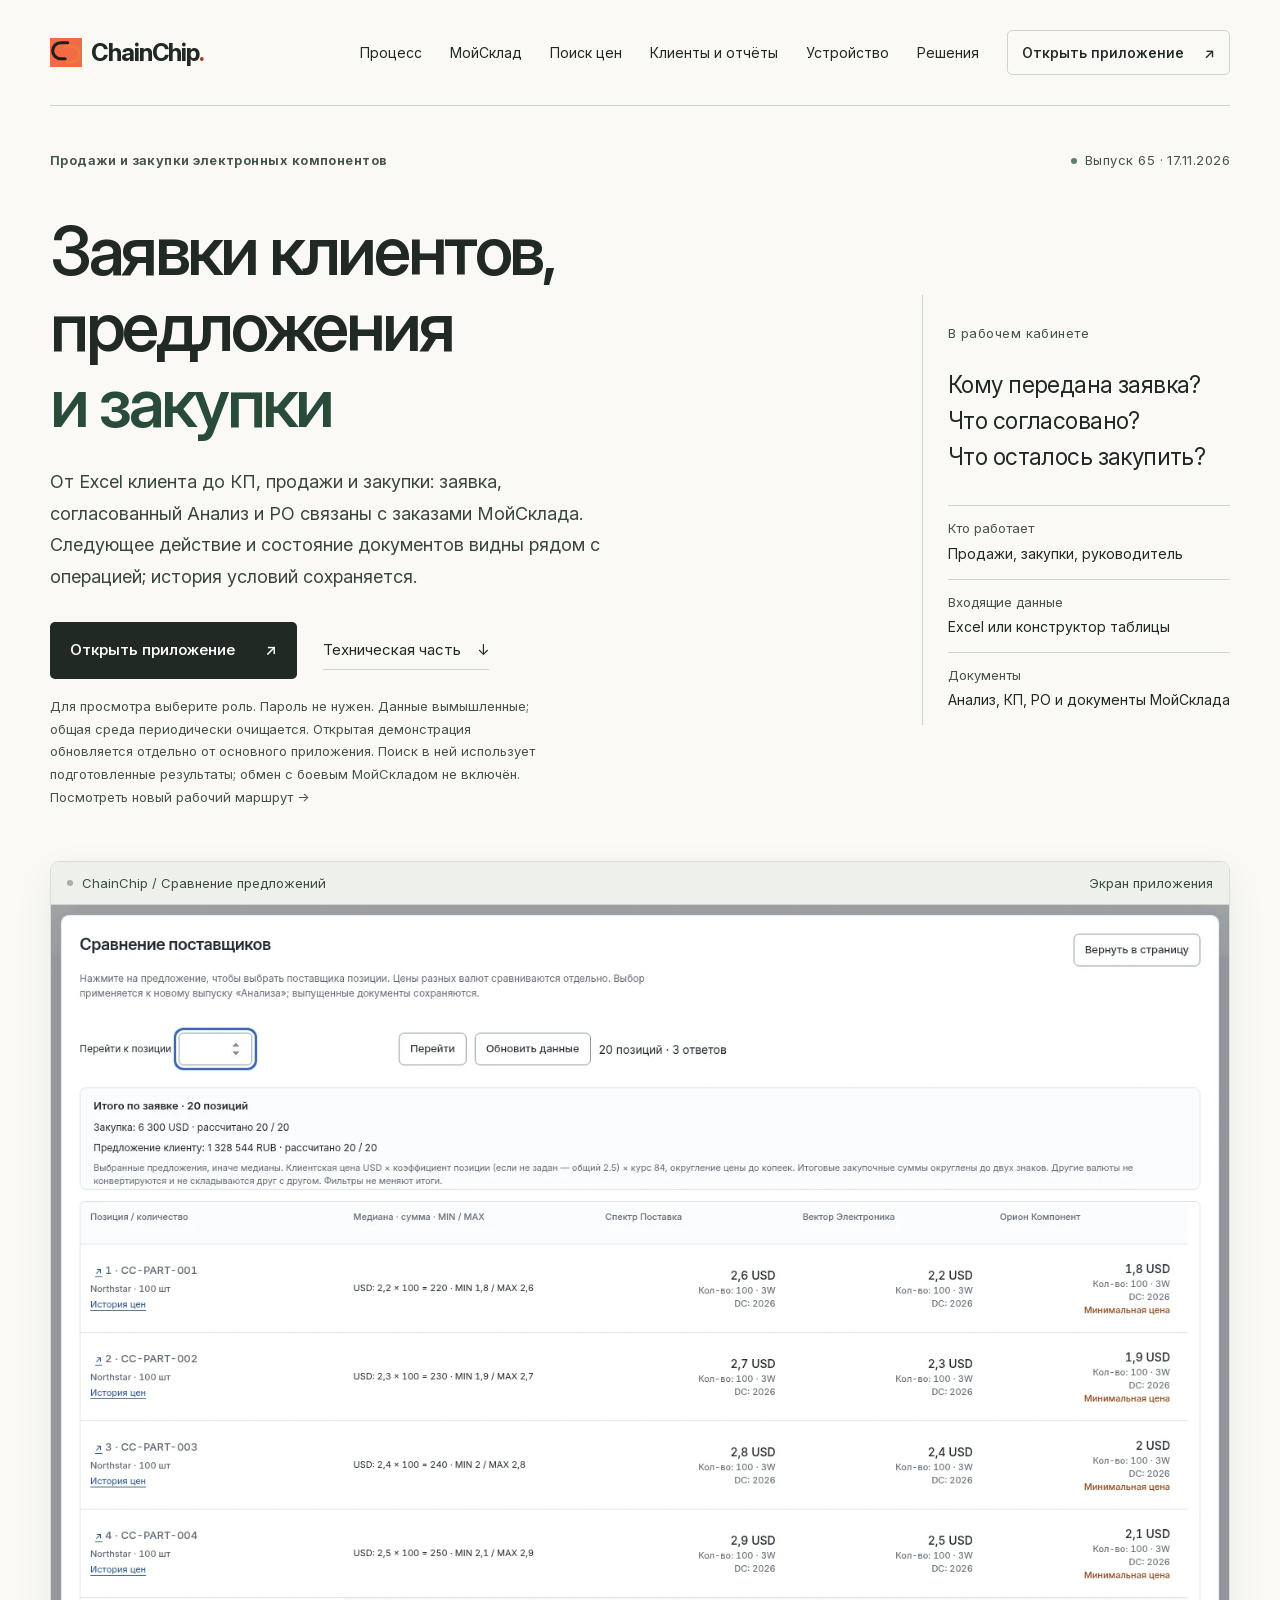
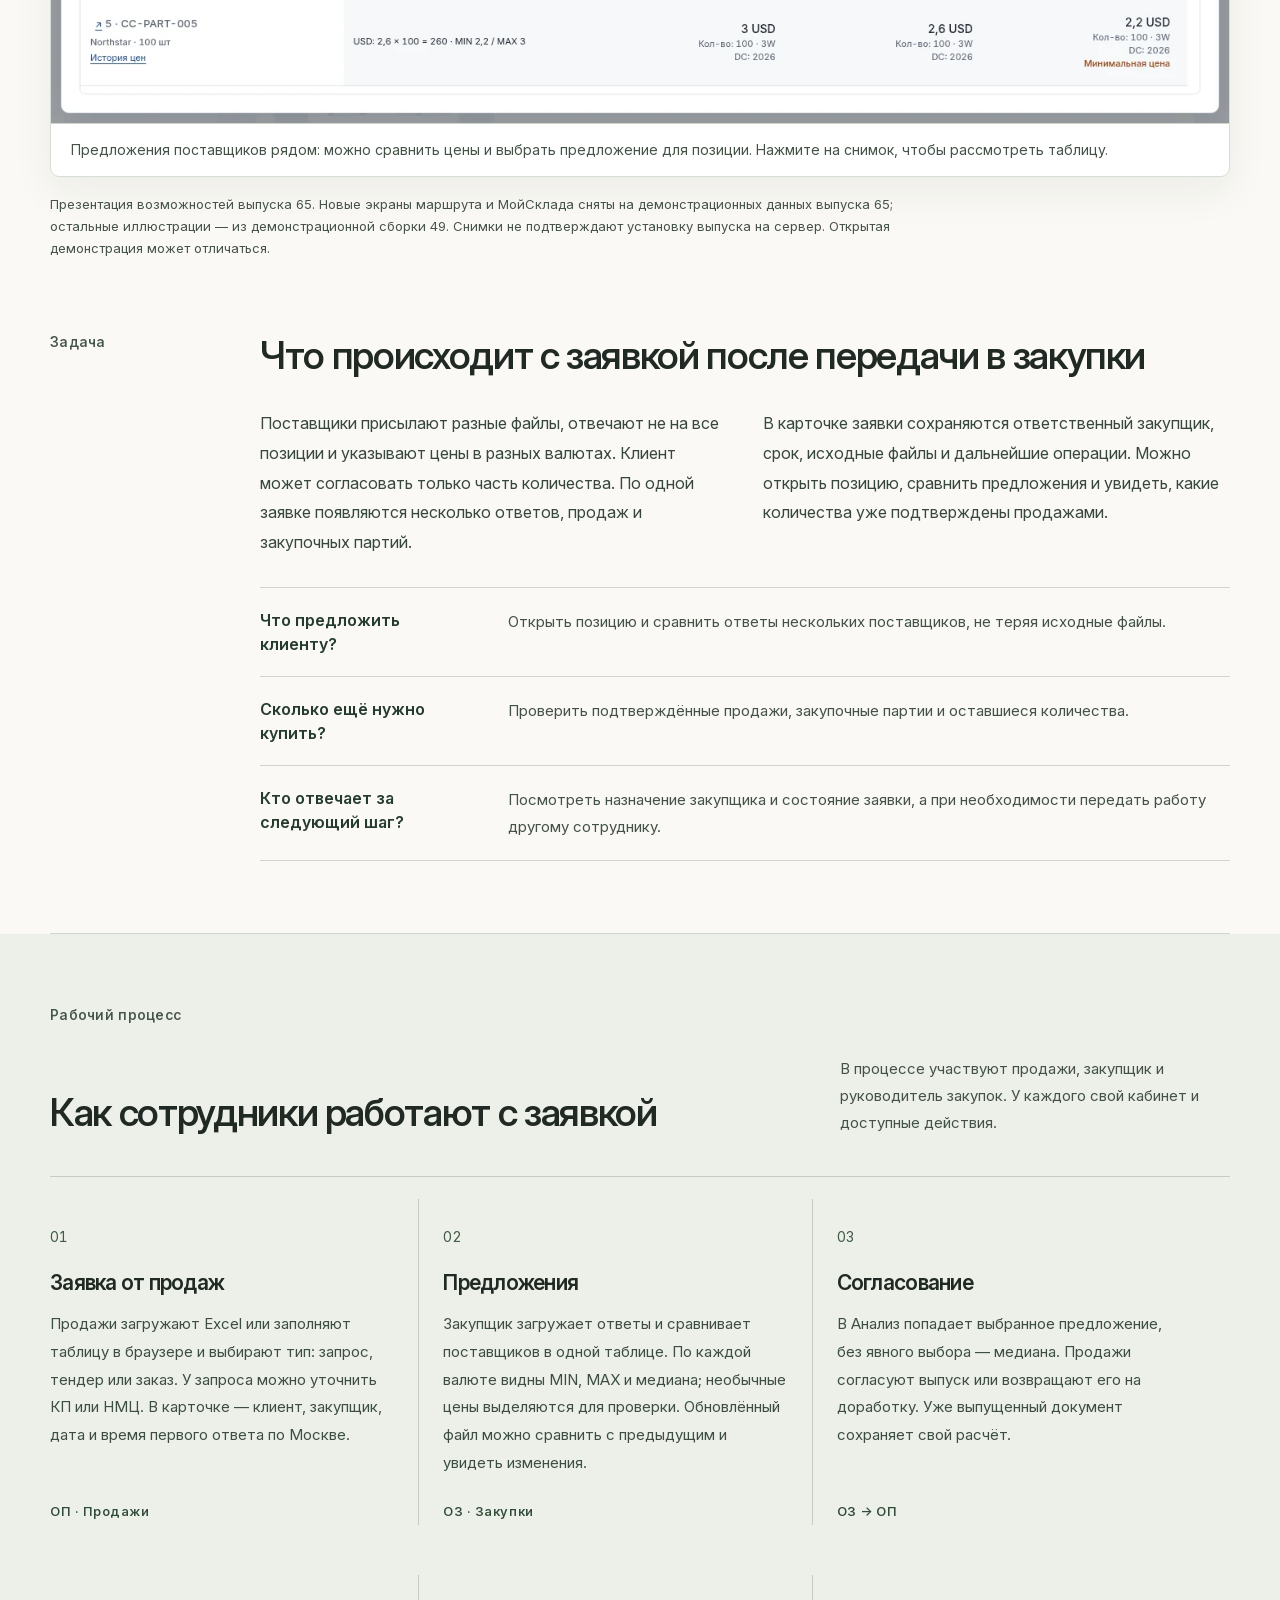
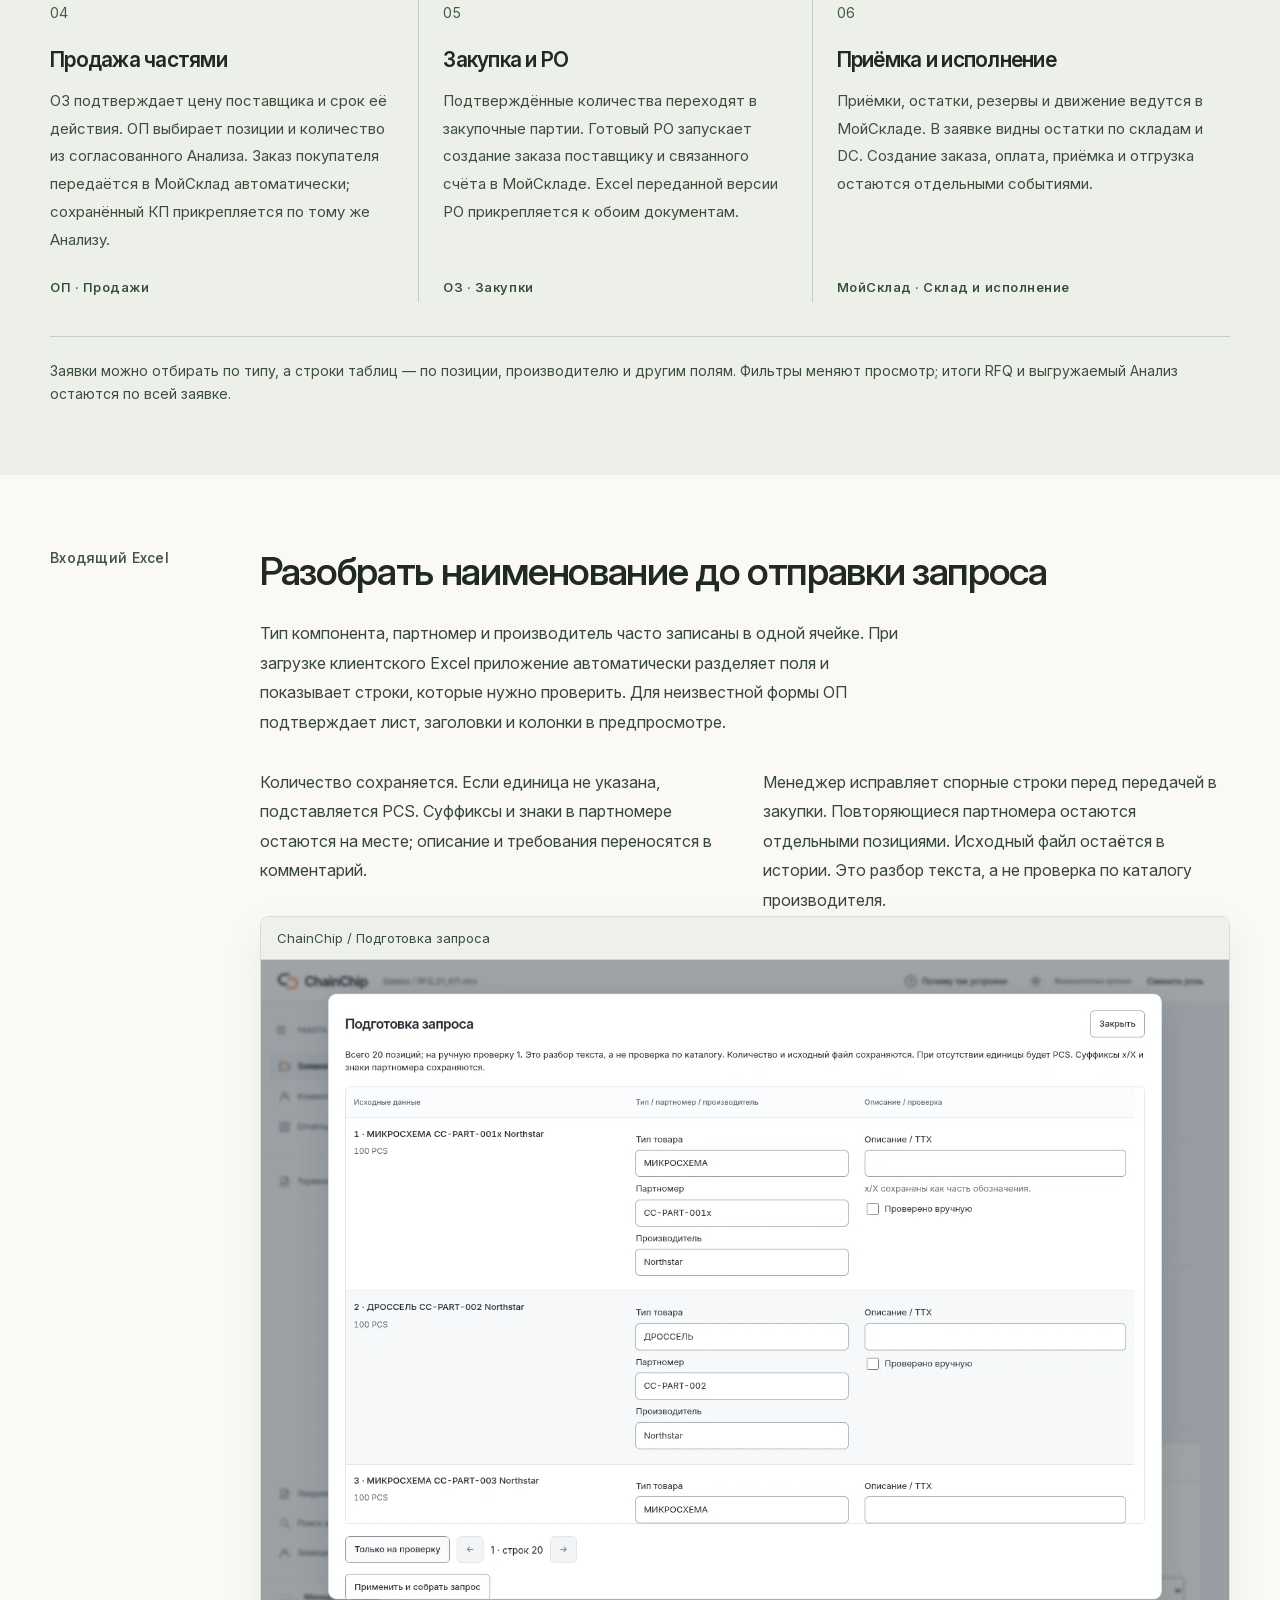
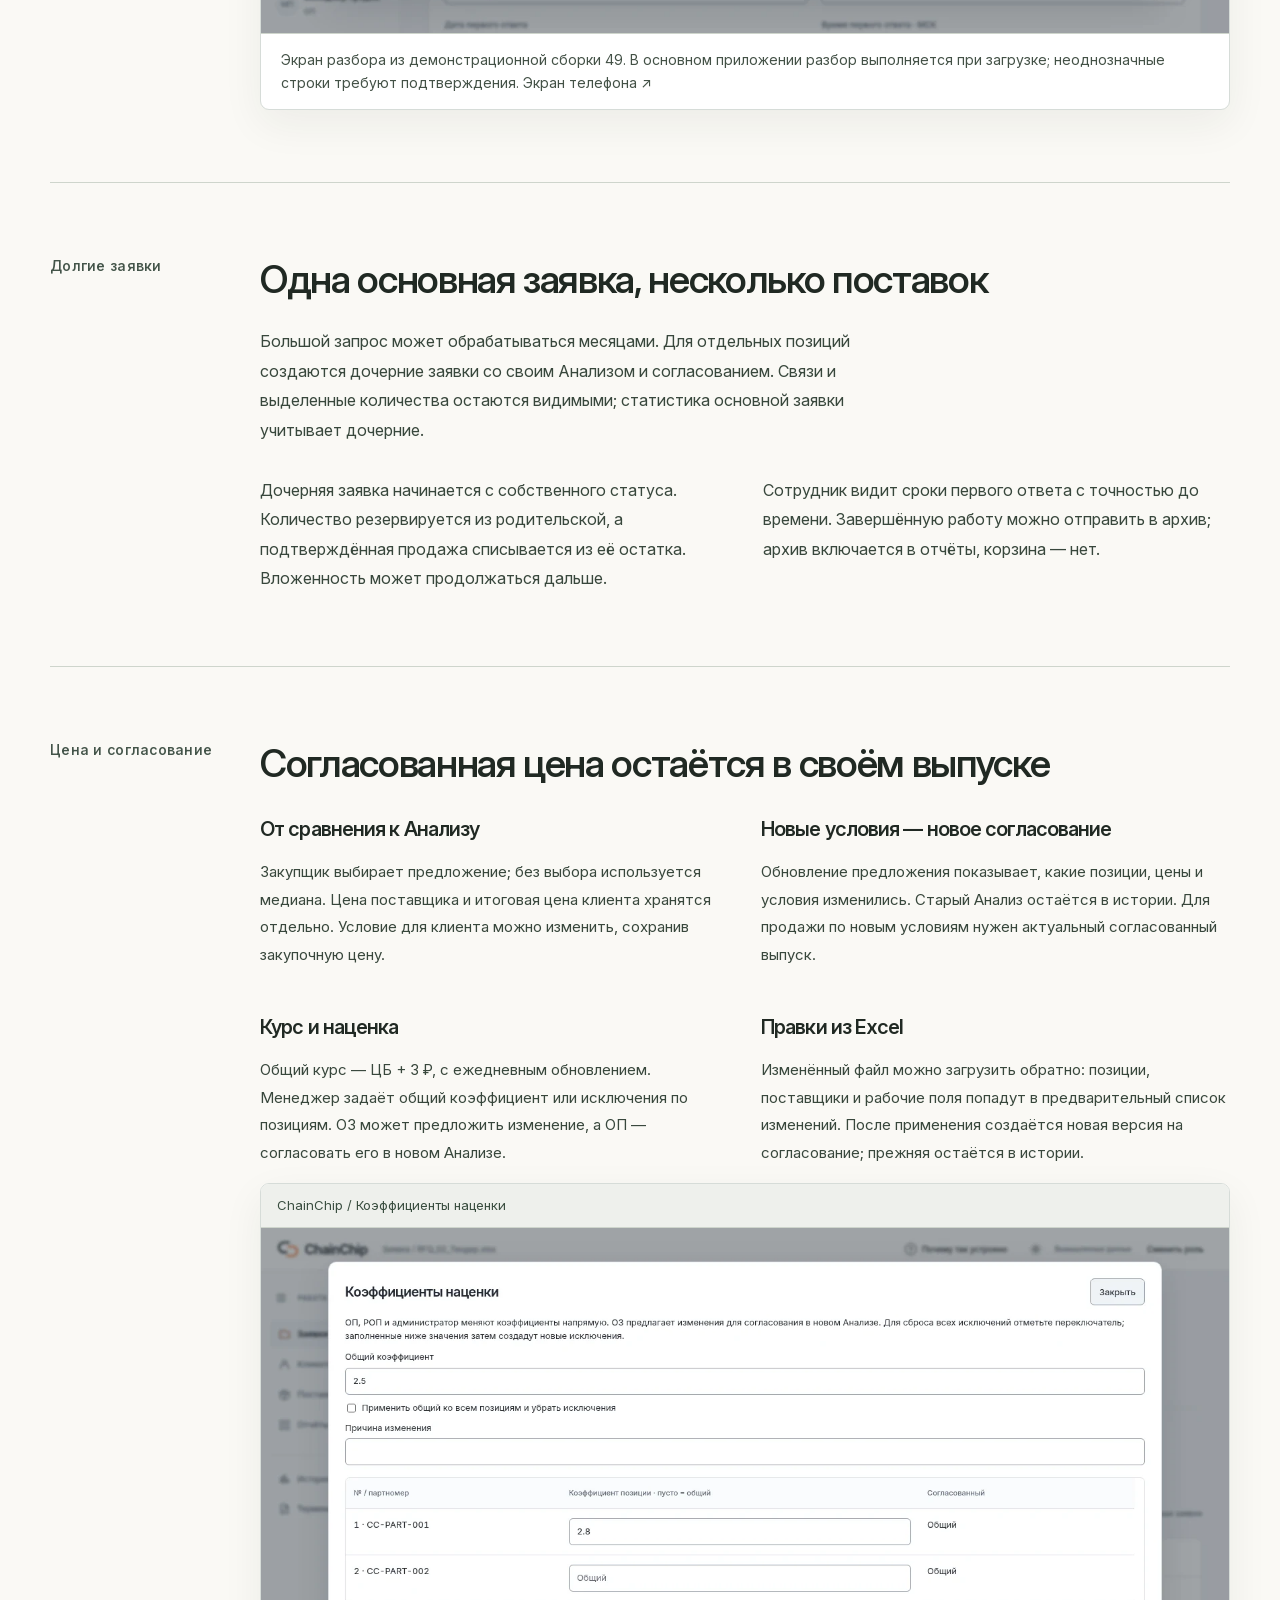
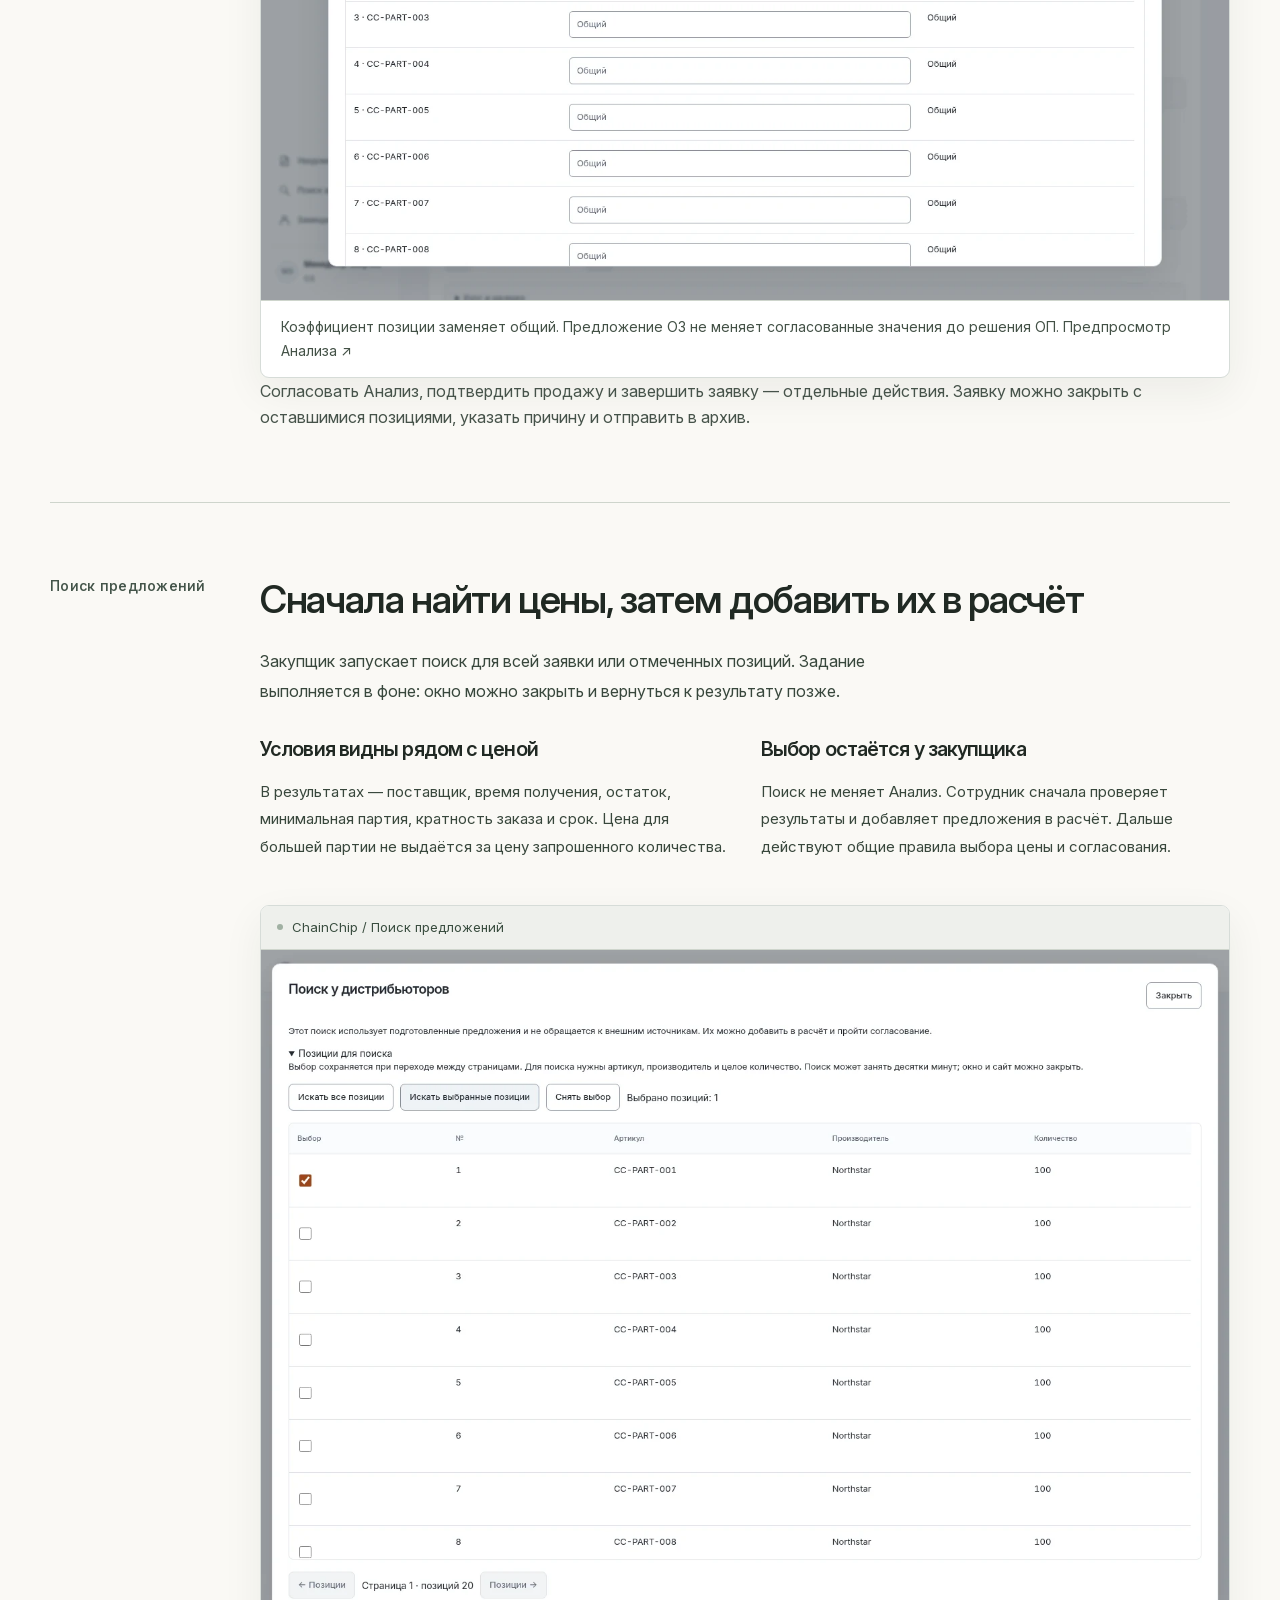
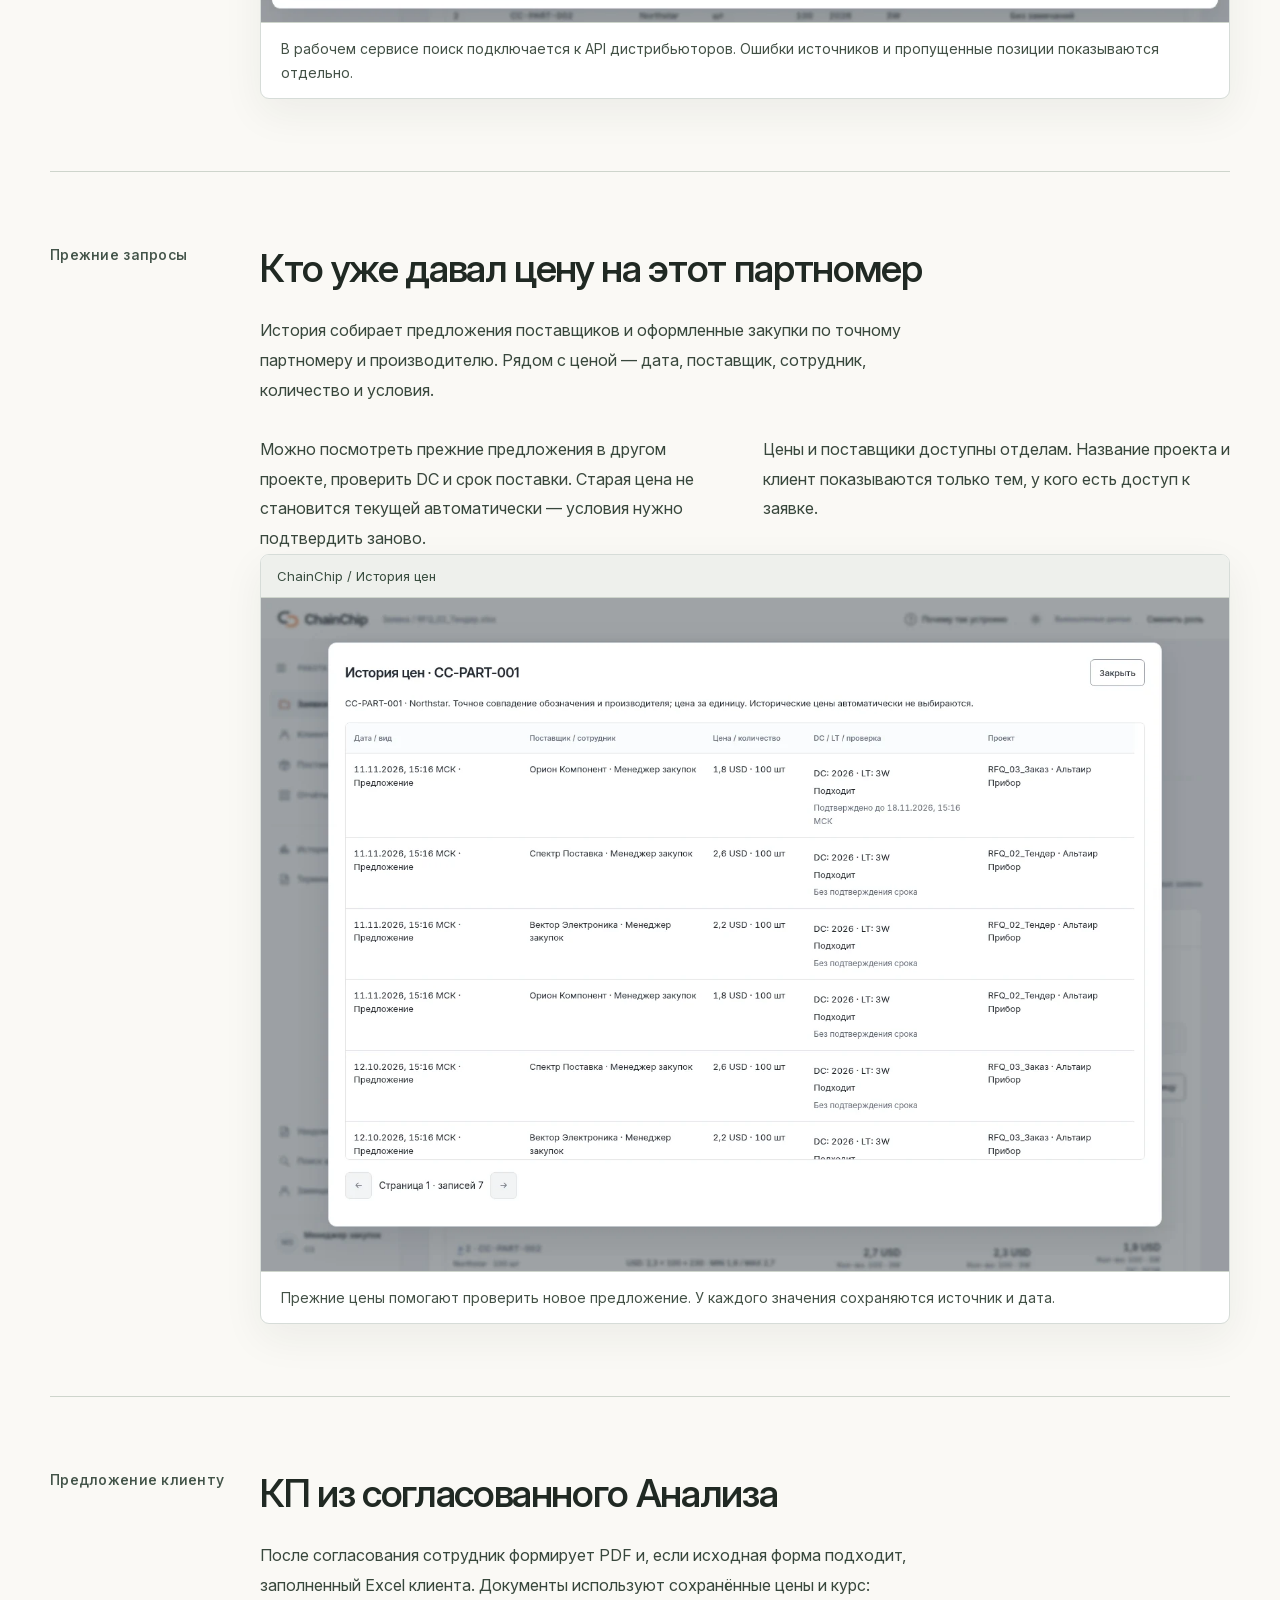
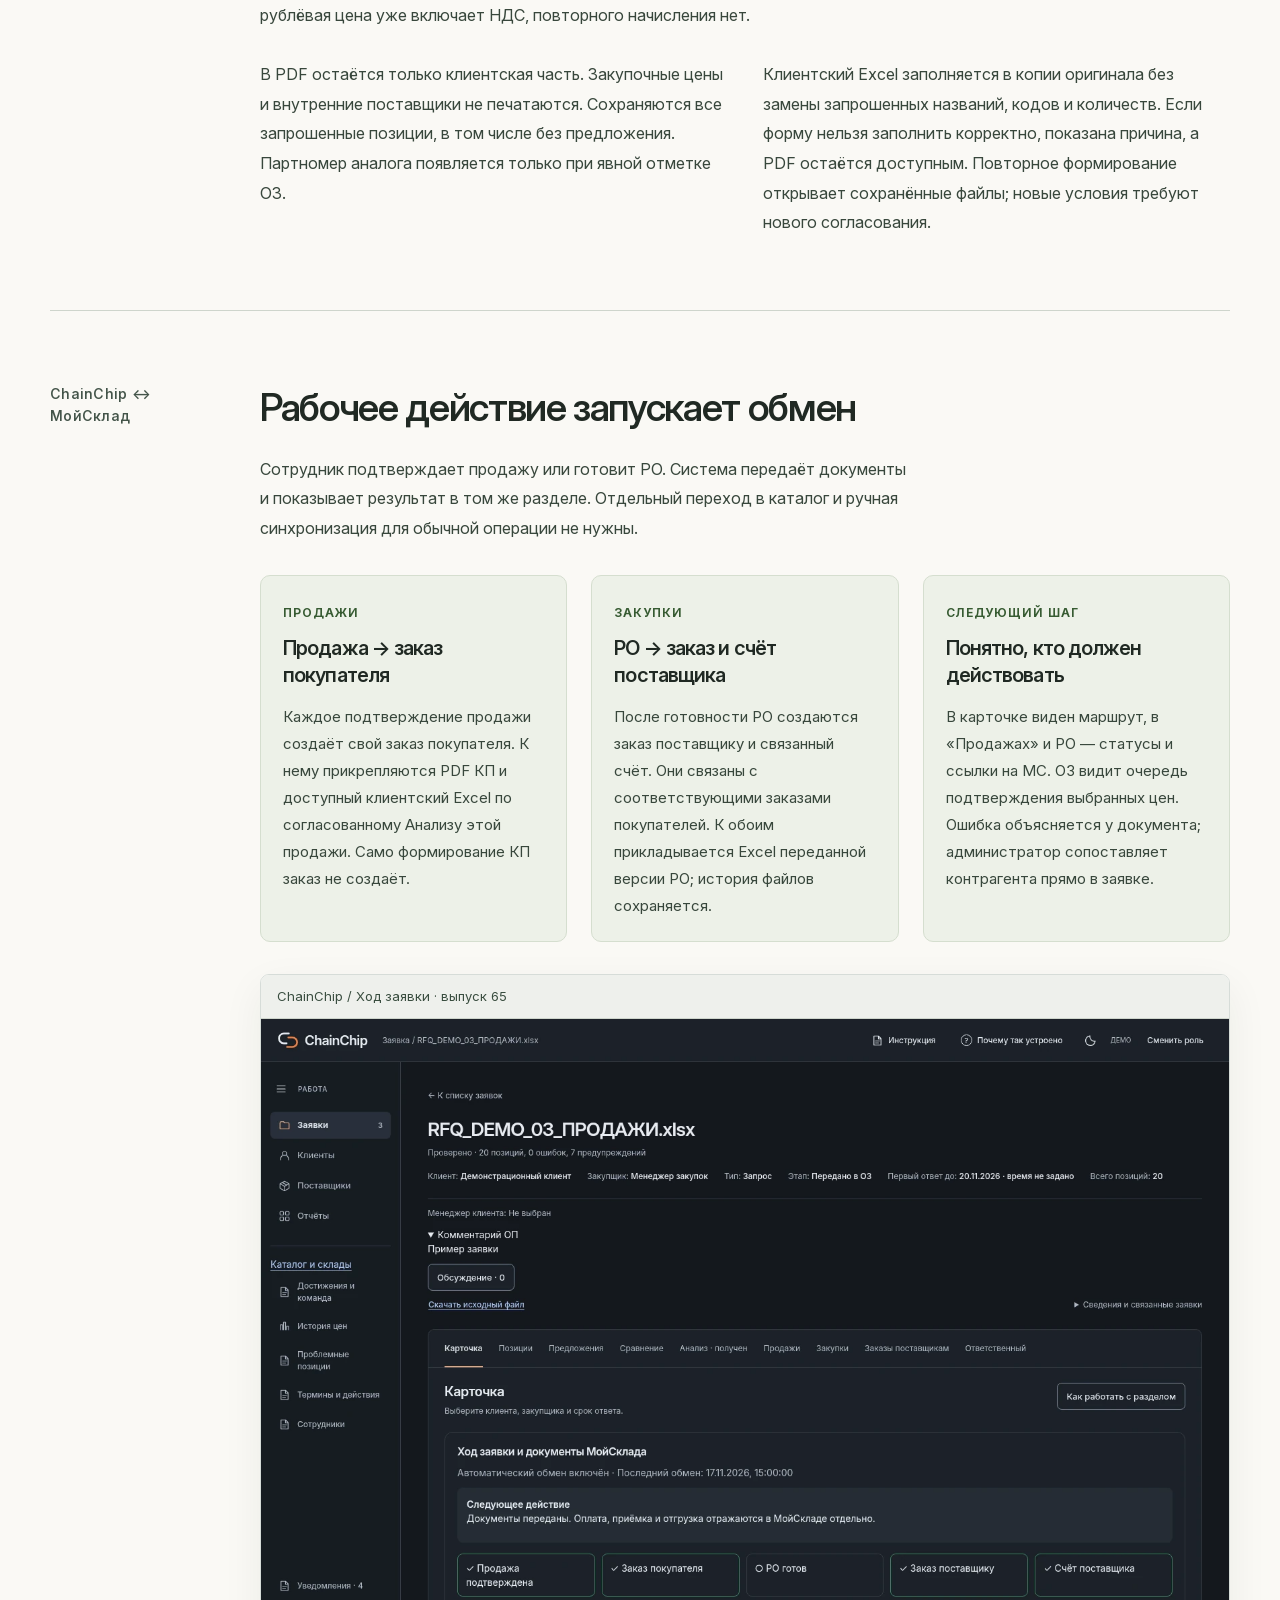
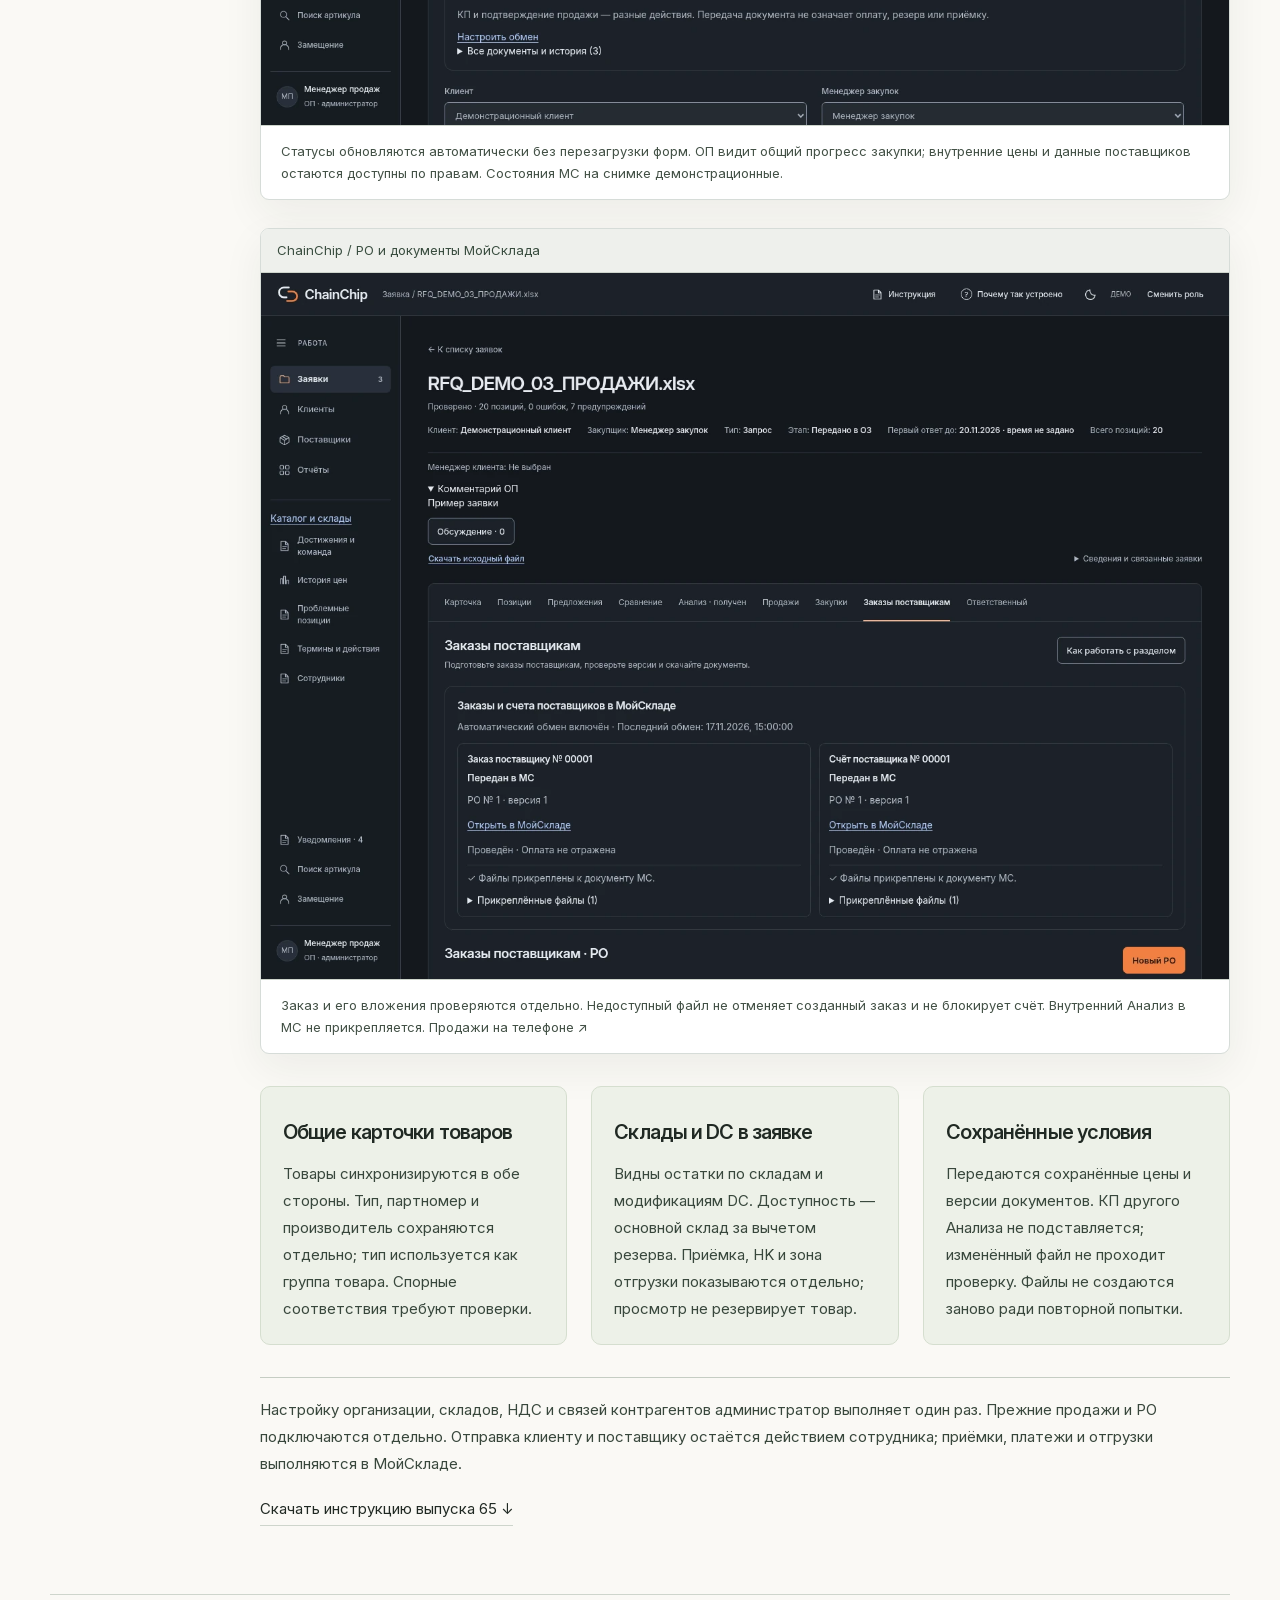
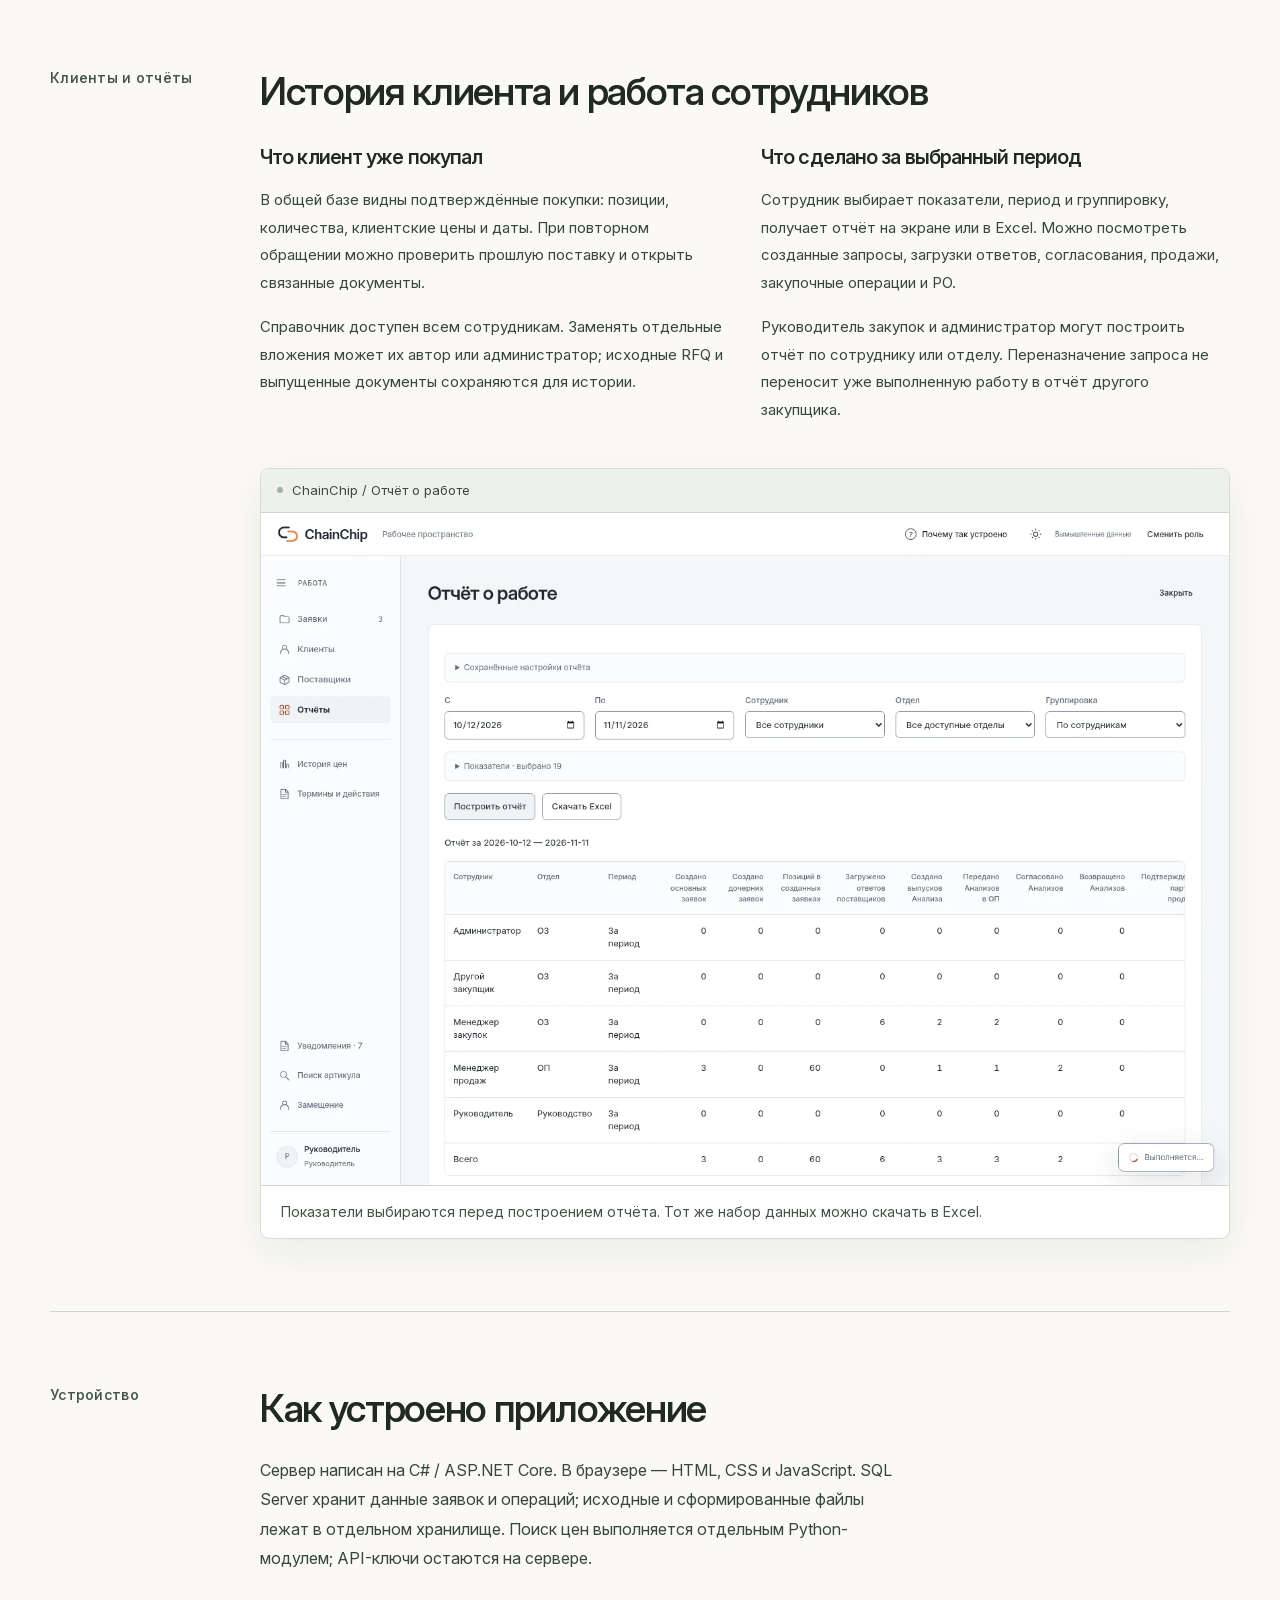
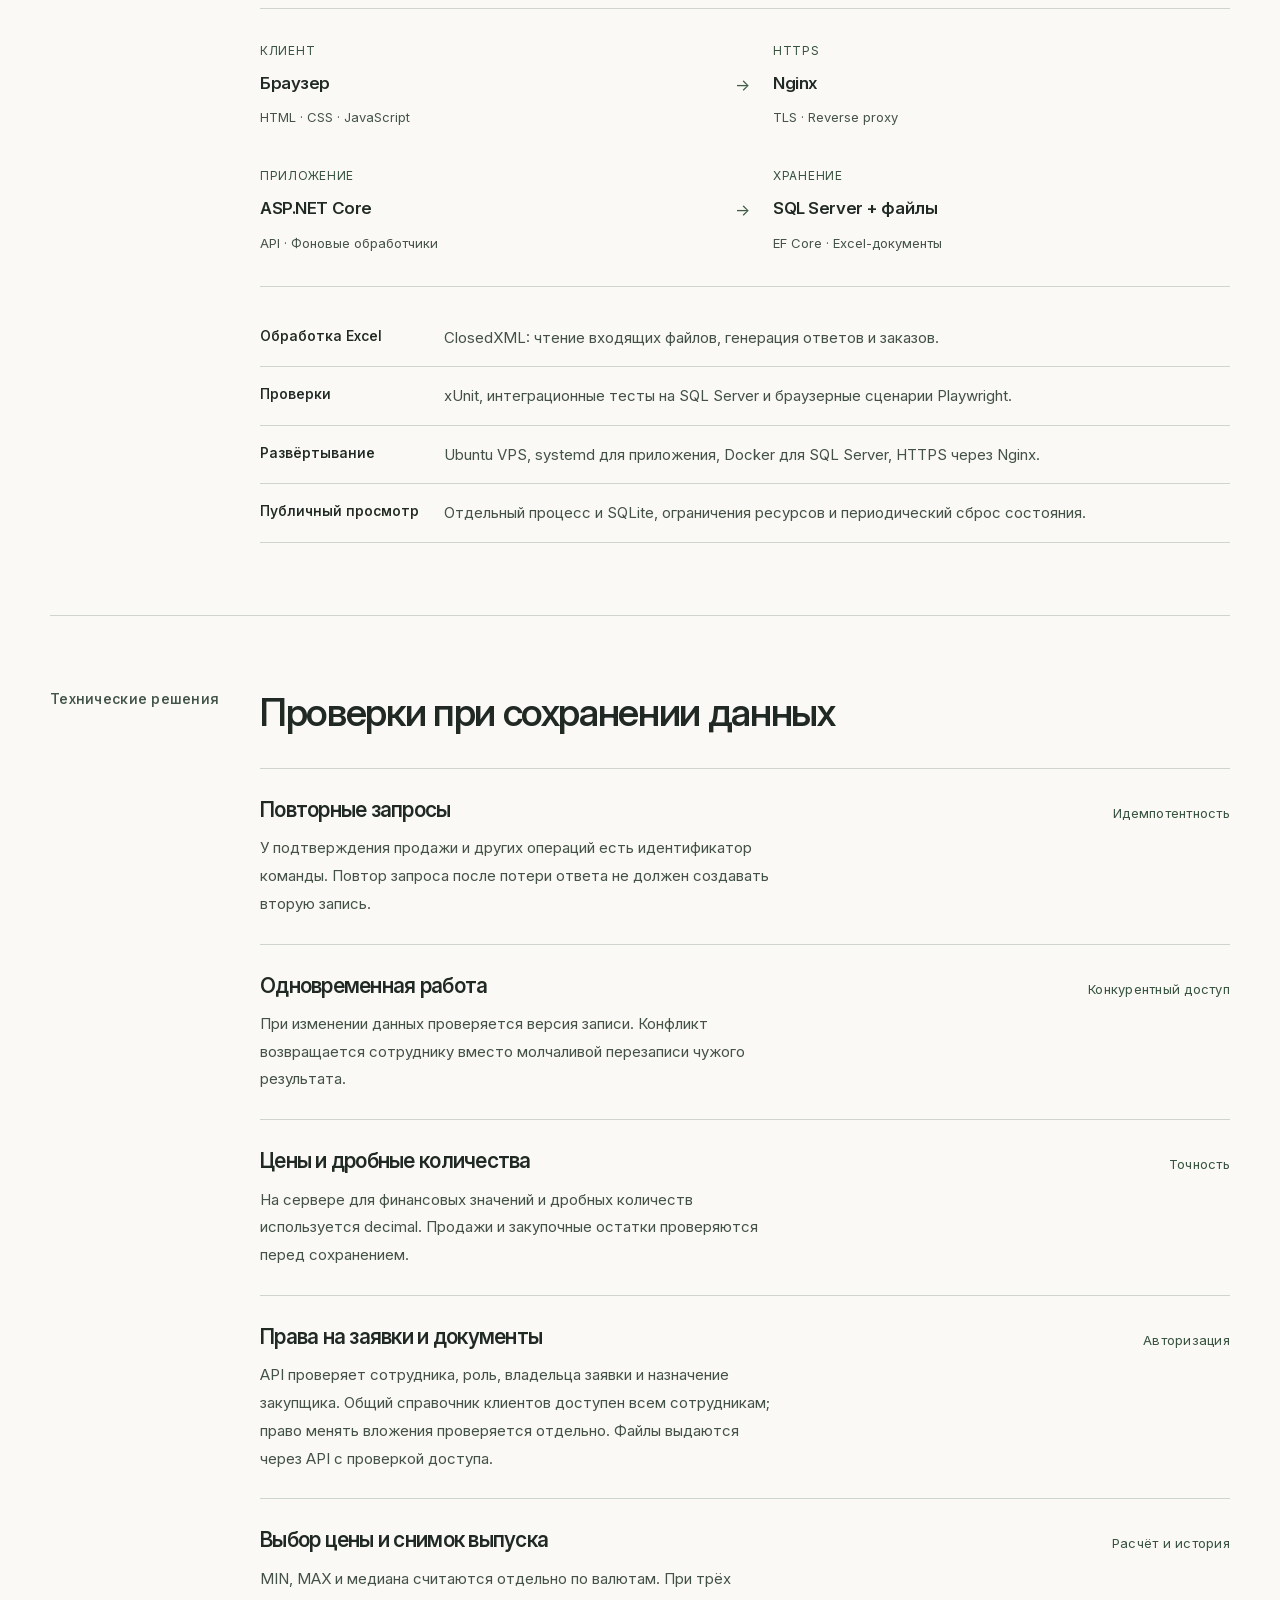
==== commit c425f070: "Present release 65 workflow, MoySklad orders and frozen document attachments" ====
--- a/index.html
+++ b/index.html
@@ -6,7 +6,7 @@
     <meta name="color-scheme" content="light" />
     <meta
       name="description"
-      content="ChainChip — веб-приложение для продаж и закупок электронных компонентов: RFQ, предложения поставщиков, согласование, общая база клиентов, отчёты сотрудников и заказы PO."
+      content="ChainChip — веб-приложение для продаж и закупок электронных компонентов: RFQ, Анализ и КП, продажи и PO, автоматические заказы и вложения в МойСкладе, остатки по складам и DC."
     />
     <meta
       property="og:title"
@@ -32,7 +32,7 @@
       type="font/woff2"
       crossorigin
     />
-    <link rel="stylesheet" href="styles.css?v=20261111-49" />
+    <link rel="stylesheet" href="styles.css?v=20261117-65" />
   </head>
   <body>
     <a class="skip" href="#main">К содержанию</a>
@@ -44,7 +44,7 @@
         ></a
       >
       <nav aria-label="Основная навигация">
-        <a href="#workflow">Процесс</a><a href="#search">Поиск цен</a><a href="#team">Клиенты и отчёты</a><a href="#engineering">Устройство</a
+        <a href="#workflow">Процесс</a><a href="#moysklad">МойСклад</a><a href="#search">Поиск цен</a><a href="#team">Клиенты и отчёты</a><a href="#engineering">Устройство</a
         ><a href="#decisions">Решения</a>
         <a
           class="nav-app"
@@ -60,7 +60,7 @@
         <div class="hero-top">
           <span class="eyebrow">Продажи и закупки электронных компонентов</span
           ><span class="status"
-            ><i aria-hidden="true"></i> Рабочая версия на сервере</span
+            ><i aria-hidden="true"></i> Выпуск 65 · 17.11.2026</span
           >
         </div>
         <div class="hero-grid">
@@ -69,10 +69,7 @@
               Заявки клиентов,<br />предложения<br /><span>и закупки</span>
             </h1>
             <p class="lead">
-              От входящего запроса до заказа поставщику: предложения,
-              согласованный Анализ, частичные продажи и закупочные партии
-              связаны с одной заявкой. Можно вернуться к позиции и увидеть,
-              на каких условиях принимали решение.
+              От Excel клиента до КП, продажи и закупки: заявка, согласованный Анализ и PO связаны с заказами МойСклада. Следующее действие и состояние документов видны рядом с операцией; история условий сохраняется.
             </p>
             <div class="hero-actions">
               <a
@@ -87,7 +84,7 @@
             </div>
             <p class="access-note">
               Для просмотра выберите роль. Пароль не нужен. Данные вымышленные;
-              общая среда периодически очищается. Поиск здесь использует подготовленные результаты без обращений к поставщикам. <a href="#preparation">Начать с новых сценариев →</a>
+              общая среда периодически очищается. Открытая демонстрация обновляется отдельно от основного приложения. Поиск в ней использует подготовленные результаты; обмен с боевым МойСкладом не включён. <a href="#moysklad">Посмотреть новый рабочий маршрут →</a>
             </p>
           </div>
           <div class="hero-aside" aria-label="Кратко о проекте">
@@ -107,7 +104,7 @@
               </div>
               <div>
                 <dt>Документы</dt>
-                <dd>Анализ и заказы поставщикам</dd>
+                <dd>Анализ, КП, PO и документы МойСклада</dd>
               </div>
             </dl>
           </div>
@@ -135,7 +132,7 @@
             предложение для позиции. Нажмите на снимок, чтобы рассмотреть таблицу.
           </figcaption>
         </figure>
-        <p class="release-note">Снимки актуальной сборки. Открытый экземпляр обновляется отдельно; до установки нового пакета интерфейс по ссылке может отличаться.</p>
+        <p class="release-note">Презентация возможностей выпуска 65. Новые экраны маршрута и МойСклада сняты на демонстрационных данных выпуска 65; остальные иллюстрации — из демонстрационной сборки 49. Снимки не подтверждают установку выпуска на сервер. Открытая демонстрация может отличаться.</p>
       </section>
       <section class="context wrap section" aria-labelledby="context-title">
         <div class="section-label"><span>Задача</span></div>
@@ -231,7 +228,7 @@
               <span class="step-number">04</span>
               <h3>Продажа частями</h3>
               <p>
-                Продажа подтверждается по конкретному предложению из согласованного Анализа. Цена перед продажей должна быть подтверждена поставщиком и действовать на момент продажи. Можно продать часть количества и вернуться к остатку.
+                ОЗ подтверждает цену поставщика и срок её действия. ОП выбирает позиции и количество из согласованного Анализа. Заказ покупателя передаётся в МойСклад автоматически; сохранённый КП прикрепляется по тому же Анализу.
               </p>
               <span class="step-owner">ОП · Продажи</span>
             </li>
@@ -239,11 +236,11 @@
               <span class="step-number">05</span>
               <h3>Закупка и PO</h3>
               <p>
-                Подтверждённые количества переходят в закупочные партии. Для
-                поставщика создаются версии заказа и Excel-документы.
+                Подтверждённые количества переходят в закупочные партии. Готовый PO запускает создание заказа поставщику и связанного счёта в МойСкладе. Excel переданной версии PO прикрепляется к обоим документам.
               </p>
               <span class="step-owner">ОЗ · Закупки</span>
             </li>
+            <li><span class="step-number">06</span><h3>Приёмка и исполнение</h3><p>Приёмки, остатки, резервы и движение ведутся в МойСкладе. В заявке видны остатки по складам и DC. Создание заказа, оплата, приёмка и отгрузка остаются отдельными событиями.</p><span class="step-owner">МойСклад · Склад и исполнение</span></li>
           </ol>
           <p class="workflow-note">
             Заявки можно отбирать по типу, а строки таблиц — по позиции,
@@ -256,9 +253,9 @@
         <div class="section-label"><span>Входящий Excel</span></div>
         <div class="section-content">
           <h2 id="preparation-title">Разобрать наименование до отправки запроса</h2>
-          <p class="section-intro">Тип компонента, партномер и производитель часто записаны в одной ячейке. Приложение предлагает разделение и отдельно показывает строки, которые нужно проверить.</p>
-          <div class="prose-columns"><p>Количество сохраняется. Если единица не указана, подставляется PCS. Суффиксы и знаки в партномере остаются на месте; описание и требования переносятся в комментарий.</p><p>Менеджер исправляет спорные строки и подтверждает результат перед применением. Исходный файл остаётся в истории. Это разбор текста, а не проверка по каталогу производителя.</p></div>
-          <figure class="product-shot secondary-shot"><div class="shot-bar"><span>ChainChip / Подготовка запроса</span></div><a href="assets/preparation.webp?v=20261111-49" target="_blank" rel="noopener noreferrer" aria-label="Открыть результат разбора запроса"><img src="assets/preparation.webp?v=20261111-49" width="1440" height="1000" loading="lazy" alt="Предварительный разбор наименований: исходная строка, тип товара, партномер, производитель и ручная проверка спорных значений." /></a><figcaption>До применения видны исходная строка и предложенные поля. Неоднозначные строки требуют подтверждения. <a href="assets/preparation-mobile.webp?v=20261111-49" target="_blank" rel="noopener noreferrer">Экран телефона ↗</a></figcaption></figure>
+          <p class="section-intro">Тип компонента, партномер и производитель часто записаны в одной ячейке. При загрузке клиентского Excel приложение автоматически разделяет поля и показывает строки, которые нужно проверить. Для неизвестной формы ОП подтверждает лист, заголовки и колонки в предпросмотре.</p>
+          <div class="prose-columns"><p>Количество сохраняется. Если единица не указана, подставляется PCS. Суффиксы и знаки в партномере остаются на месте; описание и требования переносятся в комментарий.</p><p>Менеджер исправляет спорные строки перед передачей в закупки. Повторяющиеся партномера остаются отдельными позициями. Исходный файл остаётся в истории. Это разбор текста, а не проверка по каталогу производителя.</p></div>
+          <figure class="product-shot secondary-shot"><div class="shot-bar"><span>ChainChip / Подготовка запроса</span></div><a href="assets/preparation.webp?v=20261111-49" target="_blank" rel="noopener noreferrer" aria-label="Открыть результат разбора запроса"><img src="assets/preparation.webp?v=20261111-49" width="1440" height="1000" loading="lazy" alt="Предварительный разбор наименований: исходная строка, тип товара, партномер, производитель и ручная проверка спорных значений." /></a><figcaption>Экран разбора из демонстрационной сборки 49. В основном приложении разбор выполняется при загрузке; неоднозначные строки требуют подтверждения. <a href="assets/preparation-mobile.webp?v=20261111-49" target="_blank" rel="noopener noreferrer">Экран телефона ↗</a></figcaption></figure>
         </div>
       </section>
       <section id="branches" class="wrap section" aria-labelledby="branches-title"><div class="section-label"><span>Долгие заявки</span></div><div class="section-content"><h2 id="branches-title">Одна основная заявка, несколько поставок</h2><p class="section-intro">Большой запрос может обрабатываться месяцами. Для отдельных позиций создаются дочерние заявки со своим Анализом и согласованием. Связи и выделенные количества остаются видимыми; статистика основной заявки учитывает дочерние.</p><div class="prose-columns"><p>Дочерняя заявка начинается с собственного статуса. Количество резервируется из родительской, а подтверждённая продажа списывается из её остатка. Вложенность может продолжаться дальше.</p><p>Сотрудник видит сроки первого ответа с точностью до времени. Завершённую работу можно отправить в архив; архив включается в отчёты, корзина — нет.</p></div></div></section>
@@ -296,6 +293,28 @@
           <p class="section-intro">История собирает предложения поставщиков и оформленные закупки по точному партномеру и производителю. Рядом с ценой — дата, поставщик, сотрудник, количество и условия.</p>
           <div class="prose-columns"><p>Можно посмотреть прежние предложения в другом проекте, проверить DC и срок поставки. Старая цена не становится текущей автоматически — условия нужно подтвердить заново.</p><p>Цены и поставщики доступны отделам. Название проекта и клиент показываются только тем, у кого есть доступ к заявке.</p></div>
           <figure class="product-shot secondary-shot"><div class="shot-bar"><span>ChainChip / История цен</span></div><a href="assets/price-history.webp?v=20261111-49" target="_blank" rel="noopener noreferrer" aria-label="Открыть историю цен позиции"><img src="assets/price-history.webp?v=20261111-49" width="1440" height="1000" loading="lazy" alt="Журнал цен позиции: даты, поставщики, сотрудники, цены, количество, DC, LT и доступные проекты." /></a><figcaption>Прежние цены помогают проверить новое предложение. У каждого значения сохраняются источник и дата.</figcaption></figure>
+        </div>
+      </section>
+      <section id="commercial" class="wrap section" aria-labelledby="commercial-title"><div class="section-label"><span>Предложение клиенту</span></div><div class="section-content"><h2 id="commercial-title">КП из согласованного Анализа</h2><p class="section-intro">После согласования сотрудник формирует PDF и, если исходная форма подходит, заполненный Excel клиента. Документы используют сохранённые цены и курс: рублёвая цена уже включает НДС, повторного начисления нет.</p><div class="prose-columns"><p>В PDF остаётся только клиентская часть. Закупочные цены и внутренние поставщики не печатаются. Сохраняются все запрошенные позиции, в том числе без предложения. Партномер аналога появляется только при явной отметке ОЗ.</p><p>Клиентский Excel заполняется в копии оригинала без замены запрошенных названий, кодов и количеств. Если форму нельзя заполнить корректно, показана причина, а PDF остаётся доступным. Повторное формирование открывает сохранённые файлы; новые условия требуют нового согласования.</p></div></div></section>
+      <section id="moysklad" class="wrap section" aria-labelledby="moysklad-title">
+        <div class="section-label"><span>ChainChip ↔ МойСклад</span></div>
+        <div class="section-content">
+          <h2 id="moysklad-title">Рабочее действие запускает обмен</h2>
+          <p class="section-intro">Сотрудник подтверждает продажу или готовит PO. Система передаёт документы и показывает результат в том же разделе. Отдельный переход в каталог и ручная синхронизация для обычной операции не нужны.</p>
+          <div class="integration-cards">
+            <article><span class="integration-kicker">Продажи</span><h3>Продажа → заказ покупателя</h3><p>Каждое подтверждение продажи создаёт свой заказ покупателя. К нему прикрепляются PDF КП и доступный клиентский Excel по согласованному Анализу этой продажи. Само формирование КП заказ не создаёт.</p></article>
+            <article><span class="integration-kicker">Закупки</span><h3>PO → заказ и счёт поставщика</h3><p>После готовности PO создаются заказ поставщику и связанный счёт. Они связаны с соответствующими заказами покупателей. К обоим прикладывается Excel переданной версии PO; история файлов сохраняется.</p></article>
+            <article><span class="integration-kicker">Следующий шаг</span><h3>Понятно, кто должен действовать</h3><p>В карточке виден маршрут, в «Продажах» и PO — статусы и ссылки на МС. ОЗ видит очередь подтверждения выбранных цен. Ошибка объясняется у документа; администратор сопоставляет контрагента прямо в заявке.</p></article>
+          </div>
+          <figure class="product-shot integration-shot"><div class="shot-bar"><span>ChainChip / Ход заявки · выпуск 65</span></div><a href="assets/workflow-65.webp?v=20261117-65" target="_blank" rel="noopener noreferrer" aria-label="Открыть маршрут заявки в выпуске 65"><img src="assets/workflow-65.webp?v=20261117-65" width="1440" height="1050" loading="lazy" alt="Карточка демонстрационной заявки: следующее действие и маршрут от подтверждения продажи до счёта поставщика."/></a><figcaption>Статусы обновляются автоматически без перезагрузки форм. ОП видит общий прогресс закупки; внутренние цены и данные поставщиков остаются доступны по правам. Состояния МС на снимке демонстрационные.</figcaption></figure>
+          <figure class="product-shot integration-shot"><div class="shot-bar"><span>ChainChip / PO и документы МойСклада</span></div><a href="assets/moysklad-po-65.webp?v=20261117-65" target="_blank" rel="noopener noreferrer" aria-label="Открыть заказ и счёт в разделе PO"><img src="assets/moysklad-po-65.webp?v=20261117-65" width="1440" height="1050" loading="lazy" alt="Раздел PO с заказом поставщику, связанным счётом, ссылками в МойСклад и результатом прикрепления файлов."/></a><figcaption>Заказ и его вложения проверяются отдельно. Недоступный файл не отменяет созданный заказ и не блокирует счёт. Внутренний Анализ в МС не прикрепляется. <a href="assets/sales-mobile-65.webp?v=20261117-65" target="_blank" rel="noopener noreferrer">Продажи на телефоне ↗</a></figcaption></figure>
+          <div class="integration-cards compact-cards">
+            <article><h3>Общие карточки товаров</h3><p>Товары синхронизируются в обе стороны. Тип, партномер и производитель сохраняются отдельно; тип используется как группа товара. Спорные соответствия требуют проверки.</p></article>
+            <article><h3>Склады и DC в заявке</h3><p>Видны остатки по складам и модификациям DC. Доступность — основной склад за вычетом резерва. Приёмка, HK и зона отгрузки показываются отдельно; просмотр не резервирует товар.</p></article>
+            <article><h3>Сохранённые условия</h3><p>Передаются сохранённые цены и версии документов. КП другого Анализа не подставляется; изменённый файл не проходит проверку. Файлы не создаются заново ради повторной попытки.</p></article>
+          </div>
+          <p class="integration-note">Настройку организации, складов, НДС и связей контрагентов администратор выполняет один раз. Прежние продажи и PO подключаются отдельно. Отправка клиенту и поставщику остаётся действием сотрудника; приёмки, платежи и отгрузки выполняются в МойСкладе.</p>
+          <a class="text-link" href="assets/user-guide-65.md" download="ChainChip-инструкция-65.md">Скачать инструкцию выпуска 65 ↓</a>
         </div>
       </section>
       <section id="team" class="team wrap section" aria-labelledby="team-title">
@@ -317,7 +336,7 @@
               <p>Сотрудник выбирает показатели, период и группировку, получает
                 отчёт на экране или в Excel. Можно посмотреть созданные запросы,
                 загрузки ответов, согласования, продажи, закупочные операции и PO.</p>
-              <p>РОЗ и генеральный директор могут построить отчёт по сотруднику
+              <p>Руководитель закупок и администратор могут построить отчёт по сотруднику
                 или отделу. Переназначение запроса не переносит уже выполненную
                 работу в отчёт другого закупщика.</p>
             </article>
@@ -514,9 +533,7 @@
         <div class="section-content">
           <h2 id="boundaries-title">Что важно перед внедрением</h2>
           <p class="section-intro">
-            Приложение работает на VPS и проходит ограниченный пилот. Перед
-            использованием в конкретной компании нужно проверить её Excel-файлы,
-            права сотрудников и объёмы обработки.
+            Основное приложение и открытая демонстрация обновляются отдельно. Интеграция с МойСкладом работает после настройки доступа, организации, складов, НДС и контрагентов. Перед запуском проверяют права, документы и основные сценарии компании.
           </p>
           <ul class="limits">
             <li>
@@ -527,9 +544,9 @@
               скачивания файла.
             </li>
             <li>
-              Статусы оплаты и доставки отмечаются вручную; приложение не
-              проводит платежи.
-            </li>
+              Платежи, приёмки и отгрузки оформляются сотрудниками в МойСкладе. ChainChip показывает состояние связанных документов; передача заказа не означает оплату или получение товара.
+            </li>
+            <li>Интеграция с 1С не используется. Автоматизация согласования PO в Битриксе и обновления без простоя остаются планами.</li>
             <li>
               Нагрузка проверяется на целевом сервере: большие Excel и
               параллельные импорты требуют памяти.
@@ -561,7 +578,7 @@
     </main>
     <footer class="footer wrap">
       <a class="brand" href="#"><svg class="brand-mark" viewBox="0 0 36 32" aria-hidden="true"><path d="M20 5H12a9 9 0 0 0 0 18h5"/><path d="M16 9h8a9 9 0 0 1 0 18h-5" class="brand-contact"/></svg>ChainChip</a>
-      <p>Продажи и закупки электронных компонентов</p>
+      <p>Продажи и закупки электронных компонентов · выпуск 65</p>
       <a
         href="https://github.com/B0ttokyanpa"
         target="_blank"
--- a/styles.css
+++ b/styles.css
@@ -1409,3 +1409,13 @@
 .team-notes p { color:#38473c; font-size:15px; line-height:1.85; margin:0 0 16px; }
 .report-shot { margin:28px 0 0; }
 @media(max-width:720px) { .team-notes { grid-template-columns:1fr; gap:18px; } }
+
+/* Release 65: the exchange follows the employee's business action. */
+.integration-cards{display:grid;grid-template-columns:repeat(3,minmax(0,1fr));gap:24px;margin:32px 0}
+.integration-cards article{min-width:0;padding:22px;background:#edf1e8;border:1px solid #d5decf;border-radius:10px}
+.integration-cards h3{font-size:20px;line-height:1.35;margin:10px 0 14px;color:var(--ink)}
+.integration-cards p,.integration-note{font-size:15px;line-height:1.8;color:#38473c;overflow-wrap:anywhere}
+.integration-kicker{font-size:12px;font-weight:650;text-transform:uppercase;letter-spacing:.08em;color:#375b32}
+.integration-shot{margin-top:28px}.integration-shot figcaption{font-size:13px;line-height:1.75}
+.integration-note{padding:18px 0;border-top:1px solid #c5cdc3}
+@media(max-width:1050px){.integration-cards{grid-template-columns:1fr;gap:14px}.integration-cards article{padding:18px}}
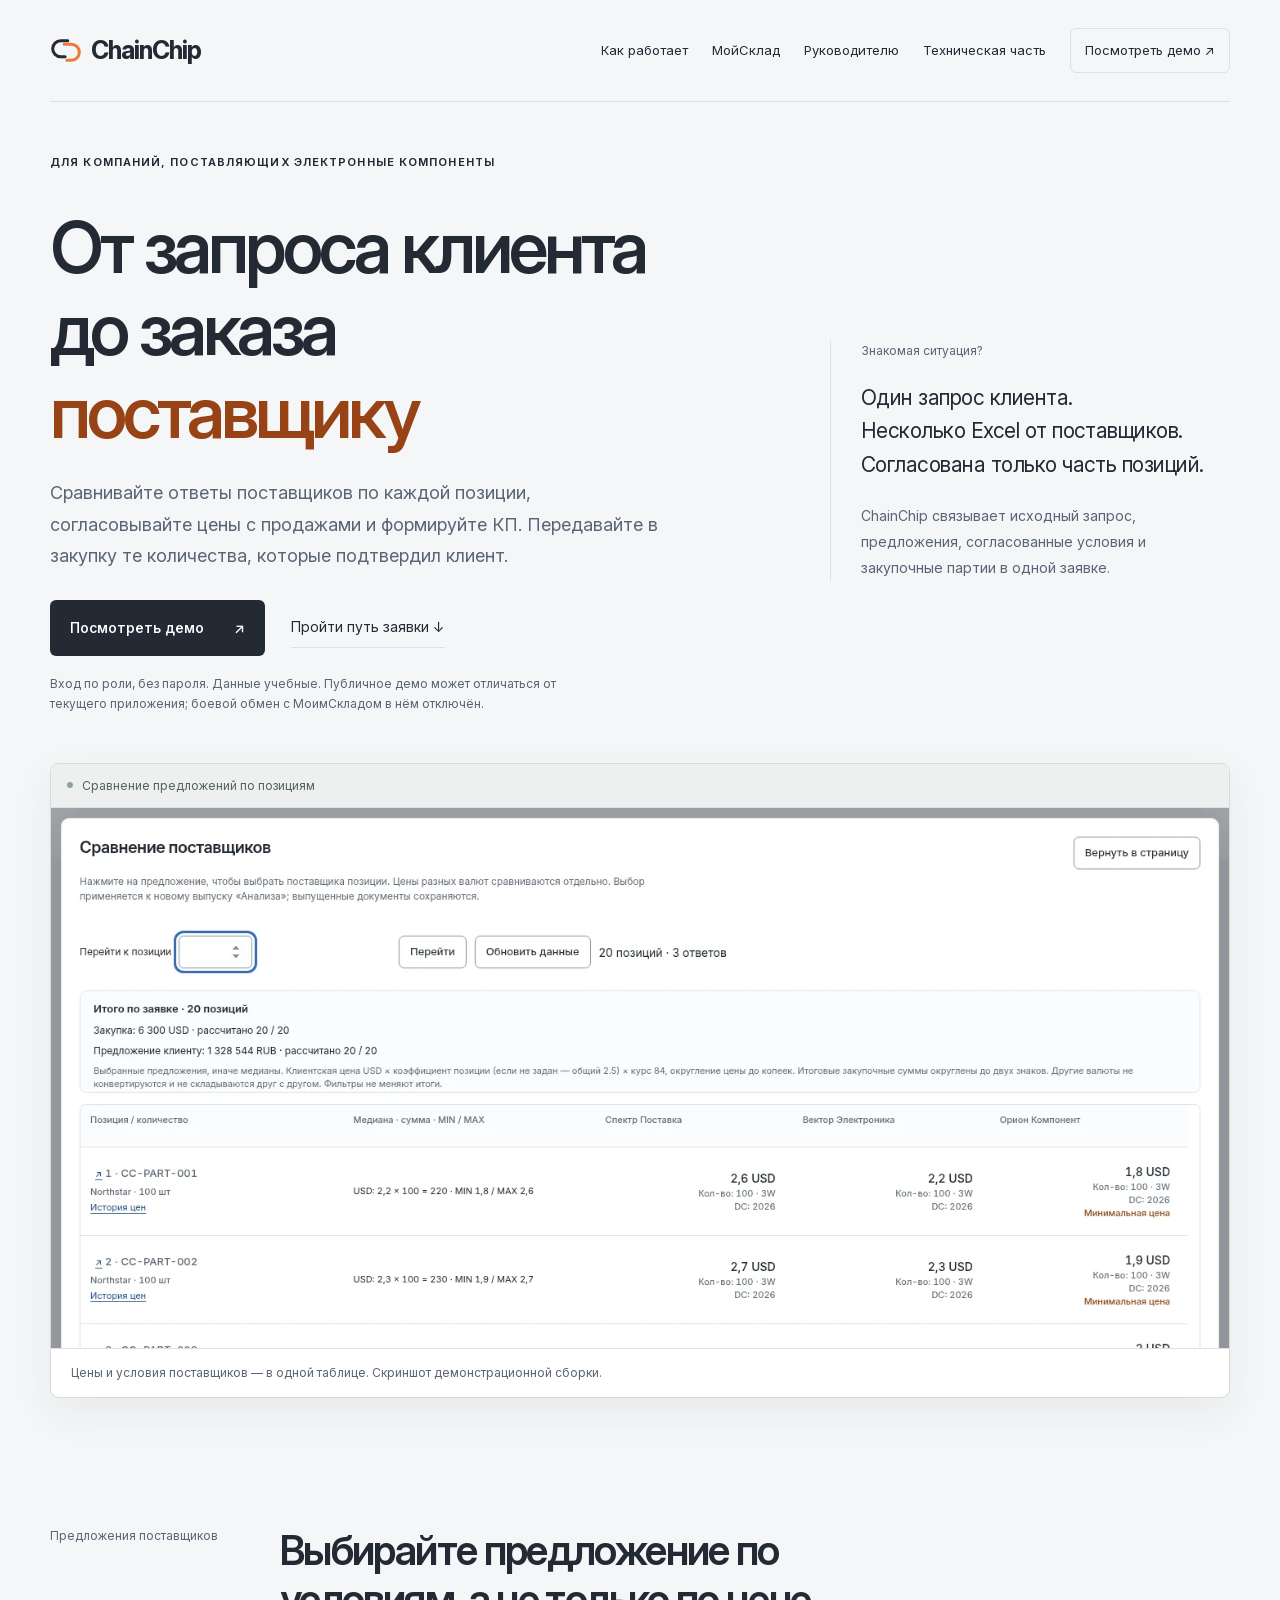
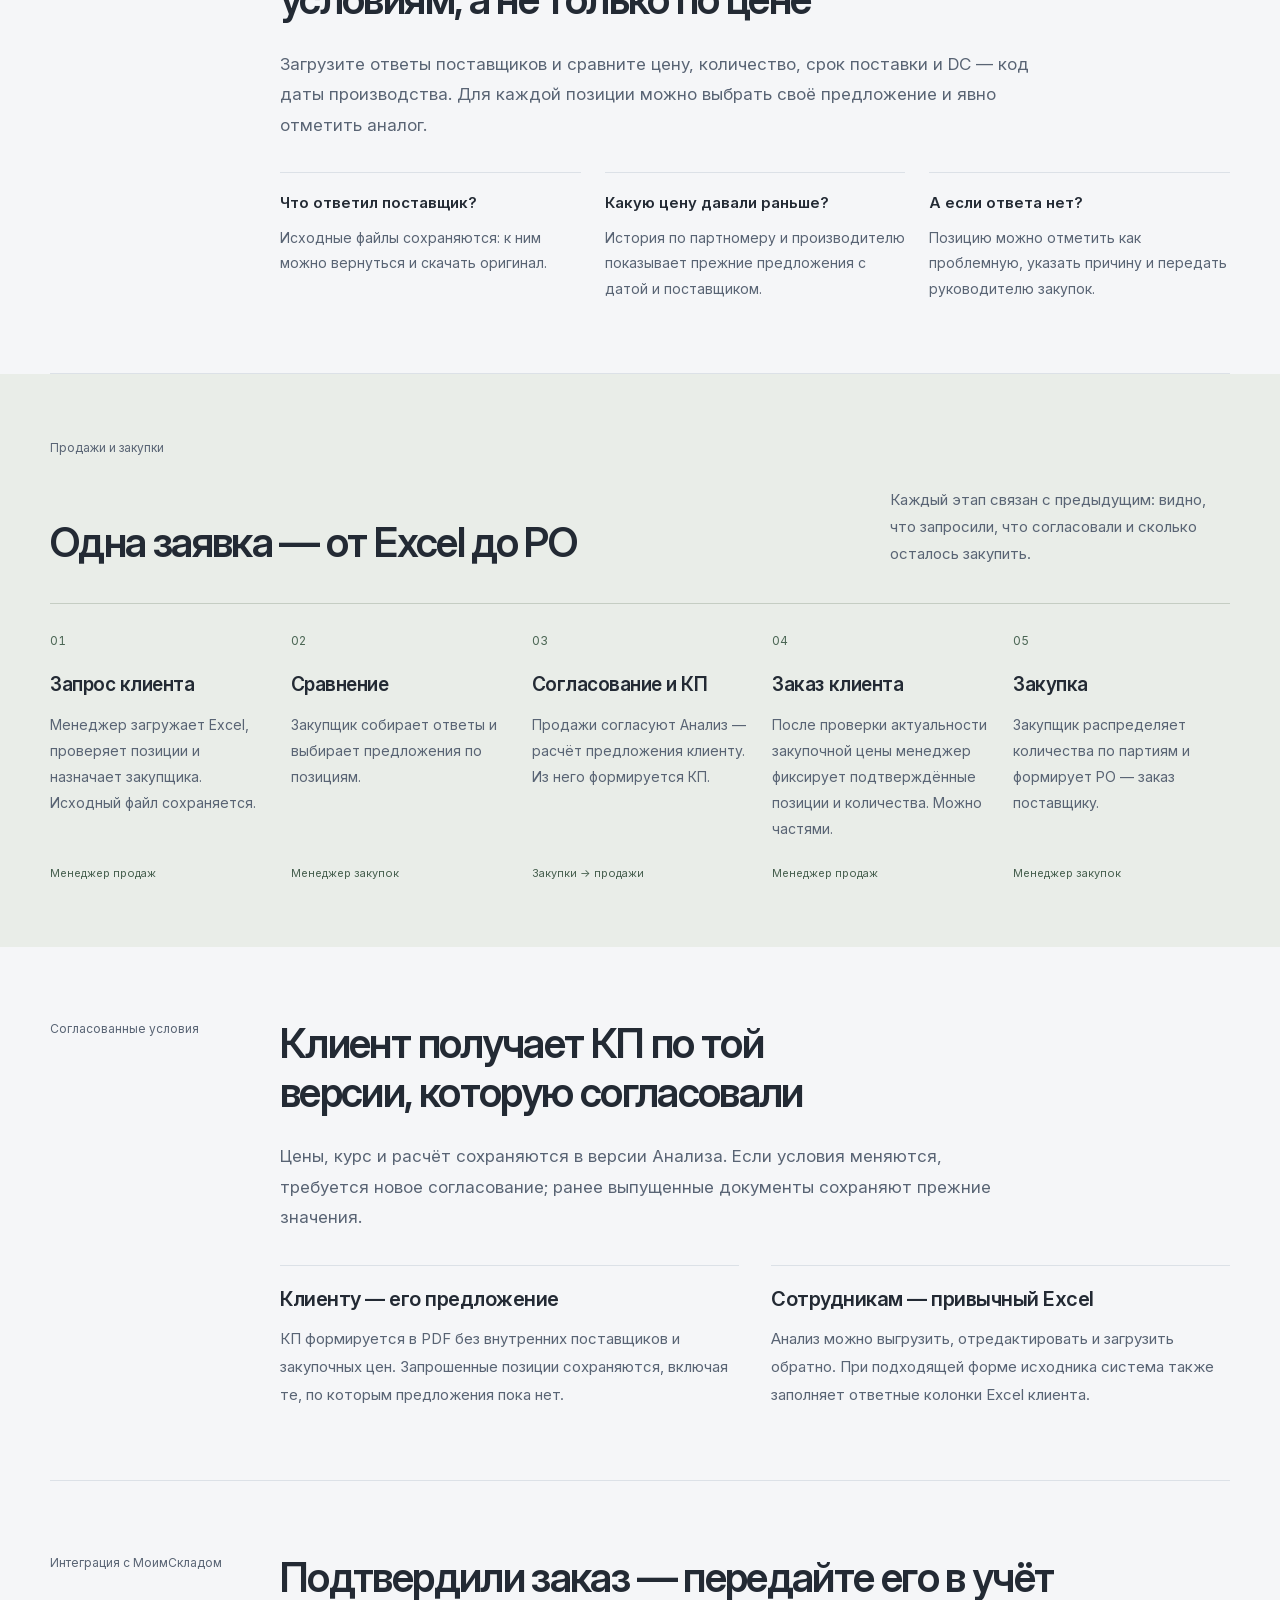
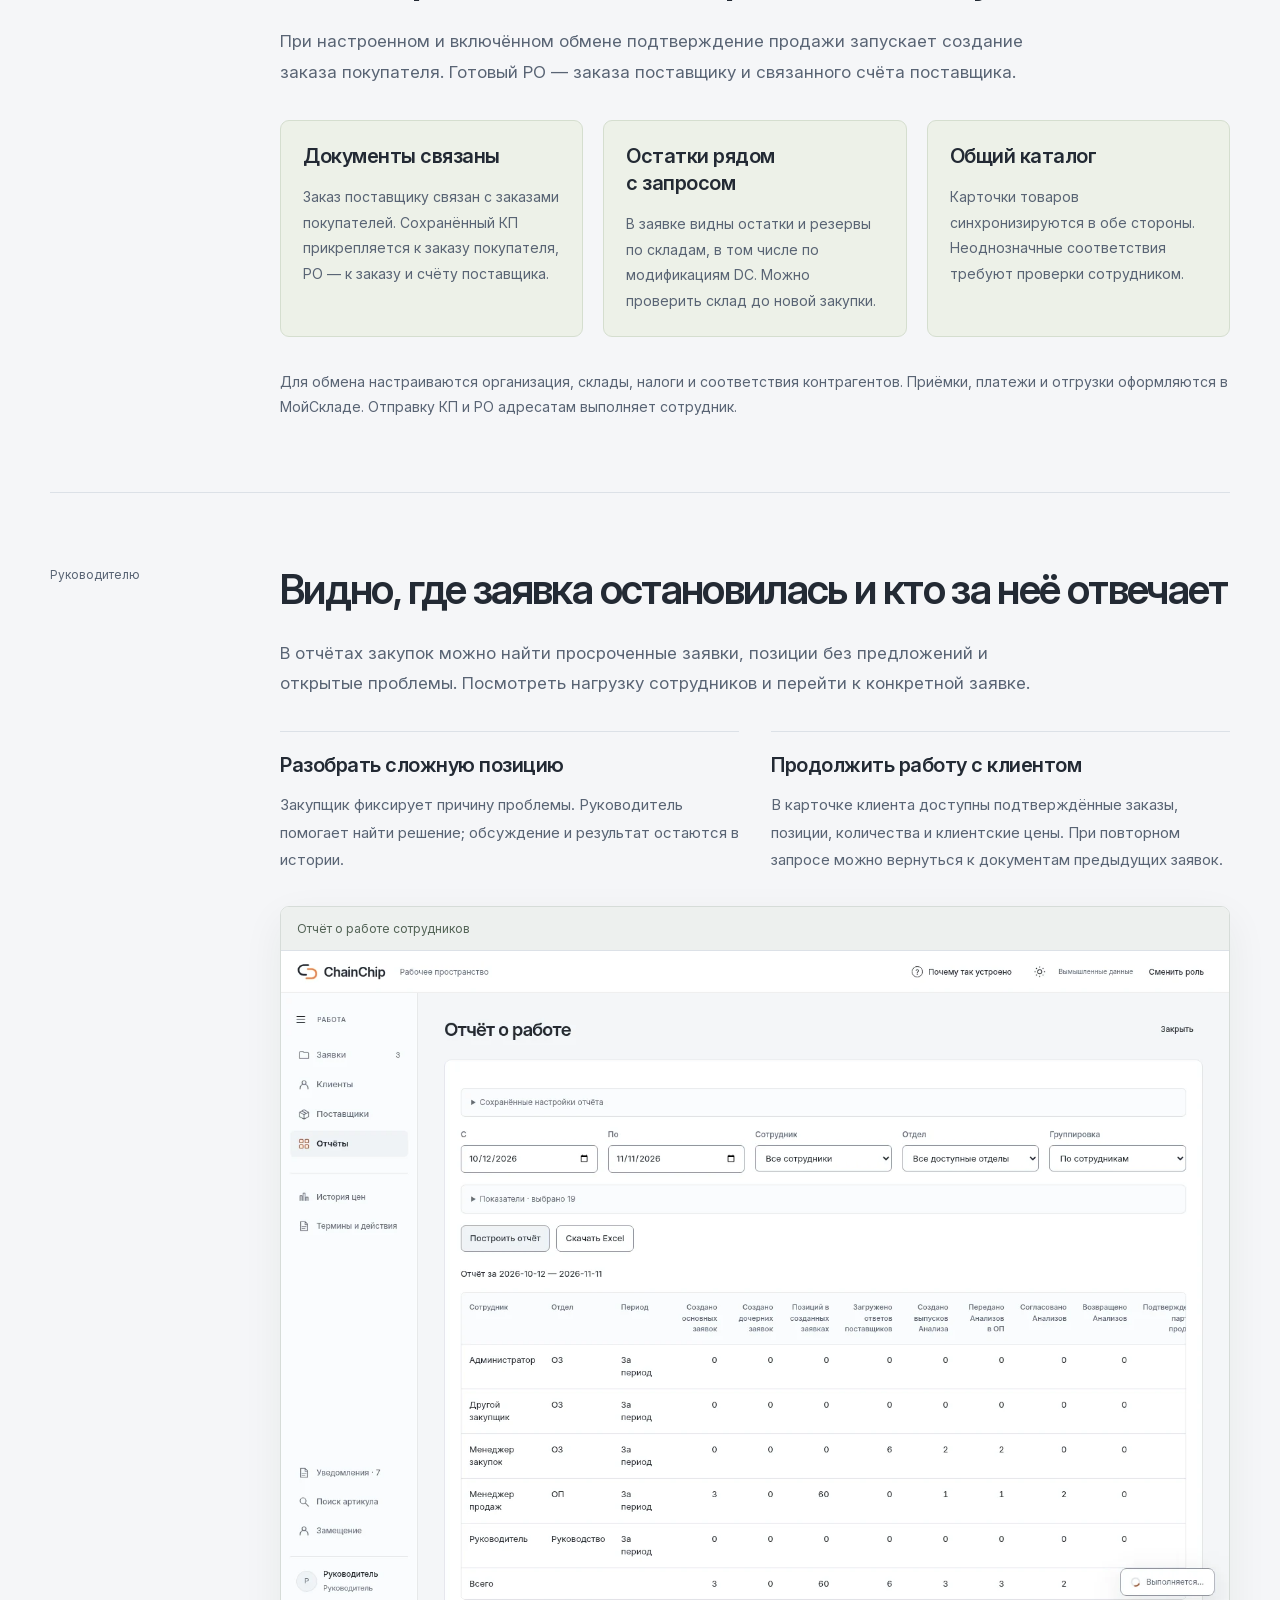
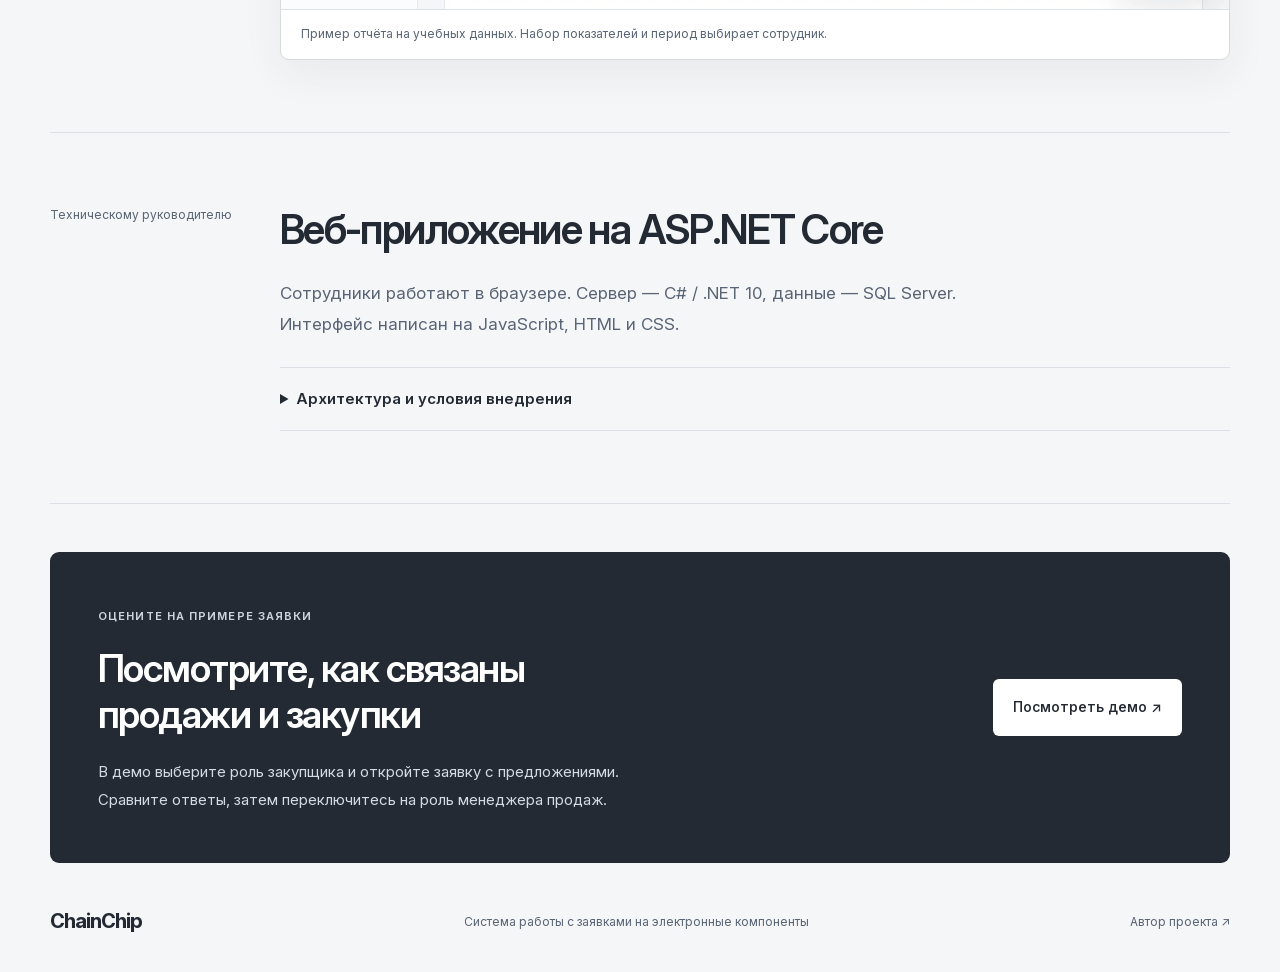
==== commit d4d07a44: "Rewrite presentation around buyer workflows and verified product capabilities" ====
--- a/index.html
+++ b/index.html
@@ -1,590 +1,148 @@
 <!doctype html>
 <html lang="ru">
-  <head>
-    <meta charset="utf-8" />
-    <meta name="viewport" content="width=device-width,initial-scale=1" />
-    <meta name="color-scheme" content="light" />
-    <meta
-      name="description"
-      content="ChainChip — веб-приложение для продаж и закупок электронных компонентов: RFQ, Анализ и КП, продажи и PO, автоматические заказы и вложения в МойСкладе, остатки по складам и DC."
-    />
-    <meta
-      property="og:title"
-      content="ChainChip — работа с заявками на электронные компоненты"
-    />
-    <meta
-      property="og:description"
-      content="Рабочий процесс, интерфейс и технические решения проекта на ASP.NET Core. Приложение доступно для просмотра с вымышленными данными."
-    />
-    <meta property="og:type" content="website" />
-    <meta
-      property="og:image"
-      content="https://b0ttokyanpa.github.io/chainchiprfq/assets/comparison.webp"
-    />
-    <meta name="twitter:card" content="summary_large_image" />
-    <link rel="canonical" href="https://b0ttokyanpa.github.io/chainchiprfq/" />
-    <title>ChainChip — продажи и закупки электронных компонентов</title>
-    <link rel="icon" href="assets/favicon.svg" type="image/svg+xml" />
-    <link
-      rel="preload"
-      href="assets/InterVariable.woff2"
-      as="font"
-      type="font/woff2"
-      crossorigin
-    />
-    <link rel="stylesheet" href="styles.css?v=20261117-65" />
-  </head>
-  <body>
-    <a class="skip" href="#main">К содержанию</a>
-    <header class="header wrap">
-      <a class="brand" href="#" aria-label="ChainChip, начало страницы"
-        ><svg class="brand-mark" viewBox="0 0 36 32" aria-hidden="true"><path d="M20 5H12a9 9 0 0 0 0 18h5"/><path d="M16 9h8a9 9 0 0 1 0 18h-5" class="brand-contact"/></svg>ChainChip<span
-          class="brand-dot"
-          >.</span
-        ></a
-      >
-      <nav aria-label="Основная навигация">
-        <a href="#workflow">Процесс</a><a href="#moysklad">МойСклад</a><a href="#search">Поиск цен</a><a href="#team">Клиенты и отчёты</a><a href="#engineering">Устройство</a
-        ><a href="#decisions">Решения</a>
-        <a
-          class="nav-app"
-          href="https://demo.chainchiprfq.ru/"
-          target="_blank"
-          rel="noopener noreferrer"
-          >Открыть приложение <span aria-hidden="true">↗</span></a
-        >
-      </nav>
-    </header>
-    <main id="main">
-      <section class="hero wrap" aria-labelledby="hero-title">
-        <div class="hero-top">
-          <span class="eyebrow">Продажи и закупки электронных компонентов</span
-          ><span class="status"
-            ><i aria-hidden="true"></i> Выпуск 65 · 17.11.2026</span
-          >
+<head>
+  <meta charset="utf-8" />
+  <meta name="viewport" content="width=device-width,initial-scale=1" />
+  <meta name="color-scheme" content="light" />
+  <title>ChainChip — от запроса на компоненты до заказа поставщику</title>
+  <meta name="description" content="ChainChip для дистрибьюторов электронных компонентов: сравнение предложений поставщиков, согласование цен, КП и закупка по подтверждённому заказу клиента. Интеграция с МоимСкладом." />
+  <meta property="og:title" content="ChainChip — от запроса клиента до заказа поставщику" />
+  <meta property="og:description" content="Сравните предложения по каждой позиции. Согласуйте условия. Передайте подтверждённые количества в закупку." />
+  <meta property="og:type" content="website" />
+  <meta property="og:image" content="https://b0ttokyanpa.github.io/chainchiprfq/assets/comparison.webp" />
+  <meta name="twitter:card" content="summary_large_image" />
+  <link rel="canonical" href="https://b0ttokyanpa.github.io/chainchiprfq/" />
+  <link rel="icon" href="assets/favicon.svg" type="image/svg+xml" />
+  <link rel="preload" href="assets/InterVariable.woff2" as="font" type="font/woff2" crossorigin />
+  <link rel="stylesheet" href="styles.css?v=20261117-business" />
+</head>
+<body>
+  <a class="skip" href="#main">К содержанию</a>
+  <header class="header wrap">
+    <a class="brand" href="#" aria-label="ChainChip, начало страницы"><svg class="brand-mark" viewBox="0 0 36 32" aria-hidden="true"><path d="M20 5H12a9 9 0 0 0 0 18h5"/><path d="M16 9h8a9 9 0 0 1 0 18h-5" class="brand-contact"/></svg>ChainChip</a>
+    <nav aria-label="Основная навигация">
+      <a href="#workflow">Как работает</a><a href="#moysklad">МойСклад</a><a href="#team">Руководителю</a><a href="#engineering">Техническая часть</a>
+      <a class="nav-app" href="https://demo.chainchiprfq.ru/" target="_blank" rel="noopener noreferrer">Посмотреть демо ↗</a>
+    </nav>
+  </header>
+  <main id="main">
+    <section class="hero wrap" aria-labelledby="hero-title">
+      <span class="eyebrow">Для компаний, поставляющих электронные компоненты</span>
+      <div class="hero-grid">
+        <div class="hero-copy">
+          <h1 id="hero-title">От запроса клиента<br />до заказа<br /><span>поставщику</span></h1>
+          <p class="lead">Сравнивайте ответы поставщиков по каждой позиции, согласовывайте цены с продажами и формируйте КП. Передавайте в закупку те количества, которые подтвердил клиент.</p>
+          <div class="hero-actions">
+            <a class="button" href="https://demo.chainchiprfq.ru/" target="_blank" rel="noopener noreferrer">Посмотреть демо <span aria-hidden="true">↗</span></a>
+            <a class="text-link" href="#workflow">Пройти путь заявки ↓</a>
+          </div>
+          <p class="access-note">Вход по роли, без пароля. Данные учебные. Публичное демо может отличаться от текущего приложения; боевой обмен с МоимСкладом в нём отключён.</p>
         </div>
-        <div class="hero-grid">
-          <div class="hero-copy">
-            <h1 id="hero-title">
-              Заявки клиентов,<br />предложения<br /><span>и закупки</span>
-            </h1>
-            <p class="lead">
-              От Excel клиента до КП, продажи и закупки: заявка, согласованный Анализ и PO связаны с заказами МойСклада. Следующее действие и состояние документов видны рядом с операцией; история условий сохраняется.
-            </p>
-            <div class="hero-actions">
-              <a
-                class="button"
-                href="https://demo.chainchiprfq.ru/"
-                target="_blank"
-                rel="noopener noreferrer"
-                >Открыть приложение <span aria-hidden="true">↗</span></a
-              ><a class="text-link" href="#engineering"
-                >Техническая часть <span aria-hidden="true">↓</span></a
-              >
-            </div>
-            <p class="access-note">
-              Для просмотра выберите роль. Пароль не нужен. Данные вымышленные;
-              общая среда периодически очищается. Открытая демонстрация обновляется отдельно от основного приложения. Поиск в ней использует подготовленные результаты; обмен с боевым МойСкладом не включён. <a href="#moysklad">Посмотреть новый рабочий маршрут →</a>
-            </p>
-          </div>
-          <div class="hero-aside" aria-label="Кратко о проекте">
-            <div class="aside-index">В рабочем кабинете</div>
-            <p class="aside-statement">
-              Кому передана заявка?<br />Что согласовано?<br />Что осталось
-              закупить?
-            </p>
-            <dl class="project-facts">
-              <div>
-                <dt>Кто работает</dt>
-                <dd>Продажи, закупки, руководитель</dd>
-              </div>
-              <div>
-                <dt>Входящие данные</dt>
-                <dd>Excel или конструктор таблицы</dd>
-              </div>
-              <div>
-                <dt>Документы</dt>
-                <dd>Анализ, КП, PO и документы МойСклада</dd>
-              </div>
-            </dl>
-          </div>
+        <aside class="hero-aside" aria-label="Когда нужен ChainChip">
+          <div class="aside-index">Знакомая ситуация?</div>
+          <p class="aside-statement">Один запрос клиента.<br />Несколько Excel от поставщиков.<br />Согласована только часть позиций.</p>
+          <p class="aside-answer">ChainChip связывает исходный запрос, предложения, согласованные условия и закупочные партии в одной заявке.</p>
+        </aside>
+      </div>
+      <figure class="product-shot hero-shot">
+        <div class="shot-bar"><span class="shot-dot" aria-hidden="true"></span><span>Сравнение предложений по позициям</span></div>
+        <a href="assets/comparison.webp" target="_blank" rel="noopener noreferrer" aria-label="Рассмотреть таблицу сравнения"><img src="assets/comparison.webp" width="1440" height="1000" alt="Интерфейс ChainChip: позиции клиента по строкам, предложения поставщиков по колонкам, цены и выбор предложения." fetchpriority="high" /></a>
+        <figcaption>Цены и условия поставщиков — в одной таблице. Скриншот демонстрационной сборки.</figcaption>
+      </figure>
+    </section>
+
+    <section class="wrap section" aria-labelledby="comparison-title">
+      <div class="section-label">Предложения поставщиков</div>
+      <div class="section-content">
+        <h2 id="comparison-title">Выбирайте предложение по условиям, а не только по цене</h2>
+        <p class="section-intro">Загрузите ответы поставщиков и сравните цену, количество, срок поставки и DC — код даты производства. Для каждой позиции можно выбрать своё предложение и явно отметить аналог.</p>
+        <dl class="business-questions">
+          <div><dt>Что ответил поставщик?</dt><dd>Исходные файлы сохраняются: к ним можно вернуться и скачать оригинал.</dd></div>
+          <div id="price-history"><dt id="search">Какую цену давали раньше?</dt><dd>История по партномеру и производителю показывает прежние предложения с датой и поставщиком.</dd></div>
+          <div><dt>А если ответа нет?</dt><dd>Позицию можно отметить как проблемную, указать причину и передать руководителю закупок.</dd></div>
+        </dl>
+      </div>
+    </section>
+
+    <section id="workflow" class="workflow section-band" aria-labelledby="workflow-title">
+      <div class="wrap">
+        <div class="section-label">Продажи и закупки</div>
+        <div class="section-heading"><h2 id="workflow-title">Одна заявка — от Excel до PO</h2><p>Каждый этап связан с предыдущим: видно, что запросили, что согласовали и сколько осталось закупить.</p></div>
+        <ol class="steps">
+          <li><span class="step-number">01</span><h3>Запрос клиента</h3><p>Менеджер загружает Excel, проверяет позиции и назначает закупщика. Исходный файл сохраняется.</p><span class="step-owner">Менеджер продаж</span></li>
+          <li><span class="step-number">02</span><h3>Сравнение</h3><p>Закупщик собирает ответы и выбирает предложения по позициям.</p><span class="step-owner">Менеджер закупок</span></li>
+          <li><span class="step-number">03</span><h3>Согласование и КП</h3><p>Продажи согласуют Анализ — расчёт предложения клиенту. Из него формируется КП.</p><span class="step-owner">Закупки → продажи</span></li>
+          <li><span class="step-number">04</span><h3>Заказ клиента</h3><p>После проверки актуальности закупочной цены менеджер фиксирует подтверждённые позиции и количества. Можно частями.</p><span class="step-owner">Менеджер продаж</span></li>
+          <li><span class="step-number">05</span><h3>Закупка</h3><p>Закупщик распределяет количества по партиям и формирует PO — заказ поставщику.</p><span class="step-owner">Менеджер закупок</span></li>
+        </ol>
+      </div>
+    </section>
+
+    <section id="analysis" class="wrap section" aria-labelledby="analysis-title">
+      <div class="section-label">Согласованные условия</div>
+      <div class="section-content">
+        <h2 id="analysis-title">Клиент получает КП по той версии, которую согласовали</h2>
+        <p class="section-intro">Цены, курс и расчёт сохраняются в версии Анализа. Если условия меняются, требуется новое согласование; ранее выпущенные документы сохраняют прежние значения.</p>
+        <div class="benefit-pair" id="commercial">
+          <article><h3>Клиенту — его предложение</h3><p>КП формируется в PDF без внутренних поставщиков и закупочных цен. Запрошенные позиции сохраняются, включая те, по которым предложения пока нет.</p></article>
+          <article><h3>Сотрудникам — привычный Excel</h3><p>Анализ можно выгрузить, отредактировать и загрузить обратно. При подходящей форме исходника система также заполняет ответные колонки Excel клиента.</p></article>
         </div>
-        <figure class="product-shot hero-shot">
-          <div class="shot-bar">
-            <span class="shot-dot" aria-hidden="true"></span
-            ><span>ChainChip / Сравнение предложений</span
-            ><span class="shot-meta">Экран приложения</span>
-          </div>
-          <a
-            href="assets/comparison.webp?v=20261111-49"
-            target="_blank"
-            rel="noopener noreferrer"
-            aria-label="Открыть скриншот сравнения предложений в полном размере"
-            ><img
-              src="assets/comparison.webp?v=20261111-49"
-              width="1440"
-              height="1000"
-              alt="Широкая таблица предложений: поставщики по колонкам, позиции по строкам, медиана и сумма по количеству, MIN и MAX, выбор цены для Анализа."
-              fetchpriority="high"
-          /></a>
-          <figcaption>
-            Предложения поставщиков рядом: можно сравнить цены и выбрать
-            предложение для позиции. Нажмите на снимок, чтобы рассмотреть таблицу.
-          </figcaption>
+      </div>
+    </section>
+
+    <section id="moysklad" class="wrap section" aria-labelledby="moysklad-title">
+      <div class="section-label">Интеграция с МоимСкладом</div>
+      <div class="section-content">
+        <h2 id="moysklad-title">Подтвердили заказ — передайте его в учёт</h2>
+        <p class="section-intro">При настроенном и включённом обмене подтверждение продажи запускает создание заказа покупателя. Готовый PO — заказа поставщику и связанного счёта поставщика.</p>
+        <div class="integration-cards">
+          <article><h3>Документы связаны</h3><p>Заказ поставщику связан с заказами покупателей. Сохранённый КП прикрепляется к заказу покупателя, PO — к заказу и счёту поставщика.</p></article>
+          <article><h3>Остатки рядом с запросом</h3><p>В заявке видны остатки и резервы по складам, в том числе по модификациям DC. Можно проверить склад до новой закупки.</p></article>
+          <article><h3>Общий каталог</h3><p>Карточки товаров синхронизируются в обе стороны. Неоднозначные соответствия требуют проверки сотрудником.</p></article>
+        </div>
+        <p class="integration-note">Для обмена настраиваются организация, склады, налоги и соответствия контрагентов. Приёмки, платежи и отгрузки оформляются в МойСкладе. Отправку КП и PO адресатам выполняет сотрудник.</p>
+      </div>
+    </section>
+
+    <section id="team" class="wrap section" aria-labelledby="team-title">
+      <div class="section-label">Руководителю</div>
+      <div class="section-content">
+        <h2 id="team-title">Видно, где заявка остановилась и кто за неё отвечает</h2>
+        <p class="section-intro">В отчётах закупок можно найти просроченные заявки, позиции без предложений и открытые проблемы. Посмотреть нагрузку сотрудников и перейти к конкретной заявке.</p>
+        <div class="benefit-pair">
+          <article><h3>Разобрать сложную позицию</h3><p>Закупщик фиксирует причину проблемы. Руководитель помогает найти решение; обсуждение и результат остаются в истории.</p></article>
+          <article><h3>Продолжить работу с клиентом</h3><p>В карточке клиента доступны подтверждённые заказы, позиции, количества и клиентские цены. При повторном запросе можно вернуться к документам предыдущих заявок.</p></article>
+        </div>
+        <figure class="product-shot report-shot">
+          <div class="shot-bar"><span>Отчёт о работе сотрудников</span></div>
+          <a href="assets/reports.webp" target="_blank" rel="noopener noreferrer" aria-label="Рассмотреть пример отчёта"><img src="assets/reports.webp" width="1440" height="1000" loading="lazy" alt="Пример отчёта ChainChip с выбранными показателями, периодом, группировкой и выгрузкой Excel." /></a>
+          <figcaption>Пример отчёта на учебных данных. Набор показателей и период выбирает сотрудник.</figcaption>
         </figure>
-        <p class="release-note">Презентация возможностей выпуска 65. Новые экраны маршрута и МойСклада сняты на демонстрационных данных выпуска 65; остальные иллюстрации — из демонстрационной сборки 49. Снимки не подтверждают установку выпуска на сервер. Открытая демонстрация может отличаться.</p>
-      </section>
-      <section class="context wrap section" aria-labelledby="context-title">
-        <div class="section-label"><span>Задача</span></div>
-        <div class="section-content">
-          <h2 id="context-title">
-            Что происходит с заявкой после передачи в закупки
-          </h2>
-          <div class="prose-columns">
-            <p>
-              Поставщики присылают разные файлы, отвечают не на все позиции и
-              указывают цены в разных валютах. Клиент может согласовать только
-              часть количества. По одной заявке появляются несколько ответов,
-              продаж и закупочных партий.
-            </p>
-            <p>
-              В карточке заявки сохраняются ответственный закупщик, срок,
-              исходные файлы и дальнейшие операции. Можно открыть позицию,
-              сравнить предложения и увидеть, какие количества уже подтверждены
-              продажами.
-            </p>
-          </div>
-          <dl class="business-questions">
-            <div>
-              <dt>Что предложить клиенту?</dt>
-              <dd>
-                Открыть позицию и сравнить ответы нескольких поставщиков, не
-                теряя исходные файлы.
-              </dd>
-            </div>
-            <div>
-              <dt>Сколько ещё нужно купить?</dt>
-              <dd>
-                Проверить подтверждённые продажи, закупочные партии и оставшиеся
-                количества.
-              </dd>
-            </div>
-            <div>
-              <dt>Кто отвечает за следующий шаг?</dt>
-              <dd>
-                Посмотреть назначение закупщика и состояние заявки, а при
-                необходимости передать работу другому сотруднику.
-              </dd>
-            </div>
+      </div>
+    </section>
+
+    <section id="engineering" class="wrap section" aria-labelledby="engineering-title">
+      <div class="section-label">Техническому руководителю</div>
+      <div class="section-content">
+        <h2 id="engineering-title">Веб-приложение на ASP.NET Core</h2>
+        <p class="section-intro">Сотрудники работают в браузере. Сервер — C# / .NET 10, данные — SQL Server. Интерфейс написан на JavaScript, HTML и CSS.</p>
+        <details class="technical-details" id="decisions">
+          <summary>Архитектура и условия внедрения</summary>
+          <dl class="stack-list">
+            <div><dt>Развёртывание</dt><dd>Ubuntu, Nginx, приложение через systemd. SQL Server работает в Docker. Для демонстрации используется SQLite.</dd></div>
+            <div><dt>Доступ и история</dt><dd>Права по ролям и назначению на заявку проверяются на сервере. Анализ, КП и PO сохраняются по версиям.</dd></div>
+            <div><dt>Файлы</dt><dd>ClosedXML для Excel, PDFsharp для PDF. При резервировании нужно сохранять и базу данных, и файлы документов.</dd></div>
+            <div><dt>Перед запуском</dt><dd>Проверяются клиентские формы Excel, роли сотрудников, настройка МойСклада, резервное копирование и нагрузка на выбранном сервере.</dd></div>
           </dl>
-        </div>
-      </section>
-      <section
-        id="workflow"
-        class="workflow section-band"
-        aria-labelledby="workflow-title"
-      >
-        <div class="wrap">
-          <div class="section-label"><span>Рабочий процесс</span></div>
-          <div class="section-heading">
-            <h2 id="workflow-title">Как сотрудники работают с заявкой</h2>
-            <p>
-              В процессе участвуют продажи, закупщик и руководитель закупок. У
-              каждого свой кабинет и доступные действия.
-            </p>
-          </div>
-          <ol class="steps">
-            <li>
-              <span class="step-number">01</span>
-              <h3>Заявка от продаж</h3>
-              <p>
-                Продажи загружают Excel или заполняют таблицу в браузере и выбирают тип: запрос, тендер или заказ.
-                У запроса можно уточнить КП или НМЦ. В карточке — клиент,
-                закупщик, дата и время первого ответа по Москве.
-              </p>
-              <span class="step-owner">ОП · Продажи</span>
-            </li>
-            <li>
-              <span class="step-number">02</span>
-              <h3>Предложения</h3>
-              <p>
-                Закупщик загружает ответы и сравнивает поставщиков в одной
-                таблице. По каждой валюте видны MIN, MAX и медиана;
-                необычные цены выделяются для проверки. Обновлённый файл можно сравнить с предыдущим и увидеть изменения.
-              </p>
-              <span class="step-owner">ОЗ · Закупки</span>
-            </li>
-            <li>
-              <span class="step-number">03</span>
-              <h3>Согласование</h3>
-              <p>
-                В Анализ попадает выбранное предложение, без явного выбора —
-                медиана. Продажи согласуют выпуск или возвращают его
-                на доработку. Уже выпущенный документ сохраняет свой расчёт.
-              </p>
-              <span class="step-owner">ОЗ → ОП</span>
-            </li>
-            <li>
-              <span class="step-number">04</span>
-              <h3>Продажа частями</h3>
-              <p>
-                ОЗ подтверждает цену поставщика и срок её действия. ОП выбирает позиции и количество из согласованного Анализа. Заказ покупателя передаётся в МойСклад автоматически; сохранённый КП прикрепляется по тому же Анализу.
-              </p>
-              <span class="step-owner">ОП · Продажи</span>
-            </li>
-            <li>
-              <span class="step-number">05</span>
-              <h3>Закупка и PO</h3>
-              <p>
-                Подтверждённые количества переходят в закупочные партии. Готовый PO запускает создание заказа поставщику и связанного счёта в МойСкладе. Excel переданной версии PO прикрепляется к обоим документам.
-              </p>
-              <span class="step-owner">ОЗ · Закупки</span>
-            </li>
-            <li><span class="step-number">06</span><h3>Приёмка и исполнение</h3><p>Приёмки, остатки, резервы и движение ведутся в МойСкладе. В заявке видны остатки по складам и DC. Создание заказа, оплата, приёмка и отгрузка остаются отдельными событиями.</p><span class="step-owner">МойСклад · Склад и исполнение</span></li>
-          </ol>
-          <p class="workflow-note">
-            Заявки можно отбирать по типу, а строки таблиц — по позиции,
-            производителю и другим полям. Фильтры меняют просмотр; итоги RFQ
-            и выгружаемый Анализ остаются по всей заявке.
-          </p>
-        </div>
-      </section>
-      <section id="preparation" class="wrap section" aria-labelledby="preparation-title">
-        <div class="section-label"><span>Входящий Excel</span></div>
-        <div class="section-content">
-          <h2 id="preparation-title">Разобрать наименование до отправки запроса</h2>
-          <p class="section-intro">Тип компонента, партномер и производитель часто записаны в одной ячейке. При загрузке клиентского Excel приложение автоматически разделяет поля и показывает строки, которые нужно проверить. Для неизвестной формы ОП подтверждает лист, заголовки и колонки в предпросмотре.</p>
-          <div class="prose-columns"><p>Количество сохраняется. Если единица не указана, подставляется PCS. Суффиксы и знаки в партномере остаются на месте; описание и требования переносятся в комментарий.</p><p>Менеджер исправляет спорные строки перед передачей в закупки. Повторяющиеся партномера остаются отдельными позициями. Исходный файл остаётся в истории. Это разбор текста, а не проверка по каталогу производителя.</p></div>
-          <figure class="product-shot secondary-shot"><div class="shot-bar"><span>ChainChip / Подготовка запроса</span></div><a href="assets/preparation.webp?v=20261111-49" target="_blank" rel="noopener noreferrer" aria-label="Открыть результат разбора запроса"><img src="assets/preparation.webp?v=20261111-49" width="1440" height="1000" loading="lazy" alt="Предварительный разбор наименований: исходная строка, тип товара, партномер, производитель и ручная проверка спорных значений." /></a><figcaption>Экран разбора из демонстрационной сборки 49. В основном приложении разбор выполняется при загрузке; неоднозначные строки требуют подтверждения. <a href="assets/preparation-mobile.webp?v=20261111-49" target="_blank" rel="noopener noreferrer">Экран телефона ↗</a></figcaption></figure>
-        </div>
-      </section>
-      <section id="branches" class="wrap section" aria-labelledby="branches-title"><div class="section-label"><span>Долгие заявки</span></div><div class="section-content"><h2 id="branches-title">Одна основная заявка, несколько поставок</h2><p class="section-intro">Большой запрос может обрабатываться месяцами. Для отдельных позиций создаются дочерние заявки со своим Анализом и согласованием. Связи и выделенные количества остаются видимыми; статистика основной заявки учитывает дочерние.</p><div class="prose-columns"><p>Дочерняя заявка начинается с собственного статуса. Количество резервируется из родительской, а подтверждённая продажа списывается из её остатка. Вложенность может продолжаться дальше.</p><p>Сотрудник видит сроки первого ответа с точностью до времени. Завершённую работу можно отправить в архив; архив включается в отчёты, корзина — нет.</p></div></div></section>
-      <section id="analysis" class="wrap section" aria-labelledby="analysis-title">
-        <div class="section-label"><span>Цена и согласование</span></div>
-        <div class="section-content">
-          <h2 id="analysis-title">Согласованная цена остаётся в своём выпуске</h2>
-          <div class="team-notes">
-            <article><h3>От сравнения к Анализу</h3><p>Закупщик выбирает предложение; без выбора используется медиана. Цена поставщика и итоговая цена клиента хранятся отдельно. Условие для клиента можно изменить, сохранив закупочную цену.</p></article>
-            <article><h3>Новые условия — новое согласование</h3><p>Обновление предложения показывает, какие позиции, цены и условия изменились. Старый Анализ остаётся в истории. Для продажи по новым условиям нужен актуальный согласованный выпуск.</p></article>
-          </div>
-          <div class="team-notes"><article><h3>Курс и наценка</h3><p>Общий курс — ЦБ + 3 ₽, с ежедневным обновлением. Менеджер задаёт общий коэффициент или исключения по позициям. ОЗ может предложить изменение, а ОП — согласовать его в новом Анализе.</p></article><article><h3>Правки из Excel</h3><p>Изменённый файл можно загрузить обратно: позиции, поставщики и рабочие поля попадут в предварительный список изменений. После применения создаётся новая версия на согласование; прежняя остаётся в истории.</p></article></div>
-          <figure class="product-shot secondary-shot"><div class="shot-bar"><span>ChainChip / Коэффициенты наценки</span></div><a href="assets/markup.webp?v=20261111-49" target="_blank" rel="noopener noreferrer" aria-label="Открыть настройку наценки"><img src="assets/markup.webp?v=20261111-49" width="1440" height="1000" loading="lazy" alt="Общий коэффициент, отдельные значения по позициям, согласованные коэффициенты и причина изменения." /></a><figcaption>Коэффициент позиции заменяет общий. Предложение ОЗ не меняет согласованные значения до решения ОП. <a href="assets/analysis.webp?v=20261111-49" target="_blank" rel="noopener noreferrer">Предпросмотр Анализа ↗</a></figcaption></figure>
-          <p>Согласовать Анализ, подтвердить продажу и завершить заявку — отдельные действия. Заявку можно закрыть с оставшимися позициями, указать причину и отправить в архив.</p>
-        </div>
-      </section>
-      <section id="search" class="wrap section" aria-labelledby="search-title">
-        <div class="section-label"><span>Поиск предложений</span></div>
-        <div class="section-content">
-          <h2 id="search-title">Сначала найти цены, затем добавить их в расчёт</h2>
-          <p class="section-intro">Закупщик запускает поиск для всей заявки или отмеченных позиций. Задание выполняется в фоне: окно можно закрыть и вернуться к результату позже.</p>
-          <div class="team-notes">
-            <article><h3>Условия видны рядом с ценой</h3><p>В результатах — поставщик, время получения, остаток, минимальная партия, кратность заказа и срок. Цена для большей партии не выдаётся за цену запрошенного количества.</p></article>
-            <article><h3>Выбор остаётся у закупщика</h3><p>Поиск не меняет Анализ. Сотрудник сначала проверяет результаты и добавляет предложения в расчёт. Дальше действуют общие правила выбора цены и согласования.</p></article>
-          </div>
-          <figure class="product-shot report-shot"><div class="shot-bar"><span class="shot-dot" aria-hidden="true"></span><span>ChainChip / Поиск предложений</span></div>
-            <a href="assets/search.webp?v=20261111-49" target="_blank" rel="noopener noreferrer" aria-label="Открыть экран поиска предложений"><img src="assets/search.webp?v=20261111-49" width="1440" height="1000" loading="lazy" alt="Результаты поиска: поставщик, цена, остаток, MOQ, срок, дата получения и кнопка добавления в расчёт." /></a>
-            <figcaption>В рабочем сервисе поиск подключается к API дистрибьюторов. Ошибки источников и пропущенные позиции показываются отдельно.</figcaption>
-          </figure>
-        </div>
-      </section>
-      <section id="price-history" class="wrap section" aria-labelledby="price-history-title">
-        <div class="section-label"><span>Прежние запросы</span></div>
-        <div class="section-content"><h2 id="price-history-title">Кто уже давал цену на этот партномер</h2>
-          <p class="section-intro">История собирает предложения поставщиков и оформленные закупки по точному партномеру и производителю. Рядом с ценой — дата, поставщик, сотрудник, количество и условия.</p>
-          <div class="prose-columns"><p>Можно посмотреть прежние предложения в другом проекте, проверить DC и срок поставки. Старая цена не становится текущей автоматически — условия нужно подтвердить заново.</p><p>Цены и поставщики доступны отделам. Название проекта и клиент показываются только тем, у кого есть доступ к заявке.</p></div>
-          <figure class="product-shot secondary-shot"><div class="shot-bar"><span>ChainChip / История цен</span></div><a href="assets/price-history.webp?v=20261111-49" target="_blank" rel="noopener noreferrer" aria-label="Открыть историю цен позиции"><img src="assets/price-history.webp?v=20261111-49" width="1440" height="1000" loading="lazy" alt="Журнал цен позиции: даты, поставщики, сотрудники, цены, количество, DC, LT и доступные проекты." /></a><figcaption>Прежние цены помогают проверить новое предложение. У каждого значения сохраняются источник и дата.</figcaption></figure>
-        </div>
-      </section>
-      <section id="commercial" class="wrap section" aria-labelledby="commercial-title"><div class="section-label"><span>Предложение клиенту</span></div><div class="section-content"><h2 id="commercial-title">КП из согласованного Анализа</h2><p class="section-intro">После согласования сотрудник формирует PDF и, если исходная форма подходит, заполненный Excel клиента. Документы используют сохранённые цены и курс: рублёвая цена уже включает НДС, повторного начисления нет.</p><div class="prose-columns"><p>В PDF остаётся только клиентская часть. Закупочные цены и внутренние поставщики не печатаются. Сохраняются все запрошенные позиции, в том числе без предложения. Партномер аналога появляется только при явной отметке ОЗ.</p><p>Клиентский Excel заполняется в копии оригинала без замены запрошенных названий, кодов и количеств. Если форму нельзя заполнить корректно, показана причина, а PDF остаётся доступным. Повторное формирование открывает сохранённые файлы; новые условия требуют нового согласования.</p></div></div></section>
-      <section id="moysklad" class="wrap section" aria-labelledby="moysklad-title">
-        <div class="section-label"><span>ChainChip ↔ МойСклад</span></div>
-        <div class="section-content">
-          <h2 id="moysklad-title">Рабочее действие запускает обмен</h2>
-          <p class="section-intro">Сотрудник подтверждает продажу или готовит PO. Система передаёт документы и показывает результат в том же разделе. Отдельный переход в каталог и ручная синхронизация для обычной операции не нужны.</p>
-          <div class="integration-cards">
-            <article><span class="integration-kicker">Продажи</span><h3>Продажа → заказ покупателя</h3><p>Каждое подтверждение продажи создаёт свой заказ покупателя. К нему прикрепляются PDF КП и доступный клиентский Excel по согласованному Анализу этой продажи. Само формирование КП заказ не создаёт.</p></article>
-            <article><span class="integration-kicker">Закупки</span><h3>PO → заказ и счёт поставщика</h3><p>После готовности PO создаются заказ поставщику и связанный счёт. Они связаны с соответствующими заказами покупателей. К обоим прикладывается Excel переданной версии PO; история файлов сохраняется.</p></article>
-            <article><span class="integration-kicker">Следующий шаг</span><h3>Понятно, кто должен действовать</h3><p>В карточке виден маршрут, в «Продажах» и PO — статусы и ссылки на МС. ОЗ видит очередь подтверждения выбранных цен. Ошибка объясняется у документа; администратор сопоставляет контрагента прямо в заявке.</p></article>
-          </div>
-          <figure class="product-shot integration-shot"><div class="shot-bar"><span>ChainChip / Ход заявки · выпуск 65</span></div><a href="assets/workflow-65.webp?v=20261117-65" target="_blank" rel="noopener noreferrer" aria-label="Открыть маршрут заявки в выпуске 65"><img src="assets/workflow-65.webp?v=20261117-65" width="1440" height="1050" loading="lazy" alt="Карточка демонстрационной заявки: следующее действие и маршрут от подтверждения продажи до счёта поставщика."/></a><figcaption>Статусы обновляются автоматически без перезагрузки форм. ОП видит общий прогресс закупки; внутренние цены и данные поставщиков остаются доступны по правам. Состояния МС на снимке демонстрационные.</figcaption></figure>
-          <figure class="product-shot integration-shot"><div class="shot-bar"><span>ChainChip / PO и документы МойСклада</span></div><a href="assets/moysklad-po-65.webp?v=20261117-65" target="_blank" rel="noopener noreferrer" aria-label="Открыть заказ и счёт в разделе PO"><img src="assets/moysklad-po-65.webp?v=20261117-65" width="1440" height="1050" loading="lazy" alt="Раздел PO с заказом поставщику, связанным счётом, ссылками в МойСклад и результатом прикрепления файлов."/></a><figcaption>Заказ и его вложения проверяются отдельно. Недоступный файл не отменяет созданный заказ и не блокирует счёт. Внутренний Анализ в МС не прикрепляется. <a href="assets/sales-mobile-65.webp?v=20261117-65" target="_blank" rel="noopener noreferrer">Продажи на телефоне ↗</a></figcaption></figure>
-          <div class="integration-cards compact-cards">
-            <article><h3>Общие карточки товаров</h3><p>Товары синхронизируются в обе стороны. Тип, партномер и производитель сохраняются отдельно; тип используется как группа товара. Спорные соответствия требуют проверки.</p></article>
-            <article><h3>Склады и DC в заявке</h3><p>Видны остатки по складам и модификациям DC. Доступность — основной склад за вычетом резерва. Приёмка, HK и зона отгрузки показываются отдельно; просмотр не резервирует товар.</p></article>
-            <article><h3>Сохранённые условия</h3><p>Передаются сохранённые цены и версии документов. КП другого Анализа не подставляется; изменённый файл не проходит проверку. Файлы не создаются заново ради повторной попытки.</p></article>
-          </div>
-          <p class="integration-note">Настройку организации, складов, НДС и связей контрагентов администратор выполняет один раз. Прежние продажи и PO подключаются отдельно. Отправка клиенту и поставщику остаётся действием сотрудника; приёмки, платежи и отгрузки выполняются в МойСкладе.</p>
-          <a class="text-link" href="assets/user-guide-65.md" download="ChainChip-инструкция-65.md">Скачать инструкцию выпуска 65 ↓</a>
-        </div>
-      </section>
-      <section id="team" class="team wrap section" aria-labelledby="team-title">
-        <div class="section-label"><span>Клиенты и отчёты</span></div>
-        <div class="section-content">
-          <h2 id="team-title">История клиента и работа сотрудников</h2>
-          <div class="team-notes">
-            <article>
-              <h3>Что клиент уже покупал</h3>
-              <p>В общей базе видны подтверждённые покупки: позиции, количества,
-                клиентские цены и даты. При повторном обращении можно проверить
-                прошлую поставку и открыть связанные документы.</p>
-              <p>Справочник доступен всем сотрудникам. Заменять отдельные вложения
-                может их автор или администратор; исходные RFQ и выпущенные
-                документы сохраняются для истории.</p>
-            </article>
-            <article>
-              <h3>Что сделано за выбранный период</h3>
-              <p>Сотрудник выбирает показатели, период и группировку, получает
-                отчёт на экране или в Excel. Можно посмотреть созданные запросы,
-                загрузки ответов, согласования, продажи, закупочные операции и PO.</p>
-              <p>Руководитель закупок и администратор могут построить отчёт по сотруднику
-                или отделу. Переназначение запроса не переносит уже выполненную
-                работу в отчёт другого закупщика.</p>
-            </article>
-          </div>
-          <figure class="product-shot report-shot">
-            <div class="shot-bar"><span class="shot-dot" aria-hidden="true"></span><span>ChainChip / Отчёт о работе</span></div>
-            <a href="assets/reports.webp?v=20261111-49" target="_blank" rel="noopener noreferrer"
-              aria-label="Открыть скриншот отчёта о работе в полном размере"><img src="assets/reports.webp?v=20261111-49"
-              width="1440" height="1000" loading="lazy" alt="Результат отчёта по отделам: выбранные показатели в таблице, период и кнопка скачивания Excel." /></a>
-            <figcaption>Показатели выбираются перед построением отчёта. Тот же набор данных можно скачать в Excel.</figcaption>
-          </figure>
-        </div>
-      </section>
-      <section
-        id="engineering"
-        class="engineering wrap section"
-        aria-labelledby="engineering-title"
-      >
-        <div class="section-label"><span>Устройство</span></div>
-        <div class="section-content">
-          <h2 id="engineering-title">Как устроено приложение</h2>
-          <p class="section-intro">
-            Сервер написан на C# / ASP.NET Core. В браузере — HTML, CSS и
-            JavaScript. SQL Server хранит данные заявок и операций; исходные и
-            сформированные файлы лежат в отдельном хранилище. Поиск цен выполняется отдельным Python-модулем; API-ключи остаются на сервере.
-          </p>
-          <div class="architecture" aria-label="Архитектура приложения">
-            <div class="arch-node">
-              <span class="arch-kind">Клиент</span><strong>Браузер</strong
-              ><span>HTML · CSS · JavaScript</span>
-            </div>
-            <span class="arch-arrow" aria-hidden="true">→</span>
-            <div class="arch-node">
-              <span class="arch-kind">HTTPS</span><strong>Nginx</strong
-              ><span>TLS · Reverse proxy</span>
-            </div>
-            <span class="arch-arrow" aria-hidden="true">→</span>
-            <div class="arch-node">
-              <span class="arch-kind">Приложение</span
-              ><strong>ASP.NET Core</strong
-              ><span>API · Фоновые обработчики</span>
-            </div>
-            <span class="arch-arrow" aria-hidden="true">→</span>
-            <div class="arch-node">
-              <span class="arch-kind">Хранение</span
-              ><strong>SQL Server + файлы</strong
-              ><span>EF Core · Excel-документы</span>
-            </div>
-          </div>
-          <dl class="stack-list">
-            <div>
-              <dt>Обработка Excel</dt>
-              <dd>
-                ClosedXML: чтение входящих файлов, генерация ответов и заказов.
-              </dd>
-            </div>
-            <div>
-              <dt>Проверки</dt>
-              <dd>
-                xUnit, интеграционные тесты на SQL Server и браузерные сценарии
-                Playwright.
-              </dd>
-            </div>
-            <div>
-              <dt>Развёртывание</dt>
-              <dd>
-                Ubuntu VPS, systemd для приложения, Docker для SQL Server, HTTPS
-                через Nginx.
-              </dd>
-            </div>
-            <div>
-              <dt>Публичный просмотр</dt>
-              <dd>
-                Отдельный процесс и SQLite, ограничения ресурсов и периодический
-                сброс состояния.
-              </dd>
-            </div>
-          </dl>
-        </div>
-      </section>
-      <section
-        id="decisions"
-        class="decisions wrap section"
-        aria-labelledby="decisions-title"
-      >
-        <div class="section-label"><span>Технические решения</span></div>
-        <div class="section-content">
-          <h2 id="decisions-title">Проверки при сохранении данных</h2>
-          <div class="decision-list">
-            <article>
-              <div>
-                <h3>Повторные запросы</h3>
-                <p>
-                  У подтверждения продажи и других операций есть идентификатор
-                  команды. Повтор запроса после потери ответа не должен
-                  создавать вторую запись.
-                </p>
-              </div>
-              <span class="decision-tag">Идемпотентность</span>
-            </article>
-            <article>
-              <div>
-                <h3>Одновременная работа</h3>
-                <p>
-                  При изменении данных проверяется версия записи. Конфликт
-                  возвращается сотруднику вместо молчаливой перезаписи чужого
-                  результата.
-                </p>
-              </div>
-              <span class="decision-tag">Конкурентный доступ</span>
-            </article>
-            <article>
-              <div>
-                <h3>Цены и дробные количества</h3>
-                <p>
-                  На сервере для финансовых значений и дробных количеств
-                  используется decimal. Продажи и закупочные остатки проверяются
-                  перед сохранением.
-                </p>
-              </div>
-              <span class="decision-tag">Точность</span>
-            </article>
-            <article>
-              <div>
-                <h3>Права на заявки и документы</h3>
-                <p>
-                  API проверяет сотрудника, роль, владельца заявки и назначение
-                  закупщика. Общий справочник клиентов доступен всем сотрудникам;
-                  право менять вложения проверяется отдельно. Файлы выдаются
-                  через API с проверкой доступа.
-                </p>
-              </div>
-              <span class="decision-tag">Авторизация</span>
-            </article>
-            <article>
-              <div><h3>Выбор цены и снимок выпуска</h3>
-                <p>MIN, MAX и медиана считаются отдельно по валютам.
-                  При трёх действующих предложениях цена ниже половины или выше
-                  двойной медианы выделяется, но остаётся доступной для выбора.
-                  Новый выпуск сохраняет выбранные цены и параметры расчёта.</p></div>
-              <span class="decision-tag">Расчёт и история</span>
-            </article>
-            <article>
-              <div><h3>Авторство в отчётах</h3>
-                <p>Отчёт учитывает сотрудника и дату действия, а не текущего
-                  ответственного за запрос. Старые загрузки без записанного автора
-                  не приписываются новому владельцу.</p></div>
-              <span class="decision-tag">Учёт действий</span>
-            </article>
-          </div>
-        </div>
-      </section>
-      <section class="screens section-band" aria-labelledby="screens-title">
-        <div class="wrap">
-          <div class="section-label"><span>Интерфейс</span></div>
-          <div class="section-heading">
-            <h2 id="screens-title">Карточка заявки</h2>
-            <p>
-              Тип заявки выбирается до передачи в закупки. В карточке также
-              остаются клиент, ответственный, срок и комментарий — вместе
-              с переходами к позициям и следующим этапам.
-            </p>
-          </div>
-          <figure class="product-shot secondary-shot">
-            <div class="shot-bar">
-              <span class="shot-dot" aria-hidden="true"></span
-              ><span>ChainChip / Карточка заявки</span>
-            </div>
-            <a
-              href="assets/request.webp?v=20261111-49"
-              target="_blank"
-              rel="noopener noreferrer"
-              aria-label="Открыть скриншот карточки запроса в полном размере"
-              ><img
-                src="assets/request.webp?v=20261111-49"
-                alt="Карточка тендера с выбором типа заявки, клиентом, закупщиком, сроком и комментарием."
-                width="1440"
-                height="1000"
-                loading="lazy"
-            /></a>
-            <figcaption>
-              Основной тип обязателен: запрос, тендер или заказ.
-              КП и НМЦ — необязательные уточнения для запроса.
-            </figcaption>
-          </figure>
-        </div>
-      </section>
-      <section id="workspace" class="wrap section" aria-labelledby="workspace-title"><div class="section-label"><span>Рабочий кабинет</span></div><div class="section-content"><h2 id="workspace-title">Список, детали и действия на своих местах</h2><p class="section-intro">Общие разделы находятся слева, документы и операции заявки — во вкладках. Поиск и данные видны сразу; дополнительные фильтры и настройки раскрываются по кнопке. Выбор темы открывается по иконке и учитывает настройку системы.</p><figure class="product-shot secondary-shot"><div class="shot-bar"><span>ChainChip / Заявки · тёмная тема</span></div><a href="assets/workspace.webp?v=20261111-49" target="_blank" rel="noopener noreferrer" aria-label="Открыть список заявок в тёмной теме"><img src="assets/workspace.webp?v=20261111-49" width="1440" height="1000" loading="lazy" alt="Список заявок: постоянные разделы слева, поиск, фильтры, типы, этапы и срок ответа."/></a><figcaption>Светлая и тёмная темы используют одну структуру. Фоновые обновления не пересоздают неизменившиеся строки.</figcaption></figure></div></section>
-      <section
-        class="boundaries wrap section"
-        aria-labelledby="boundaries-title"
-      >
-        <div class="section-label"><span>Текущее состояние</span></div>
-        <div class="section-content">
-          <h2 id="boundaries-title">Что важно перед внедрением</h2>
-          <p class="section-intro">
-            Основное приложение и открытая демонстрация обновляются отдельно. Интеграция с МойСкладом работает после настройки доступа, организации, складов, НДС и контрагентов. Перед запуском проверяют права, документы и основные сценарии компании.
-          </p>
-          <ul class="limits">
-            <li>
-              Анализ рассчитывается в USD и RUB. Курс и коэффициенты фиксируются в каждом выпуске. В открытом экземпляре курс учебный; другие валюты требуют отдельного расчёта.
-            </li>
-            <li>
-              Отправка заказа поставщику выполняется сотрудником после
-              скачивания файла.
-            </li>
-            <li>
-              Платежи, приёмки и отгрузки оформляются сотрудниками в МойСкладе. ChainChip показывает состояние связанных документов; передача заказа не означает оплату или получение товара.
-            </li>
-            <li>Интеграция с 1С не используется. Автоматизация согласования PO в Битриксе и обновления без простоя остаются планами.</li>
-            <li>
-              Нагрузка проверяется на целевом сервере: большие Excel и
-              параллельные импорты требуют памяти.
-            </li>
-            <li>
-              Резервные копии базы и документов создаются вместе. Полное
-              восстановление нужно проверять отдельно.
-            </li>
-          </ul>
-        </div>
-      </section>
-      <section class="closing wrap" aria-labelledby="closing-title">
-        <div>
-          <span class="eyebrow">Попробовать рабочий процесс</span>
-          <h2 id="closing-title">Откройте готовую заявку</h2>
-          <p>
-            Выберите роль закупщика и откройте заявку с предложениями.<br />Затем
-            можно переключиться на продажи и пройти согласование.
-          </p>
-        </div>
-        <a
-          class="button button-light"
-          href="https://demo.chainchiprfq.ru/"
-          target="_blank"
-          rel="noopener noreferrer"
-          >Открыть приложение <span aria-hidden="true">↗</span></a
-        >
-      </section>
-    </main>
-    <footer class="footer wrap">
-      <a class="brand" href="#"><svg class="brand-mark" viewBox="0 0 36 32" aria-hidden="true"><path d="M20 5H12a9 9 0 0 0 0 18h5"/><path d="M16 9h8a9 9 0 0 1 0 18h-5" class="brand-contact"/></svg>ChainChip</a>
-      <p>Продажи и закупки электронных компонентов · выпуск 65</p>
-      <a
-        href="https://github.com/B0ttokyanpa"
-        target="_blank"
-        rel="noopener noreferrer"
-        >B0ttokyanpa / GitHub <span aria-hidden="true">↗</span></a
-      >
-    </footer>
-  </body>
+        </details>
+      </div>
+    </section>
+
+    <section class="closing wrap" aria-labelledby="closing-title">
+      <div><span class="eyebrow">Оцените на примере заявки</span><h2 id="closing-title">Посмотрите, как связаны<br />продажи и закупки</h2><p>В демо выберите роль закупщика и откройте заявку с предложениями.<br />Сравните ответы, затем переключитесь на роль менеджера продаж.</p></div>
+      <a class="button button-light" href="https://demo.chainchiprfq.ru/" target="_blank" rel="noopener noreferrer">Посмотреть демо ↗</a>
+    </section>
+  </main>
+  <footer class="footer wrap"><a class="brand" href="#">ChainChip</a><p>Система работы с заявками на электронные компоненты</p><a href="https://github.com/B0ttokyanpa" target="_blank" rel="noopener noreferrer">Автор проекта ↗</a></footer>
+</body>
 </html>
--- a/styles.css
+++ b/styles.css
@@ -1,1421 +1,130 @@
-@font-face {
-  font-family: Inter;
-  src: url("assets/InterVariable.woff2") format("woff2");
-  font-weight: 100 900;
-  font-display: swap;
+@font-face{font-family:Inter;src:url('assets/InterVariable.woff2') format('woff2');font-weight:100 900;font-display:swap}
+:root{--paper:#f5f6f8;--white:#fff;--ink:#232a34;--muted:#596474;--line:#dce1e7;--accent:#974316;--max:1180px}
+*{box-sizing:border-box}
+html{scroll-behavior:smooth;scroll-padding-top:28px}
+body{margin:0;background:var(--paper);color:var(--ink);font:16px/1.75 Inter,system-ui,sans-serif;-webkit-font-smoothing:antialiased}
+a{color:inherit;text-decoration:none}
+a:focus-visible,summary:focus-visible{outline:3px solid var(--accent);outline-offset:5px}
+img{display:block;max-width:100%;height:auto}
+h1,h2,h3,p,figure,dl,dd{margin:0}
+h1,h2,h3{line-height:1.15;font-weight:600;letter-spacing:-.04em;text-wrap:balance}
+p{color:var(--muted)}
+.wrap{width:min(var(--max),calc(100% - 80px));margin-inline:auto}
+.skip{position:fixed;z-index:10;top:10px;left:10px;padding:12px;background:var(--white);transform:translateY(-160%)}
+.skip:focus{transform:translateY(0)}
+.header{display:flex;justify-content:space-between;align-items:center;gap:24px;padding-block:28px;border-bottom:1px solid var(--line)}
+.brand{display:inline-flex;align-items:center;white-space:nowrap;font-size:25px;font-weight:720;letter-spacing:-1px;line-height:1}
+.brand-mark{width:32px;height:29px;margin-right:9px;fill:none;stroke:currentColor;stroke-width:3.4;stroke-linecap:round}.brand-contact{stroke:#ec7a3c}
+nav{display:flex;align-items:center;gap:24px;font-size:13px;flex-wrap:wrap;justify-content:flex-end}
+nav a:hover,.text-link:hover{color:var(--accent)}
+.nav-app{border:1px solid var(--line);border-radius:6px;padding:10px 14px}
+.hero{padding-block:44px 56px}
+.eyebrow{font-size:11px;font-weight:650;letter-spacing:.1em;text-transform:uppercase}
+.hero-grid{display:grid;grid-template-columns:minmax(0,1.8fr) minmax(0,1fr);gap:60px;padding-block:32px 48px;align-items:center}
+h1{font-size:clamp(44px,5.6vw,72px);letter-spacing:-.055em;font-weight:560}
+h1>span{color:var(--accent)}
+.lead{font-size:18px;line-height:1.75;margin-top:24px;max-width:620px}
+.hero-actions{display:flex;align-items:center;gap:26px;margin-top:28px;flex-wrap:wrap}
+.button{display:inline-flex;align-items:center;justify-content:space-between;gap:30px;background:var(--ink);color:var(--white);font-size:14px;font-weight:550;padding:16px 20px;border-radius:6px;transition:background .15s}
+.button:hover{background:#3e4856}
+.text-link{font-size:14px;border-bottom:1px solid var(--line);padding-block:7px}
+.access-note{font-size:12px;line-height:1.7;max-width:540px;margin-top:18px}
+.hero-aside{padding-left:30px;border-left:1px solid var(--line);min-width:0}
+.aside-index{font-size:12px;color:var(--muted);margin-bottom:20px}
+.aside-statement{font-size:21px;line-height:1.6;color:var(--ink);letter-spacing:-.025em;margin-bottom:22px}
+.aside-answer{font-size:14px;line-height:1.85}
+.product-shot{border:1px solid #d6dcd8;border-radius:9px;overflow:hidden;background:var(--white);box-shadow:0 14px 40px #202d2410}
+.shot-bar{display:flex;align-items:center;gap:9px;padding:11px 16px;background:#edf0ee;border-bottom:1px solid var(--line);font-size:12px;color:#536356}
+.shot-dot{background:#8da692;width:6px;height:6px;border-radius:50%;flex-shrink:0}
+.product-shot img{width:100%}
+.product-shot>a{display:block}
+.hero-shot>a{max-height:540px;overflow:hidden}
+.hero-shot img{object-fit:cover;object-position:top}
+figcaption{font-size:12px;line-height:1.7;color:var(--muted);padding:14px 20px;border-top:1px solid var(--line)}
+.section{padding-block:72px;border-bottom:1px solid var(--line);display:grid;grid-template-columns:190px minmax(0,1fr);gap:40px}
+.section-label{font-size:12px;color:var(--muted);line-height:1.7}
+.section-content{min-width:0}
+h2{font-size:clamp(29px,3.2vw,42px);line-height:1.2}
+.section-intro{margin-top:24px;max-width:750px;font-size:17px;line-height:1.8}
+.business-questions{display:grid;grid-template-columns:repeat(3,minmax(0,1fr));gap:24px;margin-top:32px}
+.business-questions>div{border-top:1px solid var(--line);padding-top:18px;min-width:0}
+.business-questions dt{font-size:15px;font-weight:600;line-height:1.6}
+.business-questions dd{font-size:14px;color:var(--muted);margin-top:10px;line-height:1.8}
+.section-band{background:#e9ede8;padding-block:64px}
+.section-heading{display:flex;justify-content:space-between;gap:48px;align-items:end;margin-block:28px 36px}
+.section-heading>p{max-width:340px;font-size:15px;line-height:1.8}
+.steps{display:grid;grid-template-columns:repeat(5,minmax(0,1fr));list-style:none;padding:0;margin:0;border-top:1px solid #c5cdc3;gap:24px}
+.steps>li{padding-top:26px;display:flex;align-items:flex-start;flex-direction:column;min-width:0}
+.step-number{font-size:12px;color:#4b6654;margin-bottom:22px;font-variant-numeric:tabular-nums}
+.steps h3{font-size:19px;line-height:1.3;letter-spacing:-.025em;margin-bottom:14px;text-wrap:wrap}
+.steps p{font-size:14px;line-height:1.85;margin-bottom:24px}
+.step-owner{margin-top:auto;font-size:11px;line-height:1.6;color:#465f4e}
+.benefit-pair{display:grid;grid-template-columns:repeat(2,minmax(0,1fr));gap:32px;margin-top:32px}
+.benefit-pair article{border-top:1px solid var(--line);padding-top:20px;min-width:0}
+.benefit-pair h3,.integration-cards h3{font-size:20px;line-height:1.35;letter-spacing:-.025em}
+.benefit-pair p{font-size:15px;margin-top:12px;line-height:1.85}
+.integration-cards{display:grid;grid-template-columns:repeat(3,minmax(0,1fr));gap:20px;margin:32px 0}
+.integration-cards article{min-width:0;padding:22px;background:#edf1e8;border:1px solid #d5decf;border-radius:9px}
+.integration-cards p{font-size:14px;line-height:1.85;margin-top:14px}
+.integration-note{font-size:14px;line-height:1.8}
+.report-shot{margin-top:32px}
+.technical-details{margin-top:28px;border-block:1px solid var(--line);padding-block:18px}
+.technical-details summary{cursor:pointer;font-size:15px;font-weight:600}
+.stack-list{margin-top:22px}
+.stack-list>div{display:grid;grid-template-columns:150px minmax(0,1fr);gap:24px;padding-block:18px;border-top:1px solid var(--line);font-size:14px}
+.stack-list dt{font-weight:600}
+.stack-list dd{color:var(--muted)}
+.closing{display:flex;justify-content:space-between;align-items:center;gap:32px;background:var(--ink);color:var(--white);padding:48px;border-radius:9px;margin-block:48px 24px}
+.closing h2{margin-top:18px;font-size:38px}
+.closing .eyebrow{color:#cbd2db}
+.closing p{color:#d4dbe4;font-size:15px;line-height:1.9;margin-top:20px}
+.button-light{background:#fff;color:var(--ink);flex-shrink:0}
+.button-light:hover{background:#e4e9ef}
+.footer{display:flex;justify-content:space-between;align-items:center;gap:20px;flex-wrap:wrap;padding-block:24px 40px}
+.footer .brand{font-size:20px}
+.footer p,.footer>a:last-child{font-size:12px;color:var(--muted)}
+@media(max-width:1050px){
+ .wrap{width:calc(100% - 48px)}
+ .header{align-items:flex-start}nav{gap:16px}
+ .hero-grid{gap:32px;grid-template-columns:minmax(0,1.7fr) minmax(0,1fr)}
+ .hero-aside{padding-left:22px}.aside-statement{font-size:18px}
+ .section{grid-template-columns:145px minmax(0,1fr);gap:28px}
+ .business-questions{grid-template-columns:1fr;gap:18px}
+ .steps{grid-template-columns:repeat(3,minmax(0,1fr));gap:28px}
+ .integration-cards{grid-template-columns:1fr;gap:16px}
+ .closing{padding:32px}.closing h2{font-size:32px}
 }
-:root {
-  --paper: #f5f6f8;
-  --white: #fff;
-  --ink: #232a34;
-  --muted: #626c7b;
-  --line: #dfe3e9;
-  --accent: #9c461a;
-  --green: #1c2128;
-  --max: 1180px;
+@media(max-width:760px){
+ .wrap{width:calc(100% - 36px)}.header{padding-block:22px}
+ .brand{font-size:22px}.brand-mark{width:28px;height:28px}
+ nav{font-size:12px;max-width:290px;gap:12px}
+ .hero{padding-block:30px 24px}.eyebrow{font-size:10px;line-height:1.8}
+ .hero-grid{grid-template-columns:1fr;padding-block:26px 32px;gap:28px}
+ h1{font-size:clamp(40px,7.7vw,58px)}.lead{font-size:17px}
+ .hero-aside{padding:20px 0 0;border-left:0;border-top:1px solid var(--line)}
+ .aside-index{margin-bottom:12px}.aside-statement{font-size:18px;margin-bottom:12px}
+ .hero-shot>a{max-height:380px}
+ .section{grid-template-columns:1fr;gap:20px;padding-block:48px}
+ h2{font-size:32px}.section-intro{font-size:16px;margin-top:20px}
+ .section-band{padding-block:44px}
+ .section-heading{flex-direction:column;align-items:flex-start;gap:20px;margin-block:24px 28px}.section-heading>p{max-width:none}
+ .steps{grid-template-columns:repeat(2,minmax(0,1fr));gap:24px}
+ .benefit-pair{gap:24px}.benefit-pair h3{font-size:19px}
+ .closing{flex-direction:column;align-items:flex-start;margin-top:32px;gap:24px}
+ .closing h2{font-size:32px}.closing h2 br,.closing p br{display:none}
+ .footer p{order:3;flex-basis:100%}
 }
-* {
-  box-sizing: border-box;
+@media(max-width:440px){
+ .header{gap:12px}nav>a:not(.nav-app){display:none}.nav-app{padding:9px 10px;font-size:11px}
+ h1{font-size:40px}.hero-actions{gap:16px}.button{font-size:13px;padding:14px 16px;gap:20px}.text-link{font-size:13px}
+ .access-note{font-size:11px}.hero-shot>a{max-height:260px}
+ .shot-bar,figcaption{font-size:11px;padding:12px}
+ .steps{grid-template-columns:1fr;gap:0}
+ .steps>li{display:grid;grid-template-columns:30px minmax(0,1fr);column-gap:14px;padding-block:22px;border-bottom:1px solid #c5cdc3}
+ .step-number{grid-row:1;align-self:start;margin:3px 0 0}.steps h3,.steps p,.step-owner{grid-column:2}.steps p{margin-bottom:12px}
+ .benefit-pair{grid-template-columns:1fr}.integration-cards article{padding:20px}
+ .stack-list>div{grid-template-columns:1fr;gap:8px}
+ .closing{padding:26px}.closing h2{font-size:30px}
 }
-html {
-  scroll-behavior: smooth;
-  scroll-padding-top: 24px;
-}
-body {
-  margin: 0;
-  background: var(--paper);
-  color: var(--ink);
-  font-family: Inter, system-ui, sans-serif;
-  -webkit-font-smoothing: antialiased;
-  font-size: 16px;
-  line-height: 1.65;
-}
-a {
-  color: inherit;
-  text-decoration: none;
-}
-a:focus-visible {
-  outline: 3px solid var(--accent);
-  outline-offset: 5px;
-}
-img {
-  display: block;
-  max-width: 100%;
-  height: auto;
-}
-h1,
-h2,
-h3,
-p,
-figure,
-dl,
-dd {
-  margin: 0;
-}
-h1,
-h2,
-h3 {
-  line-height: 1.08;
-  font-weight: 580;
-  letter-spacing: -0.045em;
-}
-p {
-  color: var(--muted);
-}
-.wrap {
-  width: min(var(--max), calc(100% - 80px));
-  margin-inline: auto;
-}
-.skip {
-  position: fixed;
-  z-index: 10;
-  top: 10px;
-  left: 10px;
-  padding: 12px;
-  background: var(--white);
-  transform: translateY(-160%);
-}
-.skip:focus {
-  transform: translateY(0);
-}
-.header {
-  display: flex;
-  justify-content: space-between;
-  align-items: center;
-  gap: 24px;
-  padding-block: 30px;
-  border-bottom: 1px solid var(--line);
-}
-.brand {
-  display: inline-flex;
-  align-items: center;
-  white-space: nowrap;
-  font-size: 24px;
-  font-weight: 720;
-  letter-spacing: -1.1px;
-  line-height: 1;
-}
-.brand-mark {width:32px;height:29px;margin-right:9px;fill:none;stroke:currentColor;stroke-width:3.4;stroke-linecap:round}.brand-contact{stroke:#ec7a3c}
-.brand-dot {
-  color: var(--accent);
-}
-nav {
-  display: flex;
-  align-items: center;
-  gap: 28px;
-  font-size: 13px;
-}
-nav > a {
-  transition: color 0.15s;
-}
-nav > a:hover {
-  color: var(--accent);
-}
-.nav-app {
-  border: 1px solid var(--line);
-  border-radius: 5px;
-  padding: 10px 14px;
-}
-.nav-app span {
-  margin-left: 16px;
-}
-.hero {
-  padding-top: 44px;
-}
-.hero-top {
-  display: flex;
-  justify-content: space-between;
-  gap: 20px;
-  align-items: center;
-}
-.eyebrow {
-  font-size: 11px;
-  font-weight: 650;
-  letter-spacing: 0.13em;
-  text-transform: uppercase;
-}
-.status {
-  display: flex;
-  align-items: center;
-  gap: 8px;
-  font-size: 11px;
-  color: var(--muted);
-}
-.status i {
-  width: 6px;
-  height: 6px;
-  border-radius: 50%;
-  background: #5b8067;
-}
-.hero-grid {
-  display: grid;
-  grid-template-columns: 1.5fr 1fr;
-  gap: 70px;
-  padding-block: 40px 52px;
-  align-items: end;
-}
-h1 {
-  font-size: clamp(48px, 6.4vw, 80px);
-  font-weight: 550;
-  letter-spacing: -0.065em;
-}
-h1 > span {
-  color: var(--green);
-}
-.lead {
-  font-size: 17px;
-  line-height: 1.7;
-  max-width: 560px;
-  margin-top: 24px;
-}
-.hero-actions {
-  display: flex;
-  align-items: center;
-  gap: 26px;
-  margin-top: 30px;
-  flex-wrap: wrap;
-}
-.button {
-  display: inline-flex;
-  align-items: center;
-  justify-content: space-between;
-  gap: 30px;
-  background: var(--ink);
-  color: var(--white);
-  font-size: 13px;
-  font-weight: 550;
-  padding: 16px 20px;
-  border-radius: 5px;
-  transition:
-    background 0.15s,
-    transform 0.15s;
-}
-.button:hover {
-  background: var(--green);
-
-}
-.text-link {
-  font-size: 13px;
-  border-bottom: 1px solid var(--line);
-  padding-block: 7px;
-}
-.text-link span {
-  margin-left: 12px;
-}
-.access-note {
-  font-size: 11px;
-  line-height: 1.75;
-  max-width: 430px;
-  margin-top: 16px;
-}
-.hero-aside {
-  padding: 28px 0 0 30px;
-  border-left: 1px solid var(--line);
-  max-width: 390px;
-  margin-left: auto;
-}
-.aside-index {
-  font-size: 11px;
-  letter-spacing: 0.06em;
-  color: var(--muted);
-  margin-bottom: 24px;
-}
-.aside-statement {
-  font-size: 21px;
-  line-height: 1.5;
-  color: var(--ink);
-  letter-spacing: -0.045em;
-  margin-bottom: 30px;
-}
-.project-facts > div {
-  padding-block: 13px;
-  border-top: 1px solid var(--line);
-}
-dt {
-  font-size: 11px;
-  color: var(--muted);
-  line-height: 1.5;
-}
-dd {
-  font-size: 13px;
-  line-height: 1.7;
-  margin-top: 3px;
-}
-.product-shot {
-  border: 1px solid #d6dcd8;
-  border-radius: 9px;
-  overflow: hidden;
-  background: var(--white);
-  box-shadow: 0 14px 40px #202d2410;
-}
-.shot-bar {
-  display: flex;
-  align-items: center;
-  gap: 9px;
-  padding: 11px 16px;
-  background: #eef0ec;
-  border-bottom: 1px solid var(--line);
-  font-size: 11px;
-  line-height: 1.6;
-  color: #657067;
-}
-.shot-dot {
-  background: #a1b1a3;
-  width: 6px;
-  height: 6px;
-  border-radius: 50%;
-  flex-shrink: 0;
-}
-.shot-meta {
-  margin-left: auto;
-}
-.product-shot img {
-  width: 100%;
-  transition: filter 0.15s;
-}
-.product-shot a:hover img {
-  filter: brightness(0.98);
-}
-figcaption {
-  font-size: 11px;
-  line-height: 1.7;
-  color: var(--muted);
-  padding: 14px 20px;
-  border-top: 1px solid var(--line);
-}
-.hero-shot {
-  max-height: none;
-}
-.hero-shot > a {
-  display: block;
-  max-height: 620px;
-  overflow: hidden;
-}
-.hero-shot img {
-  object-fit: cover;
-  object-position: top;
-}
-.section {
-  padding-block: 92px;
-  border-bottom: 1px solid var(--line);
-  display: grid;
-  grid-template-columns: 220px minmax(0, 1fr);
-  gap: 30px;
-}
-.section-label {
-  display: flex;
-  align-items: baseline;
-  gap: 14px;
-  font-size: 11px;
-  letter-spacing: 0.02em;
-  color: var(--muted);
-  line-height: 1.6;
-}
-.index {
-  font-size: 10px;
-  font-variant-numeric: tabular-nums;
-  color: var(--accent);
-}
-h2 {
-  font-size: clamp(30px, 3.6vw, 44px);
-  font-weight: 550;
-  line-height: 1.17;
-}
-.prose-columns {
-  display: grid;
-  grid-template-columns: 1fr 1fr;
-  gap: 36px;
-  margin-top: 30px;
-}
-.prose-columns p,
-.section-intro {
-  font-size: 14px;
-  line-height: 1.85;
-}
-.section-band {
-  background: #e9ece5;
-  padding-block: 70px;
-}
-.workflow {
-  margin-top: 0;
-}
-.section-heading {
-  display: flex;
-  justify-content: space-between;
-  gap: 40px;
-  align-items: end;
-  margin-block: 28px 40px;
-}
-.section-heading > p {
-  max-width: 330px;
-  font-size: 13px;
-  line-height: 1.8;
-}
-.steps {
-  display: grid;
-  grid-template-columns: repeat(5, minmax(0, 1fr));
-  list-style: none;
-  padding: 0;
-  margin: 0;
-  border-top: 1px solid #c5cdc3;
-}
-.steps > li {
-  padding: 26px 22px 4px 0;
-  display: flex;
-  align-items: flex-start;
-  flex-direction: column;
-  border-right: 1px solid #c5cdc3;
-  margin-top: 22px;
-  margin-right: 22px;
-  min-width: 0;
-}
-.steps > li:last-child {
-  border-right: 0;
-  margin-right: 0;
-  padding-right: 0;
-}
-.step-number {
-  font-size: 12px;
-  color: #637c6a;
-  margin-bottom: 22px;
-  font-variant-numeric: tabular-nums;
-}
-.steps h3 {
-  font-size: 18px;
-  font-weight: 600;
-  line-height: 1.25;
-  letter-spacing: -0.035em;
-  margin-bottom: 14px;
-}
-.steps p {
-  font-size: 12px;
-  line-height: 1.85;
-  margin-bottom: 24px;
-}
-.step-owner {
-  margin-top: auto;
-  font-size: 10px;
-  letter-spacing: 0.04em;
-  line-height: 1.6;
-  color: #45624f;
-}
-.workflow-note {
-  font-size: 11px;
-  margin-top: 34px;
-  padding-top: 22px;
-  border-top: 1px solid #c5cdc3;
-}
-.section-intro {
-  margin-top: 24px;
-  max-width: 650px;
-}
-.architecture {
-  display: grid;
-  grid-template-columns: 1fr 20px 1fr 20px 1.2fr 20px 1.25fr;
-  gap: 10px;
-  align-items: center;
-  margin-top: 34px;
-  padding: 25px 0;
-  border-block: 1px solid var(--line);
-}
-.arch-node {
-  min-width: 0;
-  display: flex;
-  flex-direction: column;
-  gap: 10px;
-}
-.arch-kind {
-  color: #667d6b;
-  font-size: 9px;
-  letter-spacing: 0.06em;
-  text-transform: uppercase;
-}
-.arch-node strong {
-  font-weight: 580;
-  font-size: 13px;
-  line-height: 1.5;
-  letter-spacing: -0.025em;
-}
-.arch-node > span:last-child {
-  font-size: 10px;
-  color: var(--muted);
-  line-height: 1.7;
-}
-.arch-arrow {
-  color: #93a092;
-  font-size: 16px;
-}
-.stack-list {
-  margin-top: 22px;
-}
-.stack-list > div {
-  display: grid;
-  grid-template-columns: 160px 1fr;
-  gap: 24px;
-  padding-block: 16px;
-  border-bottom: 1px solid var(--line);
-}
-.stack-list dt {
-  font-size: 12px;
-  font-weight: 550;
-  color: var(--ink);
-}
-.stack-list dd {
-  font-size: 12px;
-  margin: 0;
-  color: var(--muted);
-}
-.decisions {
-  border-bottom: 0;
-}
-.decision-list {
-  margin-top: 32px;
-}
-.decision-list article {
-  display: grid;
-  grid-template-columns: 42px minmax(0, 1fr) 140px;
-  gap: 18px;
-  align-items: start;
-  padding-block: 26px;
-  border-top: 1px solid var(--line);
-}
-.decision-list h3 {
-  font-size: 19px;
-  line-height: 1.45;
-  font-weight: 570;
-  letter-spacing: -0.035em;
-}
-.decision-list p {
-  font-size: 13px;
-  line-height: 1.85;
-  margin-top: 9px;
-  max-width: 520px;
-}
-.decision-number {
-  font-size: 11px;
-  color: var(--accent);
-  line-height: 2;
-}
-.decision-tag {
-  justify-self: end;
-  font-size: 9px;
-  line-height: 1.7;
-  color: #526d59;
-  text-align: right;
-  letter-spacing: 0.02em;
-  padding-top: 7px;
-}
-.screens .section-heading p {
-  max-width: 380px;
-}
-.secondary-shot {
-  max-width: 1000px;
-  margin-inline: auto;
-}
-.secondary-shot > a {
-  display: block;
-  max-height: 640px;
-  overflow: hidden;
-}
-.boundaries {
-  border-bottom: 0;
-}
-.limits {
-  padding-left: 18px;
-  color: var(--muted);
-  font-size: 13px;
-  line-height: 1.85;
-  margin-top: 20px;
-  max-width: 680px;
-}
-.limits li {
-  padding-left: 5px;
-  margin-block: 9px;
-}
-.limits li::marker {
-  color: #90a28d;
-}
-.closing {
-  display: flex;
-  justify-content: space-between;
-  align-items: center;
-  gap: 30px;
-  background: var(--green);
-  color: #f7f7ed;
-  padding: 48px 54px;
-  border-radius: 9px;
-  margin-block: 0 40px;
-}
-.closing h2 {
-  margin-top: 18px;
-  font-size: 43px;
-}
-.closing .eyebrow {
-  color: #b8cbbb;
-}
-.closing p {
-  color: #c3d1c3;
-  font-size: 13px;
-  line-height: 1.9;
-  margin-top: 20px;
-}
-.button-light {
-  background: #e9eddf;
-  color: #263d30;
-  flex-shrink: 0;
-}
-.button-light:hover {
-  background: var(--white);
-}
-.footer {
-  display: flex;
-  justify-content: space-between;
-  align-items: center;
-  gap: 20px;
-  padding-block: 24px 40px;
-}
-.footer .brand {
-  font-size: 19px;
-}
-.footer p,
-.footer > a:last-child {
-  font-size: 11px;
-  color: var(--muted);
-}
-@media (min-width: 1500px) {
-  .hero-grid {
-    gap: 100px;
-  }
-}
-@media (max-width: 1050px) {
-  .wrap {
-    width: calc(100% - 48px);
-  }
-  .hero-grid {
-    gap: 38px;
-  }
-  .hero-aside {
-    padding-left: 20px;
-  }
-  .aside-statement {
-    font-size: 18px;
-  }
-  .section {
-    grid-template-columns: 160px minmax(0, 1fr);
-    gap: 24px;
-  }
-  .steps {
-    grid-template-columns: repeat(3, minmax(0, 1fr));
-    row-gap: 26px;
-  }
-  .steps > li:nth-child(3) {
-    border-right: 0;
-  }
-  .architecture {
-    gap: 7px;
-  }
-  .decision-list article {
-    grid-template-columns: 30px minmax(0, 1fr);
-  }
-  .decision-tag {
-    grid-column: 2;
-    justify-self: start;
-    text-align: left;
-    padding: 0;
-  }
-  .closing {
-    padding: 40px;
-  }
-  .hero-shot > a {
-    max-height: 520px;
-  }
-}
-@media (max-width: 760px) {
-  .wrap {
-    width: calc(100% - 36px);
-  }
-  .header {
-    padding-block: 22px;
-    align-items: flex-start;
-  }
-  .brand {
-    font-size: 22px;
-  }
-  .brand-mark {
-    height: 28px;
-    width: 28px;
-    font-size: 23px;
-  }
-  nav {
-    gap: 15px;
-    font-size: 11px;
-    justify-content: flex-end;
-    flex-wrap: wrap;
-    max-width: 290px;
-  }
-  nav .nav-app {
-    padding: 7px 10px;
-  }
-  nav .nav-app span {
-    margin-left: 5px;
-  }
-  .hero {
-    padding-top: 30px;
-  }
-  .hero-top {
-    align-items: flex-start;
-  }
-  .eyebrow {
-    font-size: 9px;
-    line-height: 1.8;
-  }
-  .status {
-    font-size: 9px;
-    line-height: 1.8;
-    white-space: nowrap;
-  }
-  .hero-grid {
-    grid-template-columns: 1fr;
-    padding-block: 28px 36px;
-    gap: 35px;
-  }
-  h1 {
-    font-size: clamp(44px, 8.7vw, 66px);
-  }
-  .lead {
-    font-size: 15px;
-    max-width: 540px;
-  }
-  .hero-aside {
-    max-width: none;
-    width: 100%;
-    padding: 20px 0 0;
-    border-left: 0;
-    border-top: 1px solid var(--line);
-  }
-  .aside-index {
-    display: none;
-  }
-  .aside-statement {
-    font-size: 17px;
-    line-height: 1.6;
-    margin-bottom: 20px;
-  }
-  .aside-statement br {
-    display: none;
-  }
-  .project-facts {
-    display: grid;
-    grid-template-columns: repeat(3, minmax(0, 1fr));
-    gap: 16px;
-  }
-  .project-facts > div {
-    padding-block: 12px 0;
-  }
-  dd {
-    font-size: 11px;
-  }
-  .hero-shot > a {
-    max-height: 420px;
-  }
-  .shot-bar {
-    font-size: 9px;
-    padding: 10px 12px;
-  }
-  .section {
-    grid-template-columns: 1fr;
-    gap: 26px;
-    padding-block: 55px;
-  }
-  .section-label {
-    font-size: 10px;
-    gap: 12px;
-  }
-  h2 {
-    font-size: 32px;
-  }
-  .prose-columns {
-    gap: 22px;
-    margin-top: 22px;
-  }
-  .prose-columns p {
-    font-size: 13px;
-  }
-  .section-band {
-    padding-block: 48px;
-  }
-  .section-heading {
-    gap: 24px;
-    margin-block: 24px 30px;
-    align-items: start;
-  }
-  .section-heading > p {
-    font-size: 12px;
-    max-width: 260px;
-  }
-  .steps {
-    grid-template-columns: repeat(2, minmax(0, 1fr));
-  }
-  .steps > li:nth-child(3) {
-    border-right: 1px solid #c5cdc3;
-  }
-  .steps > li:nth-child(even) {
-    border-right: 0;
-    margin-right: 0;
-  }
-  .steps > li {
-    padding-top: 5px;
-  }
-  .step-number {
-    margin-bottom: 15px;
-  }
-  .steps h3 {
-    font-size: 18px;
-  }
-  .architecture {
-    grid-template-columns: 1fr 20px 1fr;
-  }
-  .architecture > .arch-arrow:nth-child(4) {
-    display: none;
-  }
-  .arch-node {
-    padding: 10px 0;
-  }
-  .stack-list > div {
-    grid-template-columns: 130px 1fr;
-    gap: 16px;
-  }
-  .closing {
-    padding: 32px;
-    flex-direction: column;
-    align-items: flex-start;
-    gap: 28px;
-    margin-bottom: 22px;
-  }
-  .closing h2 {
-    font-size: 36px;
-  }
-  .footer {
-    flex-wrap: wrap;
-    padding-block: 22px 30px;
-  }
-  .footer p {
-    order: 3;
-    flex-basis: 100%;
-  }
-  .secondary-shot > a {
-    max-height: 440px;
-  }
-  figcaption {
-    font-size: 10px;
-    padding: 12px 14px;
-  }
-}
-@media (max-width: 440px) {
-  .header {
-    gap: 15px;
-  }
-  .header nav {
-    gap: 10px 14px;
-  }
-  .header nav > a:not(.nav-app) {
-    display: none;
-  }
-  .hero-top {
-    flex-direction: column;
-    gap: 8px;
-  }
-  .hero-grid {
-    padding-top: 22px;
-  }
-  h1 {
-    font-size: 44px;
-  }
-  .hero-actions {
-    gap: 18px;
-  }
-  .button {
-    padding: 14px 16px;
-    font-size: 12px;
-    gap: 22px;
-  }
-  .text-link {
-    font-size: 12px;
-  }
-  .access-note {
-    font-size: 10px;
-  }
-  .project-facts {
-    grid-template-columns: 1fr;
-    gap: 0;
-  }
-  .project-facts > div {
-    display: flex;
-    align-items: baseline;
-    justify-content: space-between;
-    gap: 16px;
-    padding-block: 10px;
-  }
-  .project-facts dd {
-    text-align: right;
-    max-width: 175px;
-    margin: 0;
-  }
-  .project-facts dt {
-    font-size: 10px;
-  }
-  .hero-shot > a {
-    max-height: 290px;
-  }
-  .shot-meta {
-    display: none;
-  }
-  .section-heading {
-    flex-direction: column;
-  }
-  .section-heading > p {
-    max-width: none;
-  }
-  .prose-columns {
-    grid-template-columns: 1fr;
-    gap: 16px;
-  }
-  .steps {
-    grid-template-columns: 1fr;
-    row-gap: 10px;
-  }
-  .steps > li,
-  .steps > li:nth-child(3) {
-    border-right: 0;
-    margin: 0;
-    border-bottom: 1px solid #c5cdc3;
-    padding: 22px 0;
-    display: grid;
-    grid-template-columns: 32px 1fr;
-    column-gap: 14px;
-  }
-  .steps h3 {
-    grid-column: 2;
-  }
-  .steps p,
-  .steps .step-owner {
-    grid-column: 2;
-  }
-  .steps p {
-    margin-bottom: 14px;
-  }
-  .step-number {
-    grid-row: 1;
-    align-self: center;
-    margin: 0;
-  }
-  .steps h3 {
-    margin-bottom: 10px;
-  }
-  .workflow-note {
-    margin-top: 18px;
-  }
-  .stack-list > div {
-    grid-template-columns: 1fr;
-    gap: 6px;
-  }
-  .decision-list article {
-    gap: 10px;
-  }
-  .decision-list h3 {
-    font-size: 18px;
-  }
-  .closing {
-    padding: 28px;
-  }
-  .closing h2 {
-    font-size: 32px;
-  }
-  .footer > a:last-child {
-    font-size: 10px;
-  }
-}
-@media (prefers-reduced-motion: reduce) {
-  html {
-    scroll-behavior: auto;
-  }
-  * {
-    transition: none !important;
-  }
-}
-
-/* Readability and contrast pass. Text colours are explicit on both light and dark surfaces. */
-:root {
-  --paper: #faf9f5;
-  --ink: #202923;
-  --muted: #46534a;
-  --accent: #9c3a1c;
-  --green: #294c38;
-  --line: #ced5cc;
-}
-body {
-  color: var(--ink);
-}
-.brand-mark {
-  background: #f16b45;
-  color: #18221b;
-}
-.brand-dot {
-  color: #a43d1d;
-}
-nav {
-  font-size: 14px;
-}
-.nav-app {
-  font-weight: 550;
-}
-.hero-grid {
-  grid-template-columns: 1.65fr 1fr;
-  gap: 48px;
-  align-items: center;
-}
-h1 {
-  font-size: clamp(42px, 5.4vw, 68px);
-  letter-spacing: -0.05em;
-  line-height: 1.12;
-}
-.lead {
-  font-size: 18px;
-  line-height: 1.75;
-  margin-top: 26px;
-  color: #38473c;
-}
-.eyebrow,
-.status,
-.aside-index {
-  font-size: 13px;
-  letter-spacing: 0.035em;
-  color: #435449;
-  text-transform: none;
-}
-.hero-aside {
-  padding-left: 25px;
-}
-.aside-statement {
-  font-size: 23px;
-  line-height: 1.55;
-  letter-spacing: -0.025em;
-}
-.button,
-.text-link {
-  font-size: 15px;
-}
-.button {
-  background: #202923;
-  color: #fff;
-}
-.access-note {
-  font-size: 13px;
-  color: #46534a;
-  max-width: 500px;
-}
-dt {
-  font-size: 13px;
-  color: #46534a;
-}
-dd {
-  font-size: 14px;
-}
-.section {
-  padding-block: 72px;
-  grid-template-columns: 180px minmax(0, 1fr);
-}
-.section-label {
-  font-size: 14px;
-  color: #435449;
-  font-weight: 550;
-}
-h2 {
-  font-size: clamp(29px, 3vw, 39px);
-  line-height: 1.25;
-  letter-spacing: -0.035em;
-}
-.prose-columns p,
-.section-intro {
-  font-size: 16px;
-  line-height: 1.85;
-  color: #38473c;
-}
-.business-questions {
-  margin-top: 30px;
-  border-top: 1px solid var(--line);
-}
-.business-questions > div {
-  display: grid;
-  grid-template-columns: 220px 1fr;
-  gap: 28px;
-  padding: 20px 0;
-  border-bottom: 1px solid var(--line);
-}
-.business-questions dt {
-  font-size: 16px;
-  font-weight: 600;
-  color: #253b2d;
-}
-.business-questions dd {
-  font-size: 15px;
-  line-height: 1.8;
-  color: #435146;
-  margin: 0;
-}
-.section-band {
-  background: #edf0e9;
-}
-.section-heading > p {
-  font-size: 15px;
-  color: #435146;
-  max-width: 390px;
-}
-.steps {
-  grid-template-columns: repeat(3, minmax(0, 1fr));
-  gap: 28px 0;
-}
-.steps > li {
-  border-right: 1px solid #c5cdc3;
-  margin-right: 24px;
-  padding-right: 24px;
-}
-.steps > li:nth-child(3),
-.steps > li:last-child {
-  border-right: 0;
-}
-.steps h3 {
-  font-size: 21px;
-}
-.steps p {
-  font-size: 15px;
-  color: #3d4e41;
-}
-.step-number {
-  font-size: 14px;
-  color: #405b46;
-}
-.step-owner {
-  font-size: 13px;
-  color: #304b37;
-  font-weight: 550;
-}
-.workflow-note {
-  font-size: 14px;
-  color: #3d4e41;
-}
-.shot-bar {
-  font-size: 13px;
-  color: #394d3f;
-}
-.shot-meta {
-  color: #394d3f;
-}
-figcaption {
-  font-size: 14px;
-  color: #435146;
-}
-.hero-shot > a,
-.secondary-shot > a {
-  max-height: none;
-}
-.architecture {
-  grid-template-columns: 1fr 20px 1fr;
-  gap: 18px;
-  padding-block: 22px;
-}
-.architecture > .arch-arrow:nth-child(4) {
-  display: none;
-}
-.arch-node {
-  padding-block: 10px;
-}
-.arch-kind {
-  font-size: 12px;
-  color: #38533f;
-}
-.arch-node strong {
-  font-size: 17px;
-}
-.arch-node > span:last-child {
-  font-size: 13px;
-  color: #46534a;
-}
-.arch-arrow {
-  color: #405b46;
-}
-.stack-list > div {
-  grid-template-columns: 160px 1fr;
-}
-.stack-list dt {
-  font-size: 14px;
-}
-.stack-list dd {
-  font-size: 15px;
-  color: #435146;
-}
-.decision-list article {
-  grid-template-columns: minmax(0, 1fr) 160px;
-  gap: 25px;
-}
-.decision-list h3 {
-  font-size: 21px;
-}
-.decision-list p {
-  font-size: 15px;
-  color: #435146;
-}
-.decision-tag {
-  font-size: 13px;
-  color: #38533f;
-}
-.limits {
-  font-size: 15px;
-  color: #435146;
-}
-.limits li::marker {
-  color: #38533f;
-}
-.closing {
-  background: #294c38;
-  color: #fff;
-}
-.closing h2 {
-  color: #fff;
-  font-size: 39px;
-}
-.closing .eyebrow {
-  color: #e2ecdf;
-  font-size: 13px;
-}
-.closing p {
-  color: #e2ecdf;
-  font-size: 15px;
-}
-.closing .button-light {
-  background: #f5f8ee;
-  color: #183425;
-  font-size: 15px;
-}
-.closing .button-light:hover {
-  background: #fff;
-  color: #183425;
-}
-.footer p,
-.footer > a:last-child {
-  font-size: 13px;
-  color: #435146;
-}
-@media (max-width: 1050px) {
-  .hero-grid {
-    gap: 30px;
-  }
-  .section {
-    grid-template-columns: 145px minmax(0, 1fr);
-  }
-  .decision-list article {
-    grid-template-columns: 1fr;
-  }
-  .decision-tag {
-    grid-column: 1;
-    justify-self: start;
-    text-align: left;
-  }
-  .business-questions > div {
-    grid-template-columns: 180px 1fr;
-    gap: 20px;
-  }
-}
-@media (max-width: 760px) {
-  .hero-grid {
-    grid-template-columns: 1fr;
-    gap: 28px;
-  }
-  .hero-aside {
-    padding: 20px 0 0;
-  }
-  .hero-top {
-    align-items: flex-start;
-  }
-  .eyebrow,
-  .status {
-    font-size: 12px;
-  }
-  .hero-top {
-    flex-wrap: wrap;
-  }
-  .lead {
-    font-size: 17px;
-  }
-  h1 {
-    font-size: clamp(40px, 7.7vw, 60px);
-  }
-  .section {
-    grid-template-columns: 1fr;
-    padding-block: 48px;
-  }
-  .section-heading {
-    flex-direction: column;
-    align-items: flex-start;
-  }
-  .section-heading > p {
-    max-width: none;
-  }
-  .project-facts {
-    grid-template-columns: 1fr;
-  }
-  .project-facts > div {
-    display: grid;
-    grid-template-columns: 135px 1fr;
-    gap: 12px;
-  }
-  .project-facts dd {
-    text-align: left;
-    max-width: none;
-  }
-  .prose-columns {
-    grid-template-columns: 1fr;
-    gap: 18px;
-  }
-  .business-questions > div {
-    grid-template-columns: 1fr;
-    gap: 8px;
-  }
-  .steps {
-    grid-template-columns: repeat(2, minmax(0, 1fr));
-  }
-  .steps > li:nth-child(3) {
-    border-right: 1px solid #c5cdc3;
-  }
-  .steps > li:nth-child(even),
-  .steps > li:last-child {
-    border-right: 0;
-  }
-  .arch-node strong {
-    font-size: 16px;
-  }
-  .shot-meta {
-    display: none;
-  }
-}
-@media (max-width: 440px) {
-  nav,
-  .nav-app {
-    font-size: 13px;
-  }
-  .hero-top {
-    gap: 12px;
-  }
-  .status {
-    white-space: normal;
-  }
-  .hero-actions {
-    align-items: flex-start;
-    flex-direction: column;
-    gap: 12px;
-  }
-  .access-note {
-    font-size: 13px;
-  }
-  .aside-statement {
-    font-size: 20px;
-  }
-  .project-facts dt,
-  .project-facts dd {
-    font-size: 13px;
-  }
-  .project-facts > div {
-    grid-template-columns: 115px 1fr;
-  }
-  h1 {
-    font-size: 40px;
-  }
-  h2,
-  .closing h2 {
-    font-size: 29px;
-  }
-  .steps {
-    grid-template-columns: 1fr;
-    gap: 0;
-  }
-  .steps > li,
-  .steps > li:nth-child(3) {
-    border-right: 0;
-    margin: 0;
-    display: block;
-    padding: 22px 0;
-  }
-  .step-number {
-    display: block;
-    margin-bottom: 10px;
-  }
-  .steps h3 {
-    font-size: 20px;
-  }
-  .steps p {
-    font-size: 15px;
-  }
-  .shot-bar {
-    font-size: 12px;
-  }
-  .stack-list > div {
-    grid-template-columns: 1fr;
-    gap: 8px;
-  }
-  .architecture {
-    gap: 12px;
-    grid-template-columns: 1fr 16px 1fr;
-  }
-  .arch-kind {
-    font-size: 12px;
-  }
-  .arch-node strong {
-    font-size: 15px;
-  }
-  .arch-node > span:last-child {
-    font-size: 12px;
-  }
-  .closing {
-    padding: 28px;
-  }
-  .closing .button-light {
-    font-size: 14px;
-  }
-  .footer > a:last-child {
-    font-size: 13px;
-  }
-}
-
-@media (max-width: 440px) {
-  .header {
-    flex-direction: column;
-    align-items: stretch;
-    gap: 18px;
-  }
-  .header nav {
-    justify-content: flex-start;
-    max-width: none;
-    gap: 12px 18px;
-  }
-  .header nav > a:not(.nav-app) {
-    display: inline-flex;
-  }
-}
-
-/* Update 29: the same reading rhythm for client history and employee reports. */
-.release-note { max-width:880px; margin:16px 0 0; font-size:13px; line-height:1.7; color:var(--muted); }
-.team-notes { display:grid; grid-template-columns:repeat(2,minmax(0,1fr)); gap:32px; margin-top:28px; }
-.team-notes h3 { margin:0 0 14px; font-size:20px; line-height:1.45; color:var(--ink); }
-.team-notes p { color:#38473c; font-size:15px; line-height:1.85; margin:0 0 16px; }
-.report-shot { margin:28px 0 0; }
-@media(max-width:720px) { .team-notes { grid-template-columns:1fr; gap:18px; } }
-
-/* Release 65: the exchange follows the employee's business action. */
-.integration-cards{display:grid;grid-template-columns:repeat(3,minmax(0,1fr));gap:24px;margin:32px 0}
-.integration-cards article{min-width:0;padding:22px;background:#edf1e8;border:1px solid #d5decf;border-radius:10px}
-.integration-cards h3{font-size:20px;line-height:1.35;margin:10px 0 14px;color:var(--ink)}
-.integration-cards p,.integration-note{font-size:15px;line-height:1.8;color:#38473c;overflow-wrap:anywhere}
-.integration-kicker{font-size:12px;font-weight:650;text-transform:uppercase;letter-spacing:.08em;color:#375b32}
-.integration-shot{margin-top:28px}.integration-shot figcaption{font-size:13px;line-height:1.75}
-.integration-note{padding:18px 0;border-top:1px solid #c5cdc3}
-@media(max-width:1050px){.integration-cards{grid-template-columns:1fr;gap:14px}.integration-cards article{padding:18px}}
+@media(prefers-reduced-motion:reduce){html{scroll-behavior:auto}*,*::before,*::after{transition:none!important;animation:none!important}}
+@media print{.header nav,.hero-actions,.closing,.skip{display:none}.wrap{width:100%}.hero,.section,.section-band{padding-block:20px}.section{display:block}.section-label{margin-bottom:12px}.hero-grid{display:block}.hero-aside{display:none}figure{break-inside:avoid;box-shadow:none}body{background:#fff;color:#000}.technical-details:not([open]){display:none}}
